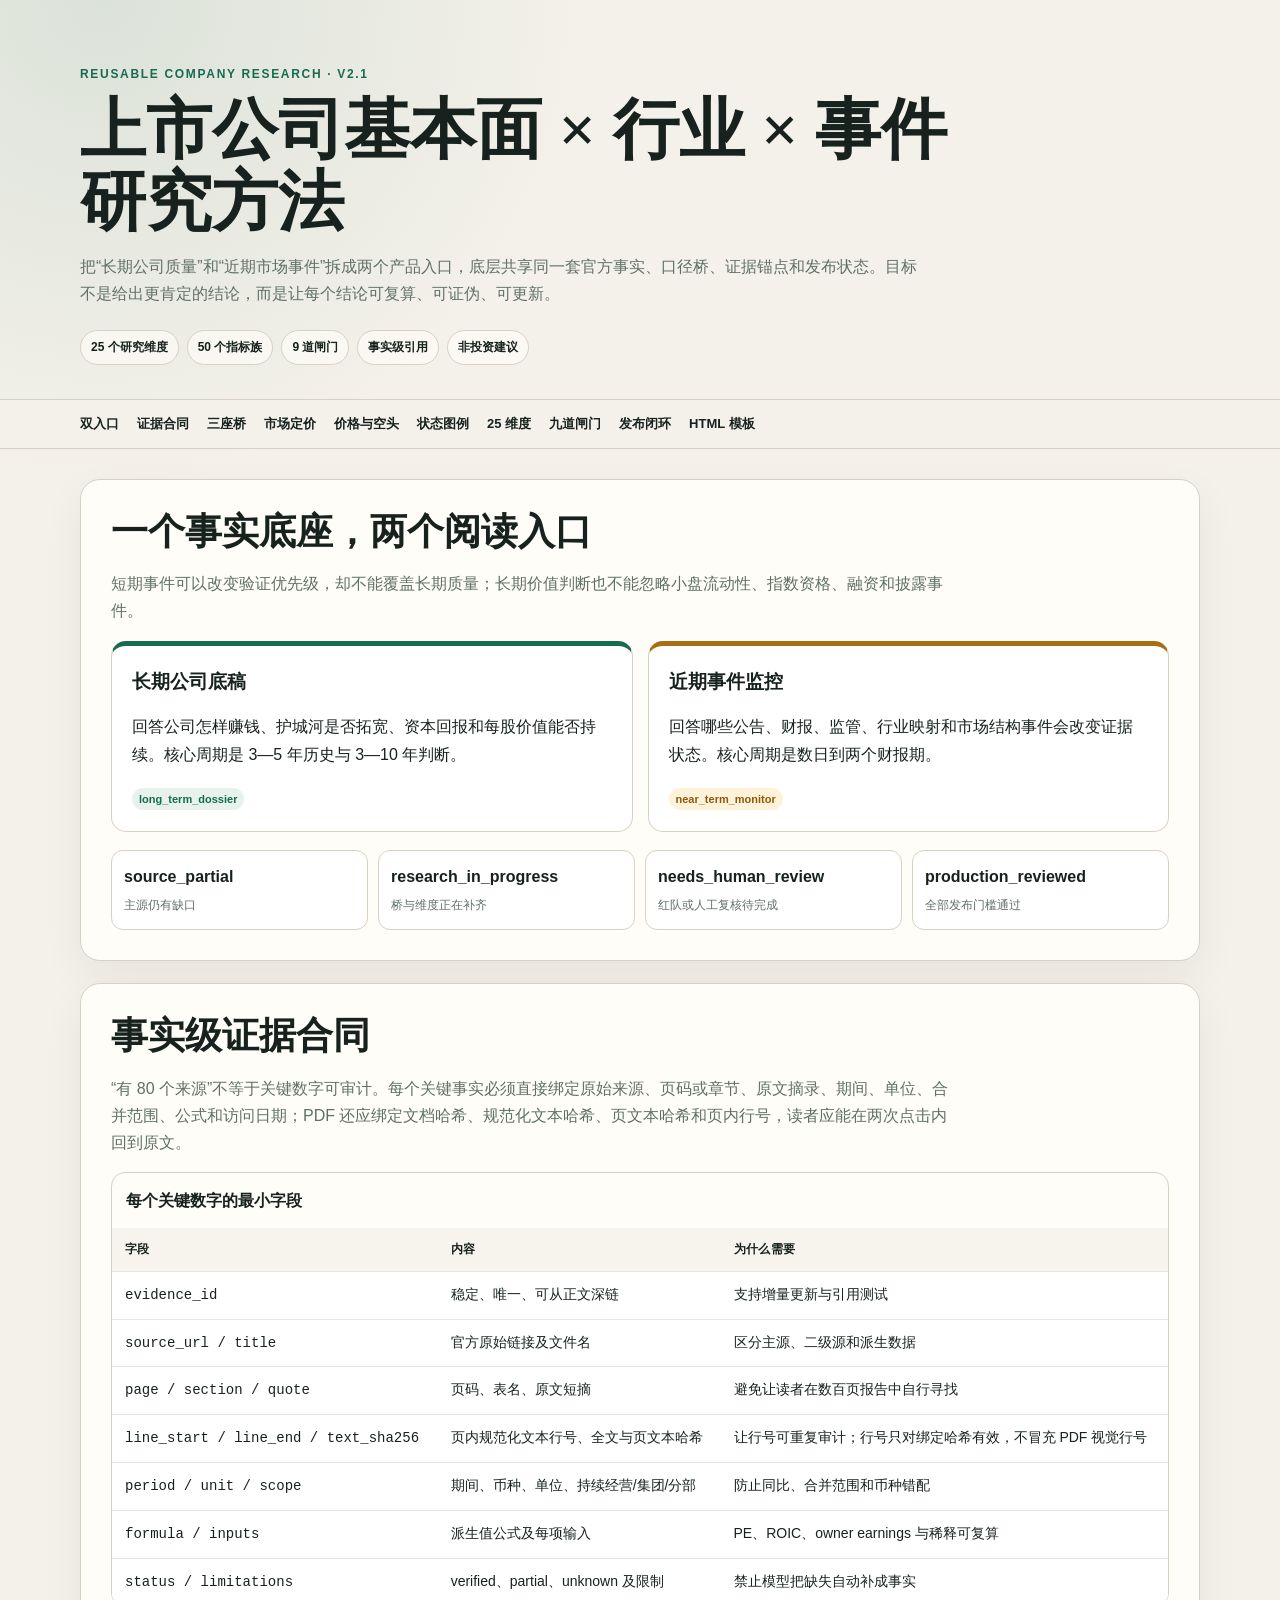
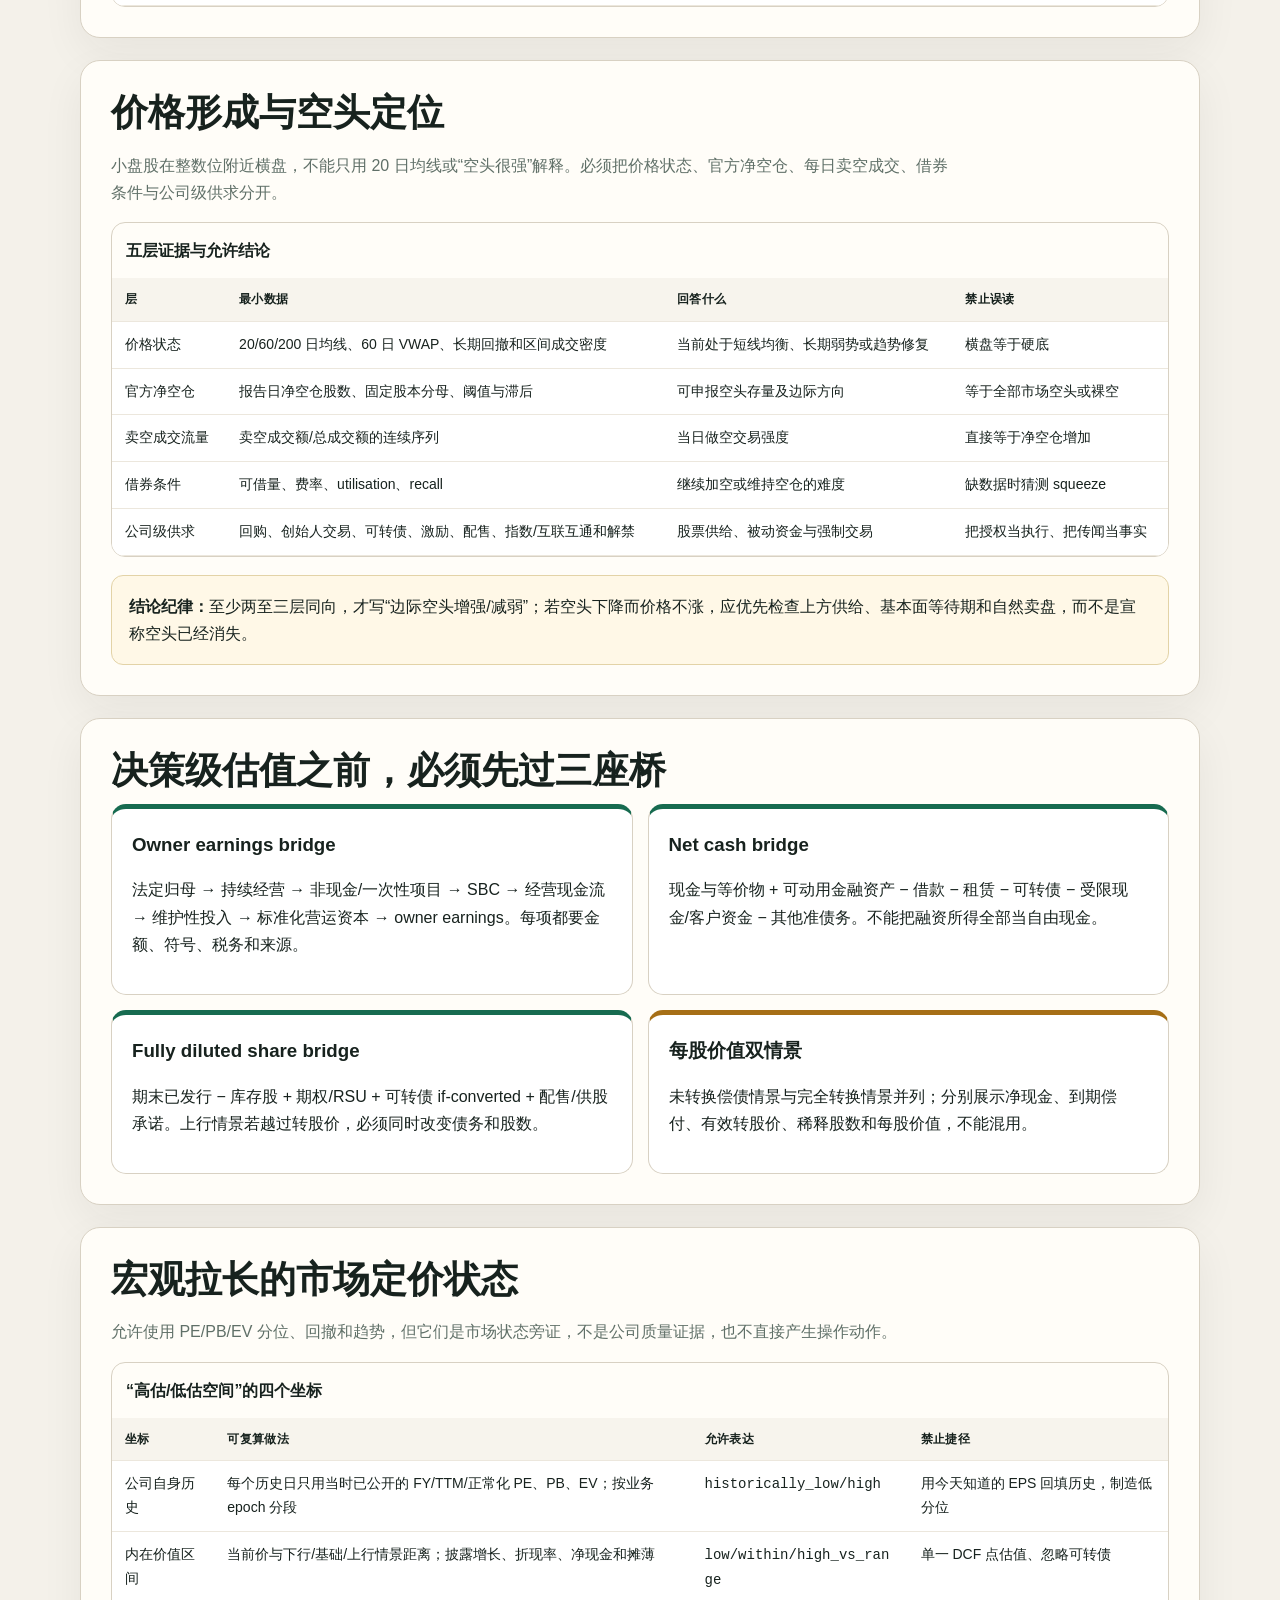
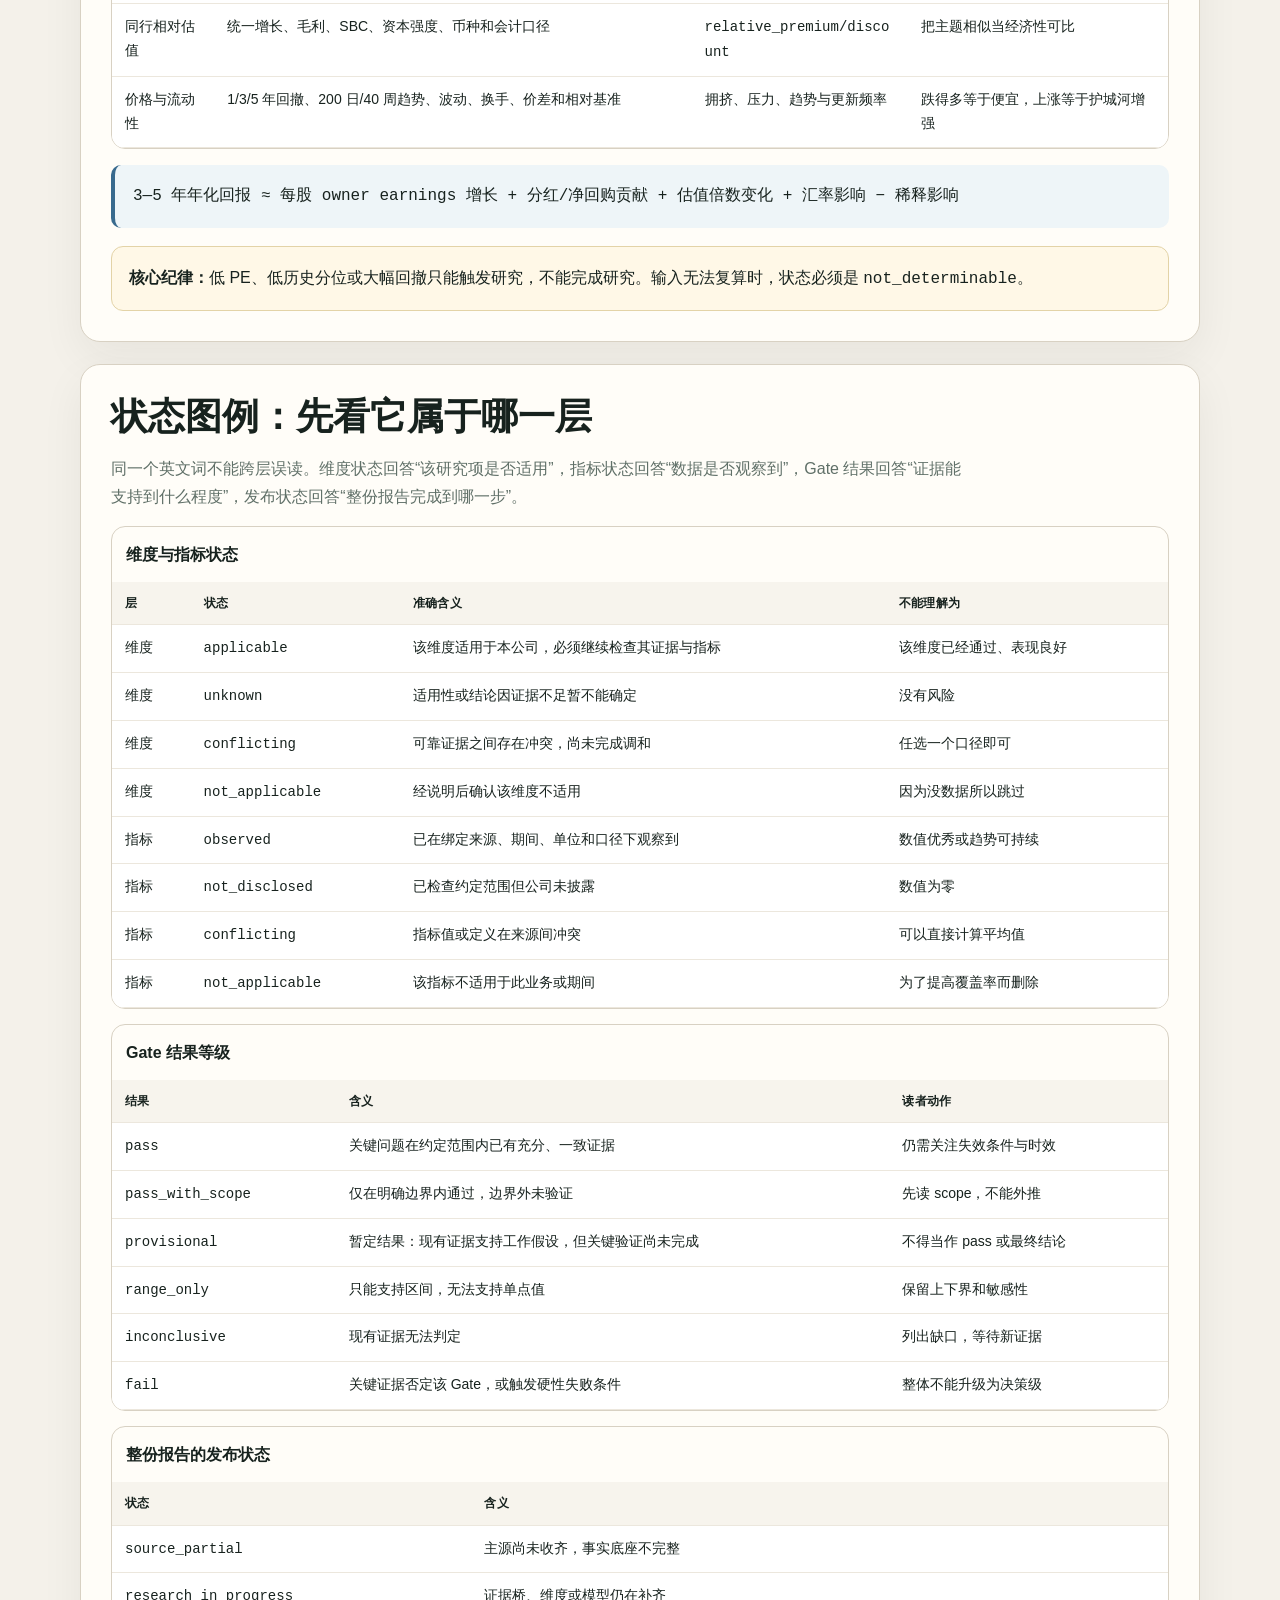
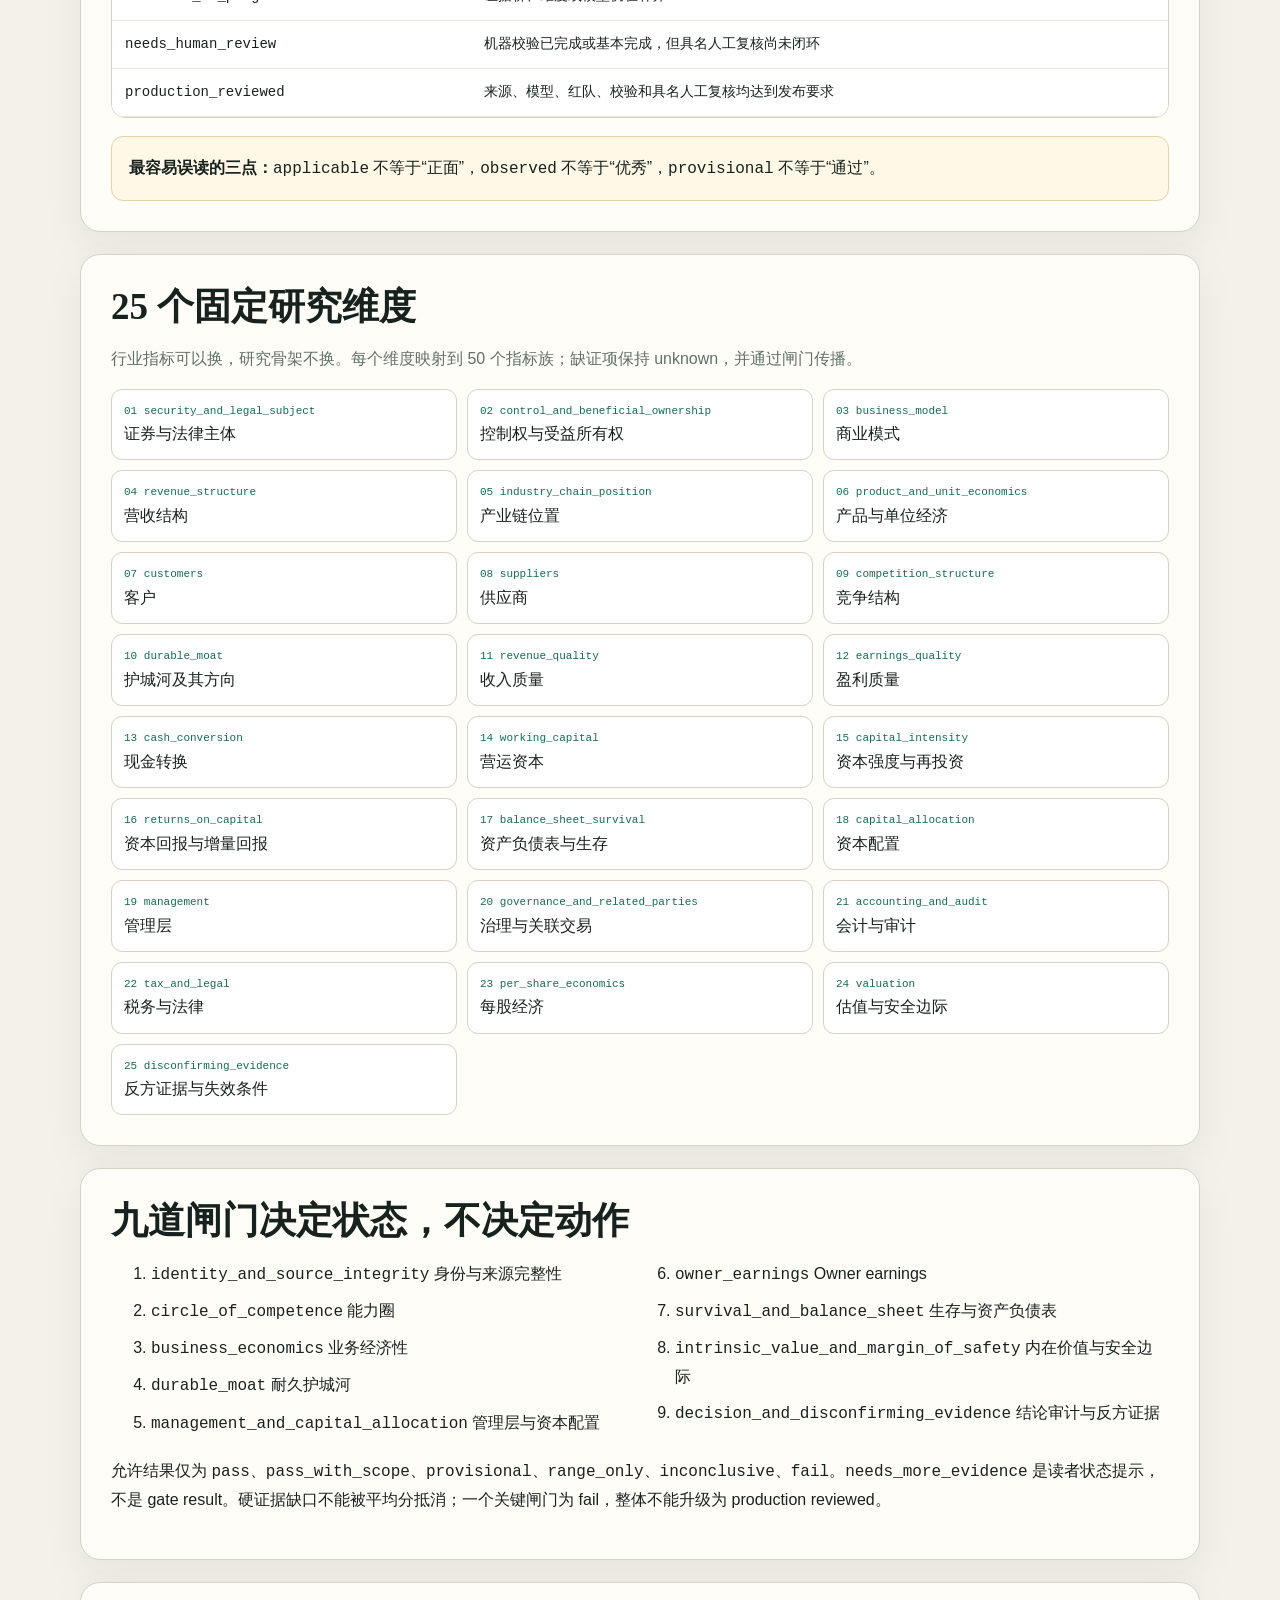
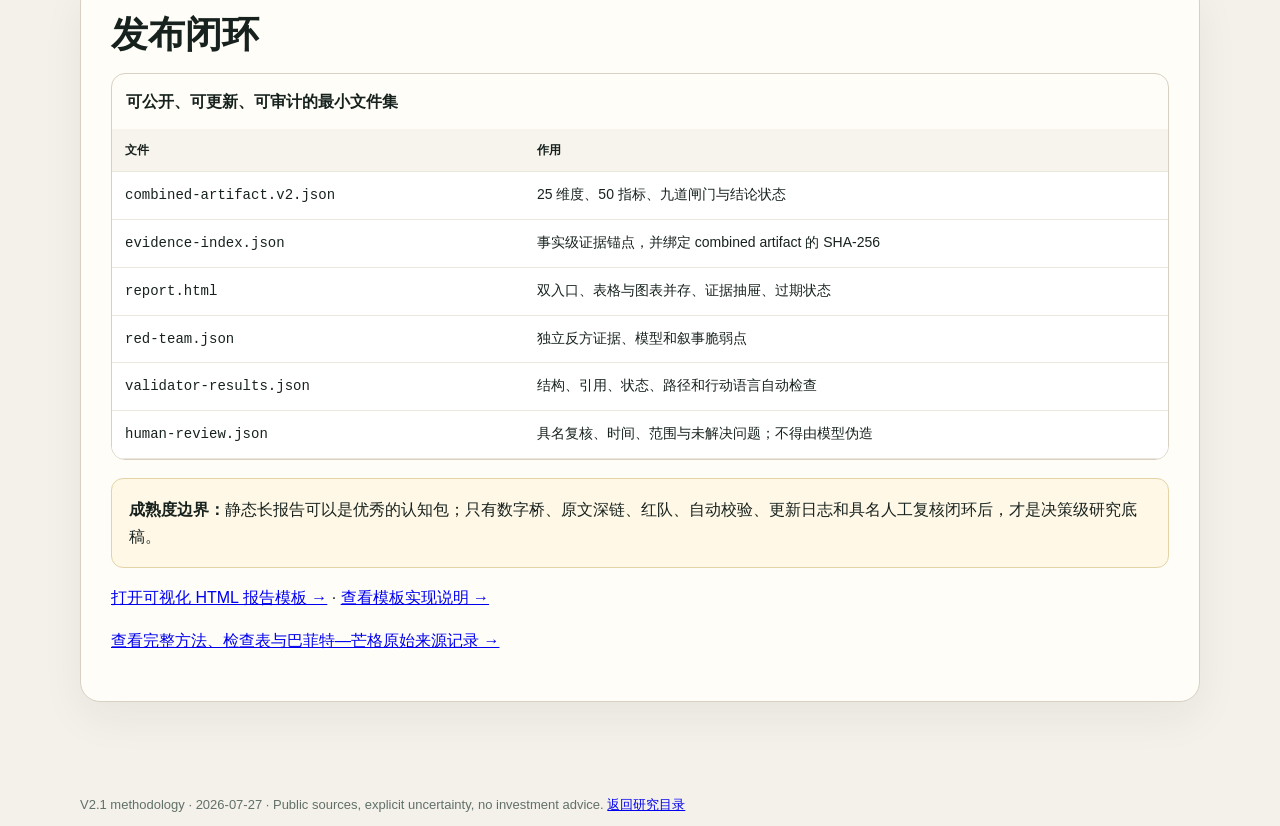
==== docs/listed-company-fundamentals-event-research-methodology.html @ 2fdc3886 "Fix methodology mobile overflow" ====
<!doctype html>
<html lang="zh-CN">
<head>
  <meta charset="utf-8">
  <meta name="viewport" content="width=device-width, initial-scale=1">
  <meta name="color-scheme" content="light">
  <title>上市公司研究方法 V2.1</title>
  <style>
    :root{--ink:#17221e;--muted:#607068;--paper:#f4f1ea;--card:#fffdf8;--line:#d8d1c3;--green:#176b50;--amber:#a66f16;--red:#9a403a;--blue:#386a8e}
    *{box-sizing:border-box}html{scroll-behavior:smooth}body{margin:0;color:var(--ink);background:radial-gradient(circle at 8% 0,rgba(23,107,80,.11),transparent 31rem),var(--paper);font:16px/1.7 -apple-system,BlinkMacSystemFont,"Segoe UI","PingFang SC","Noto Sans CJK SC",sans-serif}
    header,main,footer{width:min(1120px,calc(100% - 36px));margin:auto}header{padding:64px 0 34px}.eyebrow{color:var(--green);font-size:12px;font-weight:800;letter-spacing:.14em;text-transform:uppercase}h1{max-width:880px;margin:10px 0 16px;font:800 clamp(36px,7vw,66px)/1.08 Georgia,"Songti SC",serif}h2{margin:0 0 10px;font:760 clamp(25px,4vw,37px)/1.2 Georgia,"Songti SC",serif}h3{margin:26px 0 8px}.lead,.dek{max-width:850px;color:var(--muted)}.meta{display:flex;flex-wrap:wrap;gap:8px;margin-top:23px}.pill{padding:6px 10px;border:1px solid var(--line);border-radius:999px;background:rgba(255,253,248,.7);font-size:12px;font-weight:740}
    nav{position:sticky;top:0;z-index:10;border-block:1px solid var(--line);background:rgba(244,241,234,.94);backdrop-filter:blur(12px)}nav div{width:min(1120px,calc(100% - 36px));margin:auto;display:flex;gap:18px;overflow:auto}nav a{padding:13px 0;color:var(--ink);font-size:13px;font-weight:760;text-decoration:none;white-space:nowrap}
    main{padding:30px 0 70px}section{margin:0 0 22px;padding:30px;border:1px solid var(--line);border-radius:20px;background:var(--card);box-shadow:0 16px 44px rgba(34,42,37,.06)}.grid{display:grid;grid-template-columns:repeat(2,minmax(0,1fr));gap:15px}.card{padding:20px;border:1px solid var(--line);border-top:5px solid var(--green);border-radius:15px;background:#fff}.card.event{border-top-color:var(--amber)}.card h3{margin:0 0 7px}.status{display:grid;grid-template-columns:repeat(4,1fr);gap:10px;margin-top:18px}.status div{padding:12px;border:1px solid var(--line);border-radius:12px;background:#fff}.status strong{display:block}.status span{color:var(--muted);font-size:12px}
    .table-wrap{overflow:auto;margin-top:15px;border:1px solid var(--line);border-radius:14px}table{width:100%;border-collapse:collapse;min-width:760px;background:#fff}caption{padding:14px;text-align:left;font-weight:800}th,td{padding:11px 13px;border-bottom:1px solid #ece7dd;text-align:left;vertical-align:top}th{background:#f7f4ed;font-size:12px;letter-spacing:.03em}td{font-size:14px}.tag{display:inline-flex;padding:2px 7px;border-radius:999px;background:#e7f2ed;color:var(--green);font-size:11px;font-weight:800}.tag.warn{background:#fff2da;color:#8d5a09}.tag.risk{background:#f9e4e1;color:var(--red)}
    code{overflow-wrap:anywhere;word-break:break-word}.formula{margin:16px 0;padding:18px;border-left:4px solid var(--blue);border-radius:10px;background:#eef5f8;font-family:ui-monospace,SFMono-Regular,Menlo,monospace}.callout{margin-top:18px;padding:17px;border:1px solid #e3d3a7;border-radius:12px;background:#fff8e7}.dim-grid{display:grid;grid-template-columns:repeat(3,minmax(0,1fr));gap:10px;margin-top:15px}.dim{padding:12px;border:1px solid var(--line);border-radius:11px;background:#fff}.dim code{display:block;color:var(--green);font-size:11px}.gate-list{columns:2;column-gap:30px}.gate-list li{break-inside:avoid;margin-bottom:8px}footer{padding:0 0 60px;color:var(--muted);font-size:13px}
    @media(max-width:780px){header{padding-top:40px}.grid,.status,.dim-grid{grid-template-columns:1fr}.gate-list{columns:1}section{padding:22px 17px}}
  </style>
</head>
<body>
  <header>
    <div class="eyebrow">Reusable company research · V2.1</div>
    <h1>上市公司基本面 × 行业 × 事件研究方法</h1>
    <p class="lead">把“长期公司质量”和“近期市场事件”拆成两个产品入口，底层共享同一套官方事实、口径桥、证据锚点和发布状态。目标不是给出更肯定的结论，而是让每个结论可复算、可证伪、可更新。</p>
    <div class="meta"><span class="pill">25 个研究维度</span><span class="pill">50 个指标族</span><span class="pill">9 道闸门</span><span class="pill">事实级引用</span><span class="pill">非投资建议</span></div>
  </header>
  <nav><div><a href="#views">双入口</a><a href="#evidence">证据合同</a><a href="#bridges">三座桥</a><a href="#pricing">市场定价</a><a href="#shorts">价格与空头</a><a href="#status-legend">状态图例</a><a href="#dimensions">25 维度</a><a href="#gates">九道闸门</a><a href="#publication">发布闭环</a><a href="./templates/report-v2-template.html">HTML 模板</a></div></nav>
  <main>
    <section id="views">
      <h2>一个事实底座，两个阅读入口</h2>
      <p class="dek">短期事件可以改变验证优先级，却不能覆盖长期质量；长期价值判断也不能忽略小盘流动性、指数资格、融资和披露事件。</p>
      <div class="grid">
        <article class="card"><h3>长期公司底稿</h3><p>回答公司怎样赚钱、护城河是否拓宽、资本回报和每股价值能否持续。核心周期是 3—5 年历史与 3—10 年判断。</p><span class="tag">long_term_dossier</span></article>
        <article class="card event"><h3>近期事件监控</h3><p>回答哪些公告、财报、监管、行业映射和市场结构事件会改变证据状态。核心周期是数日到两个财报期。</p><span class="tag warn">near_term_monitor</span></article>
      </div>
      <div class="status"><div><strong>source_partial</strong><span>主源仍有缺口</span></div><div><strong>research_in_progress</strong><span>桥与维度正在补齐</span></div><div><strong>needs_human_review</strong><span>红队或人工复核待完成</span></div><div><strong>production_reviewed</strong><span>全部发布门槛通过</span></div></div>
    </section>

    <section id="evidence">
      <h2>事实级证据合同</h2>
      <p class="dek">“有 80 个来源”不等于关键数字可审计。每个关键事实必须直接绑定原始来源、页码或章节、原文摘录、期间、单位、合并范围、公式和访问日期；PDF 还应绑定文档哈希、规范化文本哈希、页文本哈希和页内行号，读者应能在两次点击内回到原文。</p>
      <div class="table-wrap"><table><caption>每个关键数字的最小字段</caption><thead><tr><th>字段</th><th>内容</th><th>为什么需要</th></tr></thead><tbody>
        <tr><td><code>evidence_id</code></td><td>稳定、唯一、可从正文深链</td><td>支持增量更新与引用测试</td></tr>
        <tr><td><code>source_url / title</code></td><td>官方原始链接及文件名</td><td>区分主源、二级源和派生数据</td></tr>
        <tr><td><code>page / section / quote</code></td><td>页码、表名、原文短摘</td><td>避免让读者在数百页报告中自行寻找</td></tr>
        <tr><td><code>line_start / line_end / text_sha256</code></td><td>页内规范化文本行号、全文与页文本哈希</td><td>让行号可重复审计；行号只对绑定哈希有效，不冒充 PDF 视觉行号</td></tr>
        <tr><td><code>period / unit / scope</code></td><td>期间、币种、单位、持续经营/集团/分部</td><td>防止同比、合并范围和币种错配</td></tr>
        <tr><td><code>formula / inputs</code></td><td>派生值公式及每项输入</td><td>PE、ROIC、owner earnings 与稀释可复算</td></tr>
        <tr><td><code>status / limitations</code></td><td>verified、partial、unknown 及限制</td><td>禁止模型把缺失自动补成事实</td></tr>
      </tbody></table></div>
    </section>

    <section id="shorts">
      <h2>价格形成与空头定位</h2>
      <p class="dek">小盘股在整数位附近横盘，不能只用 20 日均线或“空头很强”解释。必须把价格状态、官方净空仓、每日卖空成交、借券条件与公司级供求分开。</p>
      <div class="table-wrap"><table><caption>五层证据与允许结论</caption><thead><tr><th>层</th><th>最小数据</th><th>回答什么</th><th>禁止误读</th></tr></thead><tbody>
        <tr><td>价格状态</td><td>20/60/200 日均线、60 日 VWAP、长期回撤和区间成交密度</td><td>当前处于短线均衡、长期弱势或趋势修复</td><td>横盘等于硬底</td></tr>
        <tr><td>官方净空仓</td><td>报告日净空仓股数、固定股本分母、阈值与滞后</td><td>可申报空头存量及边际方向</td><td>等于全部市场空头或裸空</td></tr>
        <tr><td>卖空成交流量</td><td>卖空成交额/总成交额的连续序列</td><td>当日做空交易强度</td><td>直接等于净空仓增加</td></tr>
        <tr><td>借券条件</td><td>可借量、费率、utilisation、recall</td><td>继续加空或维持空仓的难度</td><td>缺数据时猜测 squeeze</td></tr>
        <tr><td>公司级供求</td><td>回购、创始人交易、可转债、激励、配售、指数/互联互通和解禁</td><td>股票供给、被动资金与强制交易</td><td>把授权当执行、把传闻当事实</td></tr>
      </tbody></table></div>
      <div class="callout"><strong>结论纪律：</strong>至少两至三层同向，才写“边际空头增强/减弱”；若空头下降而价格不涨，应优先检查上方供给、基本面等待期和自然卖盘，而不是宣称空头已经消失。</div>
    </section>

    <section id="bridges">
      <h2>决策级估值之前，必须先过三座桥</h2>
      <div class="grid">
        <article class="card"><h3>Owner earnings bridge</h3><p>法定归母 → 持续经营 → 非现金/一次性项目 → SBC → 经营现金流 → 维护性投入 → 标准化营运资本 → owner earnings。每项都要金额、符号、税务和来源。</p></article>
        <article class="card"><h3>Net cash bridge</h3><p>现金与等价物 + 可动用金融资产 − 借款 − 租赁 − 可转债 − 受限现金/客户资金 − 其他准债务。不能把融资所得全部当自由现金。</p></article>
        <article class="card"><h3>Fully diluted share bridge</h3><p>期末已发行 − 库存股 + 期权/RSU + 可转债 if-converted + 配售/供股承诺。上行情景若越过转股价，必须同时改变债务和股数。</p></article>
        <article class="card event"><h3>每股价值双情景</h3><p>未转换偿债情景与完全转换情景并列；分别展示净现金、到期偿付、有效转股价、稀释股数和每股价值，不能混用。</p></article>
      </div>
    </section>

    <section id="pricing">
      <h2>宏观拉长的市场定价状态</h2>
      <p class="dek">允许使用 PE/PB/EV 分位、回撤和趋势，但它们是市场状态旁证，不是公司质量证据，也不直接产生操作动作。</p>
      <div class="table-wrap"><table><caption>“高估/低估空间”的四个坐标</caption><thead><tr><th>坐标</th><th>可复算做法</th><th>允许表达</th><th>禁止捷径</th></tr></thead><tbody>
        <tr><td>公司自身历史</td><td>每个历史日只用当时已公开的 FY/TTM/正常化 PE、PB、EV；按业务 epoch 分段</td><td><code>historically_low/high</code></td><td>用今天知道的 EPS 回填历史，制造低分位</td></tr>
        <tr><td>内在价值区间</td><td>当前价与下行/基础/上行情景距离；披露增长、折现率、净现金和摊薄</td><td><code>low/within/high_vs_range</code></td><td>单一 DCF 点估值、忽略可转债</td></tr>
        <tr><td>同行相对估值</td><td>统一增长、毛利、SBC、资本强度、币种和会计口径</td><td><code>relative_premium/discount</code></td><td>把主题相似当经济性可比</td></tr>
        <tr><td>价格与流动性</td><td>1/3/5 年回撤、200 日/40 周趋势、波动、换手、价差和相对基准</td><td>拥挤、压力、趋势与更新频率</td><td>跌得多等于便宜，上涨等于护城河增强</td></tr>
      </tbody></table></div>
      <div class="formula">3—5 年年化回报 ≈ 每股 owner earnings 增长 + 分红/净回购贡献 + 估值倍数变化 + 汇率影响 − 稀释影响</div>
      <div class="callout"><strong>核心纪律：</strong>低 PE、低历史分位或大幅回撤只能触发研究，不能完成研究。输入无法复算时，状态必须是 <code>not_determinable</code>。</div>
    </section>

    <section id="status-legend">
      <h2>状态图例：先看它属于哪一层</h2>
      <p class="dek">同一个英文词不能跨层误读。维度状态回答“该研究项是否适用”，指标状态回答“数据是否观察到”，Gate 结果回答“证据能支持到什么程度”，发布状态回答“整份报告完成到哪一步”。</p>
      <div class="table-wrap"><table><caption>维度与指标状态</caption><thead><tr><th>层</th><th>状态</th><th>准确含义</th><th>不能理解为</th></tr></thead><tbody>
        <tr><td>维度</td><td><code>applicable</code></td><td>该维度适用于本公司，必须继续检查其证据与指标</td><td>该维度已经通过、表现良好</td></tr>
        <tr><td>维度</td><td><code>unknown</code></td><td>适用性或结论因证据不足暂不能确定</td><td>没有风险</td></tr>
        <tr><td>维度</td><td><code>conflicting</code></td><td>可靠证据之间存在冲突，尚未完成调和</td><td>任选一个口径即可</td></tr>
        <tr><td>维度</td><td><code>not_applicable</code></td><td>经说明后确认该维度不适用</td><td>因为没数据所以跳过</td></tr>
        <tr><td>指标</td><td><code>observed</code></td><td>已在绑定来源、期间、单位和口径下观察到</td><td>数值优秀或趋势可持续</td></tr>
        <tr><td>指标</td><td><code>not_disclosed</code></td><td>已检查约定范围但公司未披露</td><td>数值为零</td></tr>
        <tr><td>指标</td><td><code>conflicting</code></td><td>指标值或定义在来源间冲突</td><td>可以直接计算平均值</td></tr>
        <tr><td>指标</td><td><code>not_applicable</code></td><td>该指标不适用于此业务或期间</td><td>为了提高覆盖率而删除</td></tr>
      </tbody></table></div>
      <div class="table-wrap"><table><caption>Gate 结果等级</caption><thead><tr><th>结果</th><th>含义</th><th>读者动作</th></tr></thead><tbody>
        <tr><td><code>pass</code></td><td>关键问题在约定范围内已有充分、一致证据</td><td>仍需关注失效条件与时效</td></tr>
        <tr><td><code>pass_with_scope</code></td><td>仅在明确边界内通过，边界外未验证</td><td>先读 scope，不能外推</td></tr>
        <tr><td><code>provisional</code></td><td>暂定结果：现有证据支持工作假设，但关键验证尚未完成</td><td>不得当作 pass 或最终结论</td></tr>
        <tr><td><code>range_only</code></td><td>只能支持区间，无法支持单点值</td><td>保留上下界和敏感性</td></tr>
        <tr><td><code>inconclusive</code></td><td>现有证据无法判定</td><td>列出缺口，等待新证据</td></tr>
        <tr><td><code>fail</code></td><td>关键证据否定该 Gate，或触发硬性失败条件</td><td>整体不能升级为决策级</td></tr>
      </tbody></table></div>
      <div class="table-wrap"><table><caption>整份报告的发布状态</caption><thead><tr><th>状态</th><th>含义</th></tr></thead><tbody>
        <tr><td><code>source_partial</code></td><td>主源尚未收齐，事实底座不完整</td></tr>
        <tr><td><code>research_in_progress</code></td><td>证据桥、维度或模型仍在补齐</td></tr>
        <tr><td><code>needs_human_review</code></td><td>机器校验已完成或基本完成，但具名人工复核尚未闭环</td></tr>
        <tr><td><code>production_reviewed</code></td><td>来源、模型、红队、校验和具名人工复核均达到发布要求</td></tr>
      </tbody></table></div>
      <div class="callout"><strong>最容易误读的三点：</strong><code>applicable</code> 不等于“正面”，<code>observed</code> 不等于“优秀”，<code>provisional</code> 不等于“通过”。</div>
    </section>

    <section id="dimensions">
      <h2>25 个固定研究维度</h2>
      <p class="dek">行业指标可以换，研究骨架不换。每个维度映射到 50 个指标族；缺证项保持 unknown，并通过闸门传播。</p>
      <div class="dim-grid">
        <div class="dim"><code>01 security_and_legal_subject</code>证券与法律主体</div><div class="dim"><code>02 control_and_beneficial_ownership</code>控制权与受益所有权</div><div class="dim"><code>03 business_model</code>商业模式</div>
        <div class="dim"><code>04 revenue_structure</code>营收结构</div><div class="dim"><code>05 industry_chain_position</code>产业链位置</div><div class="dim"><code>06 product_and_unit_economics</code>产品与单位经济</div>
        <div class="dim"><code>07 customers</code>客户</div><div class="dim"><code>08 suppliers</code>供应商</div><div class="dim"><code>09 competition_structure</code>竞争结构</div>
        <div class="dim"><code>10 durable_moat</code>护城河及其方向</div><div class="dim"><code>11 revenue_quality</code>收入质量</div><div class="dim"><code>12 earnings_quality</code>盈利质量</div>
        <div class="dim"><code>13 cash_conversion</code>现金转换</div><div class="dim"><code>14 working_capital</code>营运资本</div><div class="dim"><code>15 capital_intensity</code>资本强度与再投资</div>
        <div class="dim"><code>16 returns_on_capital</code>资本回报与增量回报</div><div class="dim"><code>17 balance_sheet_survival</code>资产负债表与生存</div><div class="dim"><code>18 capital_allocation</code>资本配置</div>
        <div class="dim"><code>19 management</code>管理层</div><div class="dim"><code>20 governance_and_related_parties</code>治理与关联交易</div><div class="dim"><code>21 accounting_and_audit</code>会计与审计</div>
        <div class="dim"><code>22 tax_and_legal</code>税务与法律</div><div class="dim"><code>23 per_share_economics</code>每股经济</div><div class="dim"><code>24 valuation</code>估值与安全边际</div>
        <div class="dim"><code>25 disconfirming_evidence</code>反方证据与失效条件</div>
      </div>
    </section>

    <section id="gates">
      <h2>九道闸门决定状态，不决定动作</h2>
      <ol class="gate-list">
        <li><code>identity_and_source_integrity</code> 身份与来源完整性</li><li><code>circle_of_competence</code> 能力圈</li><li><code>business_economics</code> 业务经济性</li><li><code>durable_moat</code> 耐久护城河</li><li><code>management_and_capital_allocation</code> 管理层与资本配置</li><li><code>owner_earnings</code> Owner earnings</li><li><code>survival_and_balance_sheet</code> 生存与资产负债表</li><li><code>intrinsic_value_and_margin_of_safety</code> 内在价值与安全边际</li><li><code>decision_and_disconfirming_evidence</code> 结论审计与反方证据</li>
      </ol>
      <p>允许结果仅为 <code>pass</code>、<code>pass_with_scope</code>、<code>provisional</code>、<code>range_only</code>、<code>inconclusive</code>、<code>fail</code>。<code>needs_more_evidence</code> 是读者状态提示，不是 gate result。硬证据缺口不能被平均分抵消；一个关键闸门为 fail，整体不能升级为 production reviewed。</p>
    </section>

    <section id="publication">
      <h2>发布闭环</h2>
      <div class="table-wrap"><table><caption>可公开、可更新、可审计的最小文件集</caption><thead><tr><th>文件</th><th>作用</th></tr></thead><tbody>
        <tr><td><code>combined-artifact.v2.json</code></td><td>25 维度、50 指标、九道闸门与结论状态</td></tr>
        <tr><td><code>evidence-index.json</code></td><td>事实级证据锚点，并绑定 combined artifact 的 SHA-256</td></tr>
        <tr><td><code>report.html</code></td><td>双入口、表格与图表并存、证据抽屉、过期状态</td></tr>
        <tr><td><code>red-team.json</code></td><td>独立反方证据、模型和叙事脆弱点</td></tr>
        <tr><td><code>validator-results.json</code></td><td>结构、引用、状态、路径和行动语言自动检查</td></tr>
        <tr><td><code>human-review.json</code></td><td>具名复核、时间、范围与未解决问题；不得由模型伪造</td></tr>
      </tbody></table></div>
      <div class="callout"><strong>成熟度边界：</strong>静态长报告可以是优秀的认知包；只有数字桥、原文深链、红队、自动校验、更新日志和具名人工复核闭环后，才是决策级研究底稿。</div>
      <p><a href="./templates/report-v2-template.html">打开可视化 HTML 报告模板 →</a> · <a href="./templates/README.md">查看模板实现说明 →</a></p>
      <p><a href="./listed-company-fundamentals-event-research-methodology.md">查看完整方法、检查表与巴菲特—芒格原始来源记录 →</a></p>
    </section>
  </main>
  <footer>V2.1 methodology · 2026-07-27 · Public sources, explicit uncertainty, no investment advice. <a href="./index.html">返回研究目录</a></footer>
</body>
</html>
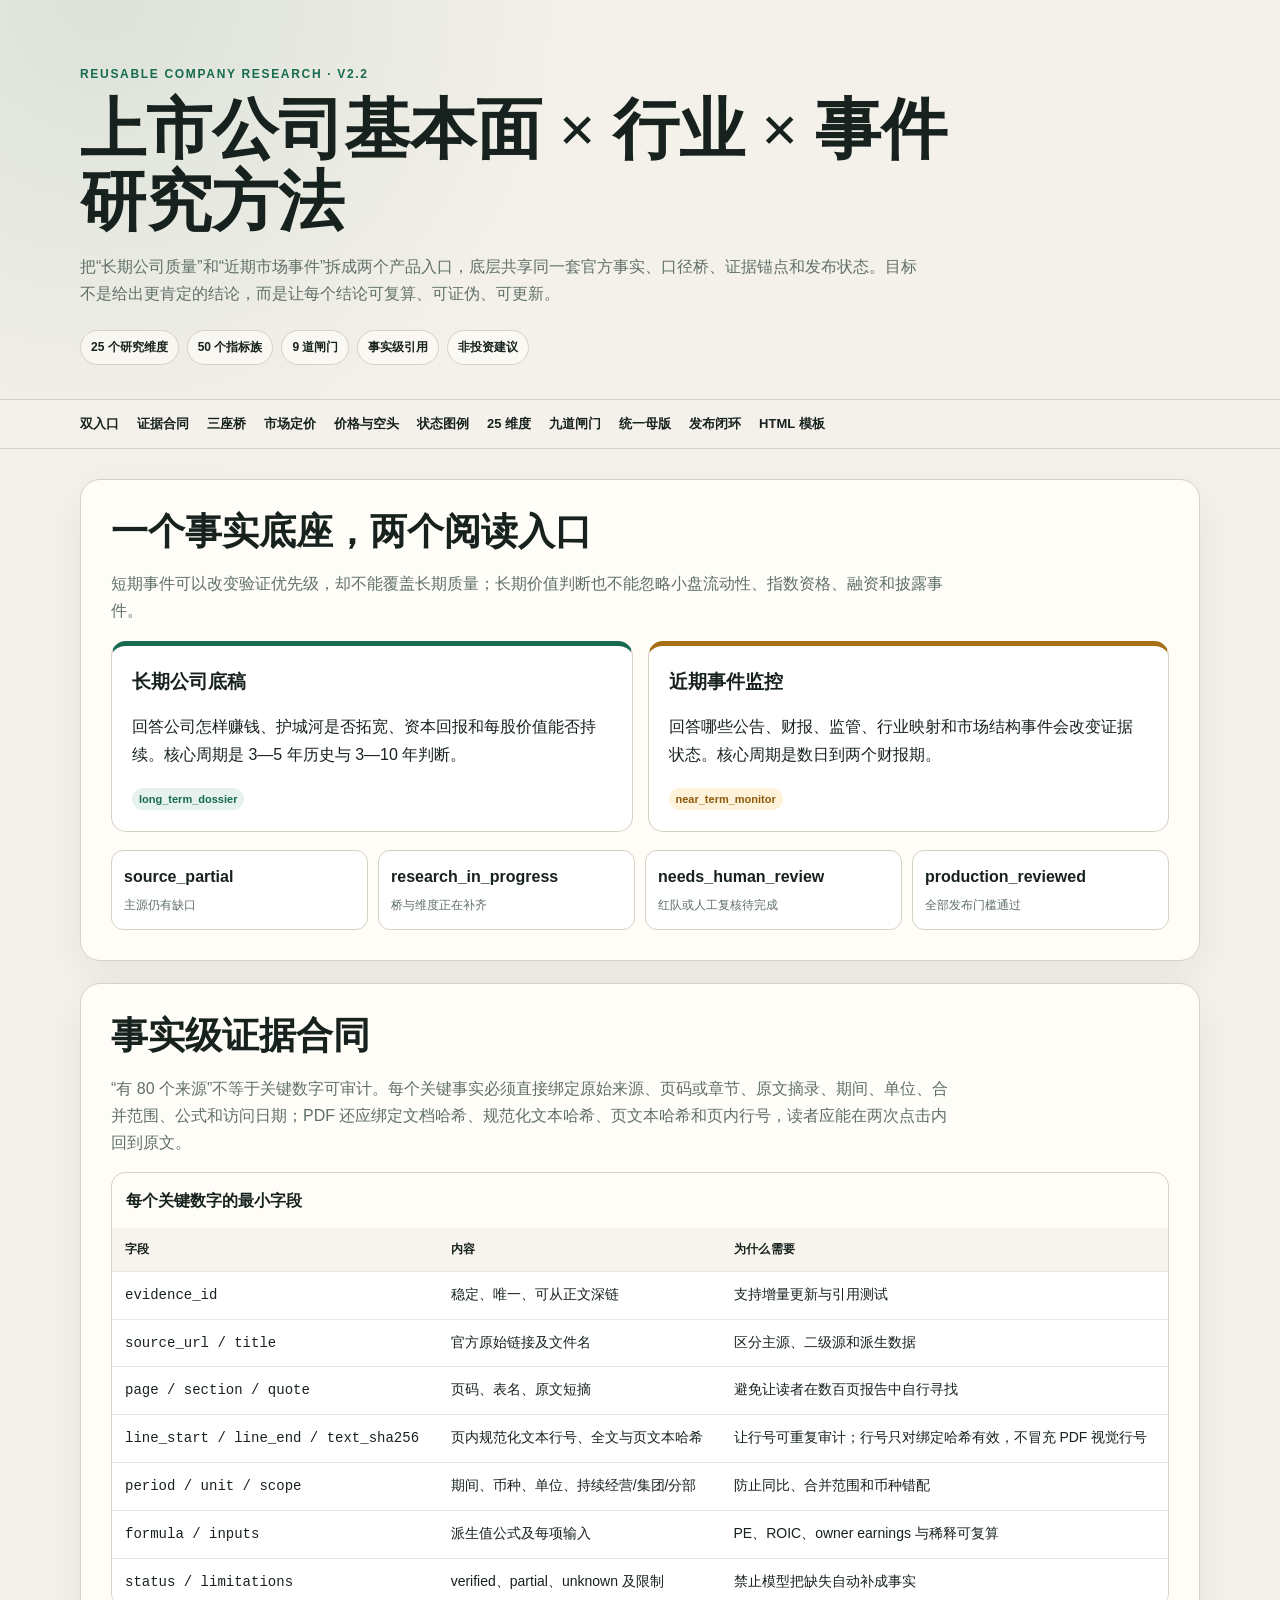
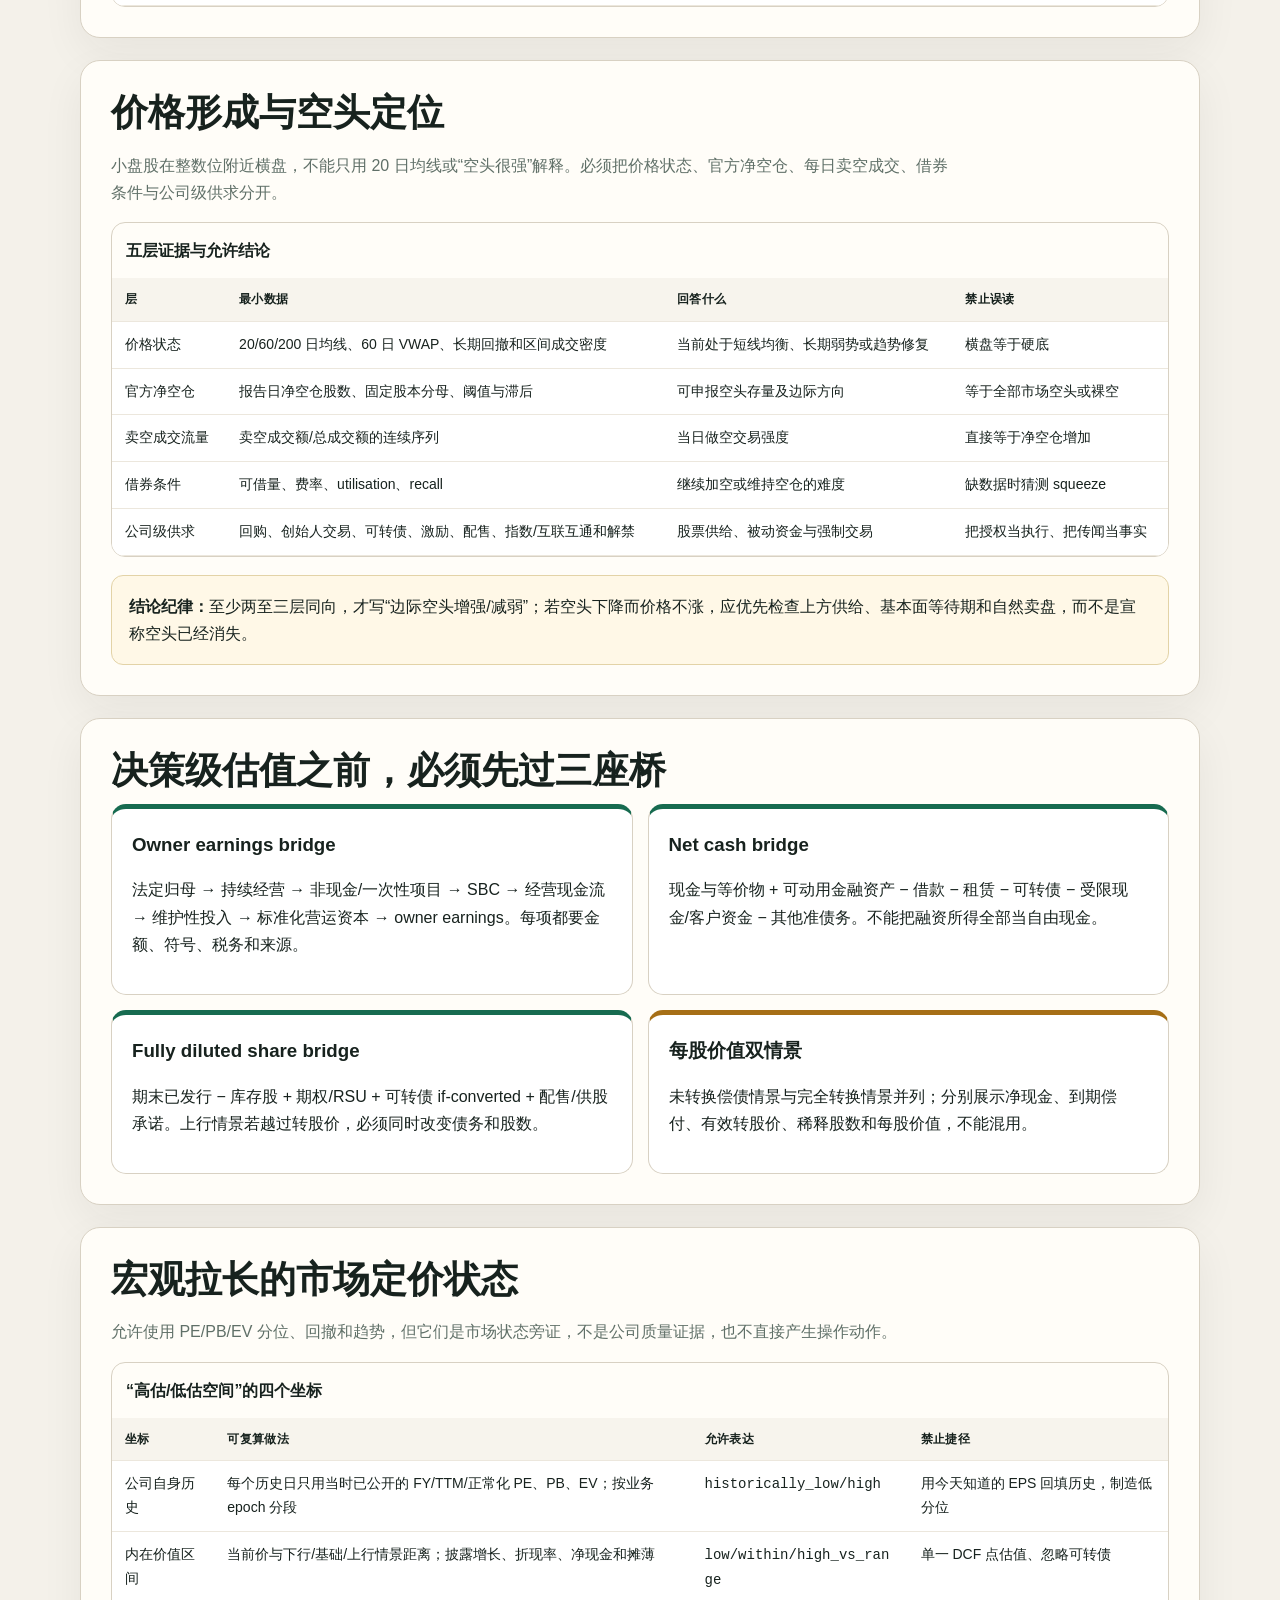
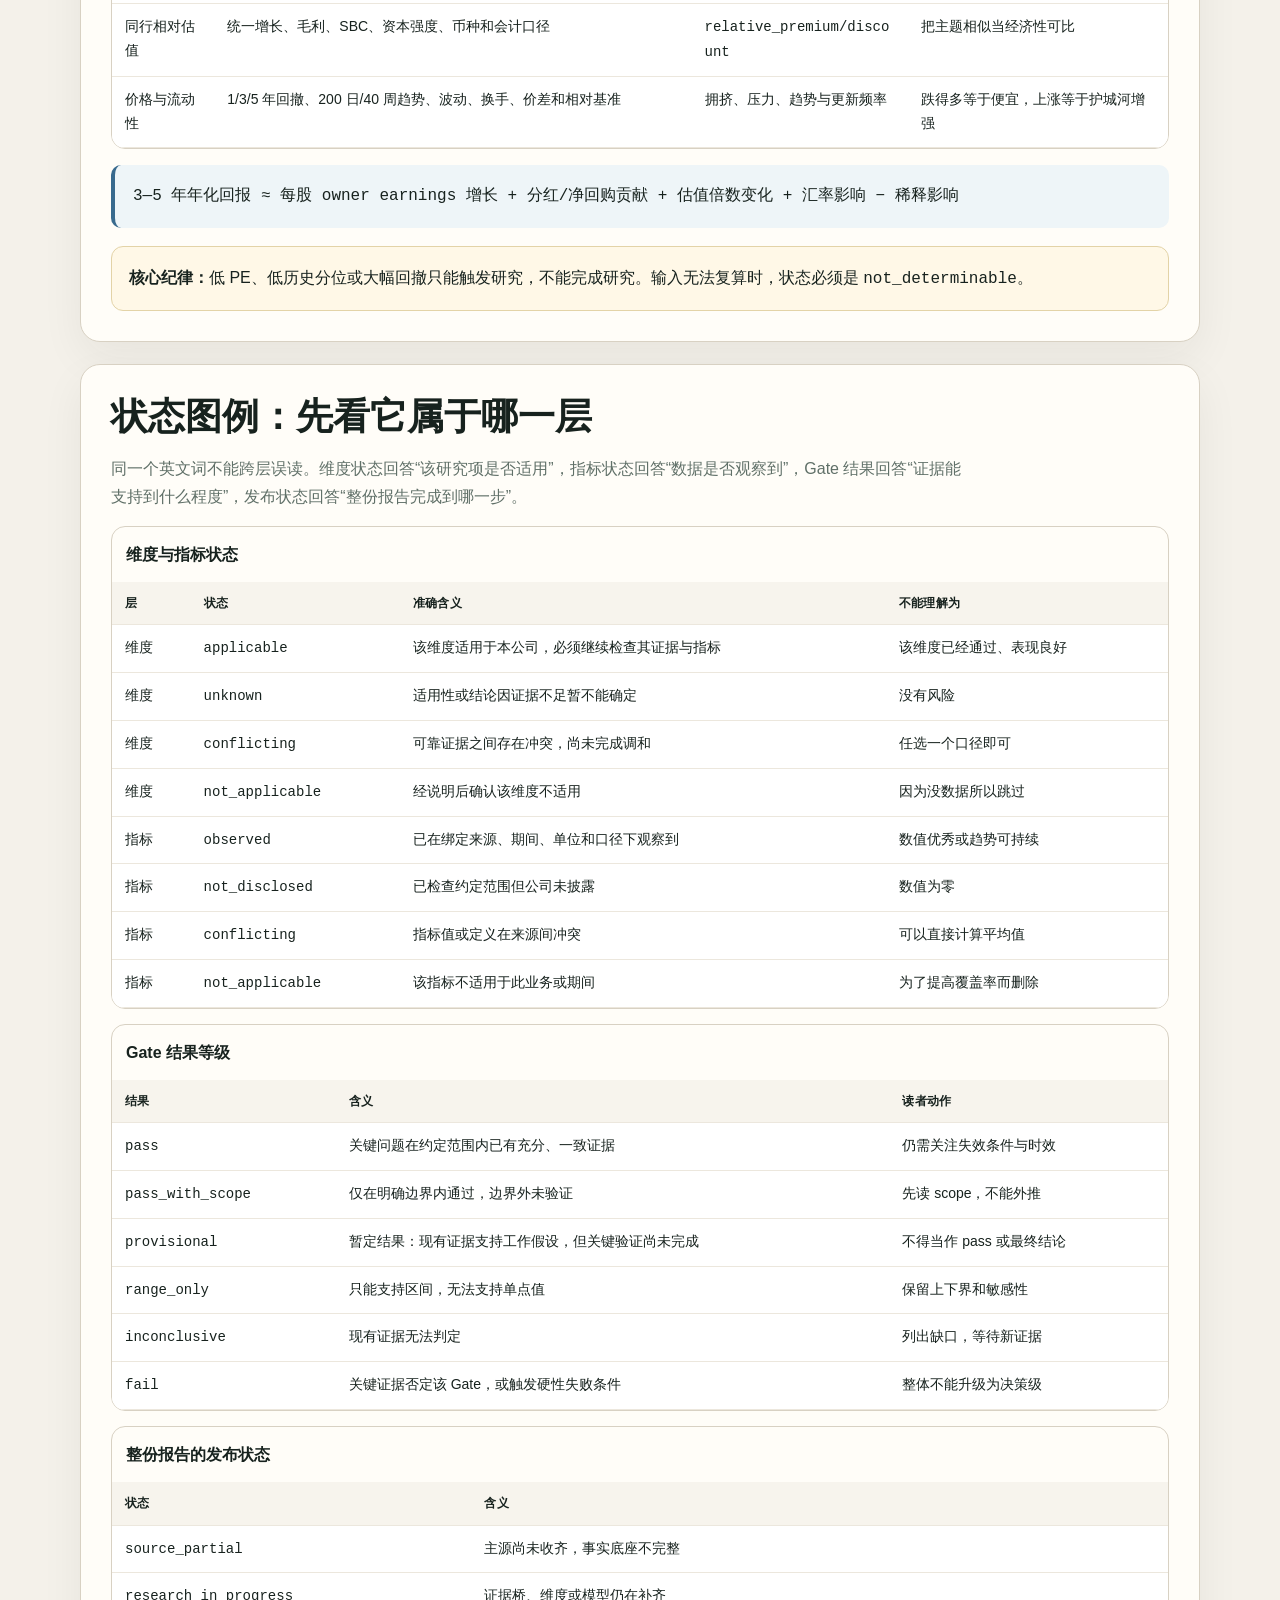
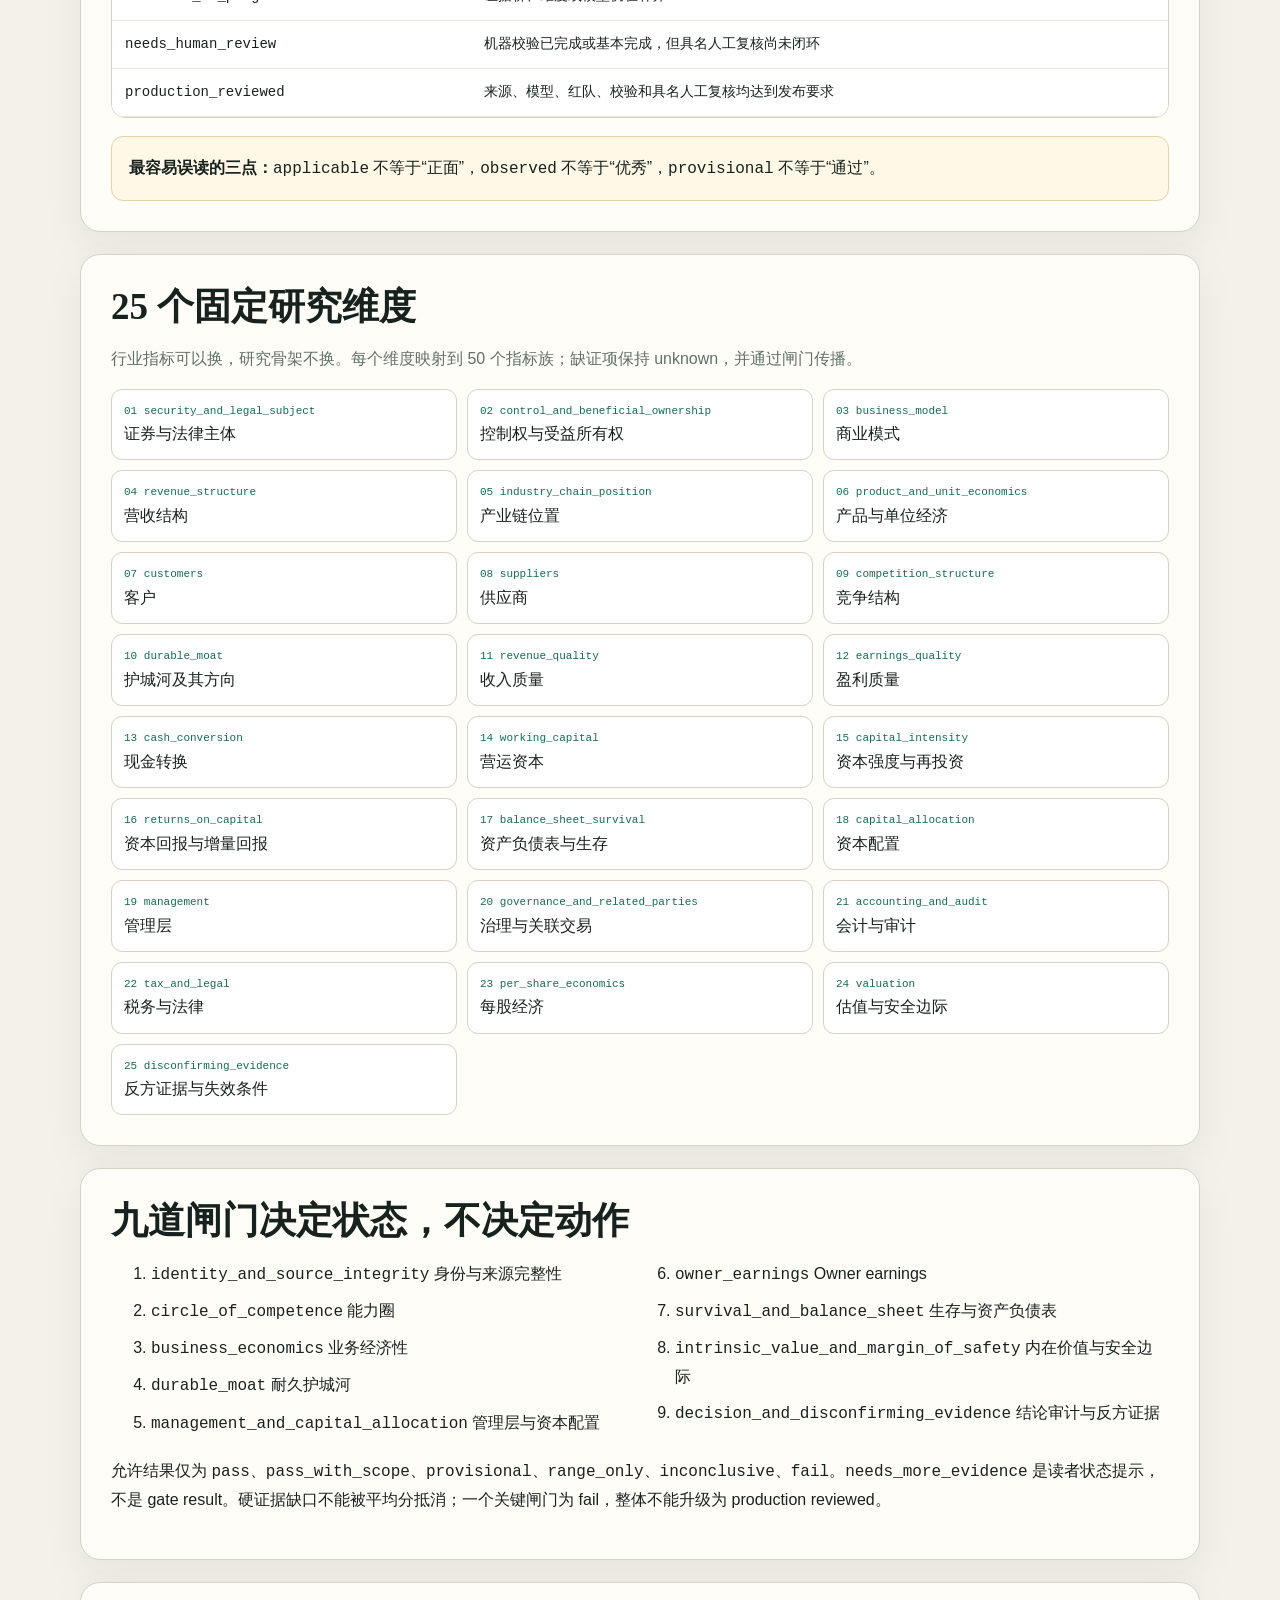
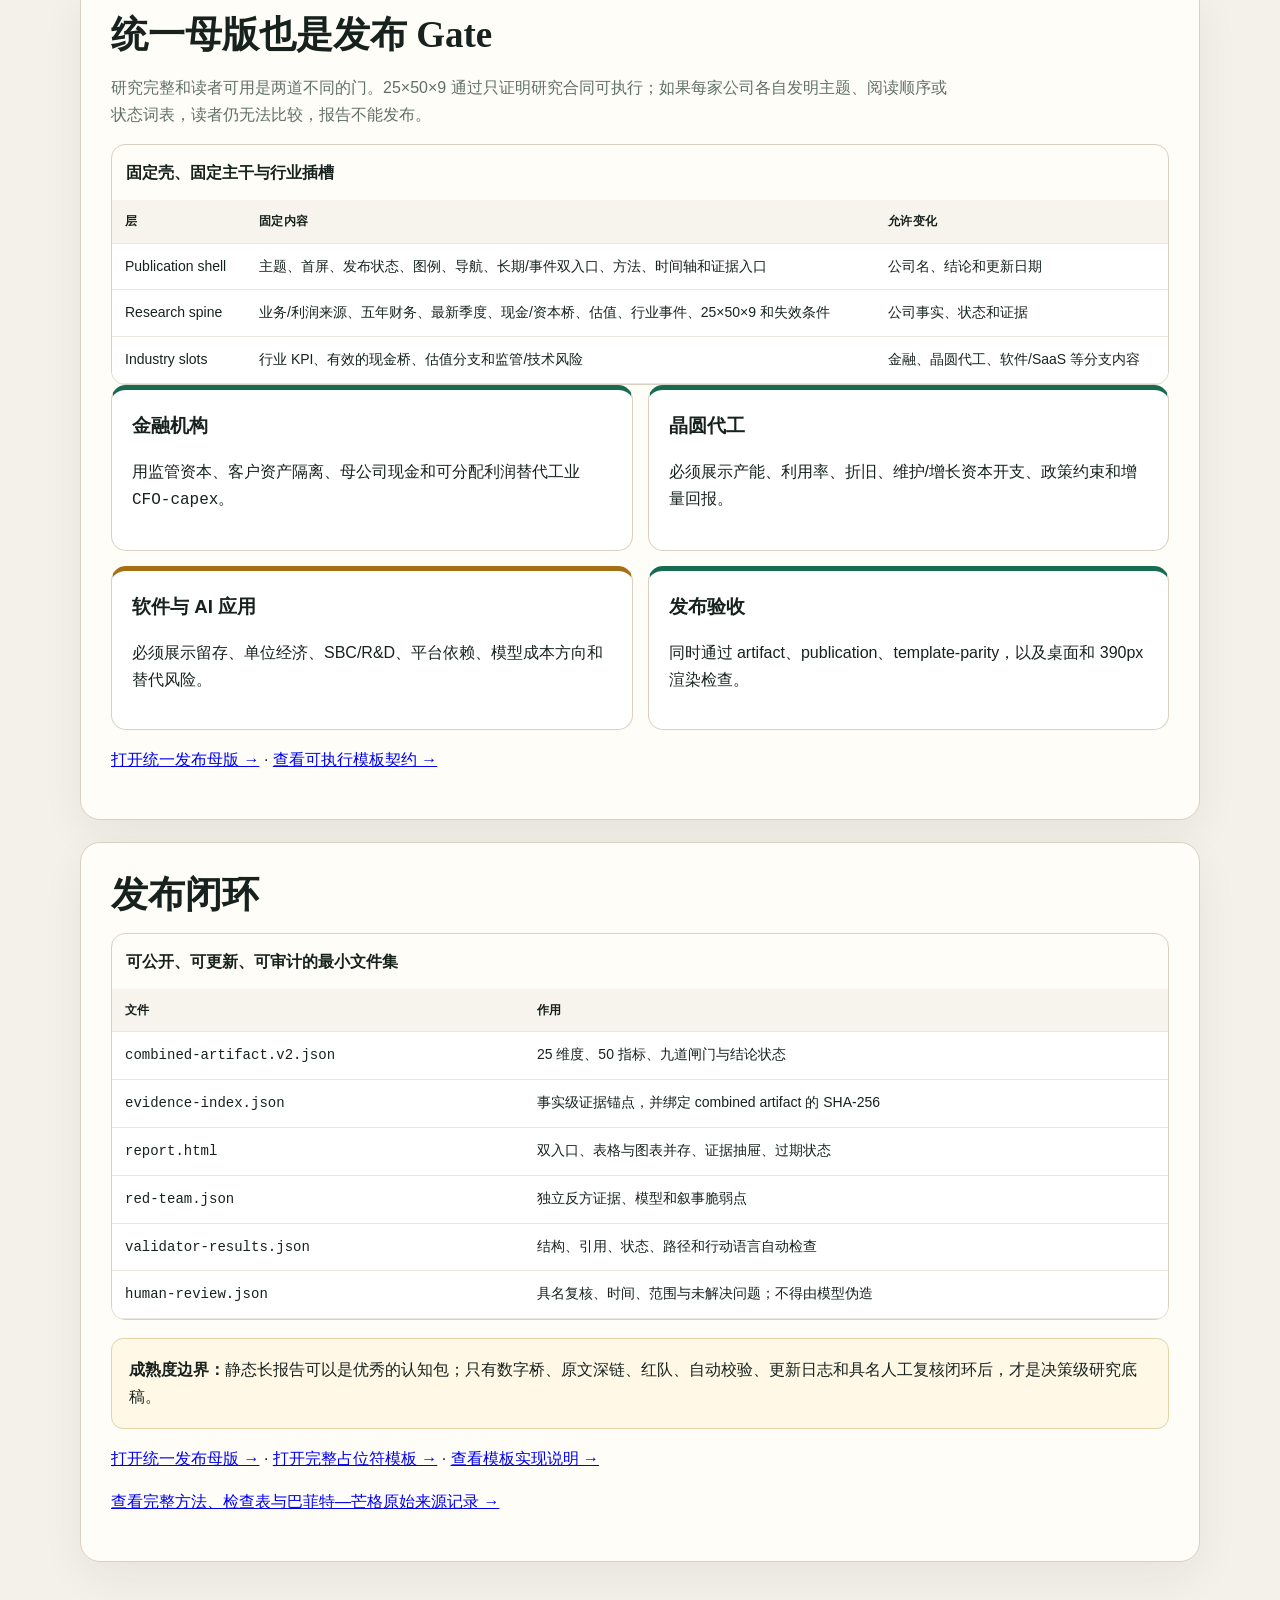
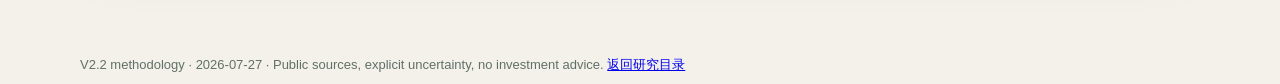
==== commit 2e5b8f00: "docs: unify public company report template" ====
--- a/docs/listed-company-fundamentals-event-research-methodology.html
+++ b/docs/listed-company-fundamentals-event-research-methodology.html
@@ -4,7 +4,7 @@
   <meta charset="utf-8">
   <meta name="viewport" content="width=device-width, initial-scale=1">
   <meta name="color-scheme" content="light">
-  <title>上市公司研究方法 V2.1</title>
+  <title>上市公司研究方法 V2.2</title>
   <style>
     :root{--ink:#17221e;--muted:#607068;--paper:#f4f1ea;--card:#fffdf8;--line:#d8d1c3;--green:#176b50;--amber:#a66f16;--red:#9a403a;--blue:#386a8e}
     *{box-sizing:border-box}html{scroll-behavior:smooth}body{margin:0;color:var(--ink);background:radial-gradient(circle at 8% 0,rgba(23,107,80,.11),transparent 31rem),var(--paper);font:16px/1.7 -apple-system,BlinkMacSystemFont,"Segoe UI","PingFang SC","Noto Sans CJK SC",sans-serif}
@@ -18,12 +18,12 @@
 </head>
 <body>
   <header>
-    <div class="eyebrow">Reusable company research · V2.1</div>
+    <div class="eyebrow">Reusable company research · V2.2</div>
     <h1>上市公司基本面 × 行业 × 事件研究方法</h1>
     <p class="lead">把“长期公司质量”和“近期市场事件”拆成两个产品入口，底层共享同一套官方事实、口径桥、证据锚点和发布状态。目标不是给出更肯定的结论，而是让每个结论可复算、可证伪、可更新。</p>
     <div class="meta"><span class="pill">25 个研究维度</span><span class="pill">50 个指标族</span><span class="pill">9 道闸门</span><span class="pill">事实级引用</span><span class="pill">非投资建议</span></div>
   </header>
-  <nav><div><a href="#views">双入口</a><a href="#evidence">证据合同</a><a href="#bridges">三座桥</a><a href="#pricing">市场定价</a><a href="#shorts">价格与空头</a><a href="#status-legend">状态图例</a><a href="#dimensions">25 维度</a><a href="#gates">九道闸门</a><a href="#publication">发布闭环</a><a href="./templates/report-v2-template.html">HTML 模板</a></div></nav>
+  <nav><div><a href="#views">双入口</a><a href="#evidence">证据合同</a><a href="#bridges">三座桥</a><a href="#pricing">市场定价</a><a href="#shorts">价格与空头</a><a href="#status-legend">状态图例</a><a href="#dimensions">25 维度</a><a href="#gates">九道闸门</a><a href="#template-contract">统一母版</a><a href="#publication">发布闭环</a><a href="./templates/report-publication-shell-v1.html">HTML 模板</a></div></nav>
   <main>
     <section id="views">
       <h2>一个事实底座，两个阅读入口</h2>
@@ -139,6 +139,23 @@
       <p>允许结果仅为 <code>pass</code>、<code>pass_with_scope</code>、<code>provisional</code>、<code>range_only</code>、<code>inconclusive</code>、<code>fail</code>。<code>needs_more_evidence</code> 是读者状态提示，不是 gate result。硬证据缺口不能被平均分抵消；一个关键闸门为 fail，整体不能升级为 production reviewed。</p>
     </section>
 
+    <section id="template-contract">
+      <h2>统一母版也是发布 Gate</h2>
+      <p class="dek">研究完整和读者可用是两道不同的门。25×50×9 通过只证明研究合同可执行；如果每家公司各自发明主题、阅读顺序或状态词表，读者仍无法比较，报告不能发布。</p>
+      <div class="table-wrap"><table><caption>固定壳、固定主干与行业插槽</caption><thead><tr><th>层</th><th>固定内容</th><th>允许变化</th></tr></thead><tbody>
+        <tr><td>Publication shell</td><td>主题、首屏、发布状态、图例、导航、长期/事件双入口、方法、时间轴和证据入口</td><td>公司名、结论和更新日期</td></tr>
+        <tr><td>Research spine</td><td>业务/利润来源、五年财务、最新季度、现金/资本桥、估值、行业事件、25×50×9 和失效条件</td><td>公司事实、状态和证据</td></tr>
+        <tr><td>Industry slots</td><td>行业 KPI、有效的现金桥、估值分支和监管/技术风险</td><td>金融、晶圆代工、软件/SaaS 等分支内容</td></tr>
+      </tbody></table></div>
+      <div class="grid">
+        <article class="card"><h3>金融机构</h3><p>用监管资本、客户资产隔离、母公司现金和可分配利润替代工业 <code>CFO-capex</code>。</p></article>
+        <article class="card"><h3>晶圆代工</h3><p>必须展示产能、利用率、折旧、维护/增长资本开支、政策约束和增量回报。</p></article>
+        <article class="card event"><h3>软件与 AI 应用</h3><p>必须展示留存、单位经济、SBC/R&amp;D、平台依赖、模型成本方向和替代风险。</p></article>
+        <article class="card"><h3>发布验收</h3><p>同时通过 artifact、publication、template-parity，以及桌面和 390px 渲染检查。</p></article>
+      </div>
+      <p><a href="./templates/report-publication-shell-v1.html">打开统一发布母版 →</a> · <a href="../skills/research-buffett-munger-company/references/public-report-template-contract.md">查看可执行模板契约 →</a></p>
+    </section>
+
     <section id="publication">
       <h2>发布闭环</h2>
       <div class="table-wrap"><table><caption>可公开、可更新、可审计的最小文件集</caption><thead><tr><th>文件</th><th>作用</th></tr></thead><tbody>
@@ -150,10 +167,10 @@
         <tr><td><code>human-review.json</code></td><td>具名复核、时间、范围与未解决问题；不得由模型伪造</td></tr>
       </tbody></table></div>
       <div class="callout"><strong>成熟度边界：</strong>静态长报告可以是优秀的认知包；只有数字桥、原文深链、红队、自动校验、更新日志和具名人工复核闭环后，才是决策级研究底稿。</div>
-      <p><a href="./templates/report-v2-template.html">打开可视化 HTML 报告模板 →</a> · <a href="./templates/README.md">查看模板实现说明 →</a></p>
+      <p><a href="./templates/report-publication-shell-v1.html">打开统一发布母版 →</a> · <a href="./templates/report-v2-template.html">打开完整占位符模板 →</a> · <a href="./templates/README.md">查看模板实现说明 →</a></p>
       <p><a href="./listed-company-fundamentals-event-research-methodology.md">查看完整方法、检查表与巴菲特—芒格原始来源记录 →</a></p>
     </section>
   </main>
-  <footer>V2.1 methodology · 2026-07-27 · Public sources, explicit uncertainty, no investment advice. <a href="./index.html">返回研究目录</a></footer>
+  <footer>V2.2 methodology · 2026-07-27 · Public sources, explicit uncertainty, no investment advice. <a href="./index.html">返回研究目录</a></footer>
 </body>
 </html>
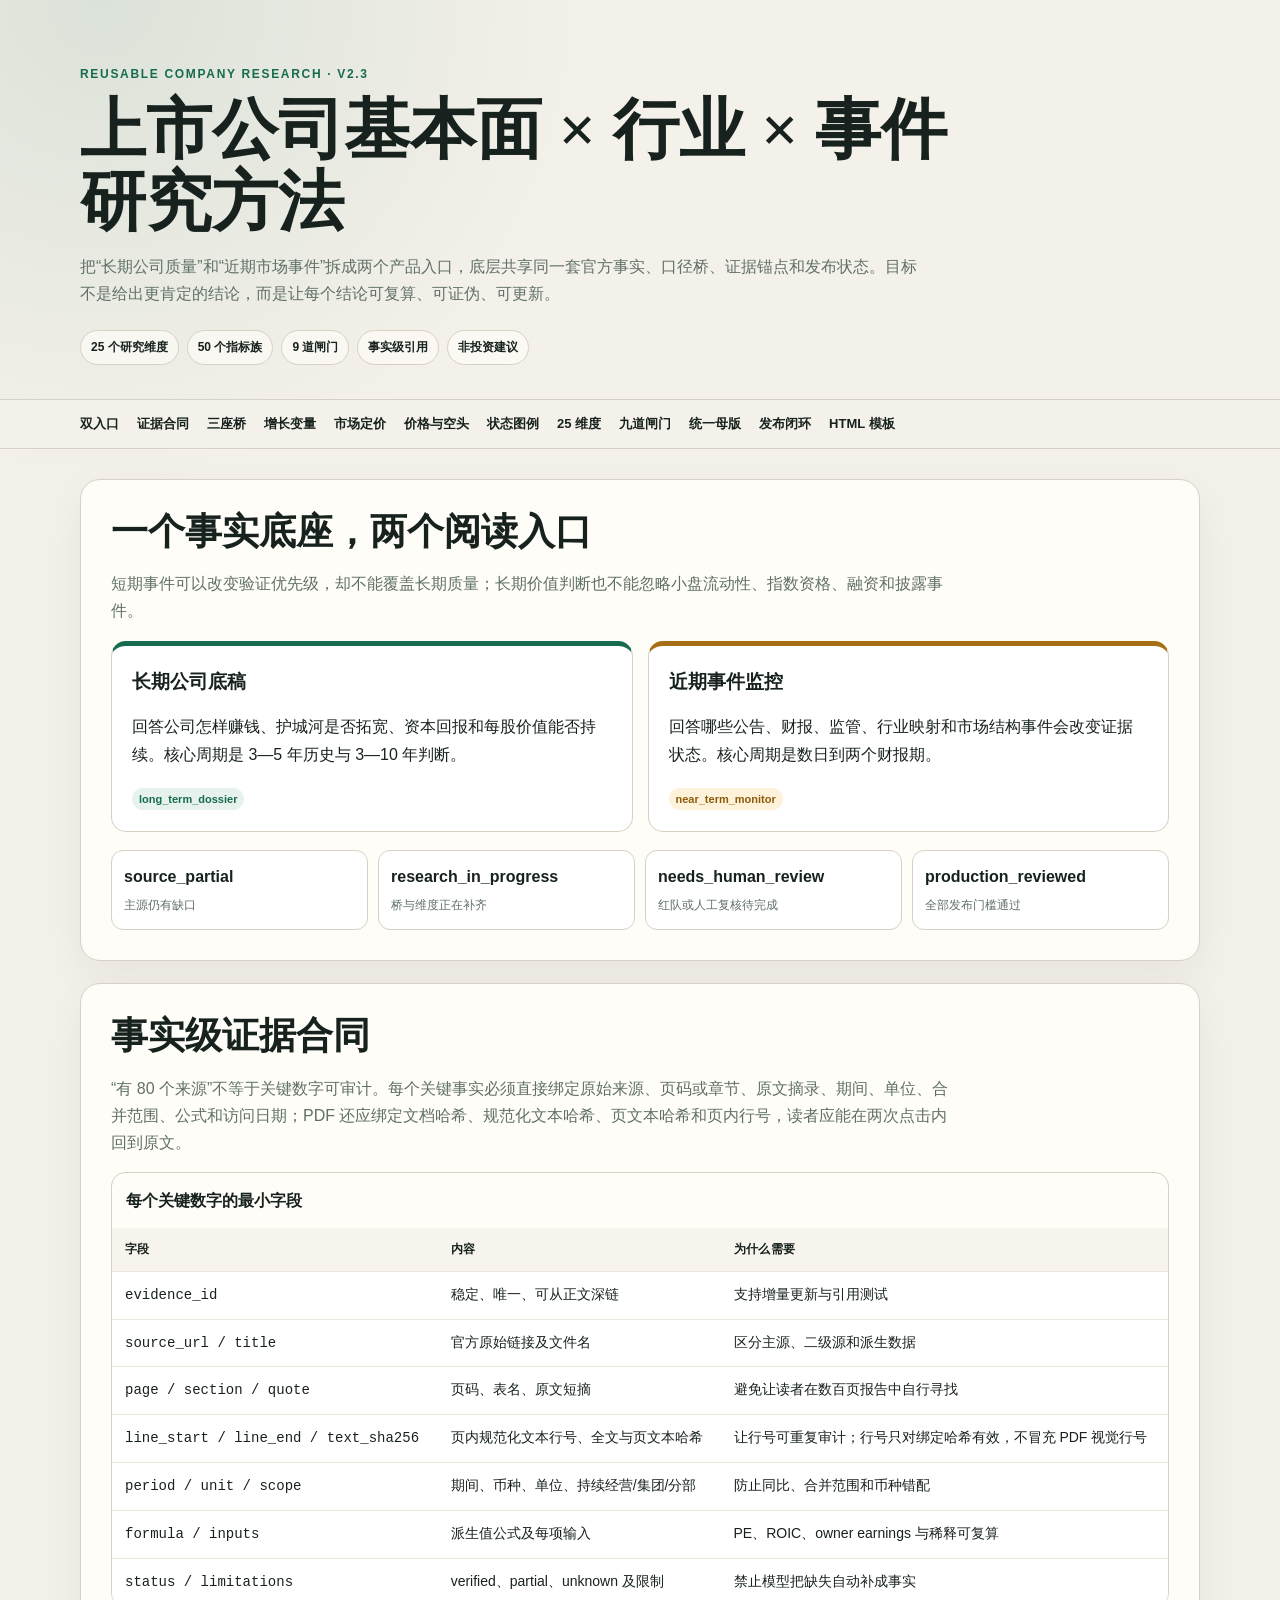
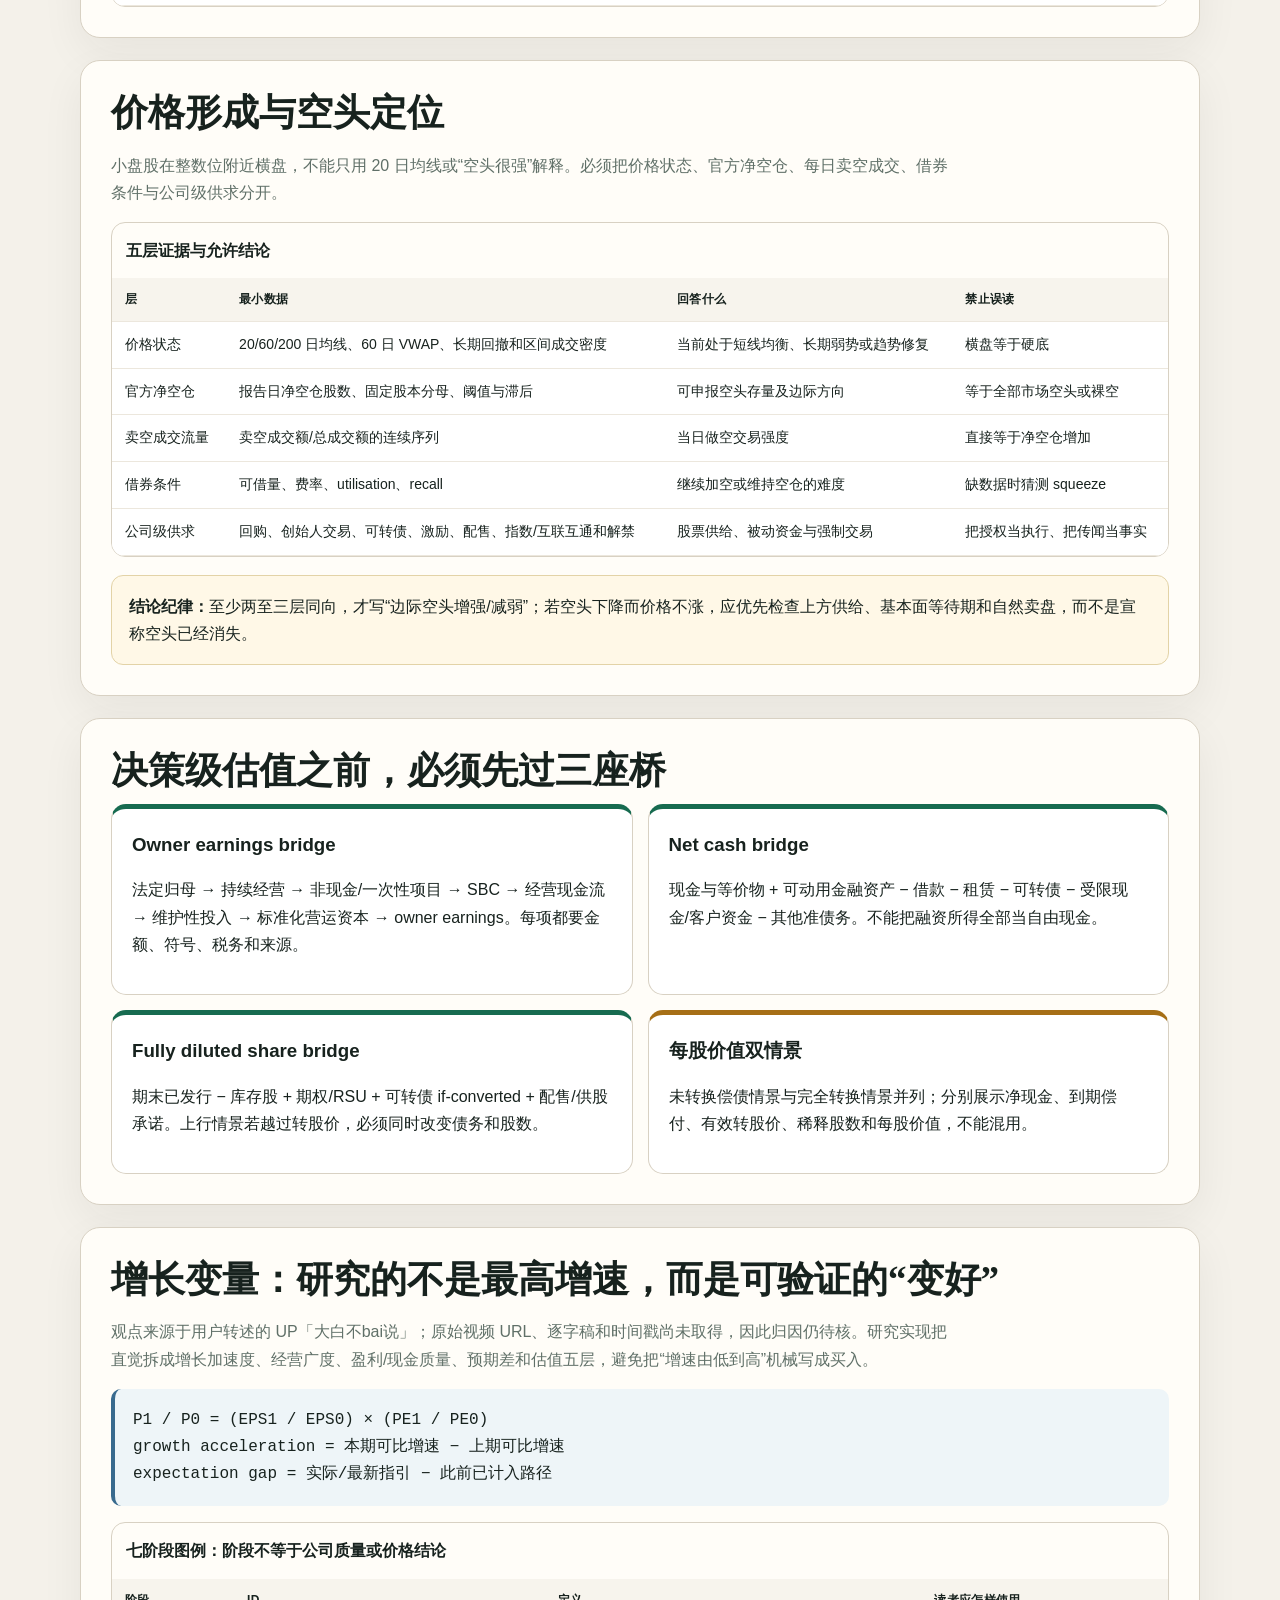
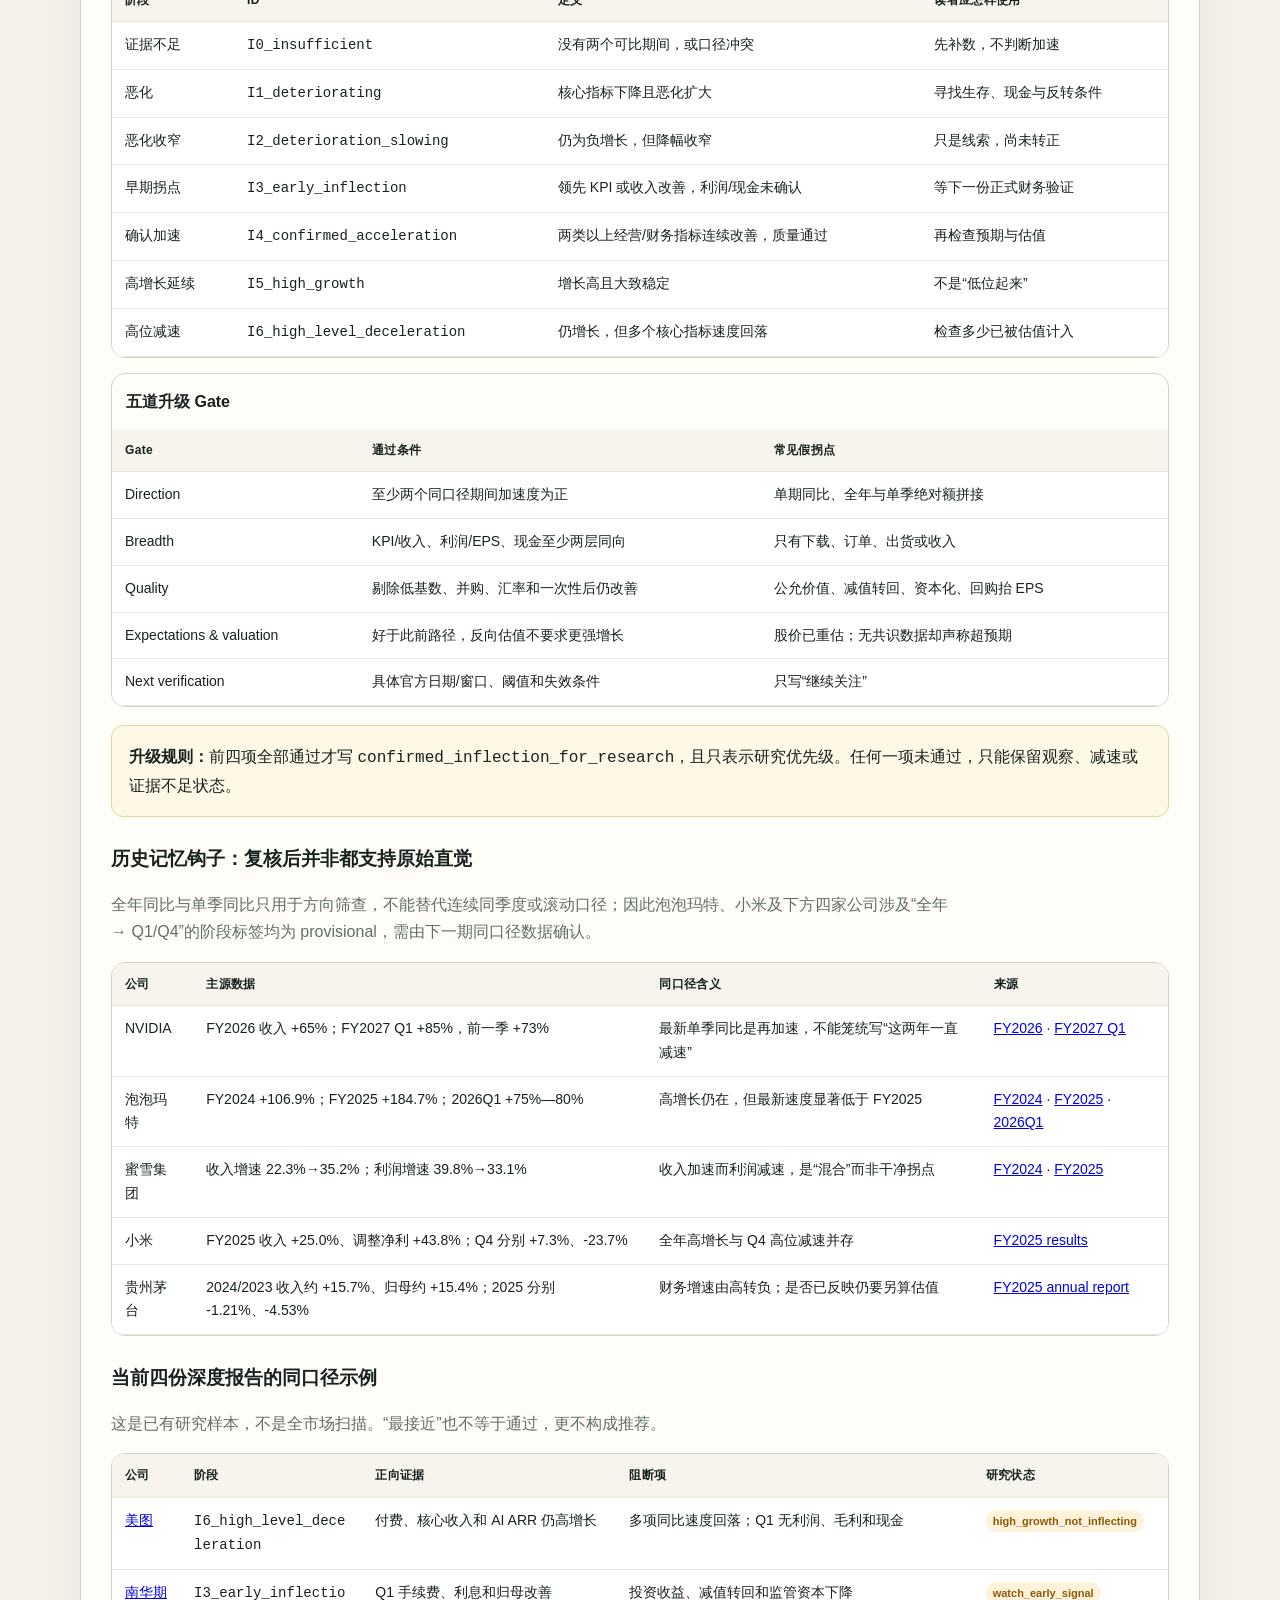
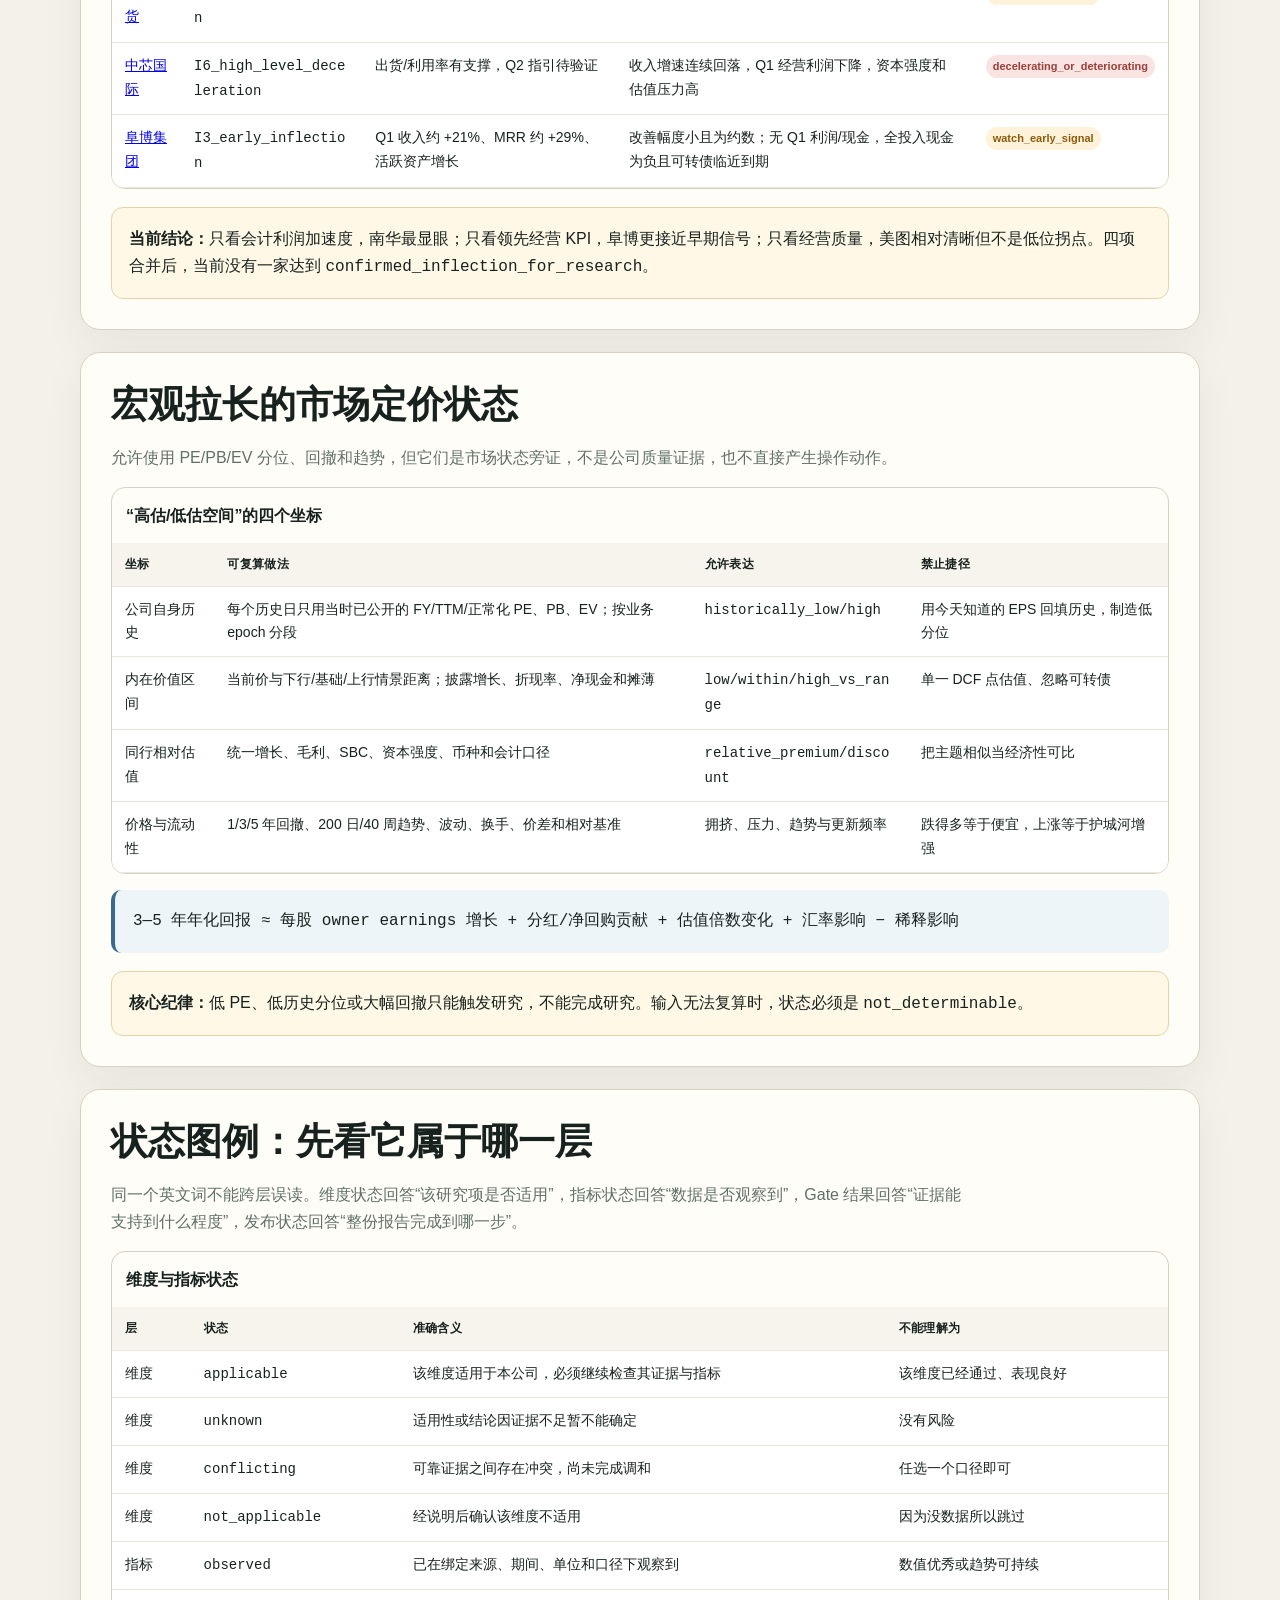
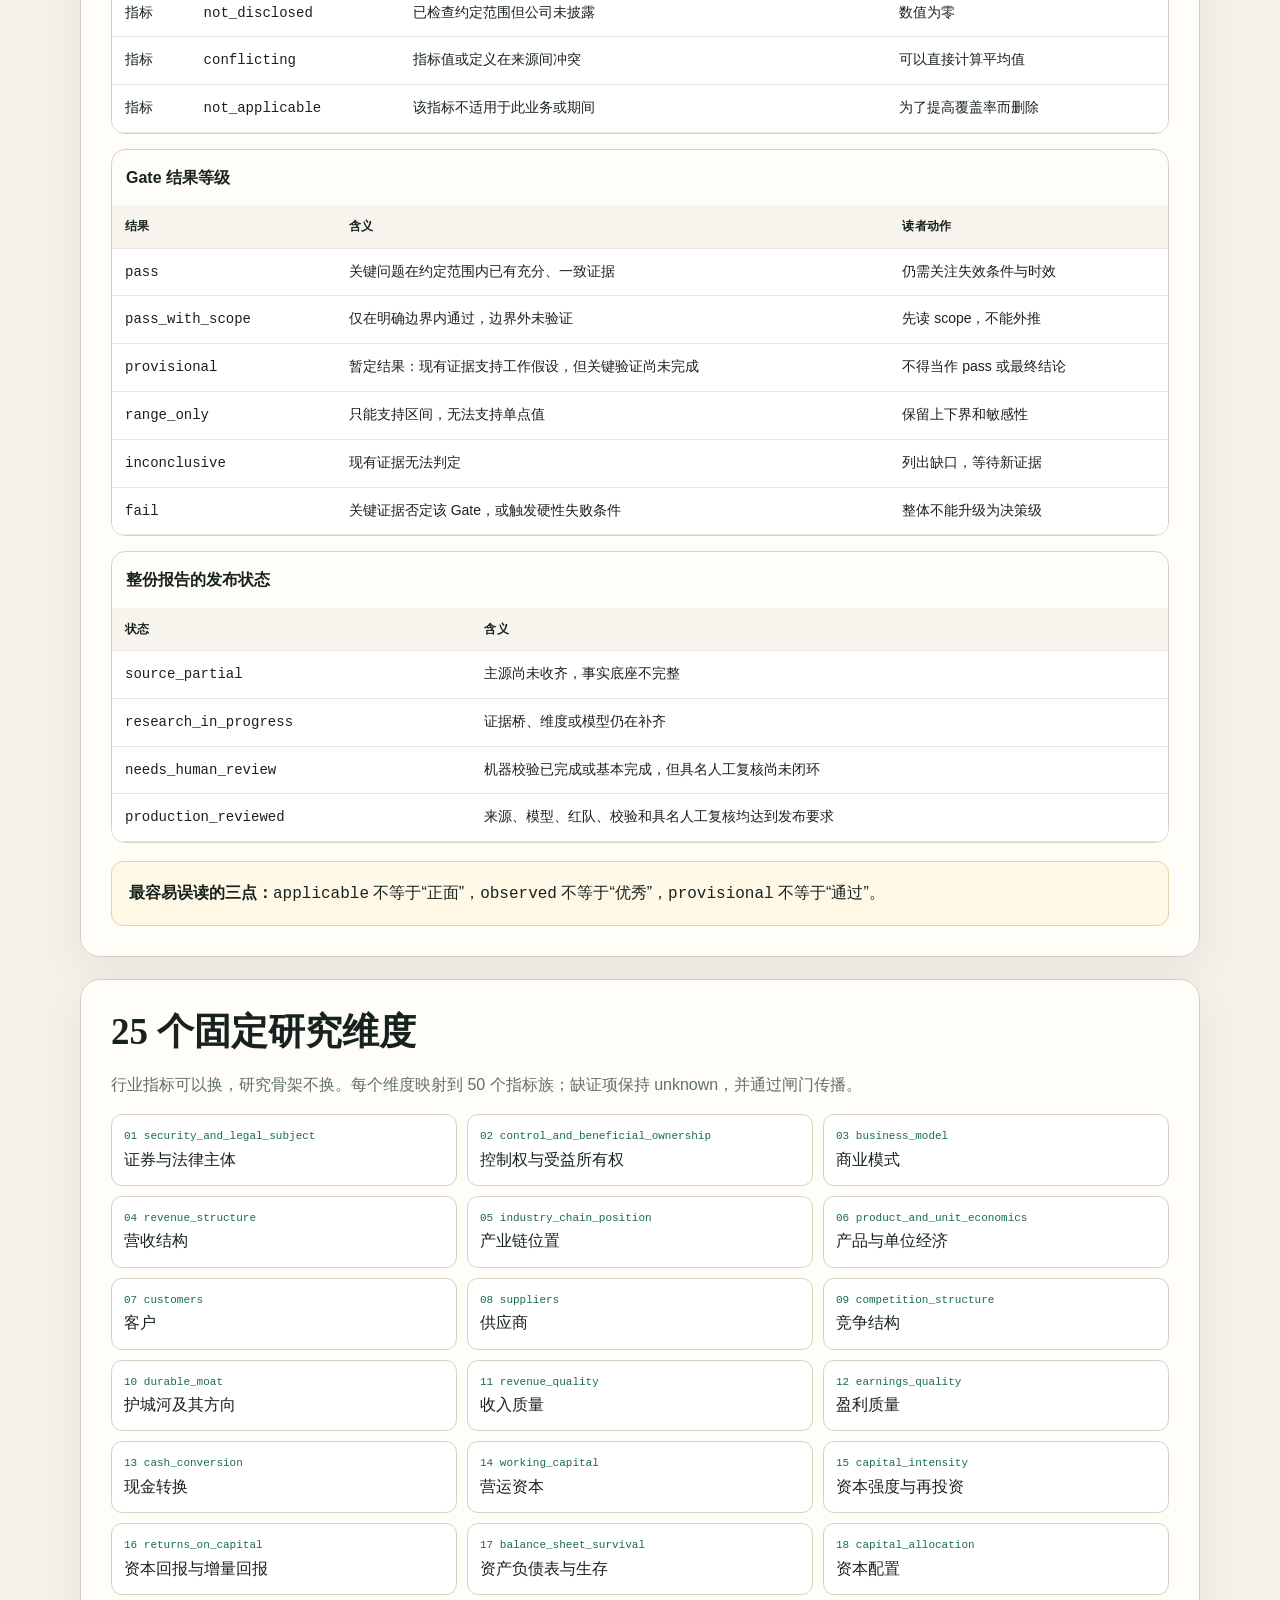
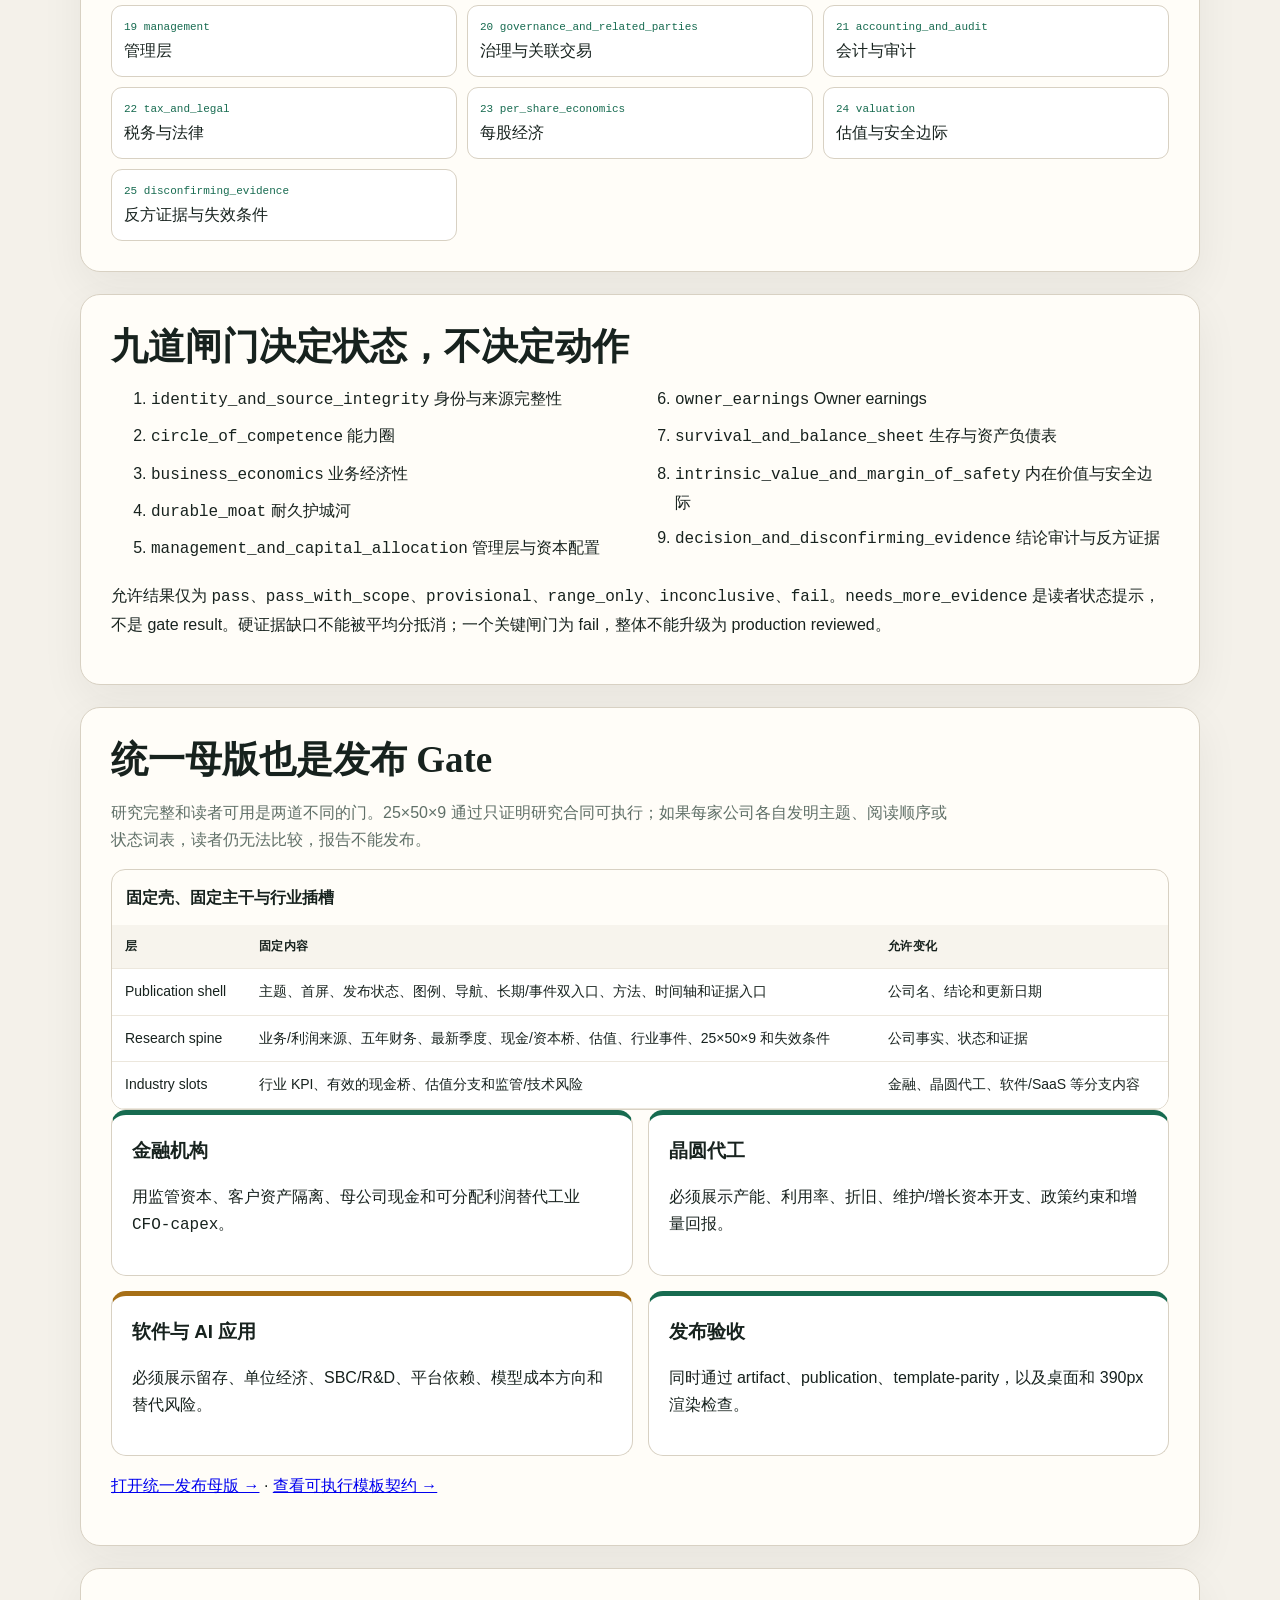
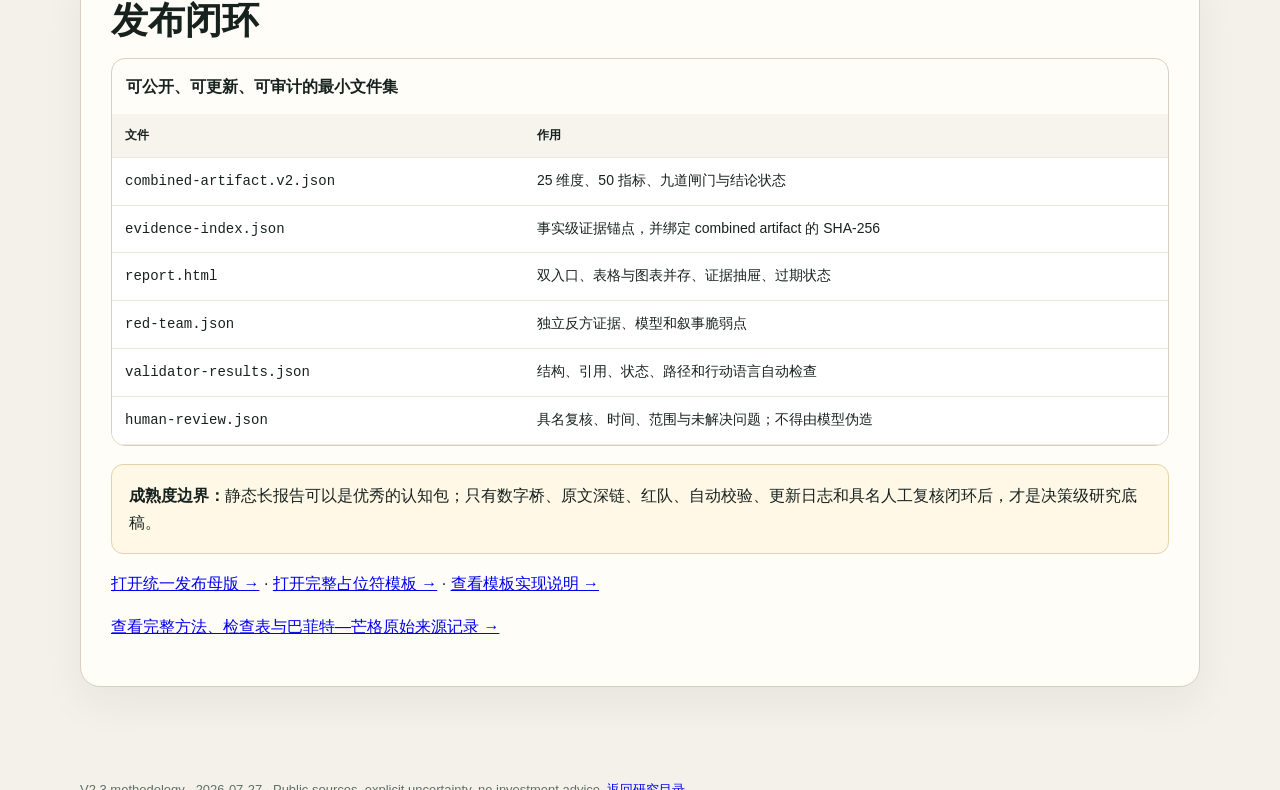
==== commit 21ad32f6: "Add growth inflection framework to public methodology" ====
--- a/docs/listed-company-fundamentals-event-research-methodology.html
+++ b/docs/listed-company-fundamentals-event-research-methodology.html
@@ -4,13 +4,13 @@
   <meta charset="utf-8">
   <meta name="viewport" content="width=device-width, initial-scale=1">
   <meta name="color-scheme" content="light">
-  <title>上市公司研究方法 V2.2</title>
+  <title>上市公司研究方法 V2.3</title>
   <style>
     :root{--ink:#17221e;--muted:#607068;--paper:#f4f1ea;--card:#fffdf8;--line:#d8d1c3;--green:#176b50;--amber:#a66f16;--red:#9a403a;--blue:#386a8e}
     *{box-sizing:border-box}html{scroll-behavior:smooth}body{margin:0;color:var(--ink);background:radial-gradient(circle at 8% 0,rgba(23,107,80,.11),transparent 31rem),var(--paper);font:16px/1.7 -apple-system,BlinkMacSystemFont,"Segoe UI","PingFang SC","Noto Sans CJK SC",sans-serif}
     header,main,footer{width:min(1120px,calc(100% - 36px));margin:auto}header{padding:64px 0 34px}.eyebrow{color:var(--green);font-size:12px;font-weight:800;letter-spacing:.14em;text-transform:uppercase}h1{max-width:880px;margin:10px 0 16px;font:800 clamp(36px,7vw,66px)/1.08 Georgia,"Songti SC",serif}h2{margin:0 0 10px;font:760 clamp(25px,4vw,37px)/1.2 Georgia,"Songti SC",serif}h3{margin:26px 0 8px}.lead,.dek{max-width:850px;color:var(--muted)}.meta{display:flex;flex-wrap:wrap;gap:8px;margin-top:23px}.pill{padding:6px 10px;border:1px solid var(--line);border-radius:999px;background:rgba(255,253,248,.7);font-size:12px;font-weight:740}
     nav{position:sticky;top:0;z-index:10;border-block:1px solid var(--line);background:rgba(244,241,234,.94);backdrop-filter:blur(12px)}nav div{width:min(1120px,calc(100% - 36px));margin:auto;display:flex;gap:18px;overflow:auto}nav a{padding:13px 0;color:var(--ink);font-size:13px;font-weight:760;text-decoration:none;white-space:nowrap}
-    main{padding:30px 0 70px}section{margin:0 0 22px;padding:30px;border:1px solid var(--line);border-radius:20px;background:var(--card);box-shadow:0 16px 44px rgba(34,42,37,.06)}.grid{display:grid;grid-template-columns:repeat(2,minmax(0,1fr));gap:15px}.card{padding:20px;border:1px solid var(--line);border-top:5px solid var(--green);border-radius:15px;background:#fff}.card.event{border-top-color:var(--amber)}.card h3{margin:0 0 7px}.status{display:grid;grid-template-columns:repeat(4,1fr);gap:10px;margin-top:18px}.status div{padding:12px;border:1px solid var(--line);border-radius:12px;background:#fff}.status strong{display:block}.status span{color:var(--muted);font-size:12px}
+    main{padding:30px 0 70px}section{scroll-margin-top:72px;margin:0 0 22px;padding:30px;border:1px solid var(--line);border-radius:20px;background:var(--card);box-shadow:0 16px 44px rgba(34,42,37,.06)}.grid{display:grid;grid-template-columns:repeat(2,minmax(0,1fr));gap:15px}.card{padding:20px;border:1px solid var(--line);border-top:5px solid var(--green);border-radius:15px;background:#fff}.card.event{border-top-color:var(--amber)}.card h3{margin:0 0 7px}.status{display:grid;grid-template-columns:repeat(4,1fr);gap:10px;margin-top:18px}.status div{padding:12px;border:1px solid var(--line);border-radius:12px;background:#fff}.status strong{display:block}.status span{color:var(--muted);font-size:12px}
     .table-wrap{overflow:auto;margin-top:15px;border:1px solid var(--line);border-radius:14px}table{width:100%;border-collapse:collapse;min-width:760px;background:#fff}caption{padding:14px;text-align:left;font-weight:800}th,td{padding:11px 13px;border-bottom:1px solid #ece7dd;text-align:left;vertical-align:top}th{background:#f7f4ed;font-size:12px;letter-spacing:.03em}td{font-size:14px}.tag{display:inline-flex;padding:2px 7px;border-radius:999px;background:#e7f2ed;color:var(--green);font-size:11px;font-weight:800}.tag.warn{background:#fff2da;color:#8d5a09}.tag.risk{background:#f9e4e1;color:var(--red)}
     code{overflow-wrap:anywhere;word-break:break-word}.formula{margin:16px 0;padding:18px;border-left:4px solid var(--blue);border-radius:10px;background:#eef5f8;font-family:ui-monospace,SFMono-Regular,Menlo,monospace}.callout{margin-top:18px;padding:17px;border:1px solid #e3d3a7;border-radius:12px;background:#fff8e7}.dim-grid{display:grid;grid-template-columns:repeat(3,minmax(0,1fr));gap:10px;margin-top:15px}.dim{padding:12px;border:1px solid var(--line);border-radius:11px;background:#fff}.dim code{display:block;color:var(--green);font-size:11px}.gate-list{columns:2;column-gap:30px}.gate-list li{break-inside:avoid;margin-bottom:8px}footer{padding:0 0 60px;color:var(--muted);font-size:13px}
     @media(max-width:780px){header{padding-top:40px}.grid,.status,.dim-grid{grid-template-columns:1fr}.gate-list{columns:1}section{padding:22px 17px}}
@@ -18,12 +18,12 @@
 </head>
 <body>
   <header>
-    <div class="eyebrow">Reusable company research · V2.2</div>
+    <div class="eyebrow">Reusable company research · V2.3</div>
     <h1>上市公司基本面 × 行业 × 事件研究方法</h1>
     <p class="lead">把“长期公司质量”和“近期市场事件”拆成两个产品入口，底层共享同一套官方事实、口径桥、证据锚点和发布状态。目标不是给出更肯定的结论，而是让每个结论可复算、可证伪、可更新。</p>
     <div class="meta"><span class="pill">25 个研究维度</span><span class="pill">50 个指标族</span><span class="pill">9 道闸门</span><span class="pill">事实级引用</span><span class="pill">非投资建议</span></div>
   </header>
-  <nav><div><a href="#views">双入口</a><a href="#evidence">证据合同</a><a href="#bridges">三座桥</a><a href="#pricing">市场定价</a><a href="#shorts">价格与空头</a><a href="#status-legend">状态图例</a><a href="#dimensions">25 维度</a><a href="#gates">九道闸门</a><a href="#template-contract">统一母版</a><a href="#publication">发布闭环</a><a href="./templates/report-publication-shell-v1.html">HTML 模板</a></div></nav>
+  <nav><div><a href="#views">双入口</a><a href="#evidence">证据合同</a><a href="#bridges">三座桥</a><a href="#inflection">增长变量</a><a href="#pricing">市场定价</a><a href="#shorts">价格与空头</a><a href="#status-legend">状态图例</a><a href="#dimensions">25 维度</a><a href="#gates">九道闸门</a><a href="#template-contract">统一母版</a><a href="#publication">发布闭环</a><a href="./templates/report-publication-shell-v1.html">HTML 模板</a></div></nav>
   <main>
     <section id="views">
       <h2>一个事实底座，两个阅读入口</h2>
@@ -70,6 +70,49 @@
         <article class="card"><h3>Fully diluted share bridge</h3><p>期末已发行 − 库存股 + 期权/RSU + 可转债 if-converted + 配售/供股承诺。上行情景若越过转股价，必须同时改变债务和股数。</p></article>
         <article class="card event"><h3>每股价值双情景</h3><p>未转换偿债情景与完全转换情景并列；分别展示净现金、到期偿付、有效转股价、稀释股数和每股价值，不能混用。</p></article>
       </div>
+    </section>
+
+    <section id="inflection">
+      <h2>增长变量：研究的不是最高增速，而是可验证的“变好”</h2>
+      <p class="dek">观点来源于用户转述的 UP「大白不bai说」；原始视频 URL、逐字稿和时间戳尚未取得，因此归因仍待核。研究实现把直觉拆成增长加速度、经营广度、盈利/现金质量、预期差和估值五层，避免把“增速由低到高”机械写成买入。</p>
+      <div class="formula">P1 / P0 = (EPS1 / EPS0) × (PE1 / PE0)<br>growth acceleration = 本期可比增速 − 上期可比增速<br>expectation gap = 实际/最新指引 − 此前已计入路径</div>
+      <div class="table-wrap"><table><caption>七阶段图例：阶段不等于公司质量或价格结论</caption><thead><tr><th>阶段</th><th>ID</th><th>定义</th><th>读者应怎样使用</th></tr></thead><tbody>
+        <tr><td>证据不足</td><td><code>I0_insufficient</code></td><td>没有两个可比期间，或口径冲突</td><td>先补数，不判断加速</td></tr>
+        <tr><td>恶化</td><td><code>I1_deteriorating</code></td><td>核心指标下降且恶化扩大</td><td>寻找生存、现金与反转条件</td></tr>
+        <tr><td>恶化收窄</td><td><code>I2_deterioration_slowing</code></td><td>仍为负增长，但降幅收窄</td><td>只是线索，尚未转正</td></tr>
+        <tr><td>早期拐点</td><td><code>I3_early_inflection</code></td><td>领先 KPI 或收入改善，利润/现金未确认</td><td>等下一份正式财务验证</td></tr>
+        <tr><td>确认加速</td><td><code>I4_confirmed_acceleration</code></td><td>两类以上经营/财务指标连续改善，质量通过</td><td>再检查预期与估值</td></tr>
+        <tr><td>高增长延续</td><td><code>I5_high_growth</code></td><td>增长高且大致稳定</td><td>不是“低位起来”</td></tr>
+        <tr><td>高位减速</td><td><code>I6_high_level_deceleration</code></td><td>仍增长，但多个核心指标速度回落</td><td>检查多少已被估值计入</td></tr>
+      </tbody></table></div>
+      <div class="table-wrap"><table><caption>五道升级 Gate</caption><thead><tr><th>Gate</th><th>通过条件</th><th>常见假拐点</th></tr></thead><tbody>
+        <tr><td>Direction</td><td>至少两个同口径期间加速度为正</td><td>单期同比、全年与单季绝对额拼接</td></tr>
+        <tr><td>Breadth</td><td>KPI/收入、利润/EPS、现金至少两层同向</td><td>只有下载、订单、出货或收入</td></tr>
+        <tr><td>Quality</td><td>剔除低基数、并购、汇率和一次性后仍改善</td><td>公允价值、减值转回、资本化、回购抬 EPS</td></tr>
+        <tr><td>Expectations &amp; valuation</td><td>好于此前路径，反向估值不要求更强增长</td><td>股价已重估；无共识数据却声称超预期</td></tr>
+        <tr><td>Next verification</td><td>具体官方日期/窗口、阈值和失效条件</td><td>只写“继续关注”</td></tr>
+      </tbody></table></div>
+      <div class="callout"><strong>升级规则：</strong>前四项全部通过才写 <code>confirmed_inflection_for_research</code>，且只表示研究优先级。任何一项未通过，只能保留观察、减速或证据不足状态。</div>
+
+      <h3>历史记忆钩子：复核后并非都支持原始直觉</h3>
+      <p class="dek">全年同比与单季同比只用于方向筛查，不能替代连续同季度或滚动口径；因此泡泡玛特、小米及下方四家公司涉及“全年 → Q1/Q4”的阶段标签均为 provisional，需由下一期同口径数据确认。</p>
+      <div class="table-wrap"><table><thead><tr><th>公司</th><th>主源数据</th><th>同口径含义</th><th>来源</th></tr></thead><tbody>
+        <tr><td>NVIDIA</td><td>FY2026 收入 +65%；FY2027 Q1 +85%，前一季 +73%</td><td>最新单季同比是再加速，不能笼统写“这两年一直减速”</td><td><a href="https://investor.nvidia.com/news/press-release-details/2026/NVIDIA-Announces-Financial-Results-for-Fourth-Quarter-and-Fiscal-2026/">FY2026</a> · <a href="https://investor.nvidia.com/news/press-release-details/2026/NVIDIA-Announces-Financial-Results-for-First-Quarter-Fiscal-2027/default.aspx">FY2027 Q1</a></td></tr>
+        <tr><td>泡泡玛特</td><td>FY2024 +106.9%；FY2025 +184.7%；2026Q1 +75%—80%</td><td>高增长仍在，但最新速度显著低于 FY2025</td><td><a href="https://www.hkexnews.hk/listedco/listconews/sehk/2025/0326/2025032600227.pdf">FY2024</a> · <a href="https://www.hkexnews.hk/listedco/listconews/sehk/2026/0325/2026032500285.pdf">FY2025</a> · <a href="https://www1.hkexnews.hk/listedco/listconews/sehk/2026/0512/2026051200579.pdf">2026Q1</a></td></tr>
+        <tr><td>蜜雪集团</td><td>收入增速 22.3%→35.2%；利润增速 39.8%→33.1%</td><td>收入加速而利润减速，是“混合”而非干净拐点</td><td><a href="https://www1.hkexnews.hk/listedco/listconews/sehk/2025/0326/2025032601256.pdf">FY2024</a> · <a href="https://www1.hkexnews.hk/listedco/listconews/sehk/2026/0324/2026032400179.pdf">FY2025</a></td></tr>
+        <tr><td>小米</td><td>FY2025 收入 +25.0%、调整净利 +43.8%；Q4 分别 +7.3%、-23.7%</td><td>全年高增长与 Q4 高位减速并存</td><td><a href="https://www1.hkexnews.hk/listedco/listconews/sehk/2026/0324/2026032400608.pdf">FY2025 results</a></td></tr>
+        <tr><td>贵州茅台</td><td>2024/2023 收入约 +15.7%、归母约 +15.4%；2025 分别 -1.21%、-4.53%</td><td>财务增速由高转负；是否已反映仍要另算估值</td><td><a href="https://big5.sse.com.cn/site/cht/www.sse.com.cn/disclosure/listedinfo/announcement/c/new/2026-04-17/600519_20260417_9QS4.pdf">FY2025 annual report</a></td></tr>
+      </tbody></table></div>
+
+      <h3>当前四份深度报告的同口径示例</h3>
+      <p class="dek">这是已有研究样本，不是全市场扫描。“最接近”也不等于通过，更不构成推荐。</p>
+      <div class="table-wrap"><table><thead><tr><th>公司</th><th>阶段</th><th>正向证据</th><th>阻断项</th><th>研究状态</th></tr></thead><tbody>
+        <tr><td><a href="./meitu-01357-hk/report.html">美图</a></td><td><code>I6_high_level_deceleration</code></td><td>付费、核心收入和 AI ARR 仍高增长</td><td>多项同比速度回落；Q1 无利润、毛利和现金</td><td><span class="tag warn">high_growth_not_inflecting</span></td></tr>
+        <tr><td><a href="./nanhua-futures-02691-hk/report.html">南华期货</a></td><td><code>I3_early_inflection</code></td><td>Q1 手续费、利息和归母改善</td><td>投资收益、减值转回和监管资本下降</td><td><span class="tag warn">watch_early_signal</span></td></tr>
+        <tr><td><a href="./smic-00981-hk/report.html">中芯国际</a></td><td><code>I6_high_level_deceleration</code></td><td>出货/利用率有支撑，Q2 指引待验证</td><td>收入增速连续回落，Q1 经营利润下降，资本强度和估值压力高</td><td><span class="tag risk">decelerating_or_deteriorating</span></td></tr>
+        <tr><td><a href="./fubo-group-03738-hk/report.html">阜博集团</a></td><td><code>I3_early_inflection</code></td><td>Q1 收入约 +21%、MRR 约 +29%、活跃资产增长</td><td>改善幅度小且为约数；无 Q1 利润/现金，全投入现金为负且可转债临近到期</td><td><span class="tag warn">watch_early_signal</span></td></tr>
+      </tbody></table></div>
+      <div class="callout"><strong>当前结论：</strong>只看会计利润加速度，南华最显眼；只看领先经营 KPI，阜博更接近早期信号；只看经营质量，美图相对清晰但不是低位拐点。四项合并后，当前没有一家达到 <code>confirmed_inflection_for_research</code>。</div>
     </section>
 
     <section id="pricing">
@@ -171,6 +214,6 @@
       <p><a href="./listed-company-fundamentals-event-research-methodology.md">查看完整方法、检查表与巴菲特—芒格原始来源记录 →</a></p>
     </section>
   </main>
-  <footer>V2.2 methodology · 2026-07-27 · Public sources, explicit uncertainty, no investment advice. <a href="./index.html">返回研究目录</a></footer>
+  <footer>V2.3 methodology · 2026-07-27 · Public sources, explicit uncertainty, no investment advice. <a href="./index.html">返回研究目录</a></footer>
 </body>
 </html>
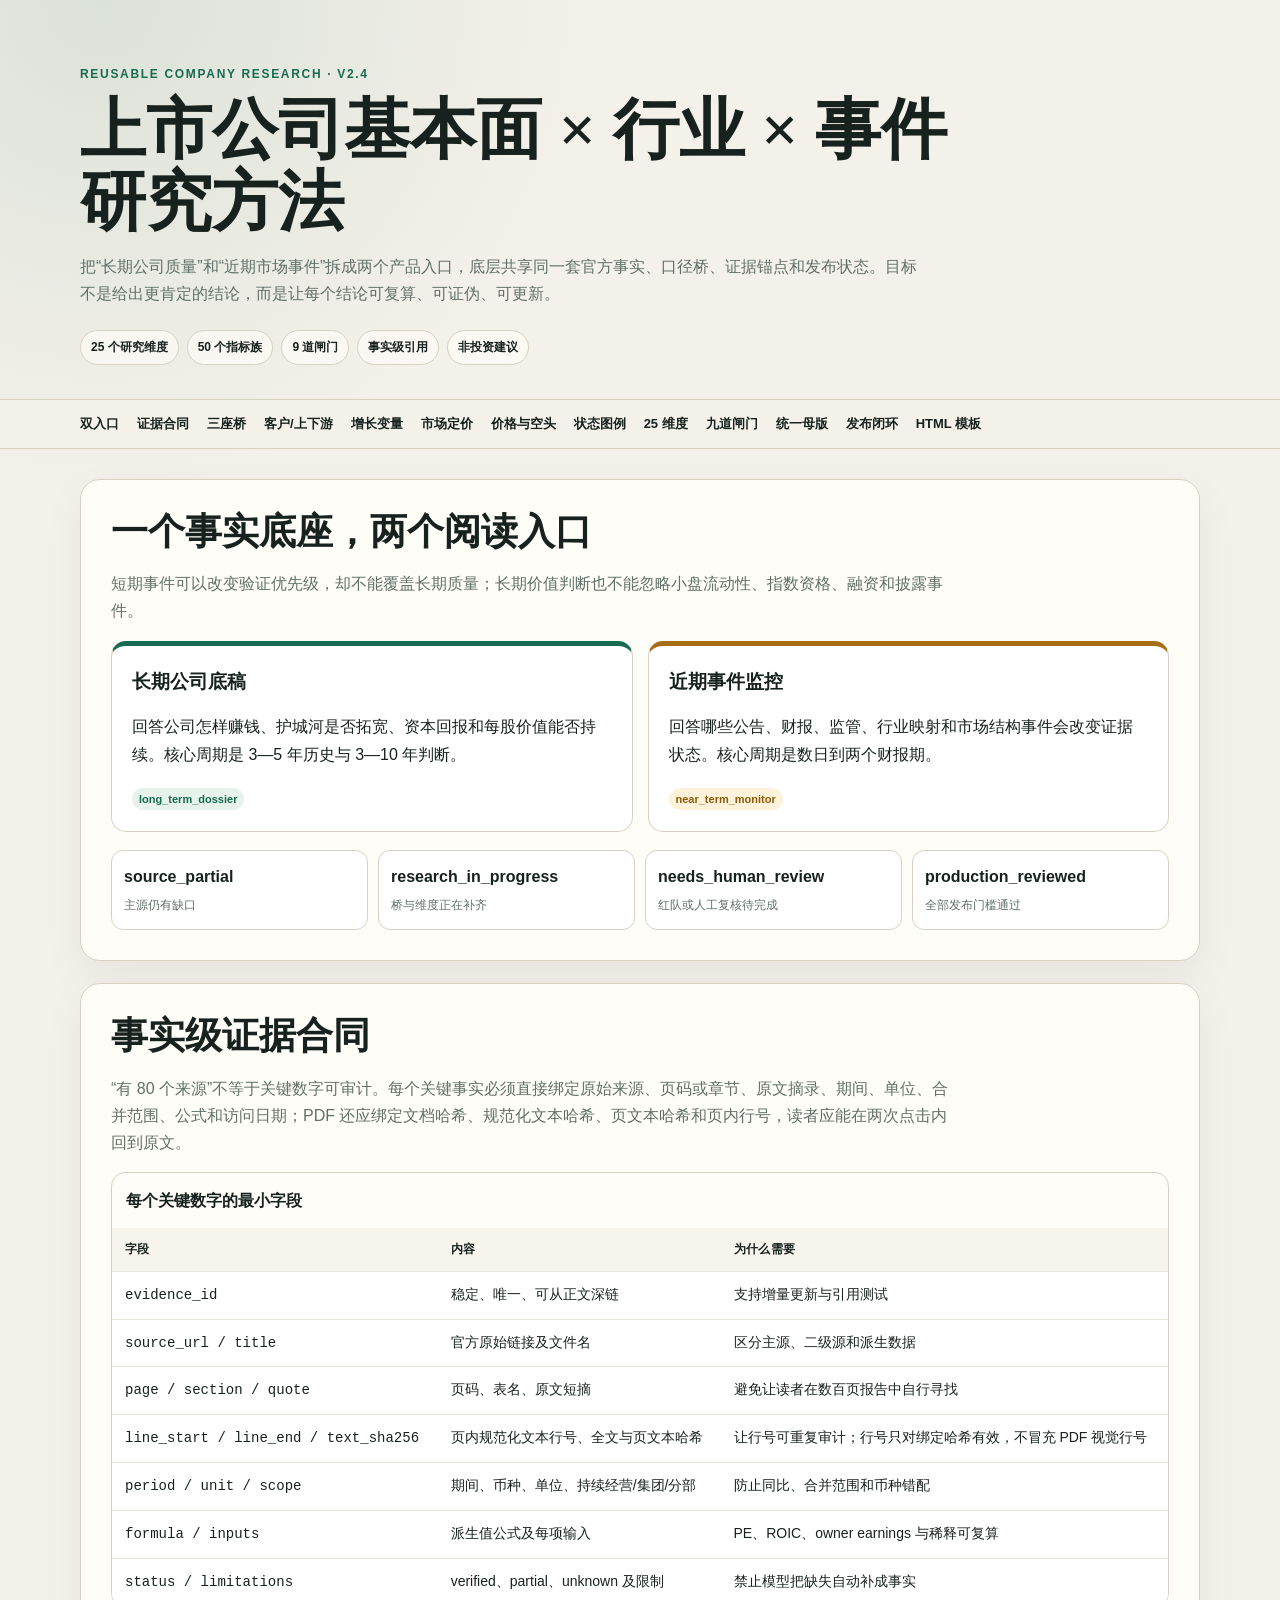
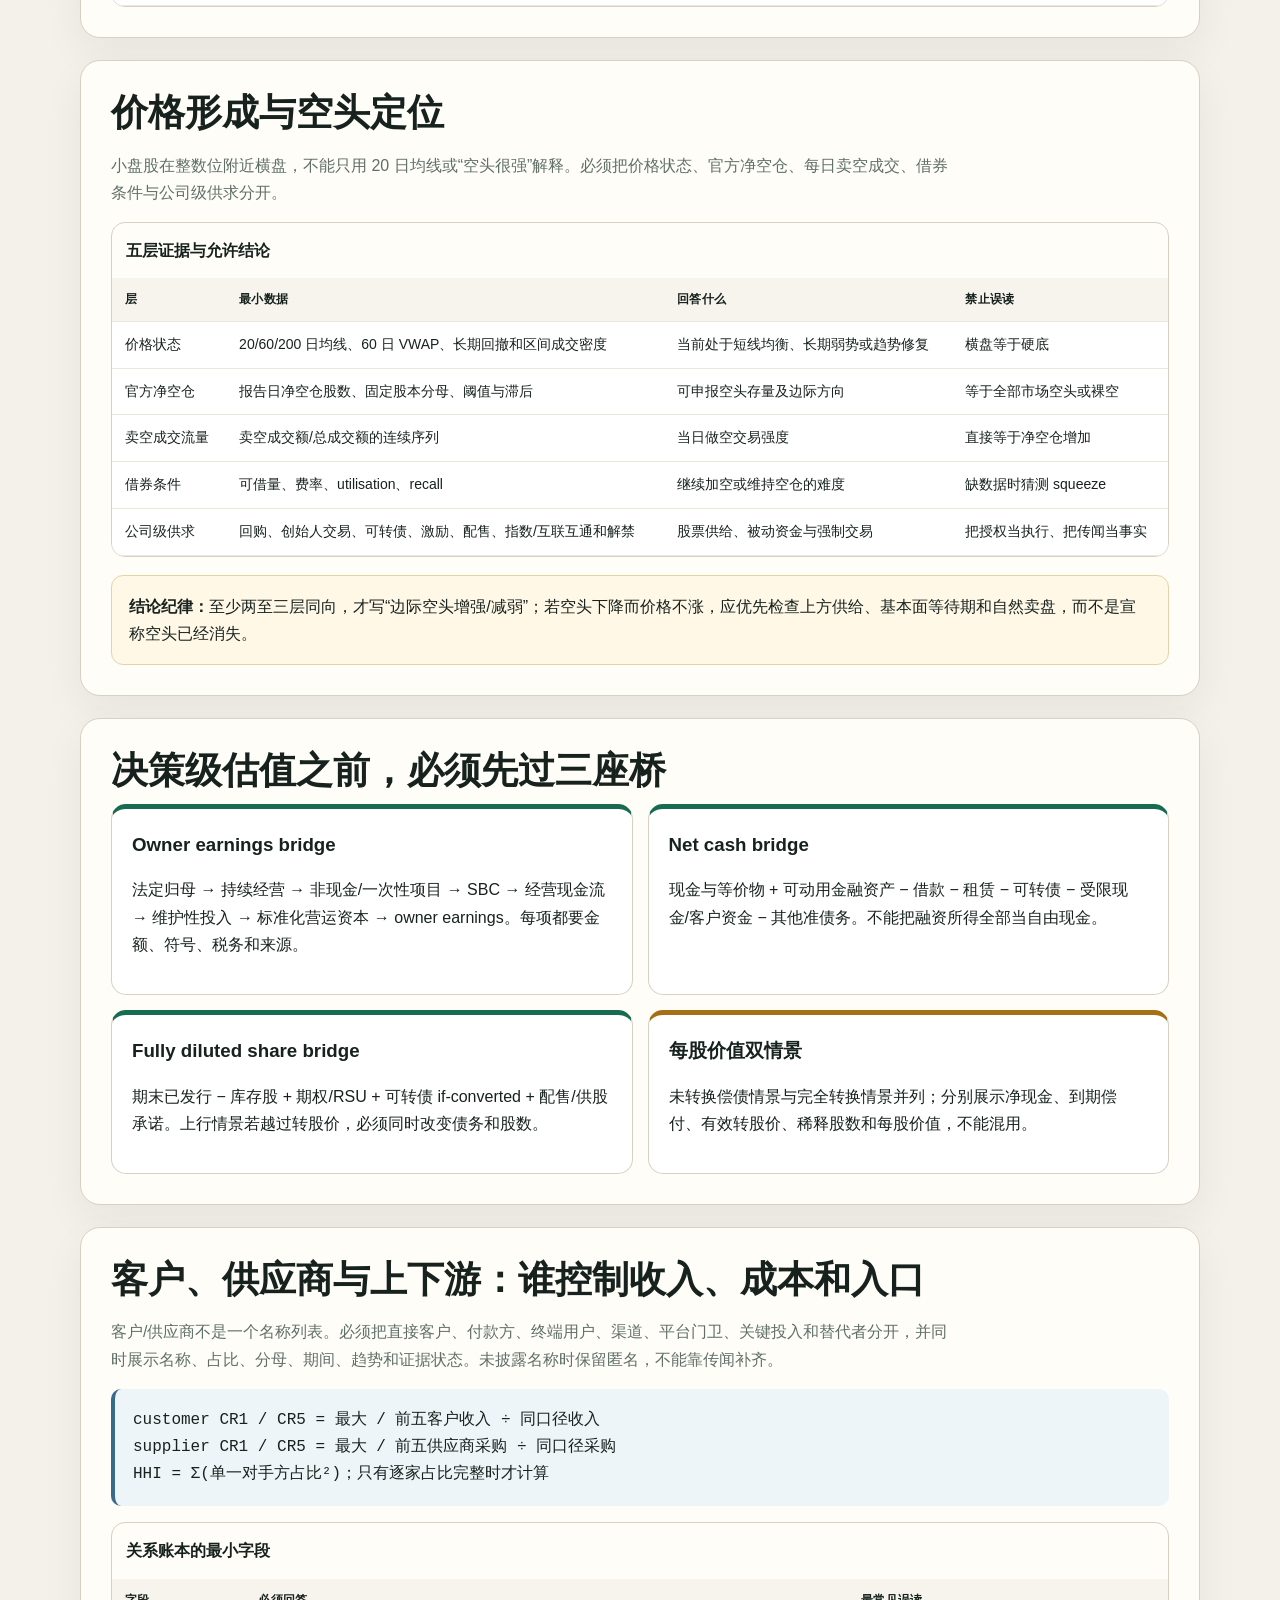
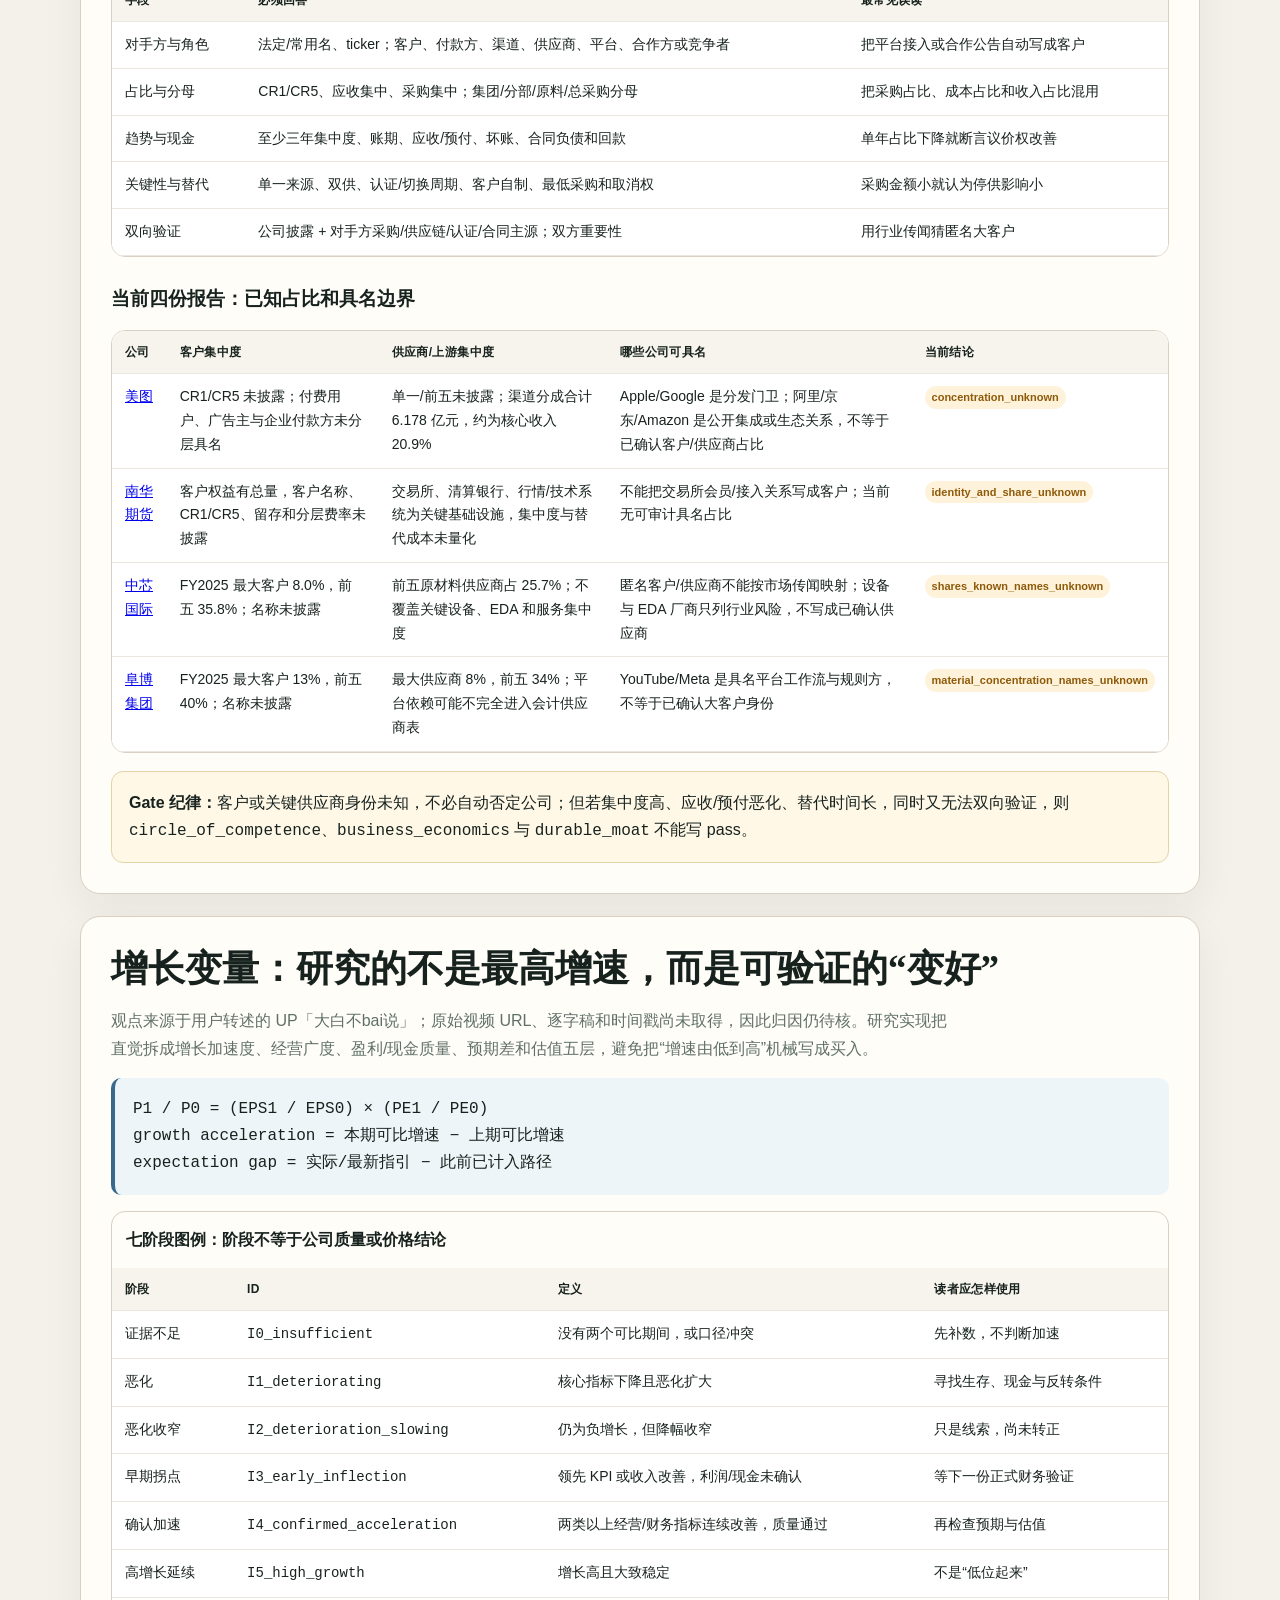
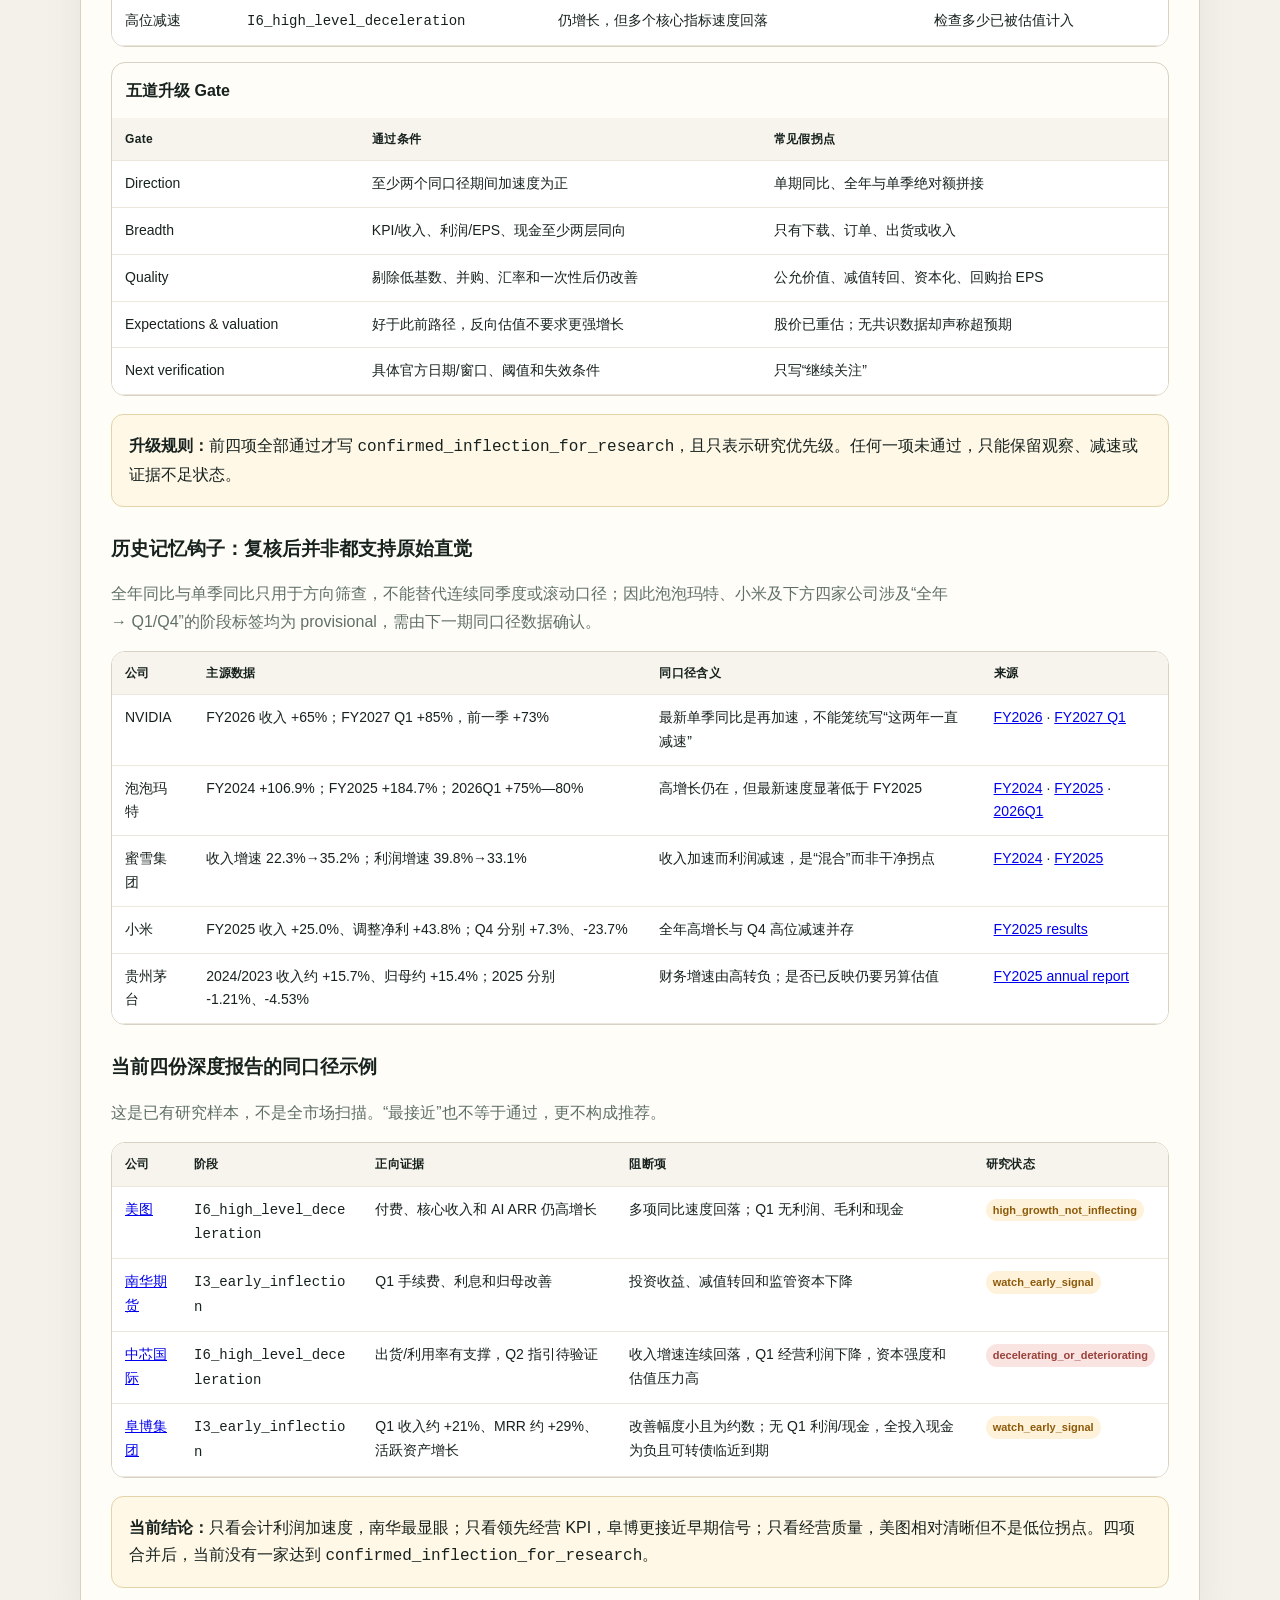
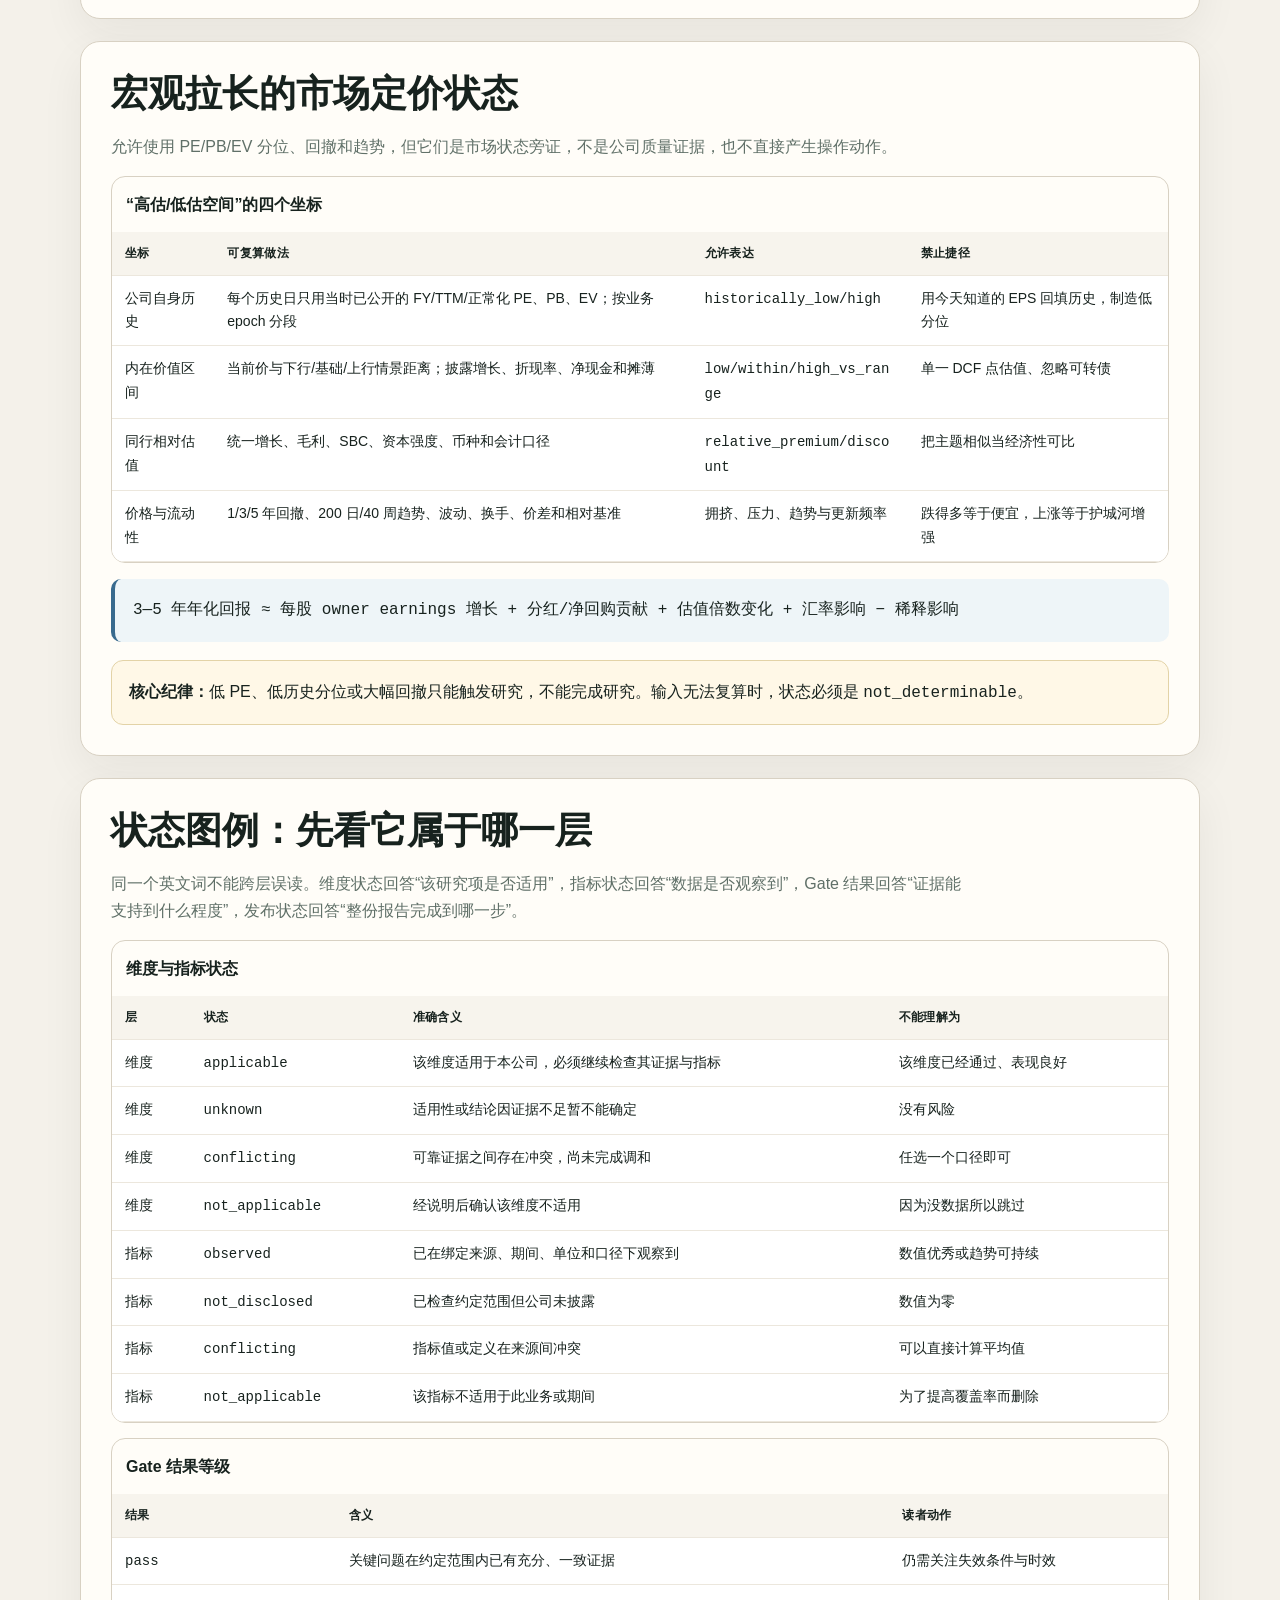
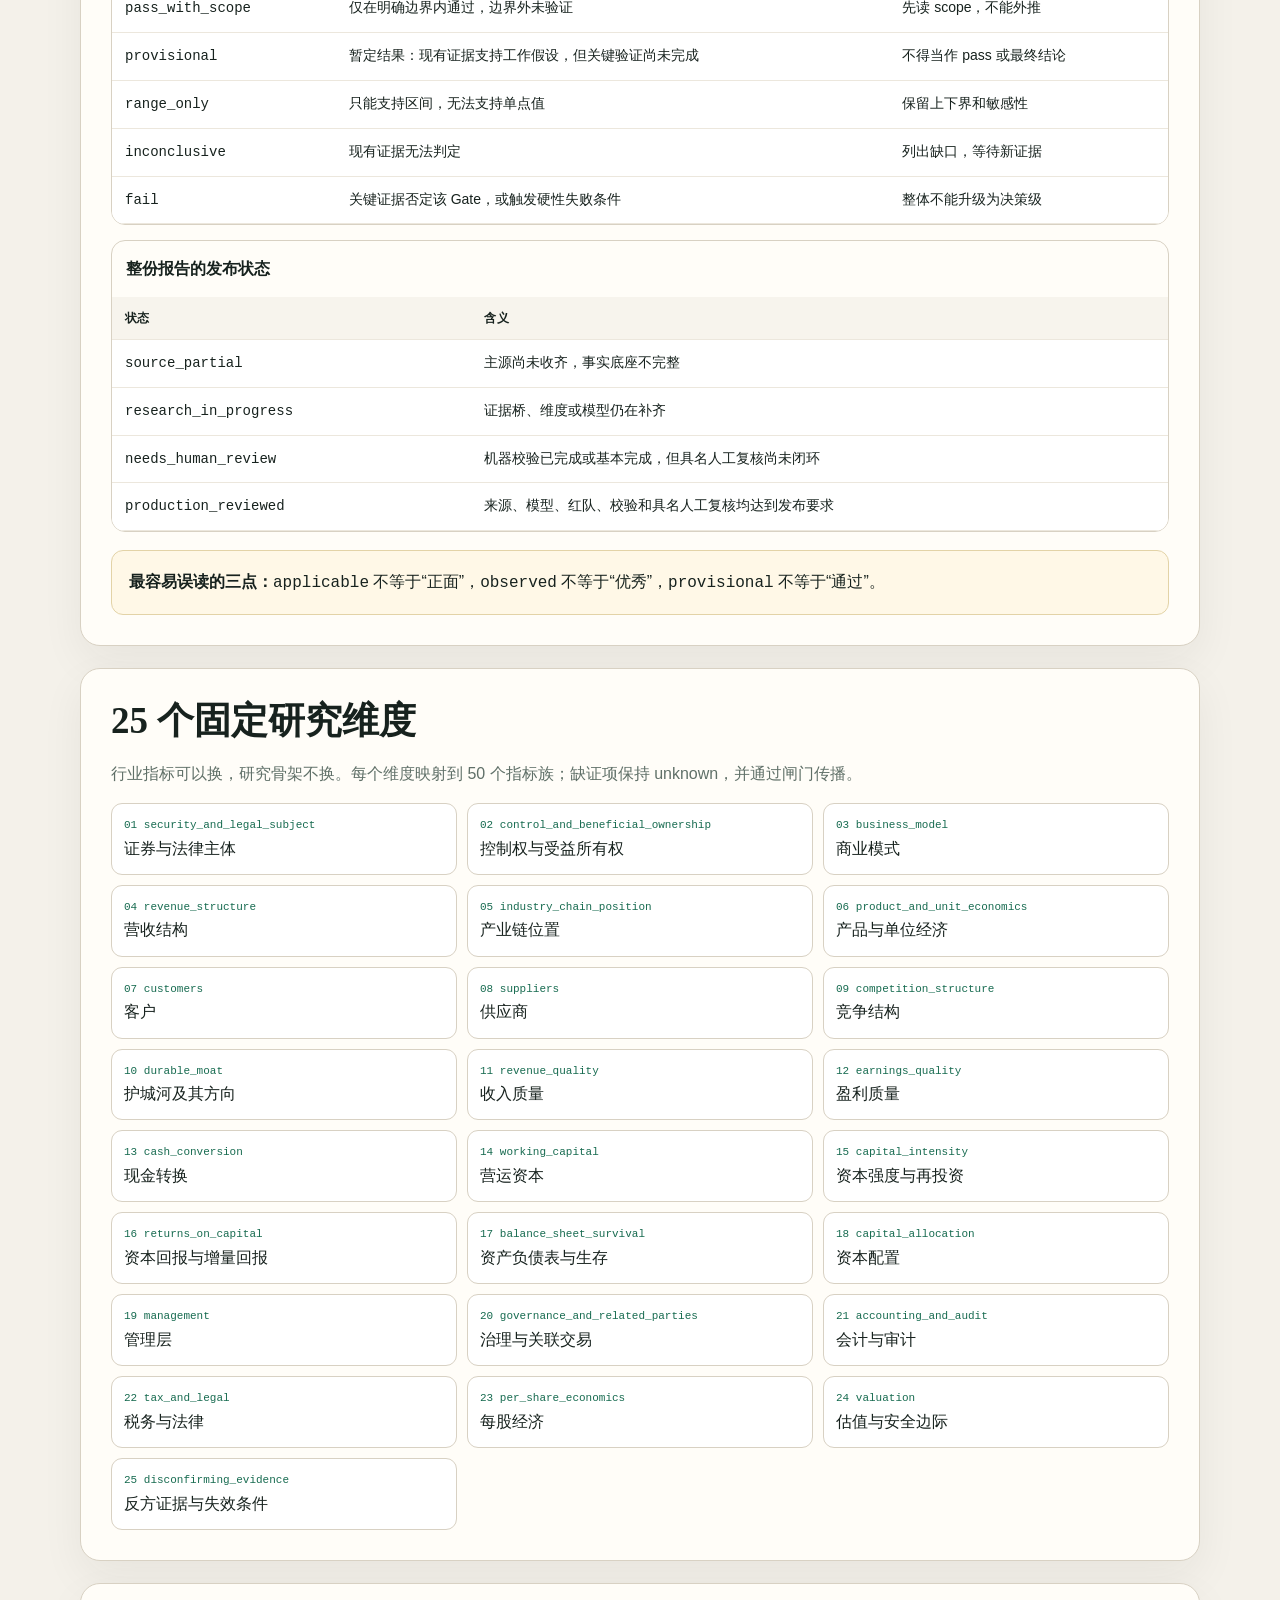
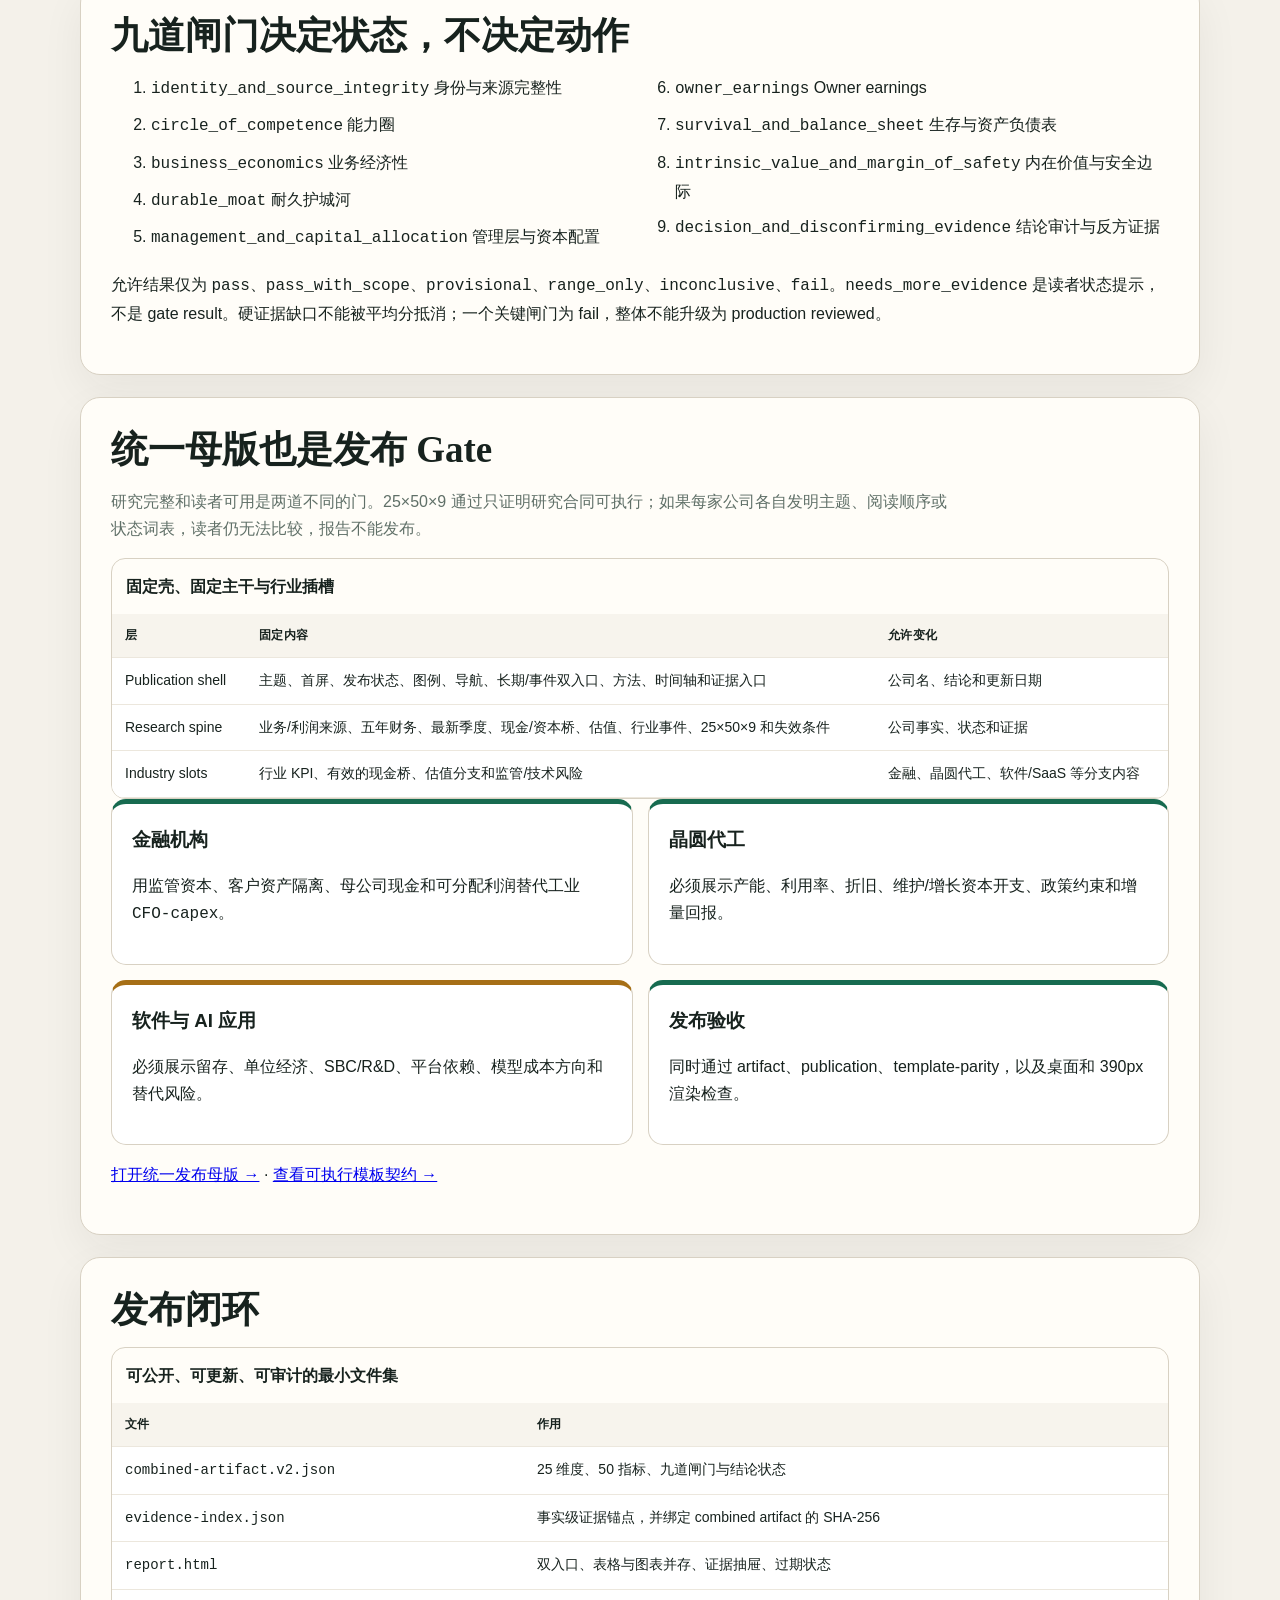
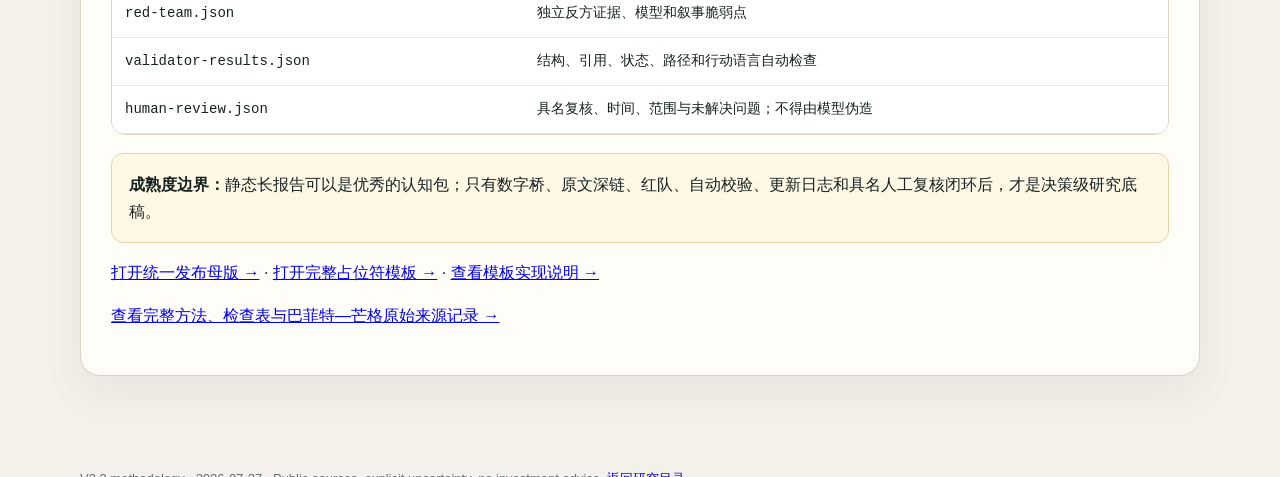
==== commit e082cd01: "Expose customer and supply-chain concentration" ====
--- a/docs/listed-company-fundamentals-event-research-methodology.html
+++ b/docs/listed-company-fundamentals-event-research-methodology.html
@@ -4,7 +4,7 @@
   <meta charset="utf-8">
   <meta name="viewport" content="width=device-width, initial-scale=1">
   <meta name="color-scheme" content="light">
-  <title>上市公司研究方法 V2.3</title>
+  <title>上市公司研究方法 V2.4</title>
   <style>
     :root{--ink:#17221e;--muted:#607068;--paper:#f4f1ea;--card:#fffdf8;--line:#d8d1c3;--green:#176b50;--amber:#a66f16;--red:#9a403a;--blue:#386a8e}
     *{box-sizing:border-box}html{scroll-behavior:smooth}body{margin:0;color:var(--ink);background:radial-gradient(circle at 8% 0,rgba(23,107,80,.11),transparent 31rem),var(--paper);font:16px/1.7 -apple-system,BlinkMacSystemFont,"Segoe UI","PingFang SC","Noto Sans CJK SC",sans-serif}
@@ -18,12 +18,12 @@
 </head>
 <body>
   <header>
-    <div class="eyebrow">Reusable company research · V2.3</div>
+    <div class="eyebrow">Reusable company research · V2.4</div>
     <h1>上市公司基本面 × 行业 × 事件研究方法</h1>
     <p class="lead">把“长期公司质量”和“近期市场事件”拆成两个产品入口，底层共享同一套官方事实、口径桥、证据锚点和发布状态。目标不是给出更肯定的结论，而是让每个结论可复算、可证伪、可更新。</p>
     <div class="meta"><span class="pill">25 个研究维度</span><span class="pill">50 个指标族</span><span class="pill">9 道闸门</span><span class="pill">事实级引用</span><span class="pill">非投资建议</span></div>
   </header>
-  <nav><div><a href="#views">双入口</a><a href="#evidence">证据合同</a><a href="#bridges">三座桥</a><a href="#inflection">增长变量</a><a href="#pricing">市场定价</a><a href="#shorts">价格与空头</a><a href="#status-legend">状态图例</a><a href="#dimensions">25 维度</a><a href="#gates">九道闸门</a><a href="#template-contract">统一母版</a><a href="#publication">发布闭环</a><a href="./templates/report-publication-shell-v1.html">HTML 模板</a></div></nav>
+  <nav><div><a href="#views">双入口</a><a href="#evidence">证据合同</a><a href="#bridges">三座桥</a><a href="#counterparties">客户/上下游</a><a href="#inflection">增长变量</a><a href="#pricing">市场定价</a><a href="#shorts">价格与空头</a><a href="#status-legend">状态图例</a><a href="#dimensions">25 维度</a><a href="#gates">九道闸门</a><a href="#template-contract">统一母版</a><a href="#publication">发布闭环</a><a href="./templates/report-publication-shell-v1.html">HTML 模板</a></div></nav>
   <main>
     <section id="views">
       <h2>一个事实底座，两个阅读入口</h2>
@@ -70,6 +70,27 @@
         <article class="card"><h3>Fully diluted share bridge</h3><p>期末已发行 − 库存股 + 期权/RSU + 可转债 if-converted + 配售/供股承诺。上行情景若越过转股价，必须同时改变债务和股数。</p></article>
         <article class="card event"><h3>每股价值双情景</h3><p>未转换偿债情景与完全转换情景并列；分别展示净现金、到期偿付、有效转股价、稀释股数和每股价值，不能混用。</p></article>
       </div>
+    </section>
+
+    <section id="counterparties">
+      <h2>客户、供应商与上下游：谁控制收入、成本和入口</h2>
+      <p class="dek">客户/供应商不是一个名称列表。必须把直接客户、付款方、终端用户、渠道、平台门卫、关键投入和替代者分开，并同时展示名称、占比、分母、期间、趋势和证据状态。未披露名称时保留匿名，不能靠传闻补齐。</p>
+      <div class="formula">customer CR1 / CR5 = 最大 / 前五客户收入 ÷ 同口径收入<br>supplier CR1 / CR5 = 最大 / 前五供应商采购 ÷ 同口径采购<br>HHI = Σ(单一对手方占比²)；只有逐家占比完整时才计算</div>
+      <div class="table-wrap"><table><caption>关系账本的最小字段</caption><thead><tr><th>字段</th><th>必须回答</th><th>最常见误读</th></tr></thead><tbody>
+        <tr><td>对手方与角色</td><td>法定/常用名、ticker；客户、付款方、渠道、供应商、平台、合作方或竞争者</td><td>把平台接入或合作公告自动写成客户</td></tr>
+        <tr><td>占比与分母</td><td>CR1/CR5、应收集中、采购集中；集团/分部/原料/总采购分母</td><td>把采购占比、成本占比和收入占比混用</td></tr>
+        <tr><td>趋势与现金</td><td>至少三年集中度、账期、应收/预付、坏账、合同负债和回款</td><td>单年占比下降就断言议价权改善</td></tr>
+        <tr><td>关键性与替代</td><td>单一来源、双供、认证/切换周期、客户自制、最低采购和取消权</td><td>采购金额小就认为停供影响小</td></tr>
+        <tr><td>双向验证</td><td>公司披露 + 对手方采购/供应链/认证/合同主源；双方重要性</td><td>用行业传闻猜匿名大客户</td></tr>
+      </tbody></table></div>
+      <h3>当前四份报告：已知占比和具名边界</h3>
+      <div class="table-wrap"><table><thead><tr><th>公司</th><th>客户集中度</th><th>供应商/上游集中度</th><th>哪些公司可具名</th><th>当前结论</th></tr></thead><tbody>
+        <tr><td><a href="./meitu-01357-hk/report.html#counterparties">美图</a></td><td>CR1/CR5 未披露；付费用户、广告主与企业付款方未分层具名</td><td>单一/前五未披露；渠道分成合计 6.178 亿元，约为核心收入 20.9%</td><td>Apple/Google 是分发门卫；阿里/京东/Amazon 是公开集成或生态关系，不等于已确认客户/供应商占比</td><td><span class="tag warn">concentration_unknown</span></td></tr>
+        <tr><td><a href="./nanhua-futures-02691-hk/report.html#counterparties">南华期货</a></td><td>客户权益有总量，客户名称、CR1/CR5、留存和分层费率未披露</td><td>交易所、清算银行、行情/技术系统为关键基础设施，集中度与替代成本未量化</td><td>不能把交易所会员/接入关系写成客户；当前无可审计具名占比</td><td><span class="tag warn">identity_and_share_unknown</span></td></tr>
+        <tr><td><a href="./smic-00981-hk/report.html#counterparties">中芯国际</a></td><td>FY2025 最大客户 8.0%，前五 35.8%；名称未披露</td><td>前五原材料供应商占 25.7%；不覆盖关键设备、EDA 和服务集中度</td><td>匿名客户/供应商不能按市场传闻映射；设备与 EDA 厂商只列行业风险，不写成已确认供应商</td><td><span class="tag warn">shares_known_names_unknown</span></td></tr>
+        <tr><td><a href="./fubo-group-03738-hk/report.html#counterparties">阜博集团</a></td><td>FY2025 最大客户 13%，前五 40%；名称未披露</td><td>最大供应商 8%，前五 34%；平台依赖可能不完全进入会计供应商表</td><td>YouTube/Meta 是具名平台工作流与规则方，不等于已确认大客户身份</td><td><span class="tag warn">material_concentration_names_unknown</span></td></tr>
+      </tbody></table></div>
+      <div class="callout"><strong>Gate 纪律：</strong>客户或关键供应商身份未知，不必自动否定公司；但若集中度高、应收/预付恶化、替代时间长，同时又无法双向验证，则 <code>circle_of_competence</code>、<code>business_economics</code> 与 <code>durable_moat</code> 不能写 pass。</div>
     </section>
 
     <section id="inflection">
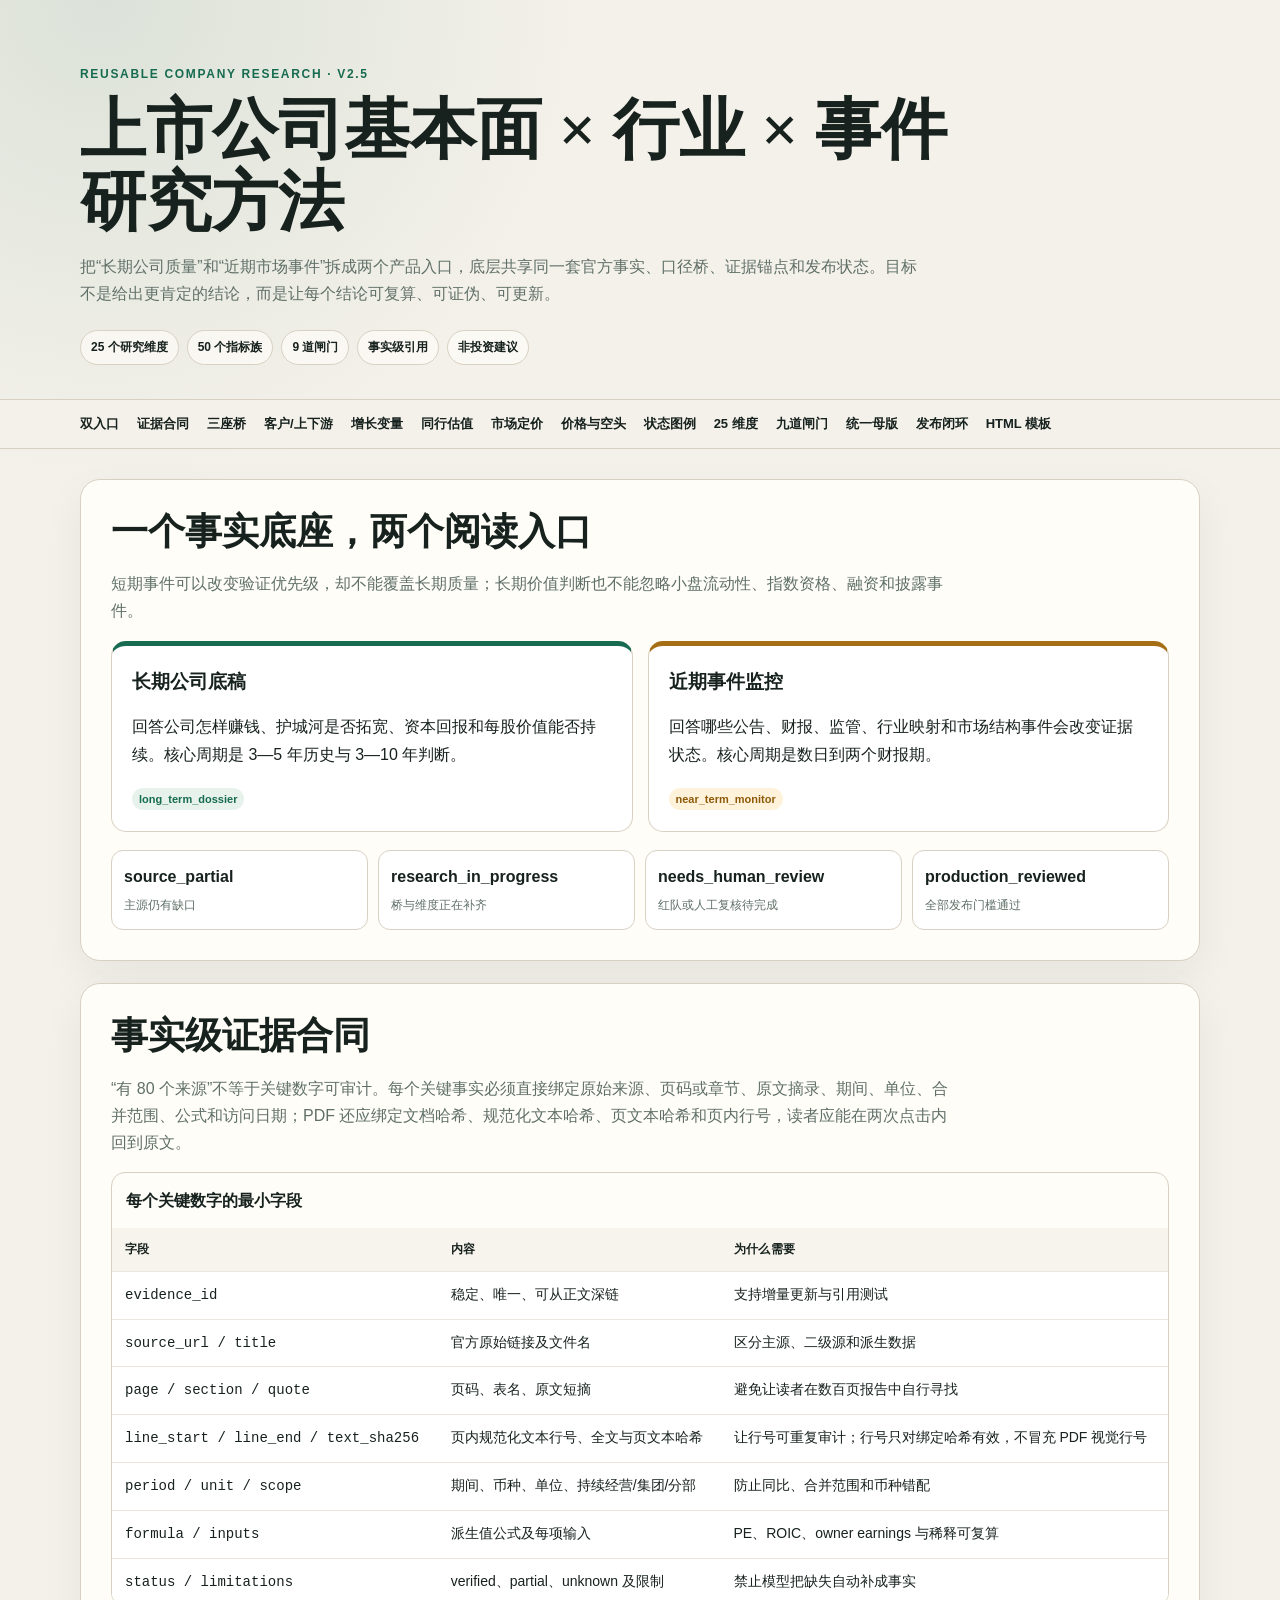
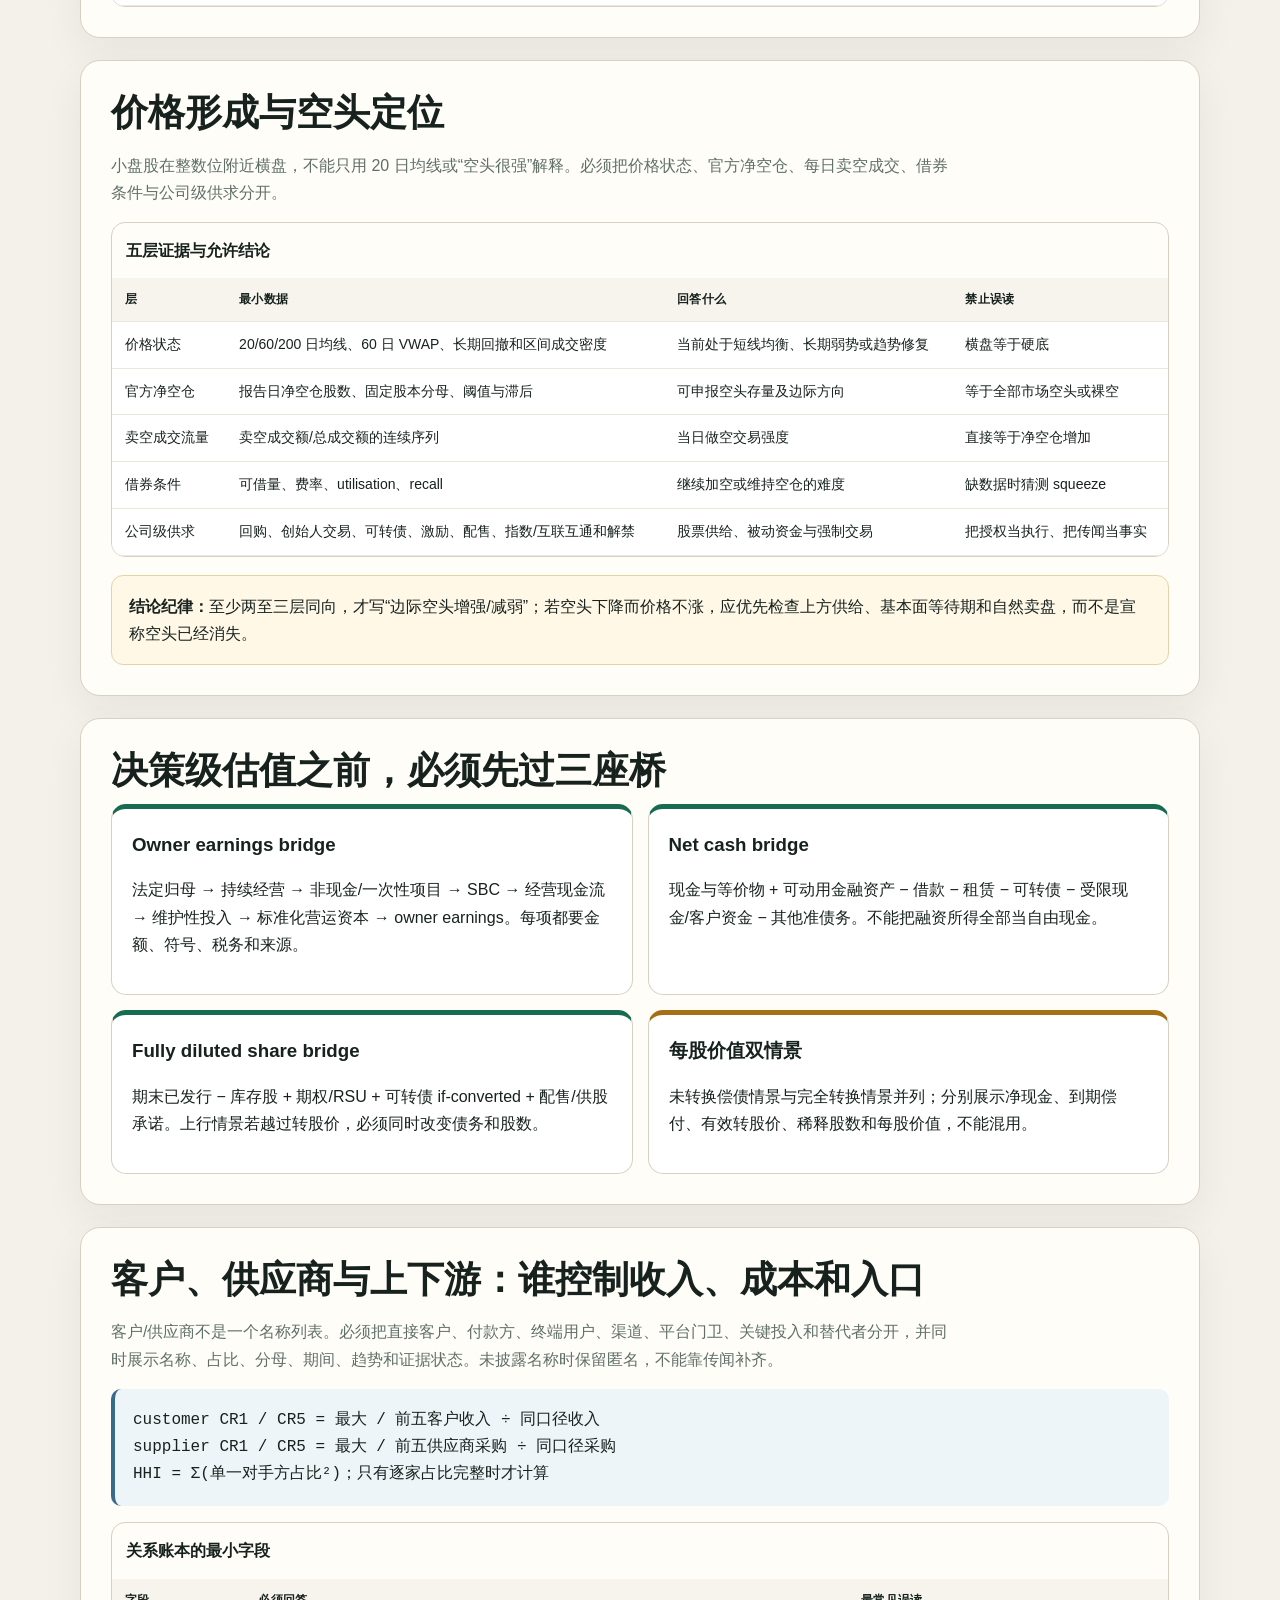
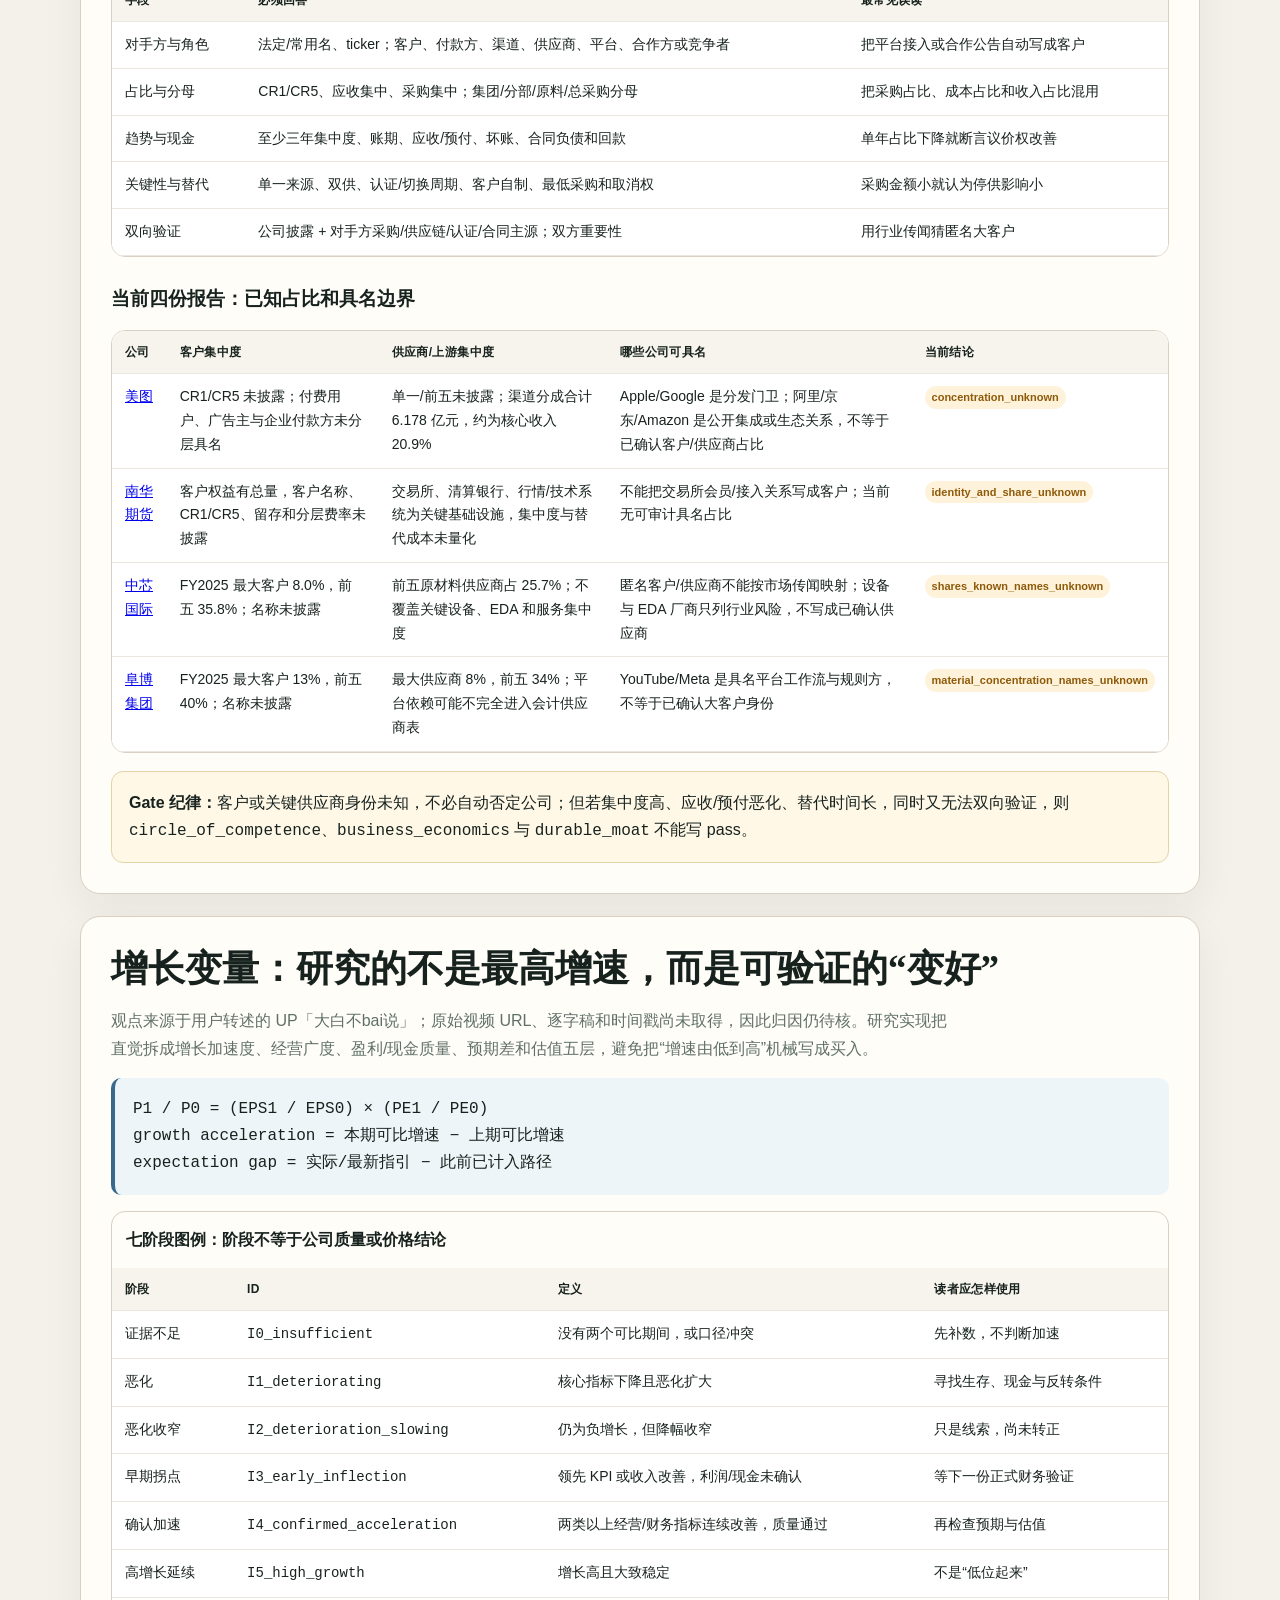
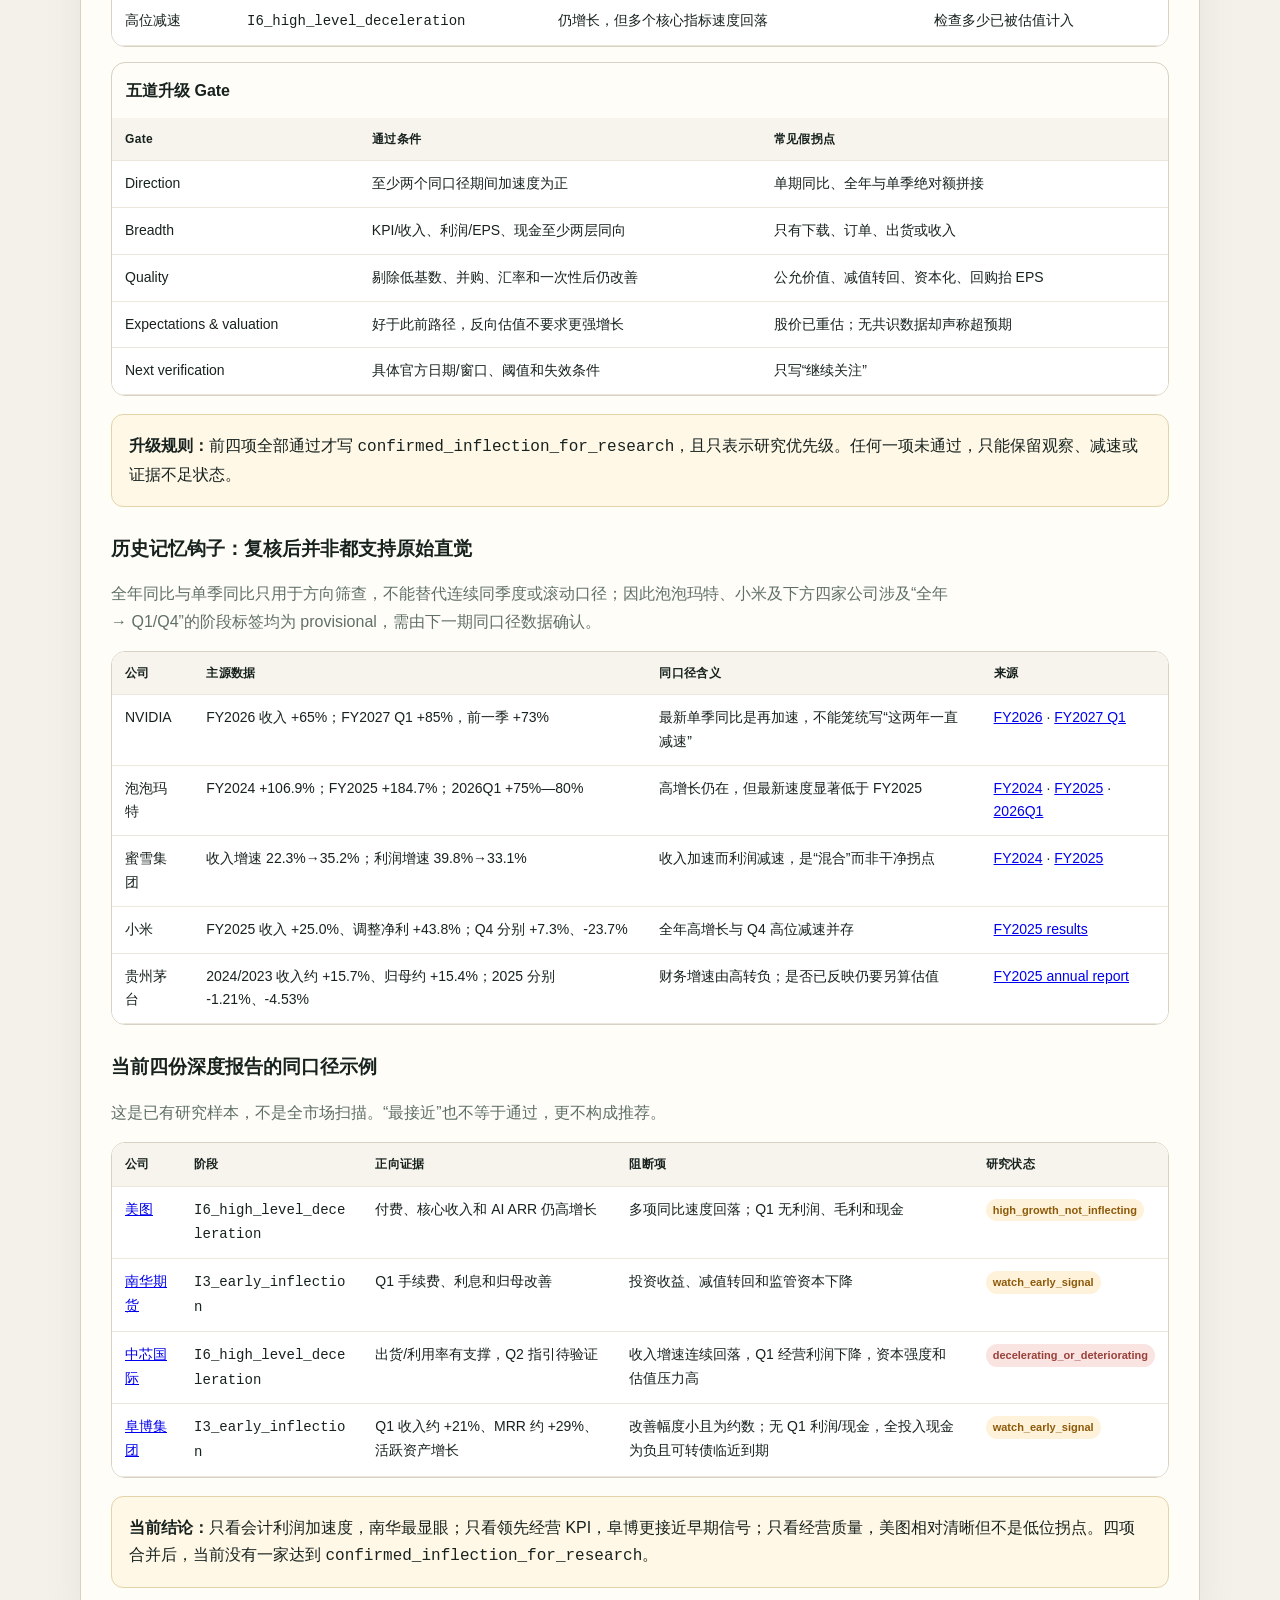
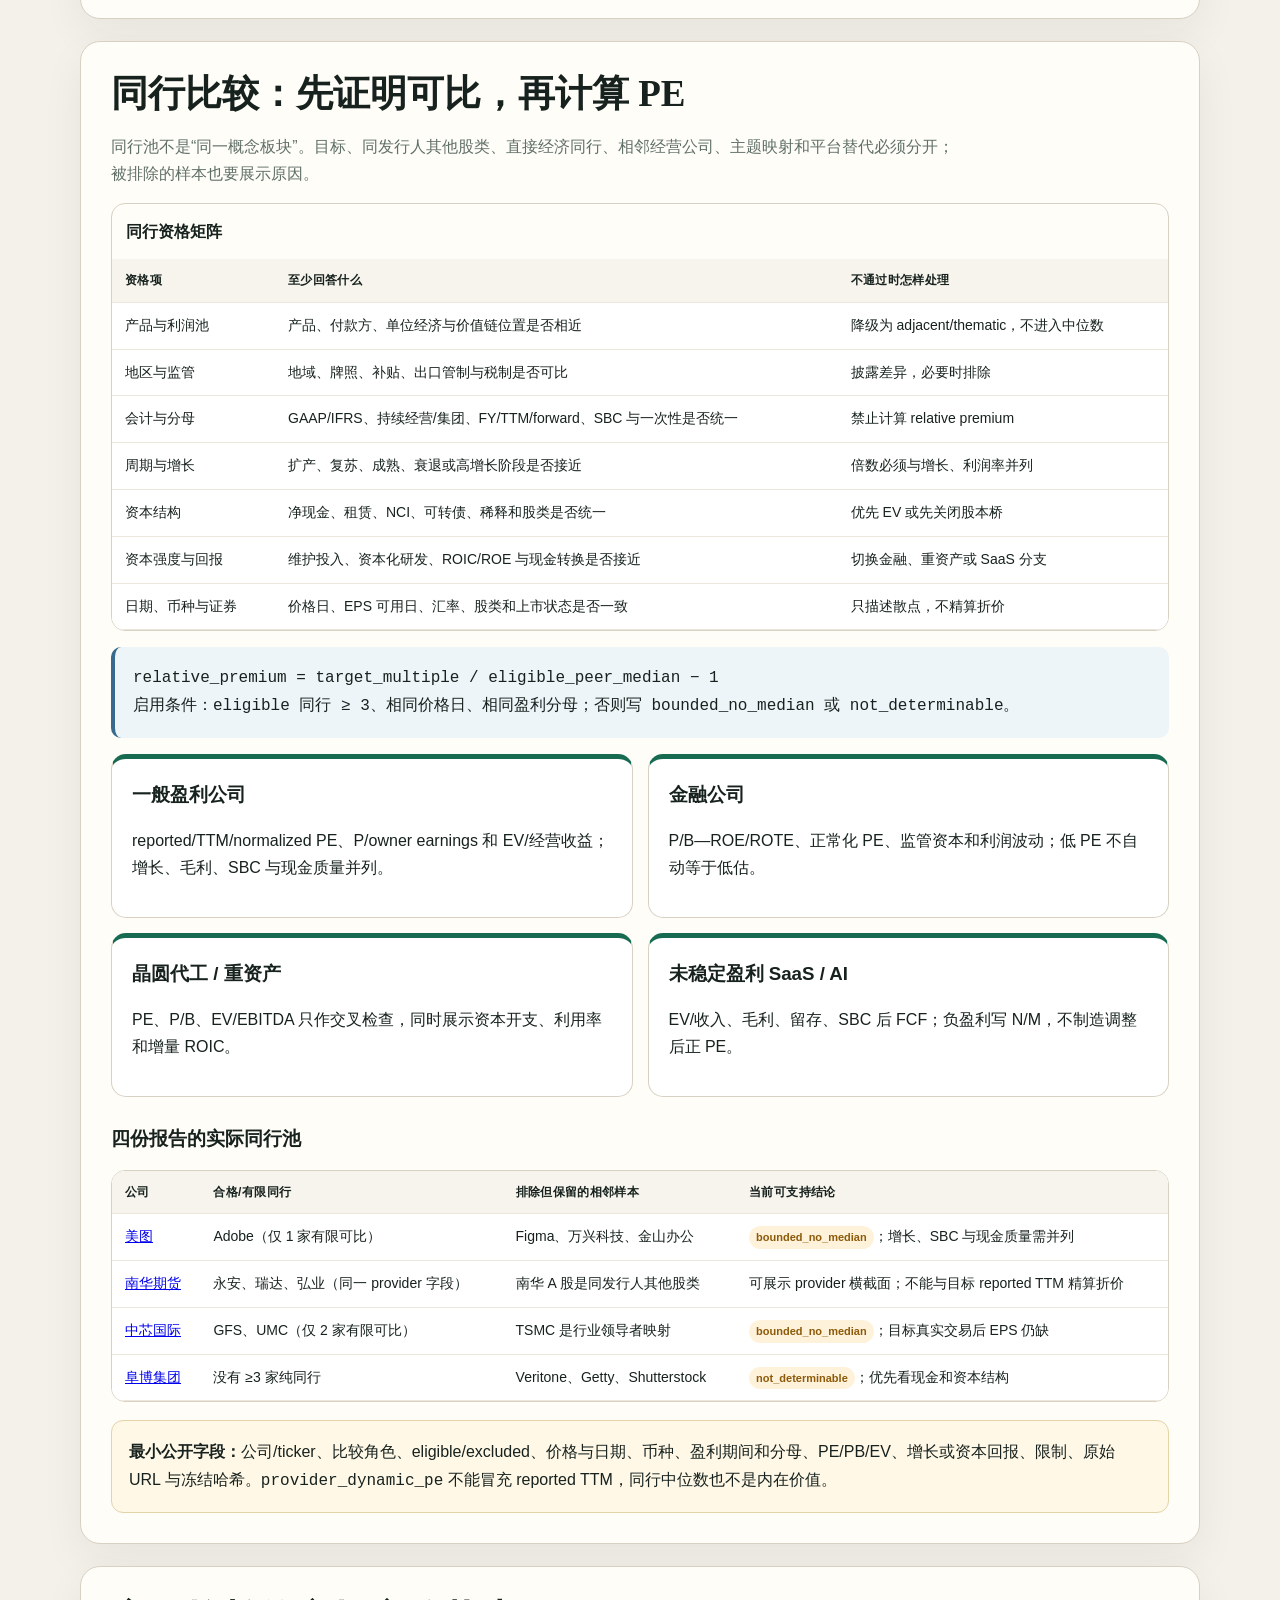
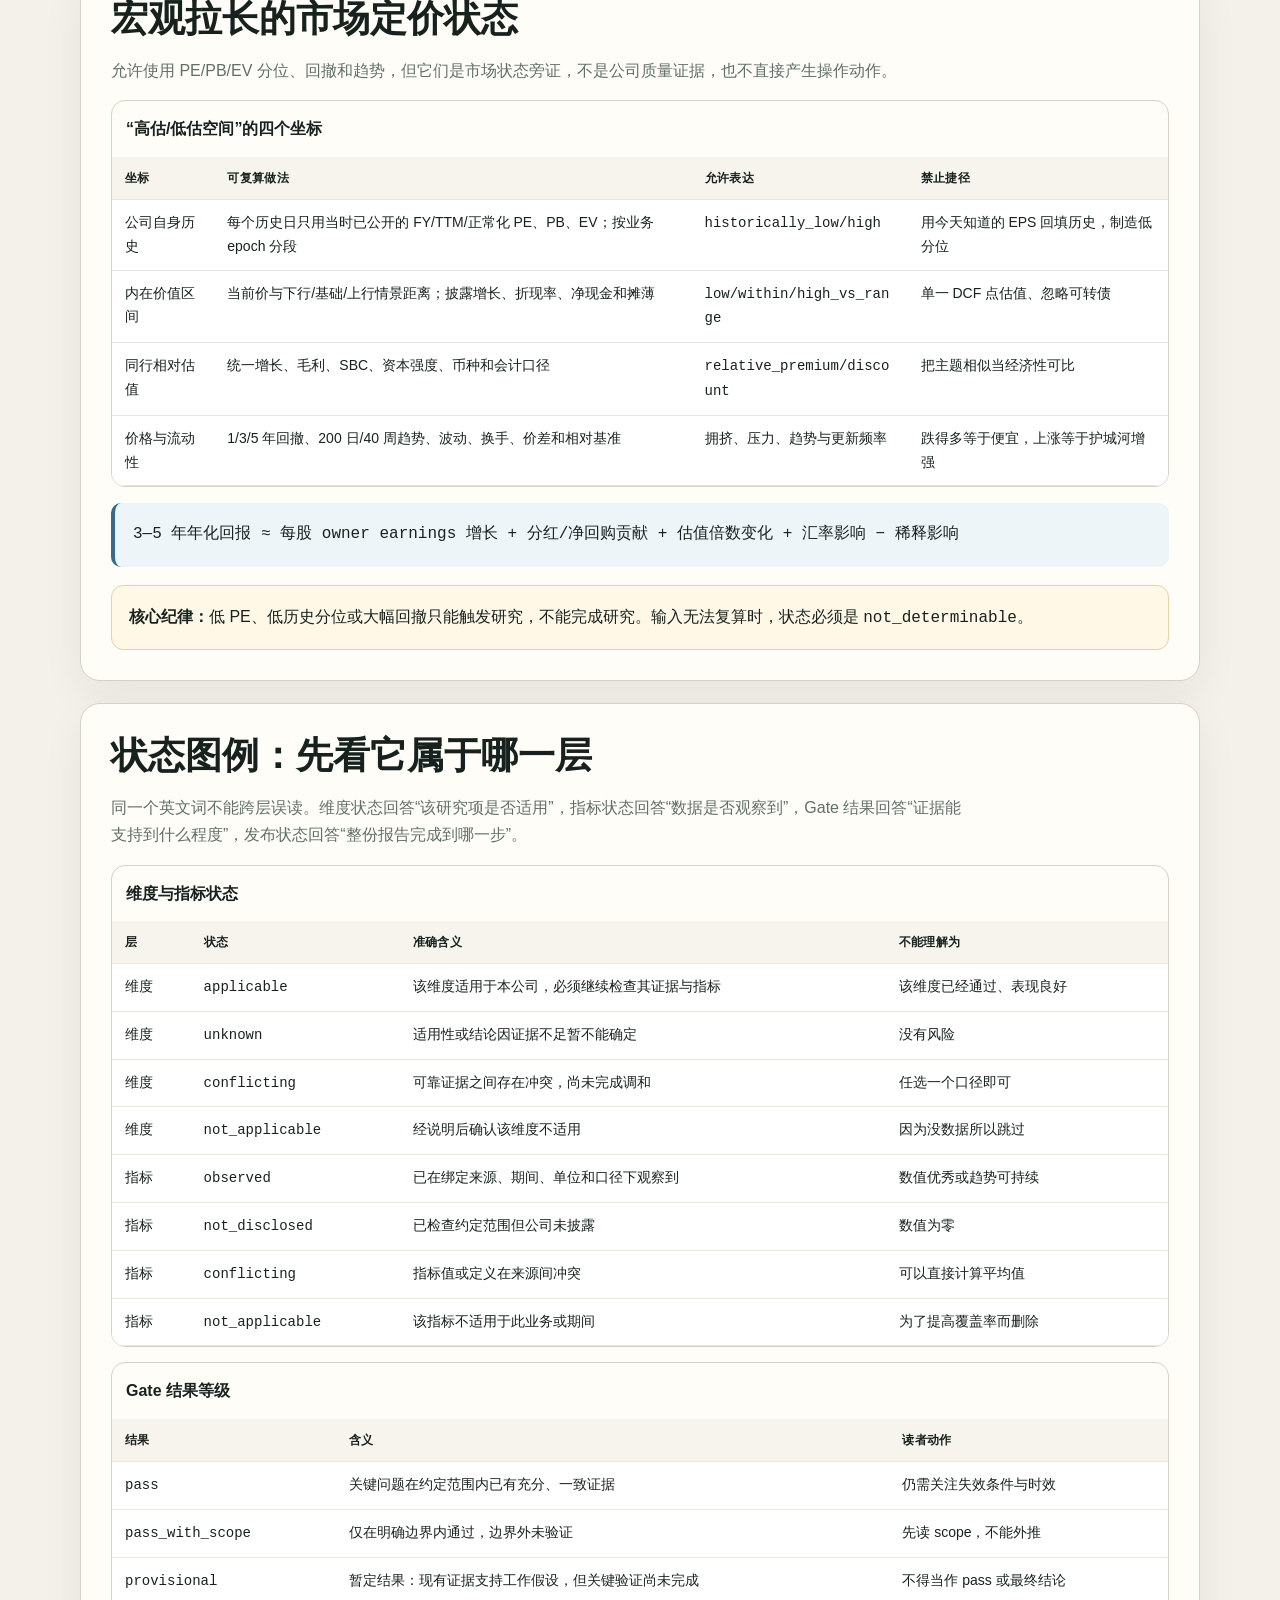
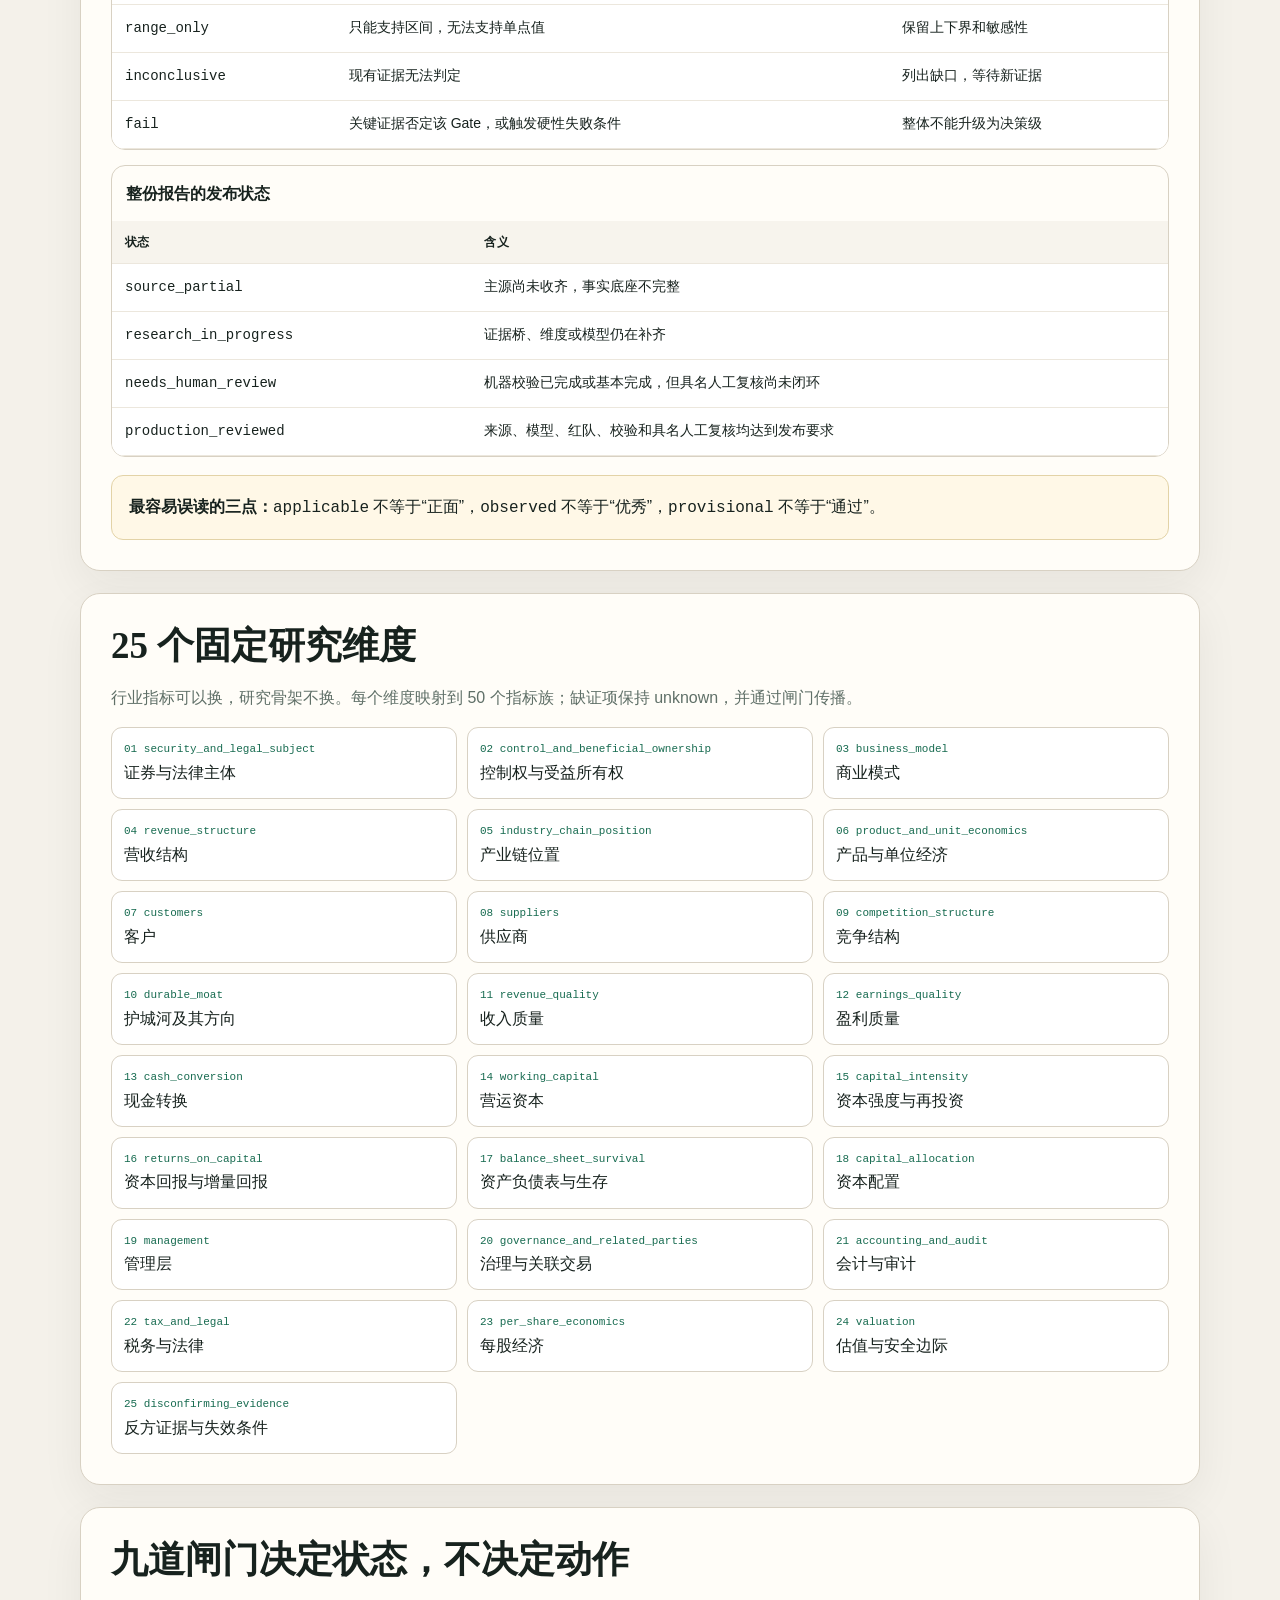
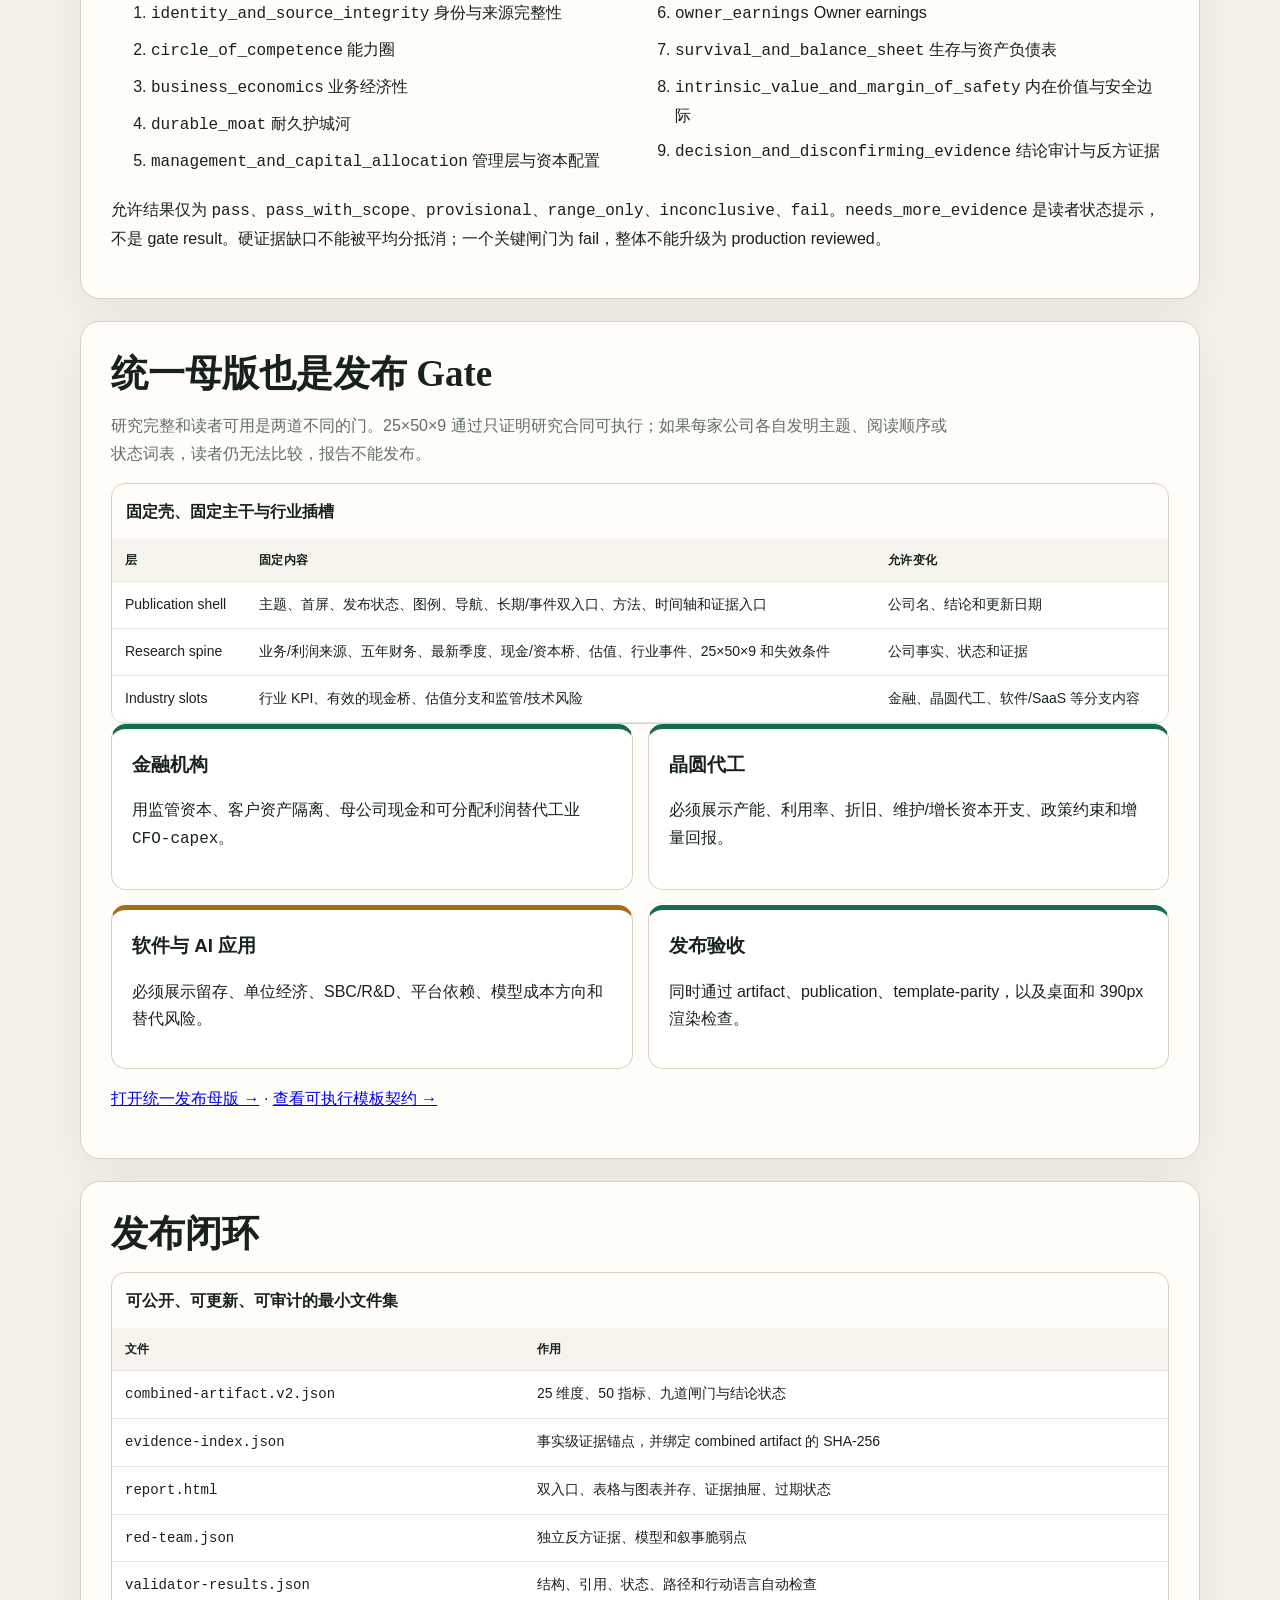
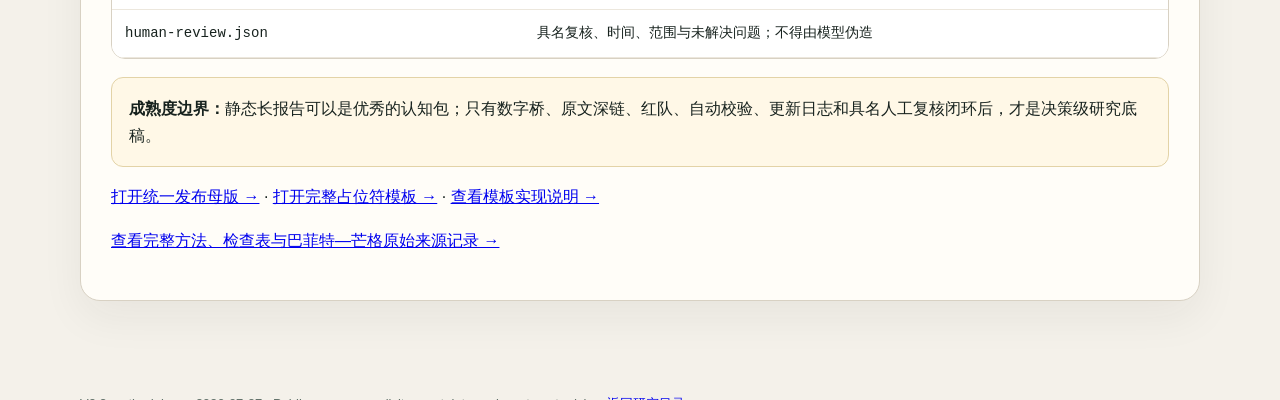
==== commit 8930b8f8: "Add qualified peer valuation comparisons" ====
--- a/docs/listed-company-fundamentals-event-research-methodology.html
+++ b/docs/listed-company-fundamentals-event-research-methodology.html
@@ -4,7 +4,7 @@
   <meta charset="utf-8">
   <meta name="viewport" content="width=device-width, initial-scale=1">
   <meta name="color-scheme" content="light">
-  <title>上市公司研究方法 V2.4</title>
+  <title>上市公司研究方法 V2.5</title>
   <style>
     :root{--ink:#17221e;--muted:#607068;--paper:#f4f1ea;--card:#fffdf8;--line:#d8d1c3;--green:#176b50;--amber:#a66f16;--red:#9a403a;--blue:#386a8e}
     *{box-sizing:border-box}html{scroll-behavior:smooth}body{margin:0;color:var(--ink);background:radial-gradient(circle at 8% 0,rgba(23,107,80,.11),transparent 31rem),var(--paper);font:16px/1.7 -apple-system,BlinkMacSystemFont,"Segoe UI","PingFang SC","Noto Sans CJK SC",sans-serif}
@@ -18,12 +18,12 @@
 </head>
 <body>
   <header>
-    <div class="eyebrow">Reusable company research · V2.4</div>
+    <div class="eyebrow">Reusable company research · V2.5</div>
     <h1>上市公司基本面 × 行业 × 事件研究方法</h1>
     <p class="lead">把“长期公司质量”和“近期市场事件”拆成两个产品入口，底层共享同一套官方事实、口径桥、证据锚点和发布状态。目标不是给出更肯定的结论，而是让每个结论可复算、可证伪、可更新。</p>
     <div class="meta"><span class="pill">25 个研究维度</span><span class="pill">50 个指标族</span><span class="pill">9 道闸门</span><span class="pill">事实级引用</span><span class="pill">非投资建议</span></div>
   </header>
-  <nav><div><a href="#views">双入口</a><a href="#evidence">证据合同</a><a href="#bridges">三座桥</a><a href="#counterparties">客户/上下游</a><a href="#inflection">增长变量</a><a href="#pricing">市场定价</a><a href="#shorts">价格与空头</a><a href="#status-legend">状态图例</a><a href="#dimensions">25 维度</a><a href="#gates">九道闸门</a><a href="#template-contract">统一母版</a><a href="#publication">发布闭环</a><a href="./templates/report-publication-shell-v1.html">HTML 模板</a></div></nav>
+  <nav><div><a href="#views">双入口</a><a href="#evidence">证据合同</a><a href="#bridges">三座桥</a><a href="#counterparties">客户/上下游</a><a href="#inflection">增长变量</a><a href="#peers">同行估值</a><a href="#pricing">市场定价</a><a href="#shorts">价格与空头</a><a href="#status-legend">状态图例</a><a href="#dimensions">25 维度</a><a href="#gates">九道闸门</a><a href="#template-contract">统一母版</a><a href="#publication">发布闭环</a><a href="./templates/report-publication-shell-v1.html">HTML 模板</a></div></nav>
   <main>
     <section id="views">
       <h2>一个事实底座，两个阅读入口</h2>
@@ -134,6 +134,35 @@
         <tr><td><a href="./fubo-group-03738-hk/report.html">阜博集团</a></td><td><code>I3_early_inflection</code></td><td>Q1 收入约 +21%、MRR 约 +29%、活跃资产增长</td><td>改善幅度小且为约数；无 Q1 利润/现金，全投入现金为负且可转债临近到期</td><td><span class="tag warn">watch_early_signal</span></td></tr>
       </tbody></table></div>
       <div class="callout"><strong>当前结论：</strong>只看会计利润加速度，南华最显眼；只看领先经营 KPI，阜博更接近早期信号；只看经营质量，美图相对清晰但不是低位拐点。四项合并后，当前没有一家达到 <code>confirmed_inflection_for_research</code>。</div>
+    </section>
+
+    <section id="peers">
+      <h2>同行比较：先证明可比，再计算 PE</h2>
+      <p class="dek">同行池不是“同一概念板块”。目标、同发行人其他股类、直接经济同行、相邻经营公司、主题映射和平台替代必须分开；被排除的样本也要展示原因。</p>
+      <div class="table-wrap"><table><caption>同行资格矩阵</caption><thead><tr><th>资格项</th><th>至少回答什么</th><th>不通过时怎样处理</th></tr></thead><tbody>
+        <tr><td>产品与利润池</td><td>产品、付款方、单位经济与价值链位置是否相近</td><td>降级为 adjacent/thematic，不进入中位数</td></tr>
+        <tr><td>地区与监管</td><td>地域、牌照、补贴、出口管制与税制是否可比</td><td>披露差异，必要时排除</td></tr>
+        <tr><td>会计与分母</td><td>GAAP/IFRS、持续经营/集团、FY/TTM/forward、SBC 与一次性是否统一</td><td>禁止计算 relative premium</td></tr>
+        <tr><td>周期与增长</td><td>扩产、复苏、成熟、衰退或高增长阶段是否接近</td><td>倍数必须与增长、利润率并列</td></tr>
+        <tr><td>资本结构</td><td>净现金、租赁、NCI、可转债、稀释和股类是否统一</td><td>优先 EV 或先关闭股本桥</td></tr>
+        <tr><td>资本强度与回报</td><td>维护投入、资本化研发、ROIC/ROE 与现金转换是否接近</td><td>切换金融、重资产或 SaaS 分支</td></tr>
+        <tr><td>日期、币种与证券</td><td>价格日、EPS 可用日、汇率、股类和上市状态是否一致</td><td>只描述散点，不精算折价</td></tr>
+      </tbody></table></div>
+      <div class="formula">relative_premium = target_multiple / eligible_peer_median − 1<br>启用条件：eligible 同行 ≥ 3、相同价格日、相同盈利分母；否则写 bounded_no_median 或 not_determinable。</div>
+      <div class="grid">
+        <article class="card"><h3>一般盈利公司</h3><p>reported/TTM/normalized PE、P/owner earnings 和 EV/经营收益；增长、毛利、SBC 与现金质量并列。</p></article>
+        <article class="card"><h3>金融公司</h3><p>P/B—ROE/ROTE、正常化 PE、监管资本和利润波动；低 PE 不自动等于低估。</p></article>
+        <article class="card"><h3>晶圆代工 / 重资产</h3><p>PE、P/B、EV/EBITDA 只作交叉检查，同时展示资本开支、利用率和增量 ROIC。</p></article>
+        <article class="card"><h3>未稳定盈利 SaaS / AI</h3><p>EV/收入、毛利、留存、SBC 后 FCF；负盈利写 N/M，不制造调整后正 PE。</p></article>
+      </div>
+      <h3>四份报告的实际同行池</h3>
+      <div class="table-wrap"><table><thead><tr><th>公司</th><th>合格/有限同行</th><th>排除但保留的相邻样本</th><th>当前可支持结论</th></tr></thead><tbody>
+        <tr><td><a href="./meitu-01357-hk/report.html#peer-valuation">美图</a></td><td>Adobe（仅 1 家有限可比）</td><td>Figma、万兴科技、金山办公</td><td><span class="tag warn">bounded_no_median</span>；增长、SBC 与现金质量需并列</td></tr>
+        <tr><td><a href="./nanhua-futures-02691-hk/report.html#peer-valuation">南华期货</a></td><td>永安、瑞达、弘业（同一 provider 字段）</td><td>南华 A 股是同发行人其他股类</td><td>可展示 provider 横截面；不能与目标 reported TTM 精算折价</td></tr>
+        <tr><td><a href="./smic-00981-hk/report.html#peer-valuation">中芯国际</a></td><td>GFS、UMC（仅 2 家有限可比）</td><td>TSMC 是行业领导者映射</td><td><span class="tag warn">bounded_no_median</span>；目标真实交易后 EPS 仍缺</td></tr>
+        <tr><td><a href="./fubo-group-03738-hk/report.html#peer-valuation">阜博集团</a></td><td>没有 ≥3 家纯同行</td><td>Veritone、Getty、Shutterstock</td><td><span class="tag warn">not_determinable</span>；优先看现金和资本结构</td></tr>
+      </tbody></table></div>
+      <div class="callout"><strong>最小公开字段：</strong>公司/ticker、比较角色、eligible/excluded、价格与日期、币种、盈利期间和分母、PE/PB/EV、增长或资本回报、限制、原始 URL 与冻结哈希。<code>provider_dynamic_pe</code> 不能冒充 reported TTM，同行中位数也不是内在价值。</div>
     </section>
 
     <section id="pricing">
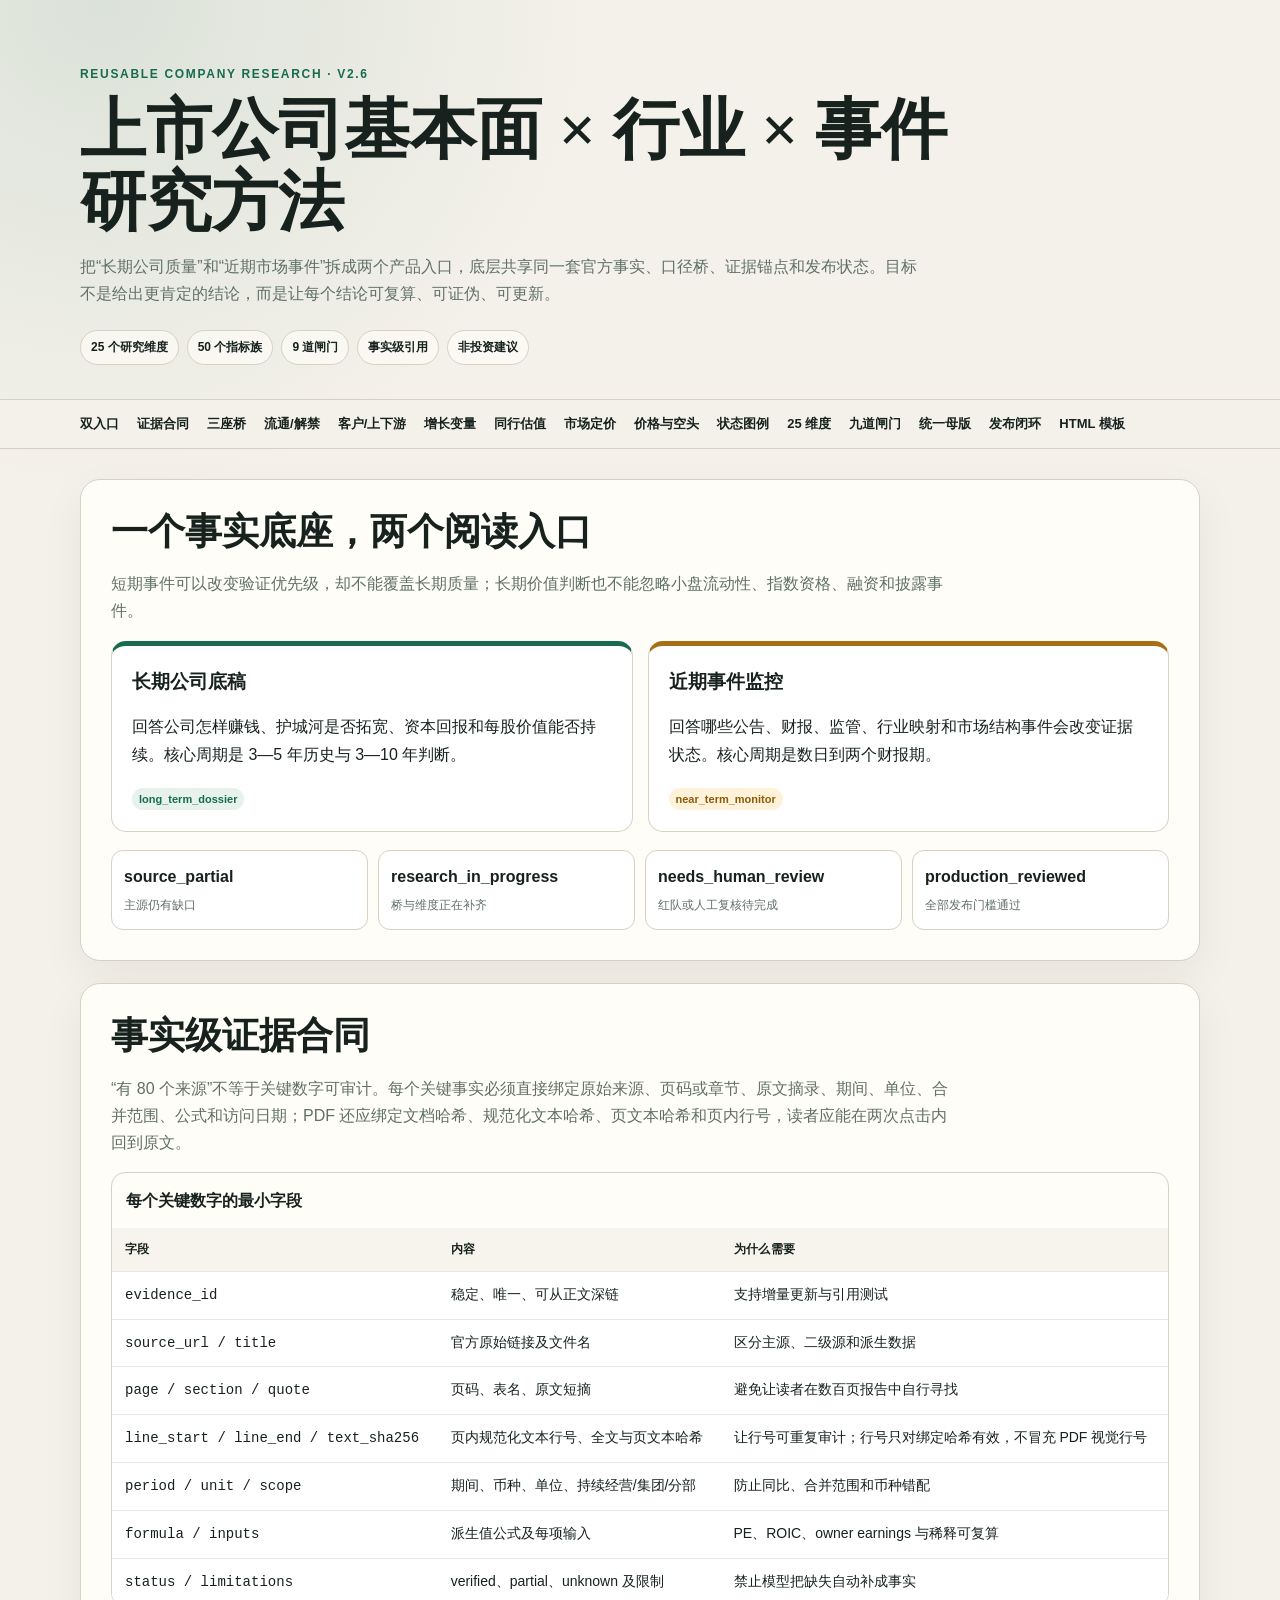
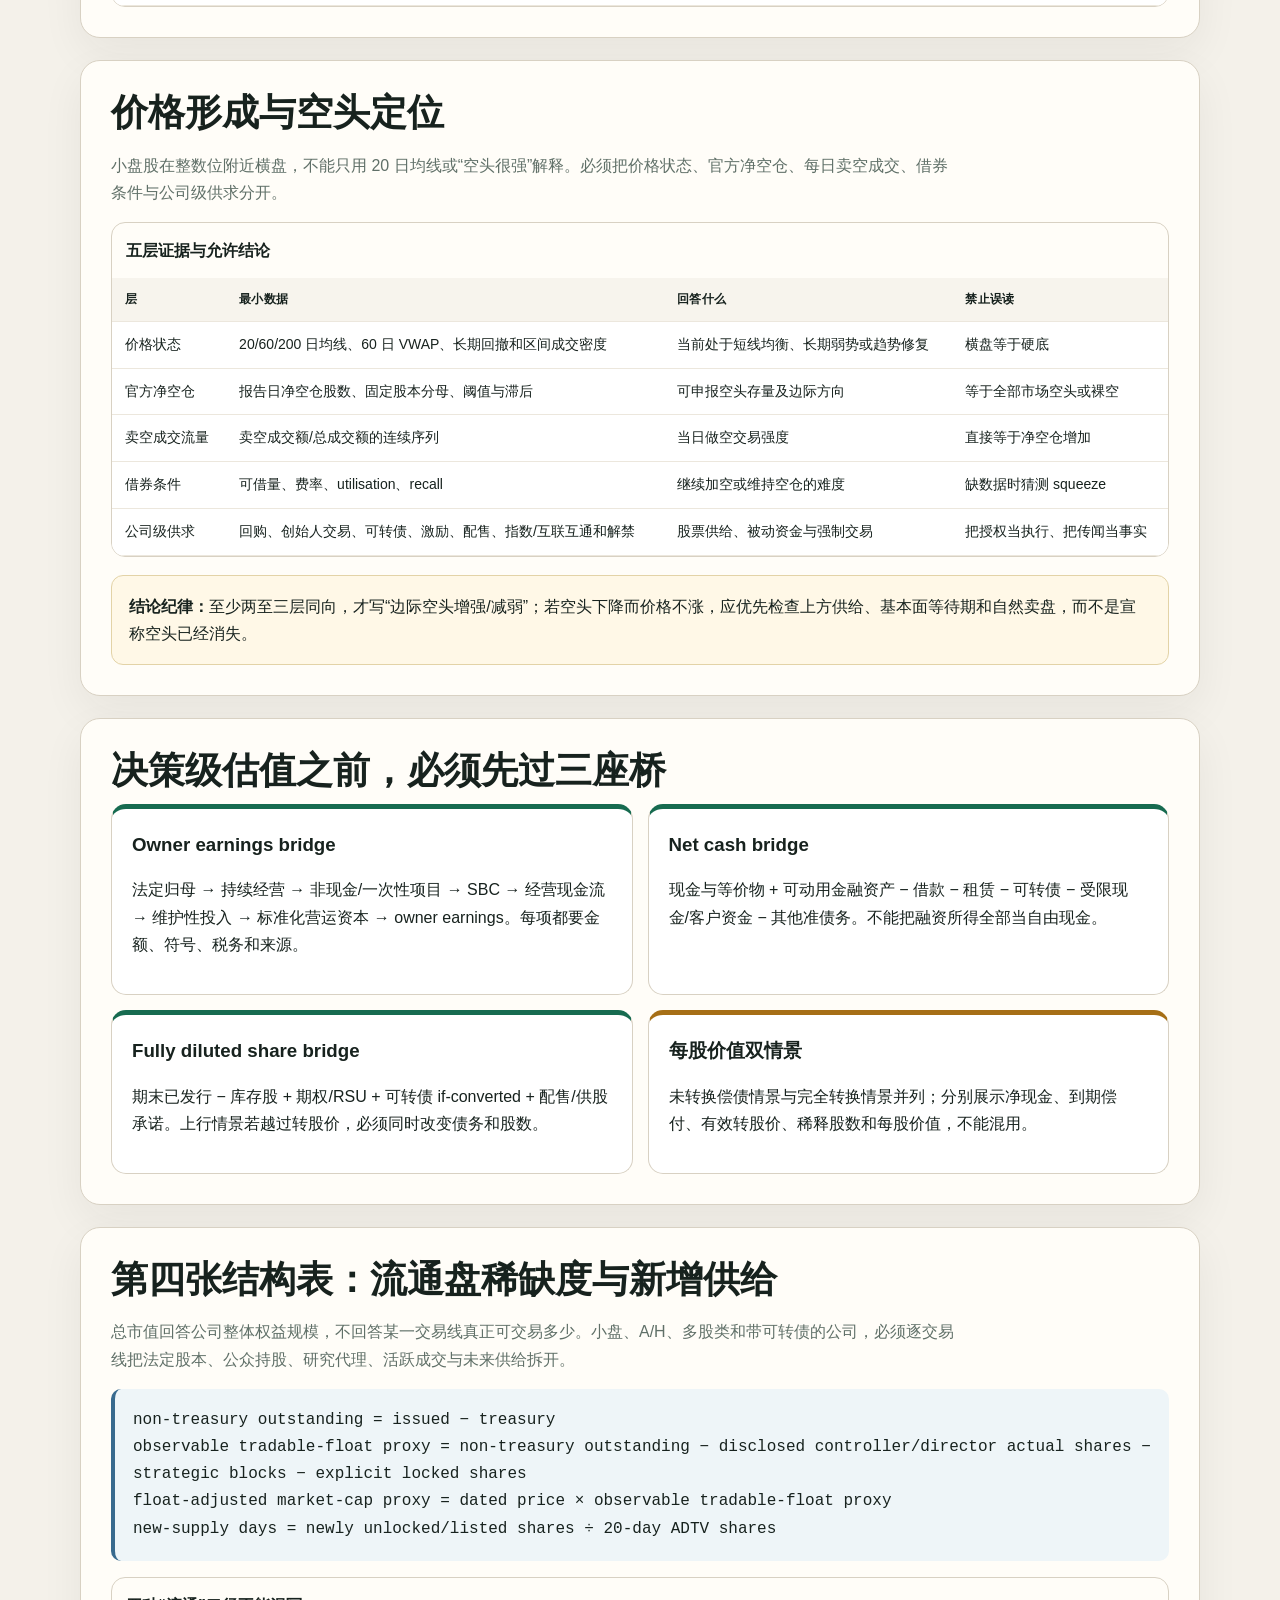
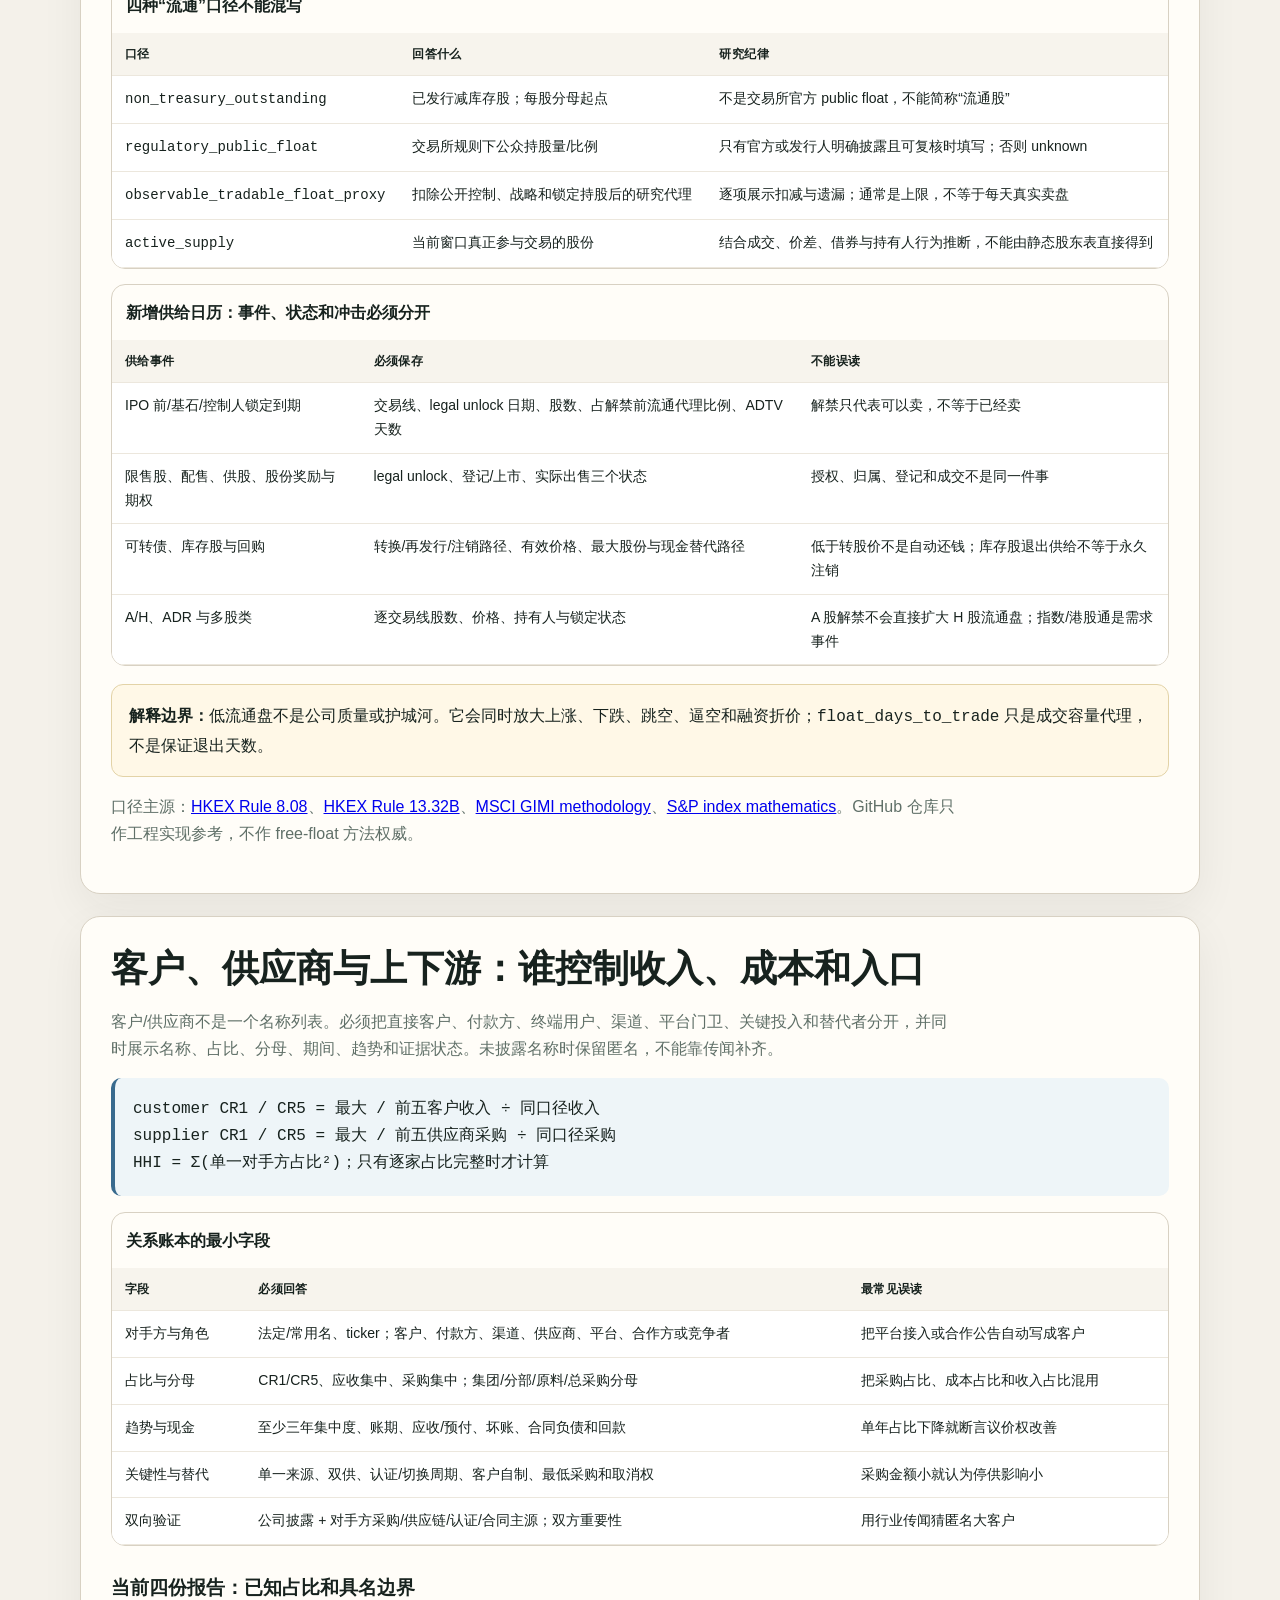
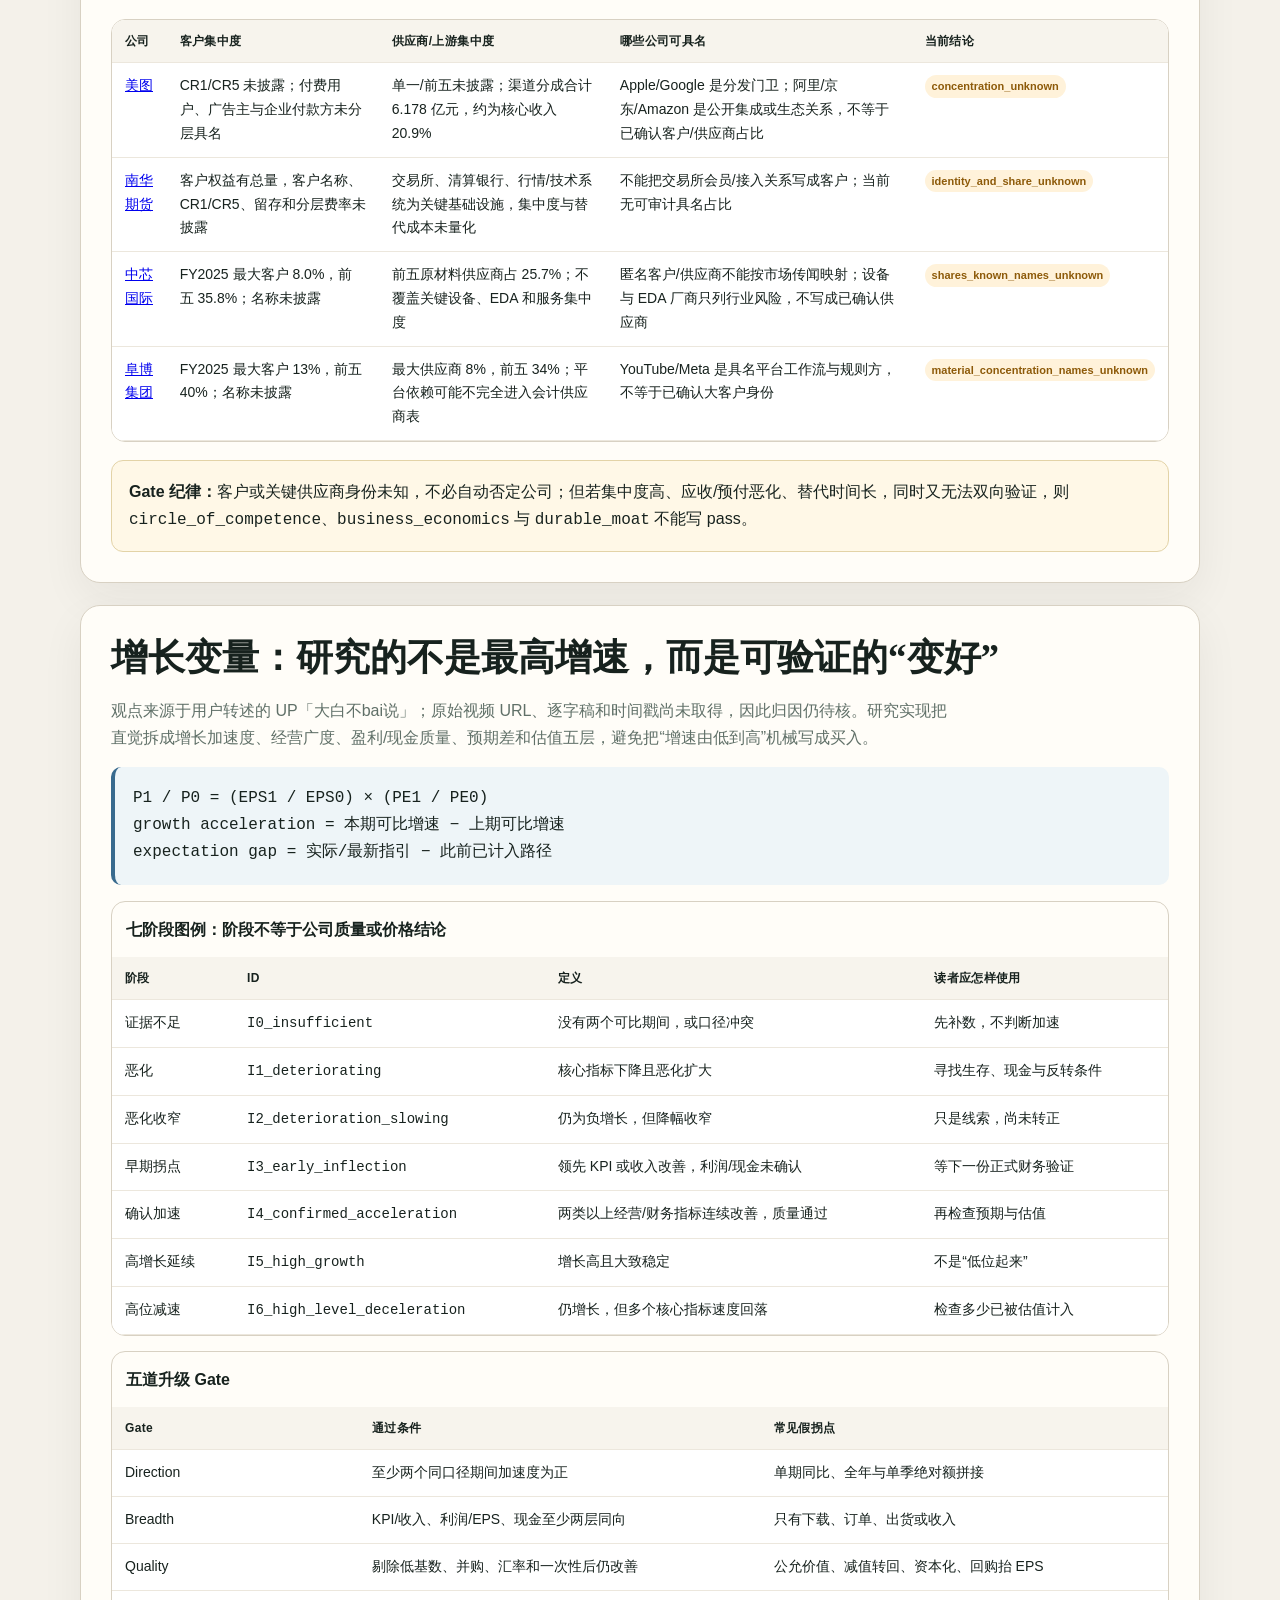
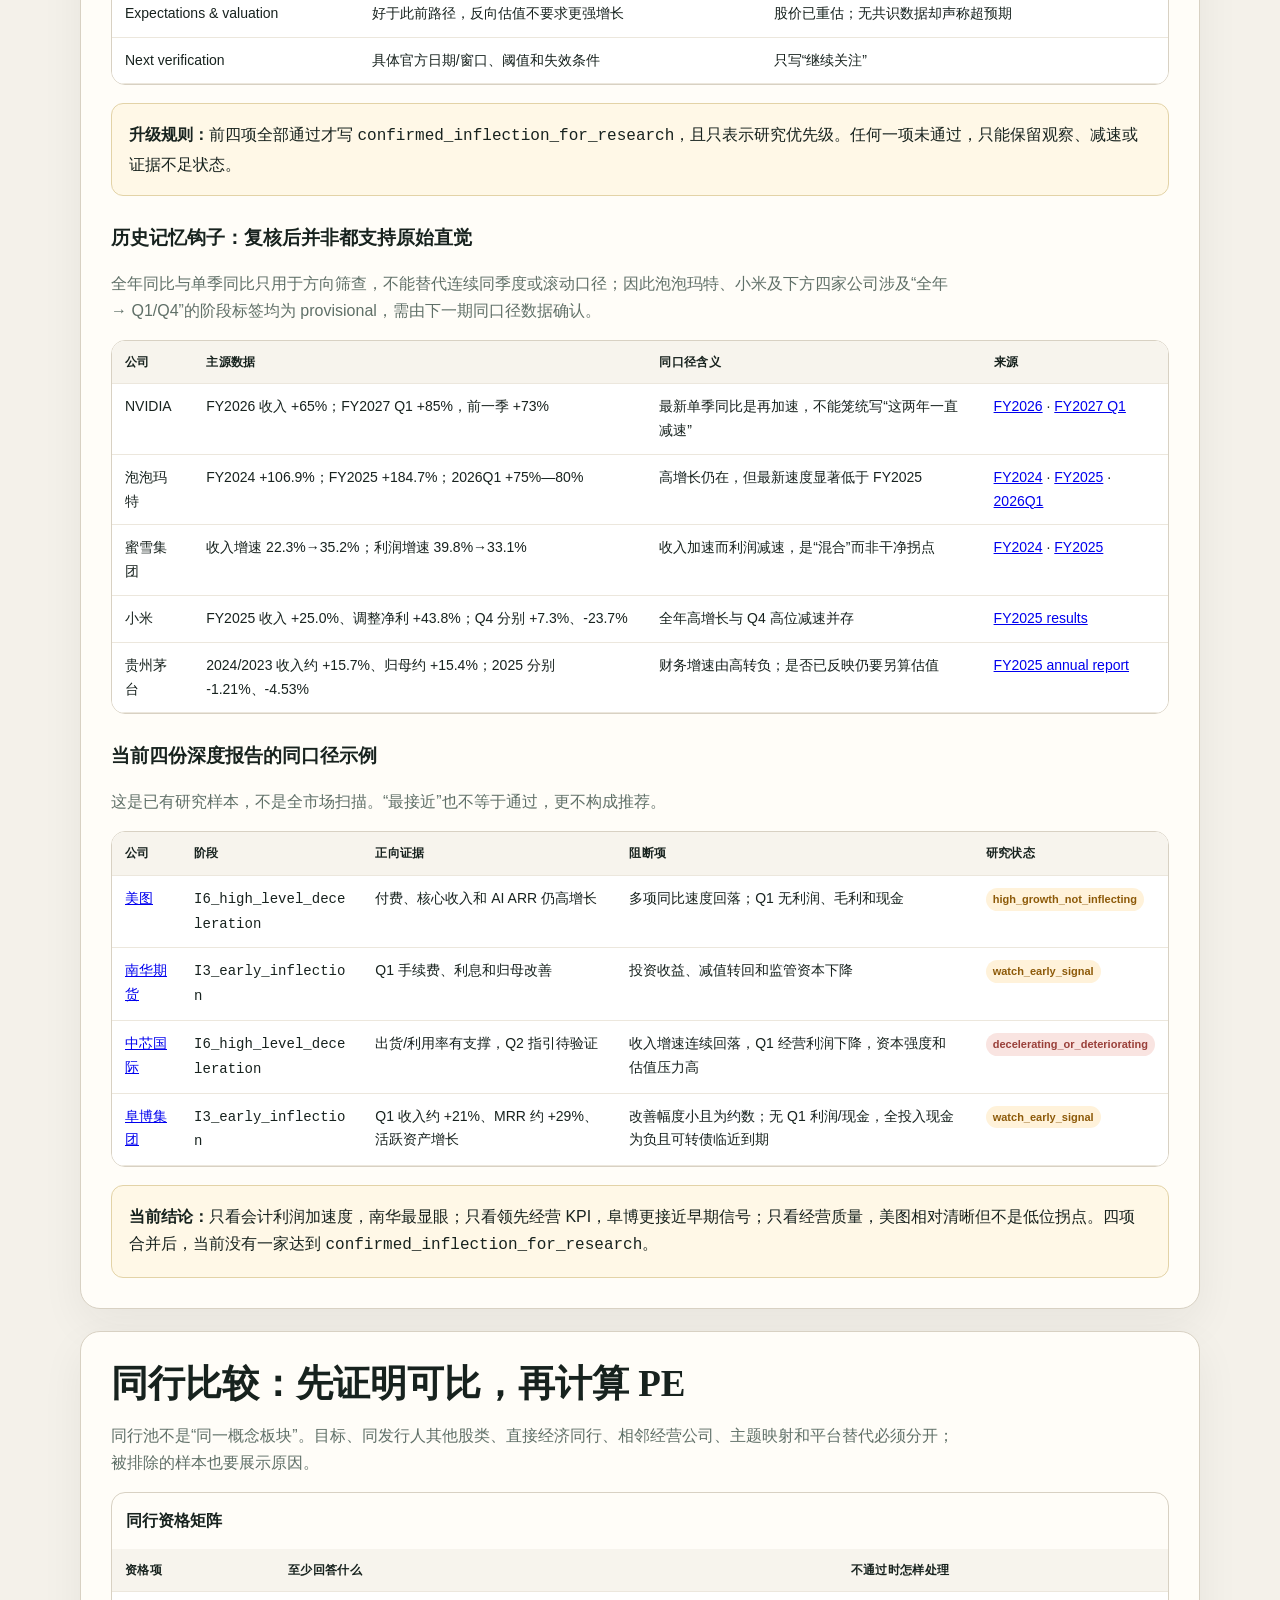
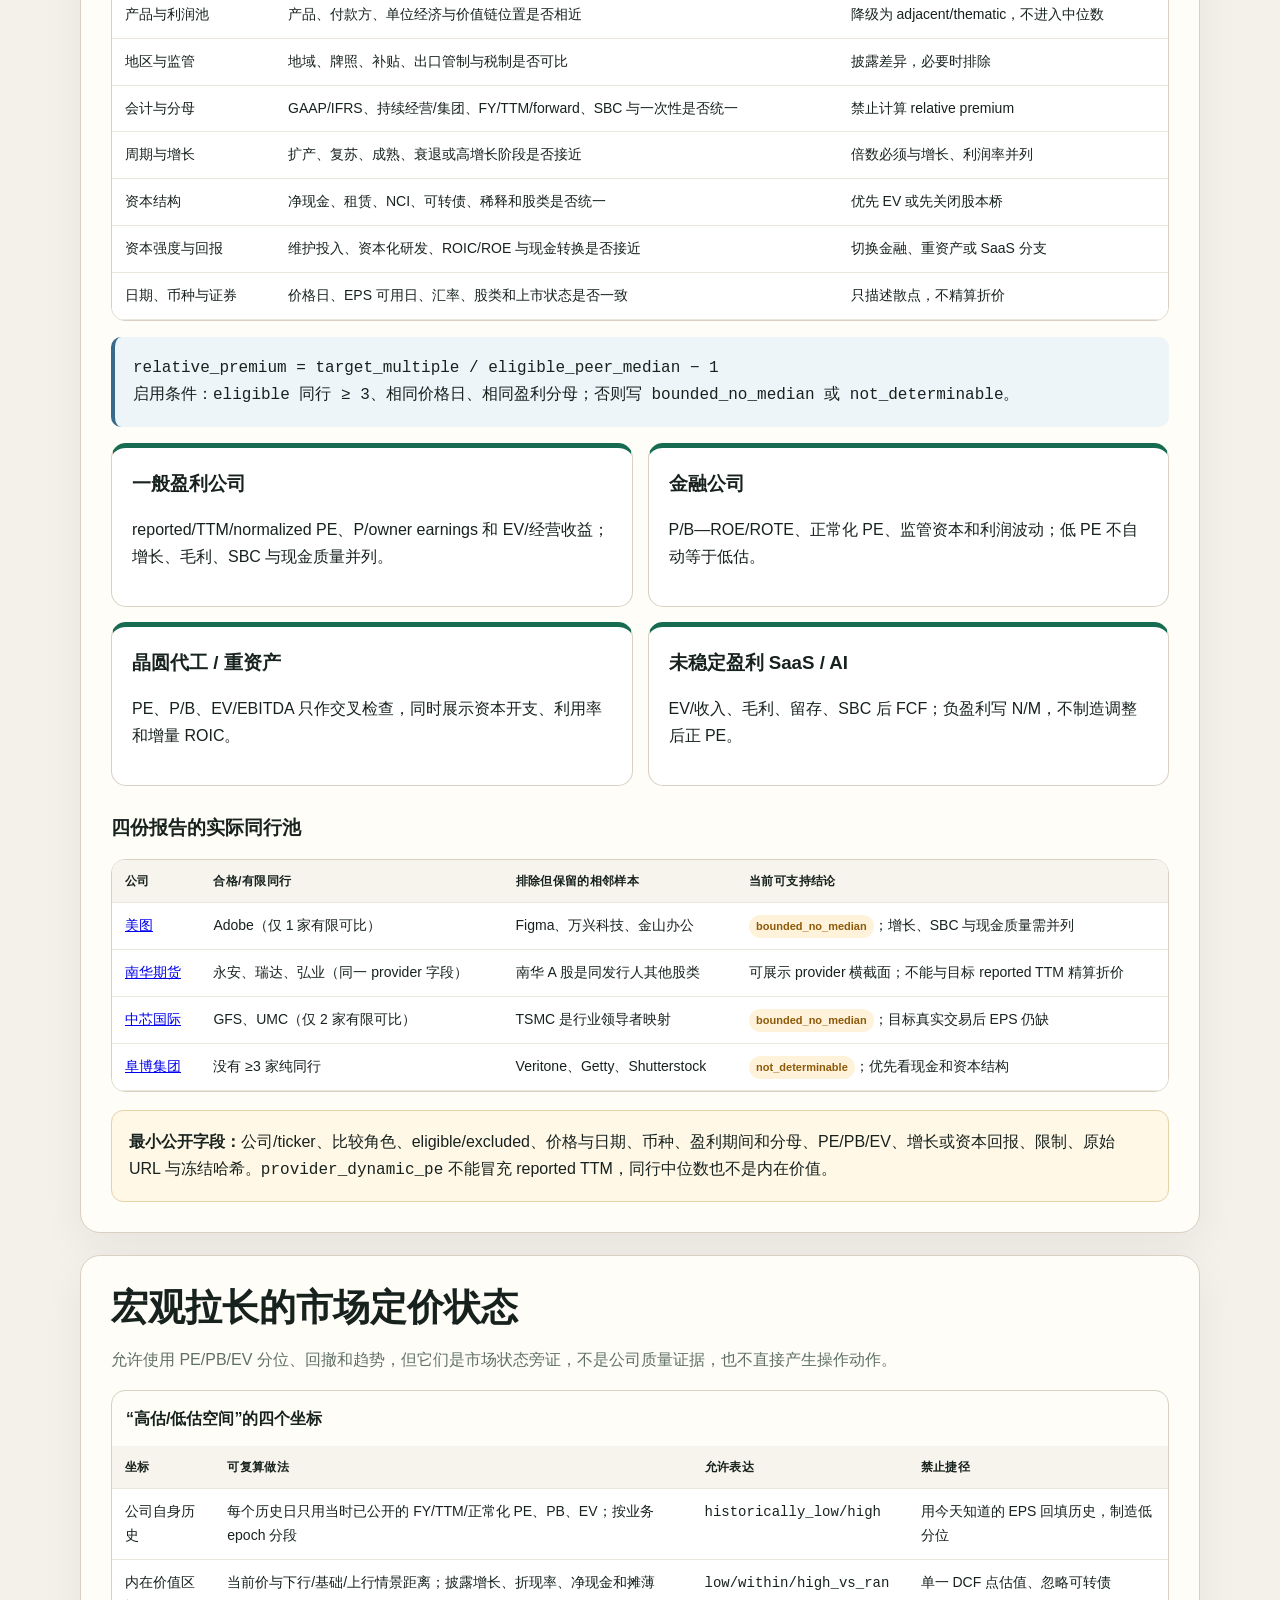
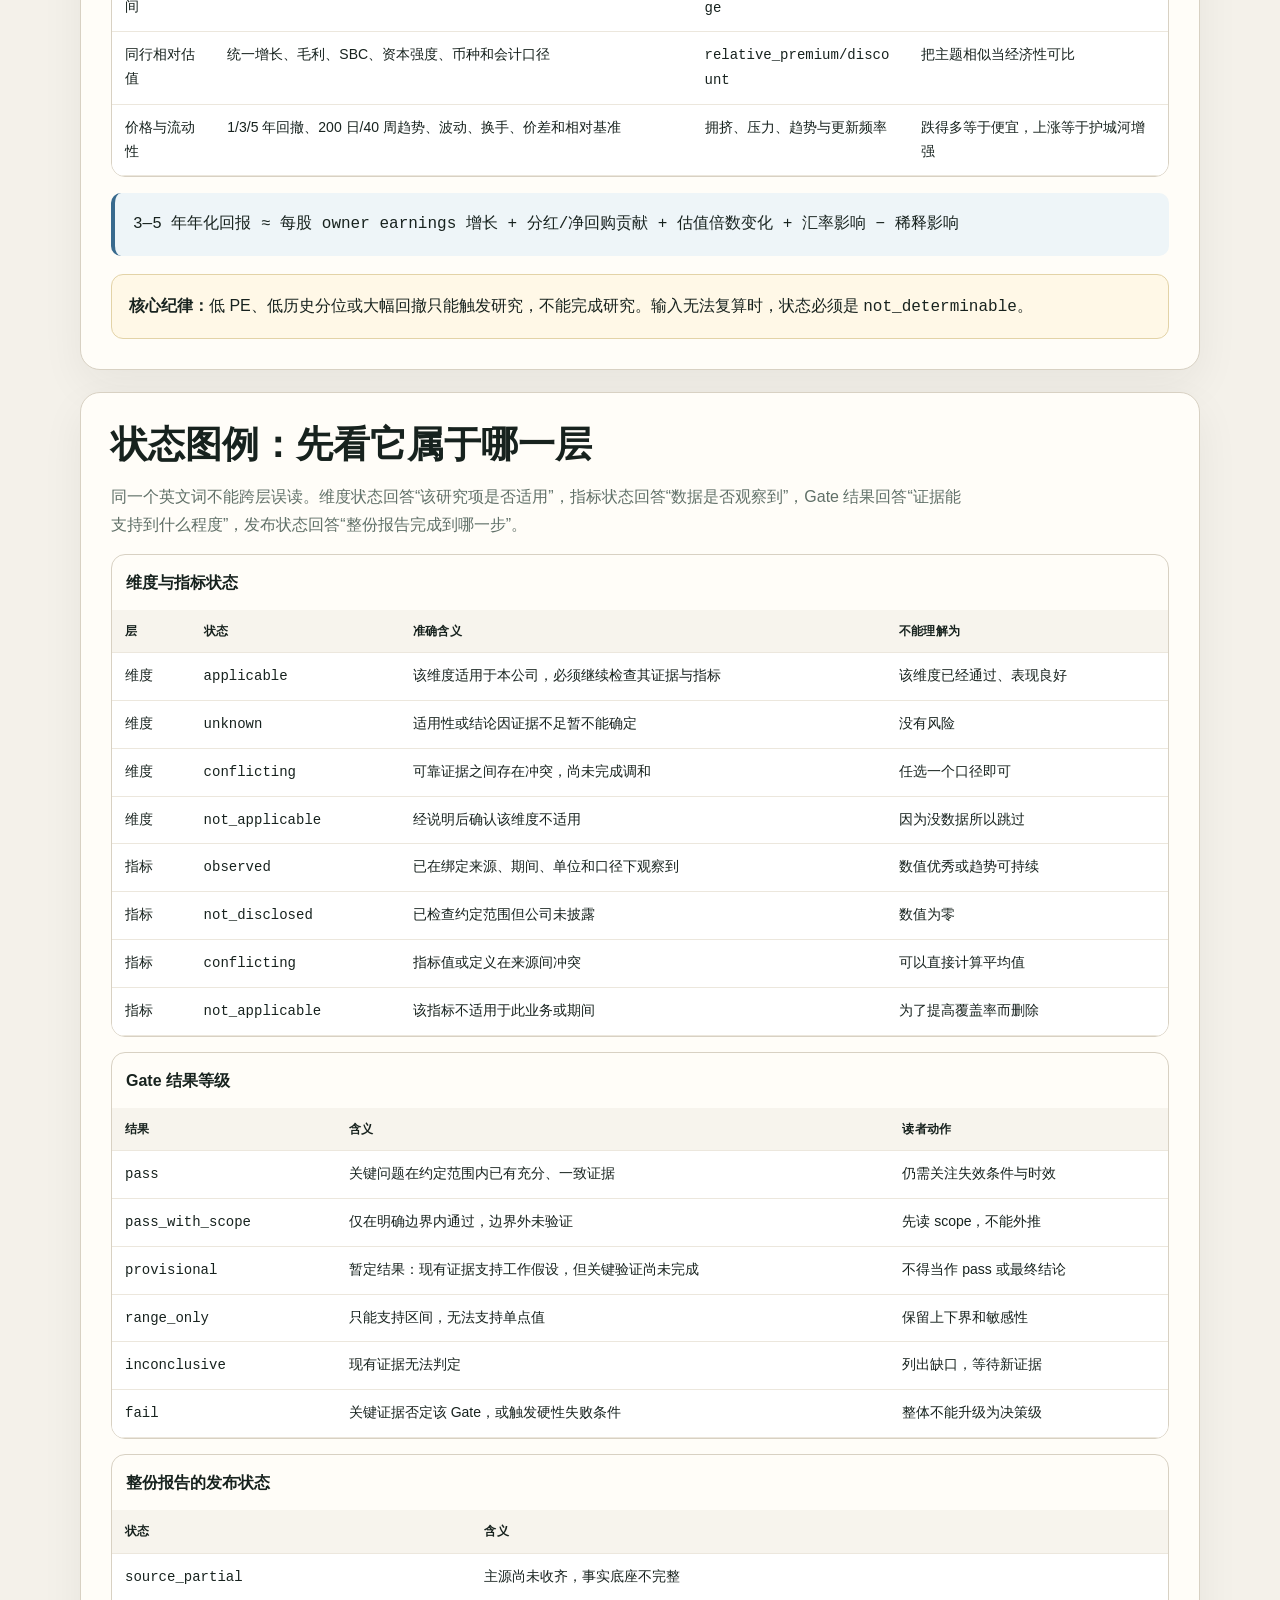
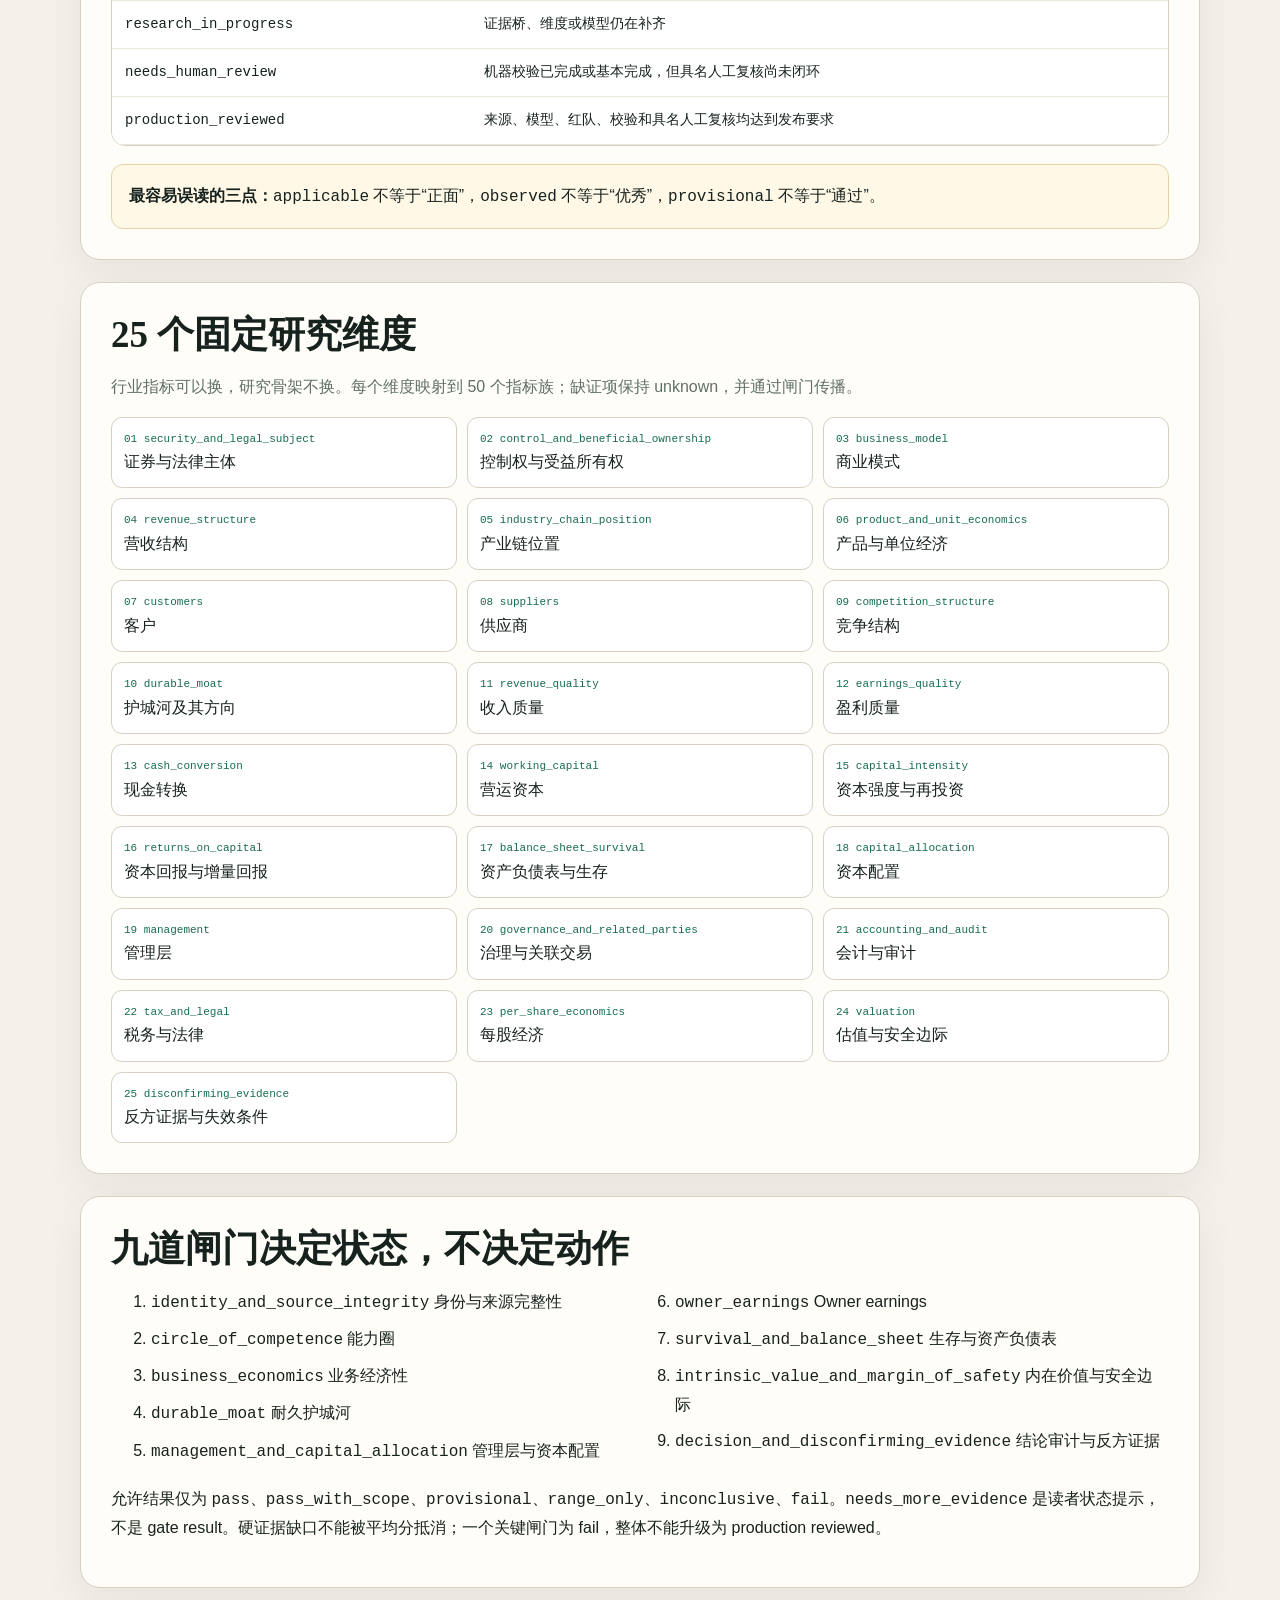
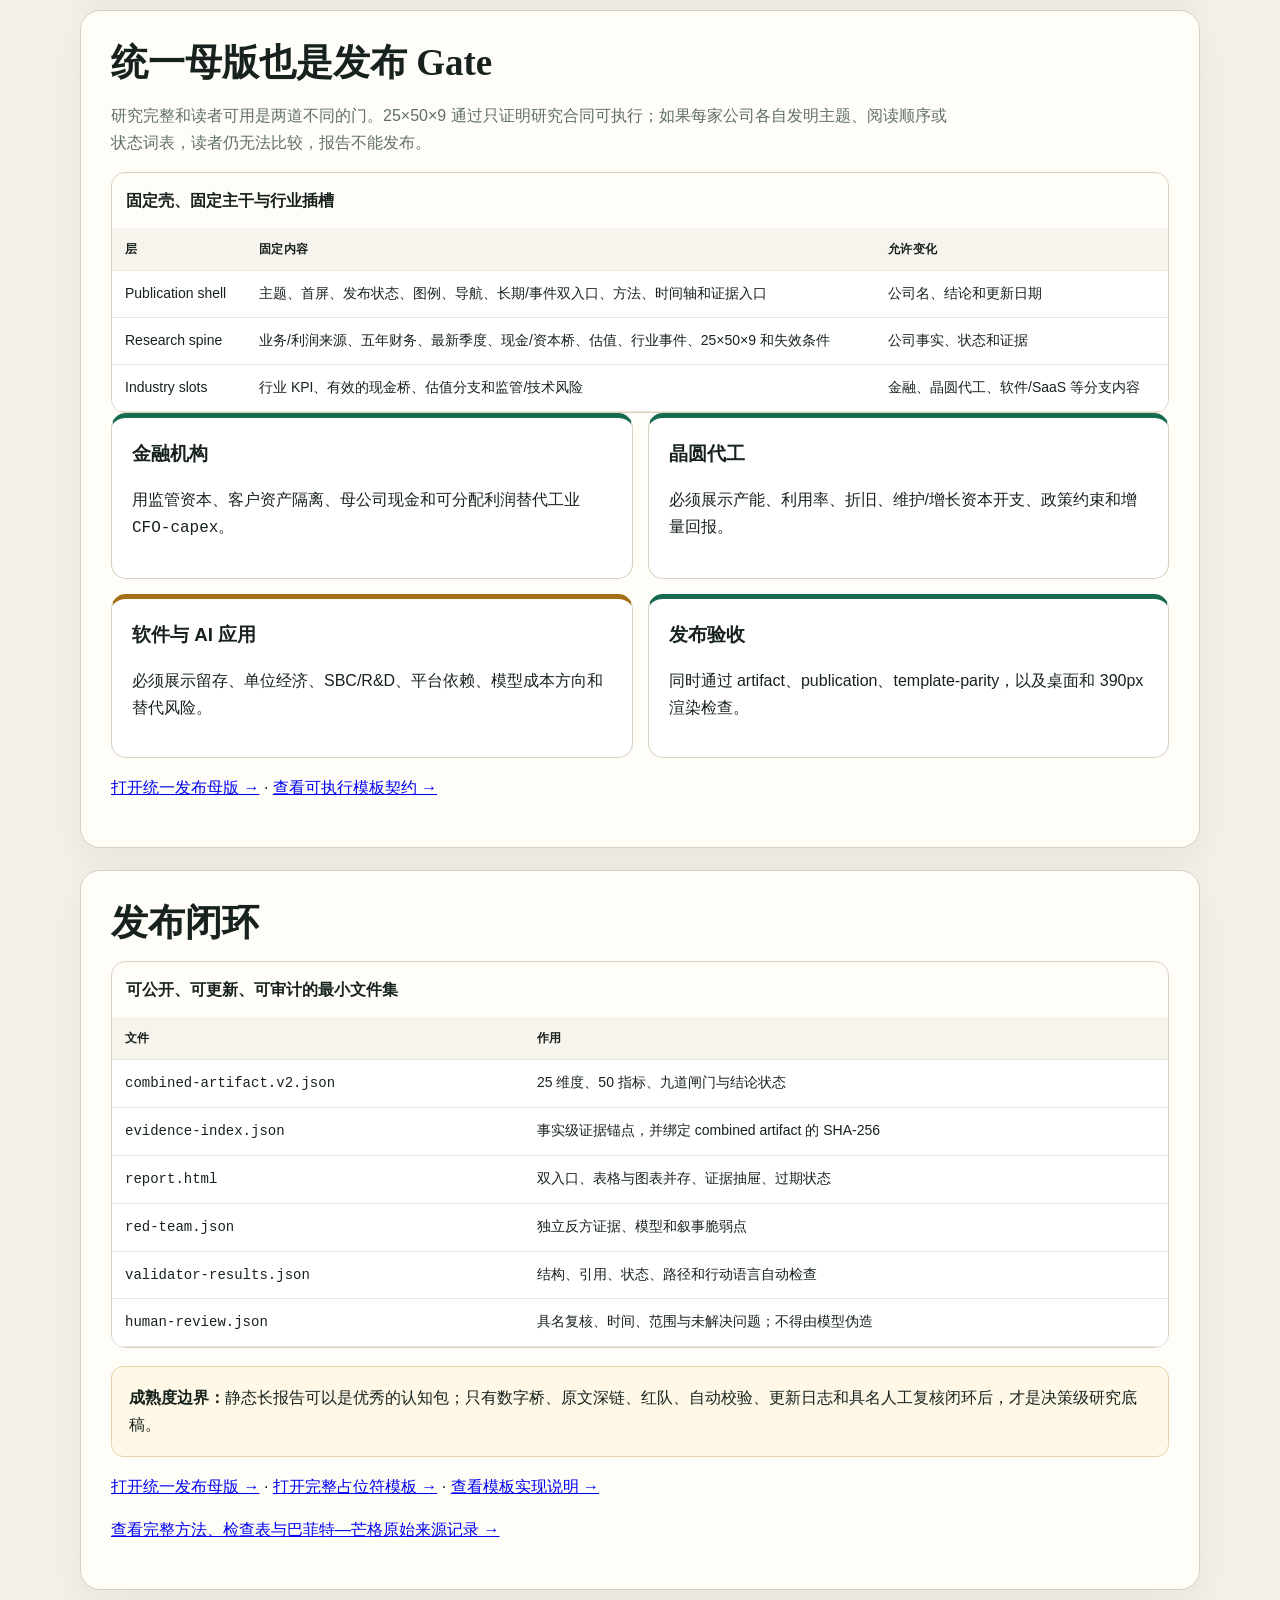
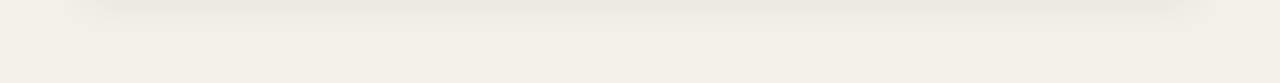
==== commit d41782fc: "Add tradable float and unlock supply analysis" ====
--- a/docs/listed-company-fundamentals-event-research-methodology.html
+++ b/docs/listed-company-fundamentals-event-research-methodology.html
@@ -4,7 +4,7 @@
   <meta charset="utf-8">
   <meta name="viewport" content="width=device-width, initial-scale=1">
   <meta name="color-scheme" content="light">
-  <title>上市公司研究方法 V2.5</title>
+  <title>上市公司研究方法 V2.6</title>
   <style>
     :root{--ink:#17221e;--muted:#607068;--paper:#f4f1ea;--card:#fffdf8;--line:#d8d1c3;--green:#176b50;--amber:#a66f16;--red:#9a403a;--blue:#386a8e}
     *{box-sizing:border-box}html{scroll-behavior:smooth}body{margin:0;color:var(--ink);background:radial-gradient(circle at 8% 0,rgba(23,107,80,.11),transparent 31rem),var(--paper);font:16px/1.7 -apple-system,BlinkMacSystemFont,"Segoe UI","PingFang SC","Noto Sans CJK SC",sans-serif}
@@ -18,12 +18,12 @@
 </head>
 <body>
   <header>
-    <div class="eyebrow">Reusable company research · V2.5</div>
+    <div class="eyebrow">Reusable company research · V2.6</div>
     <h1>上市公司基本面 × 行业 × 事件研究方法</h1>
     <p class="lead">把“长期公司质量”和“近期市场事件”拆成两个产品入口，底层共享同一套官方事实、口径桥、证据锚点和发布状态。目标不是给出更肯定的结论，而是让每个结论可复算、可证伪、可更新。</p>
     <div class="meta"><span class="pill">25 个研究维度</span><span class="pill">50 个指标族</span><span class="pill">9 道闸门</span><span class="pill">事实级引用</span><span class="pill">非投资建议</span></div>
   </header>
-  <nav><div><a href="#views">双入口</a><a href="#evidence">证据合同</a><a href="#bridges">三座桥</a><a href="#counterparties">客户/上下游</a><a href="#inflection">增长变量</a><a href="#peers">同行估值</a><a href="#pricing">市场定价</a><a href="#shorts">价格与空头</a><a href="#status-legend">状态图例</a><a href="#dimensions">25 维度</a><a href="#gates">九道闸门</a><a href="#template-contract">统一母版</a><a href="#publication">发布闭环</a><a href="./templates/report-publication-shell-v1.html">HTML 模板</a></div></nav>
+  <nav><div><a href="#views">双入口</a><a href="#evidence">证据合同</a><a href="#bridges">三座桥</a><a href="#float-supply">流通/解禁</a><a href="#counterparties">客户/上下游</a><a href="#inflection">增长变量</a><a href="#peers">同行估值</a><a href="#pricing">市场定价</a><a href="#shorts">价格与空头</a><a href="#status-legend">状态图例</a><a href="#dimensions">25 维度</a><a href="#gates">九道闸门</a><a href="#template-contract">统一母版</a><a href="#publication">发布闭环</a><a href="./templates/report-publication-shell-v1.html">HTML 模板</a></div></nav>
   <main>
     <section id="views">
       <h2>一个事实底座，两个阅读入口</h2>
@@ -70,6 +70,26 @@
         <article class="card"><h3>Fully diluted share bridge</h3><p>期末已发行 − 库存股 + 期权/RSU + 可转债 if-converted + 配售/供股承诺。上行情景若越过转股价，必须同时改变债务和股数。</p></article>
         <article class="card event"><h3>每股价值双情景</h3><p>未转换偿债情景与完全转换情景并列；分别展示净现金、到期偿付、有效转股价、稀释股数和每股价值，不能混用。</p></article>
       </div>
+    </section>
+
+    <section id="float-supply">
+      <h2>第四张结构表：流通盘稀缺度与新增供给</h2>
+      <p class="dek">总市值回答公司整体权益规模，不回答某一交易线真正可交易多少。小盘、A/H、多股类和带可转债的公司，必须逐交易线把法定股本、公众持股、研究代理、活跃成交与未来供给拆开。</p>
+      <div class="formula">non-treasury outstanding = issued − treasury<br>observable tradable-float proxy = non-treasury outstanding − disclosed controller/director actual shares − strategic blocks − explicit locked shares<br>float-adjusted market-cap proxy = dated price × observable tradable-float proxy<br>new-supply days = newly unlocked/listed shares ÷ 20-day ADTV shares</div>
+      <div class="table-wrap"><table><caption>四种“流通”口径不能混写</caption><thead><tr><th>口径</th><th>回答什么</th><th>研究纪律</th></tr></thead><tbody>
+        <tr><td><code>non_treasury_outstanding</code></td><td>已发行减库存股；每股分母起点</td><td>不是交易所官方 public float，不能简称“流通股”</td></tr>
+        <tr><td><code>regulatory_public_float</code></td><td>交易所规则下公众持股量/比例</td><td>只有官方或发行人明确披露且可复核时填写；否则 unknown</td></tr>
+        <tr><td><code>observable_tradable_float_proxy</code></td><td>扣除公开控制、战略和锁定持股后的研究代理</td><td>逐项展示扣减与遗漏；通常是上限，不等于每天真实卖盘</td></tr>
+        <tr><td><code>active_supply</code></td><td>当前窗口真正参与交易的股份</td><td>结合成交、价差、借券与持有人行为推断，不能由静态股东表直接得到</td></tr>
+      </tbody></table></div>
+      <div class="table-wrap"><table><caption>新增供给日历：事件、状态和冲击必须分开</caption><thead><tr><th>供给事件</th><th>必须保存</th><th>不能误读</th></tr></thead><tbody>
+        <tr><td>IPO 前/基石/控制人锁定到期</td><td>交易线、legal unlock 日期、股数、占解禁前流通代理比例、ADTV 天数</td><td>解禁只代表可以卖，不等于已经卖</td></tr>
+        <tr><td>限售股、配售、供股、股份奖励与期权</td><td>legal unlock、登记/上市、实际出售三个状态</td><td>授权、归属、登记和成交不是同一件事</td></tr>
+        <tr><td>可转债、库存股与回购</td><td>转换/再发行/注销路径、有效价格、最大股份与现金替代路径</td><td>低于转股价不是自动还钱；库存股退出供给不等于永久注销</td></tr>
+        <tr><td>A/H、ADR 与多股类</td><td>逐交易线股数、价格、持有人与锁定状态</td><td>A 股解禁不会直接扩大 H 股流通盘；指数/港股通是需求事件</td></tr>
+      </tbody></table></div>
+      <div class="callout"><strong>解释边界：</strong>低流通盘不是公司质量或护城河。它会同时放大上涨、下跌、跳空、逼空和融资折价；<code>float_days_to_trade</code> 只是成交容量代理，不是保证退出天数。</div>
+      <p class="dek">口径主源：<a href="https://cn-rules.hkex.com.hk/%E8%A6%8F%E5%89%87%E6%89%8B%E5%86%8A/808">HKEX Rule 8.08</a>、<a href="https://en-rules.hkex.com.hk/entiresection/7010">HKEX Rule 13.32B</a>、<a href="https://www.msci.com/downloads/web/msci-com/indexes/index-resources/market-classification/MSCI_GIMIMethodology_Mar2023.pdf">MSCI GIMI methodology</a>、<a href="https://www.spglobal.com/spdji/en/methodology/article/index-mathematics-methodology/">S&amp;P index mathematics</a>。GitHub 仓库只作工程实现参考，不作 free-float 方法权威。</p>
     </section>
 
     <section id="counterparties">
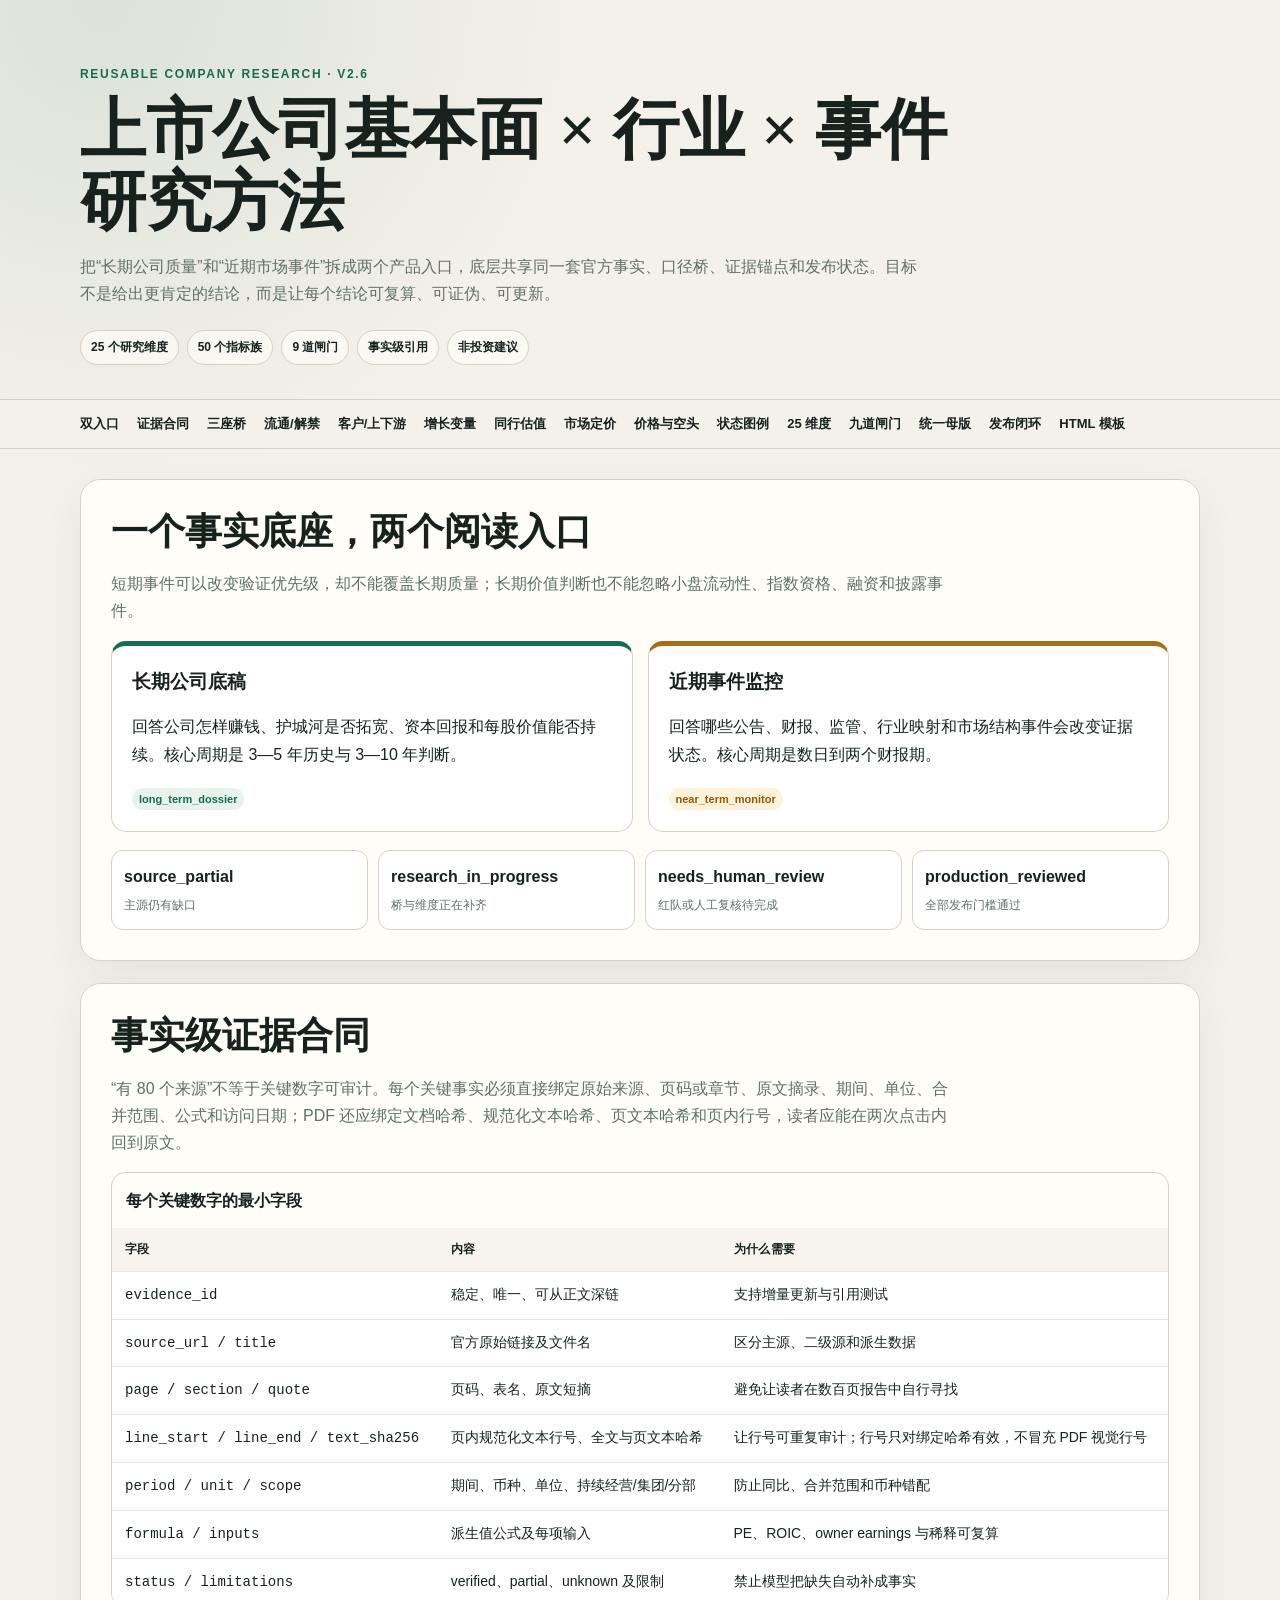
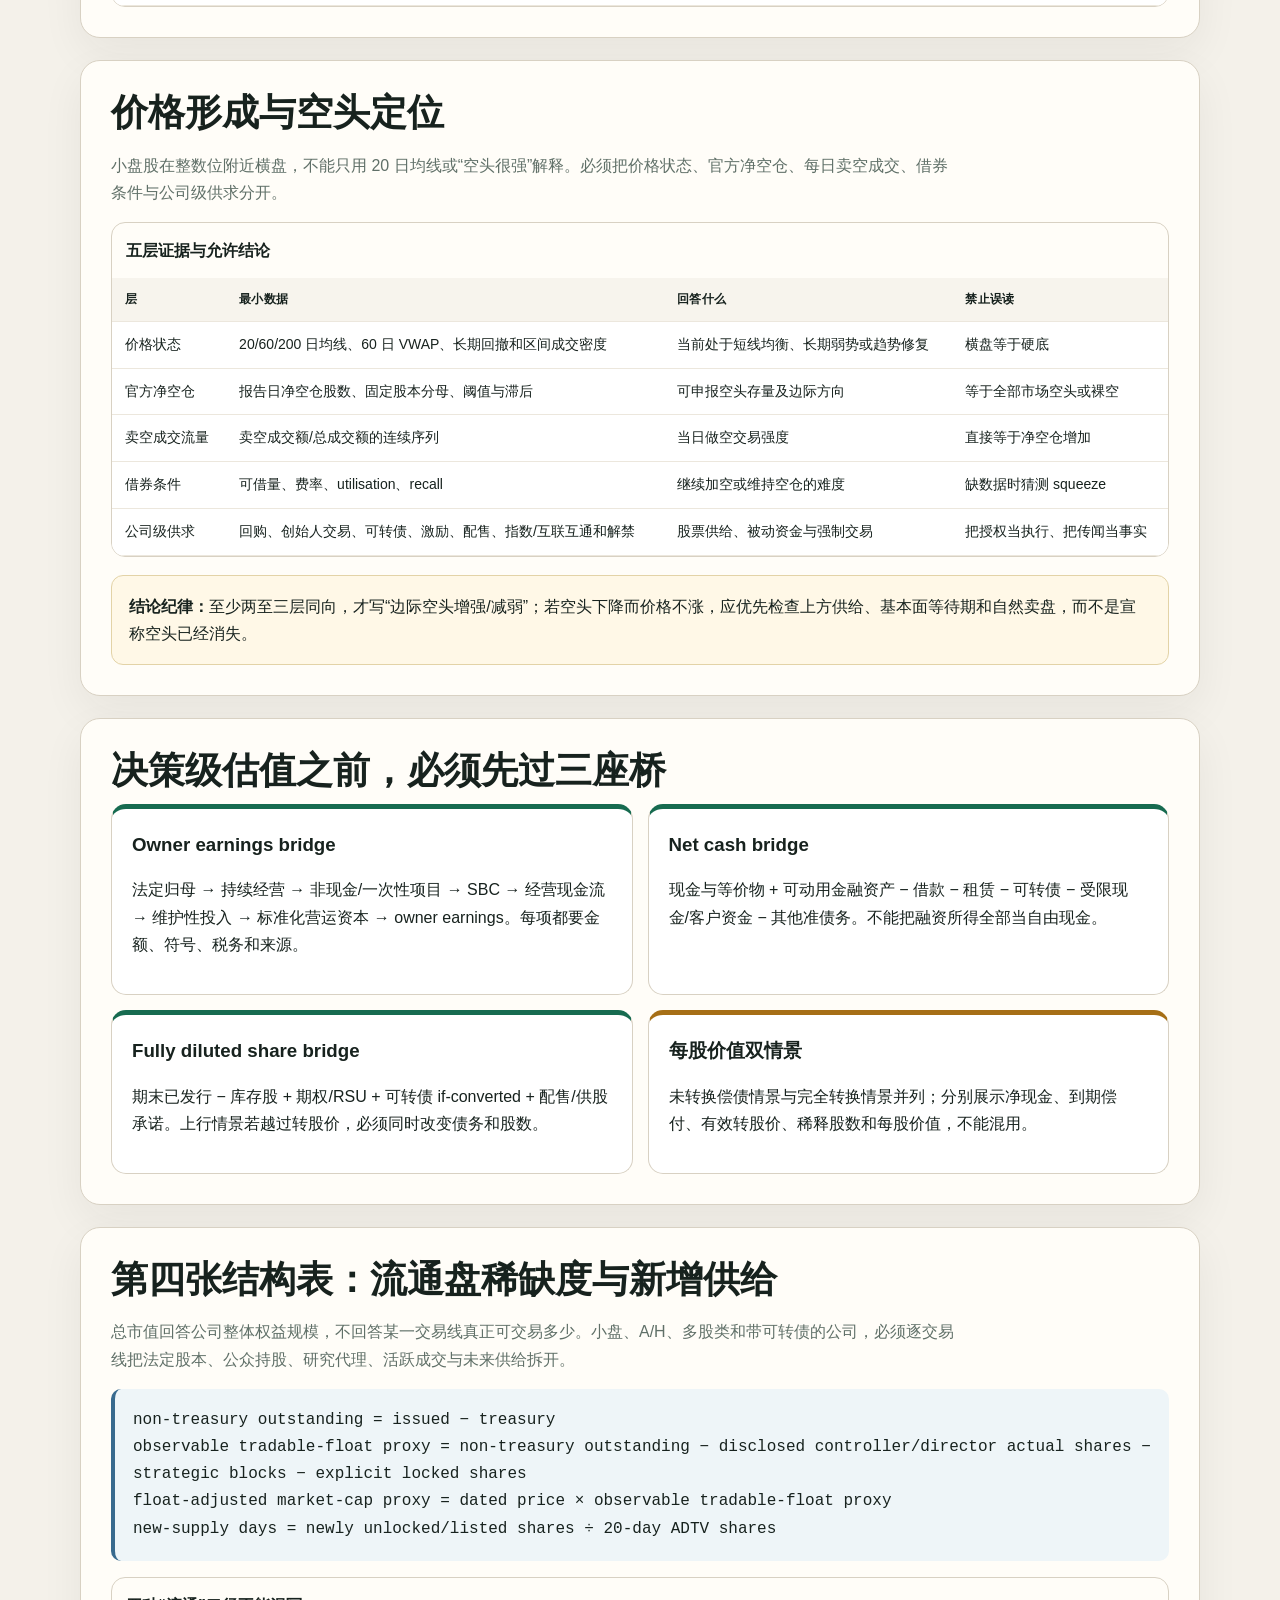
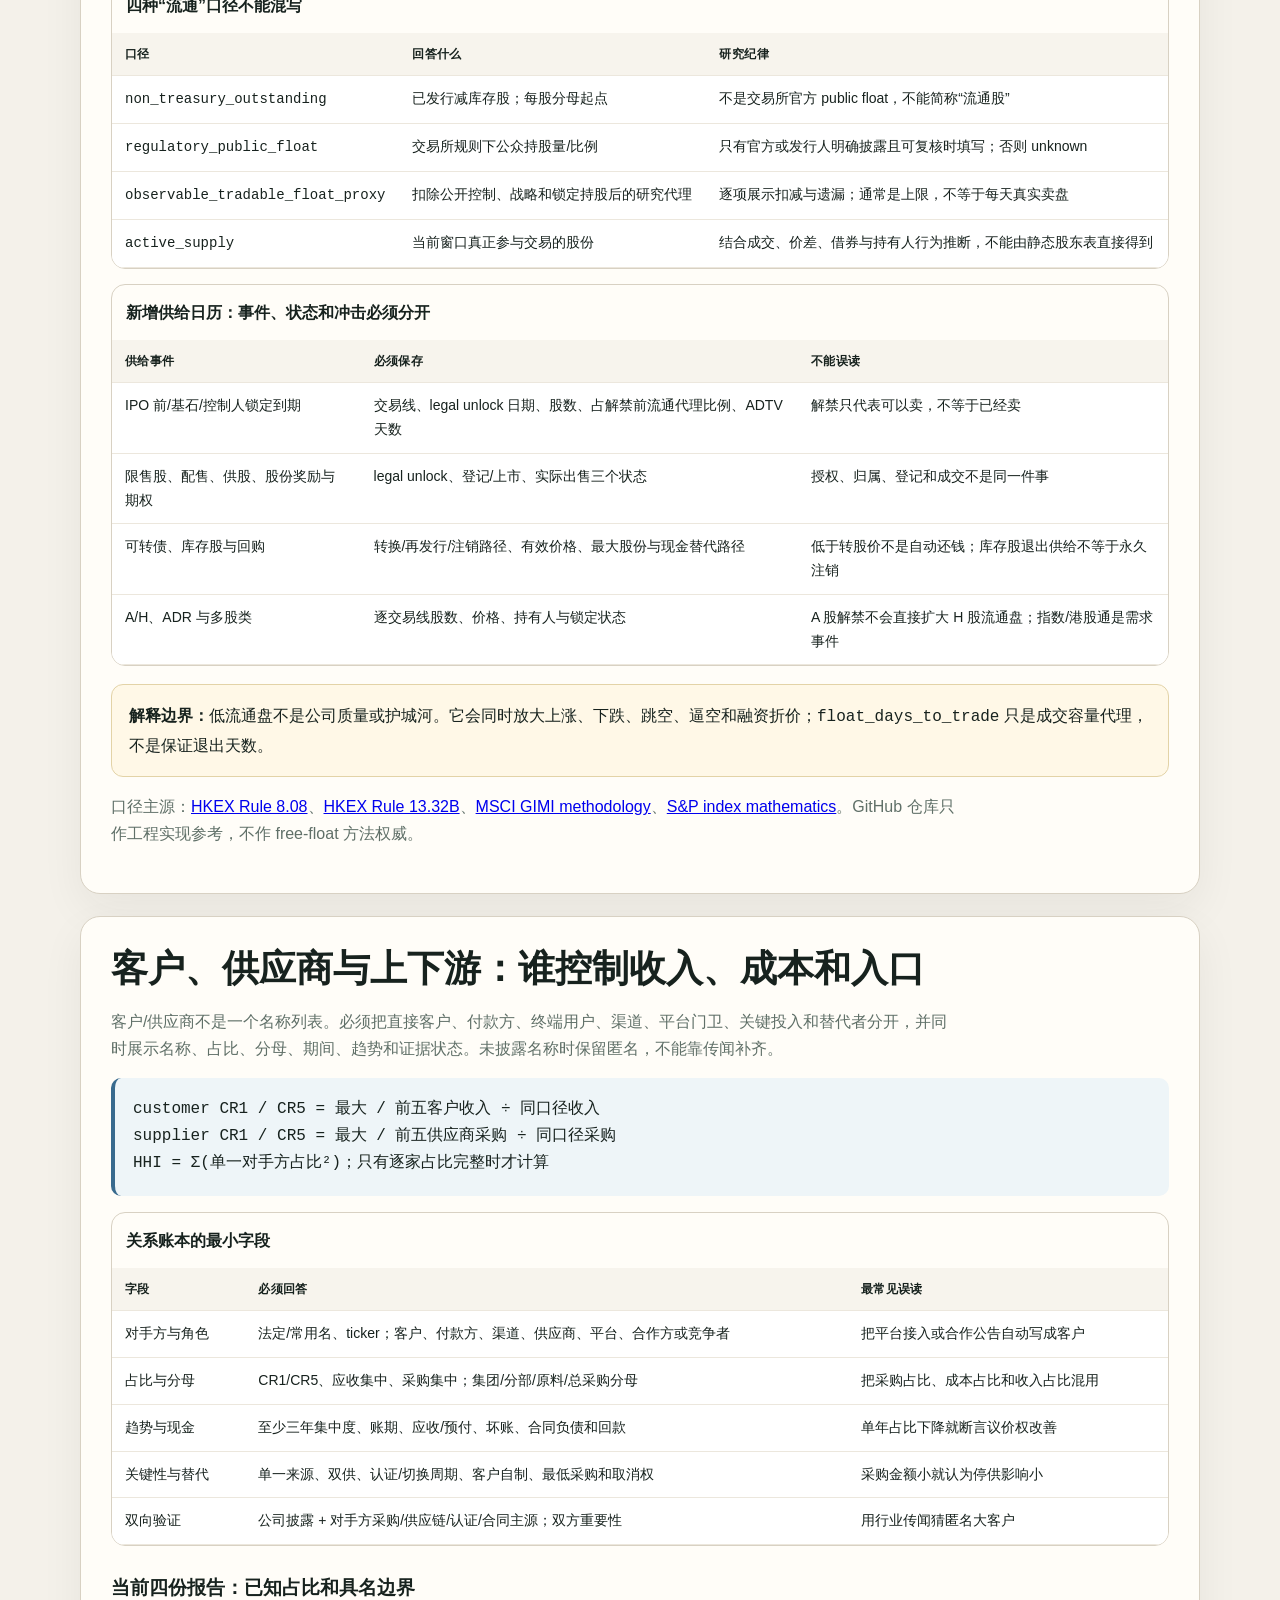
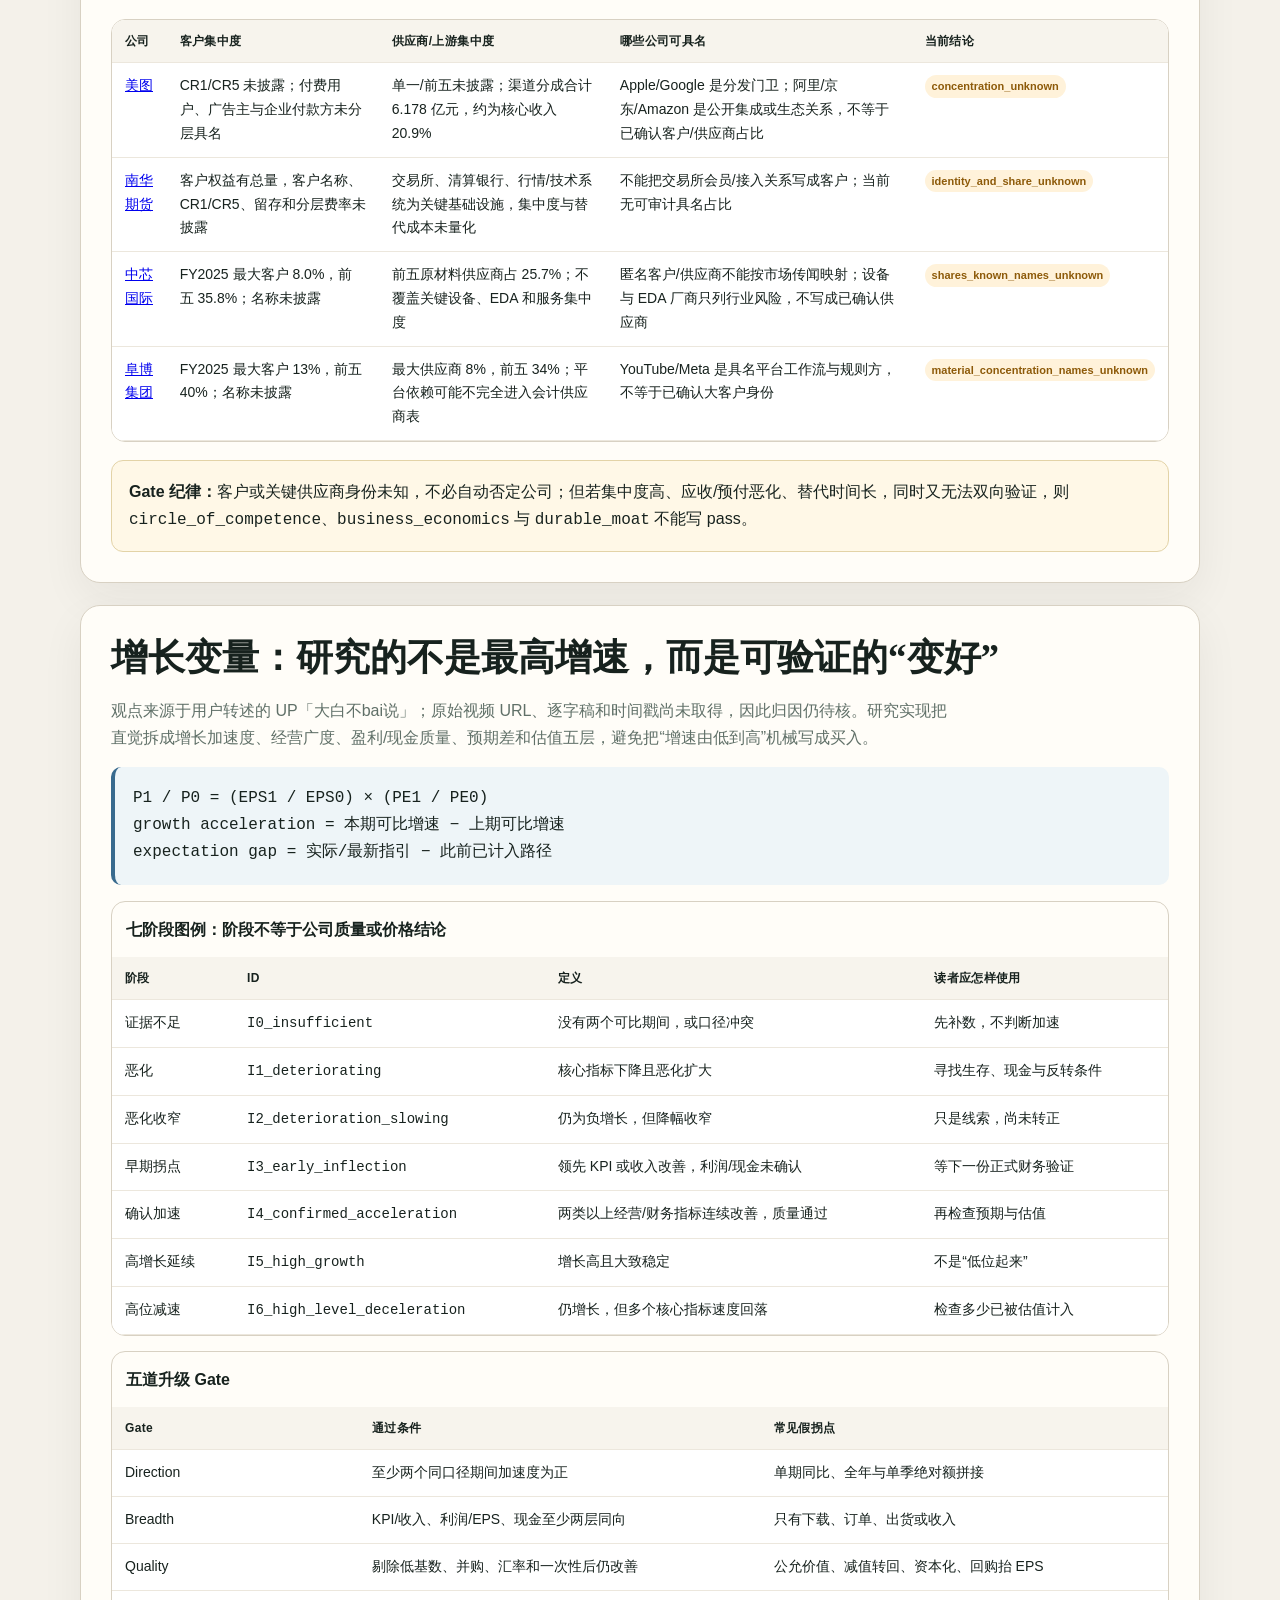
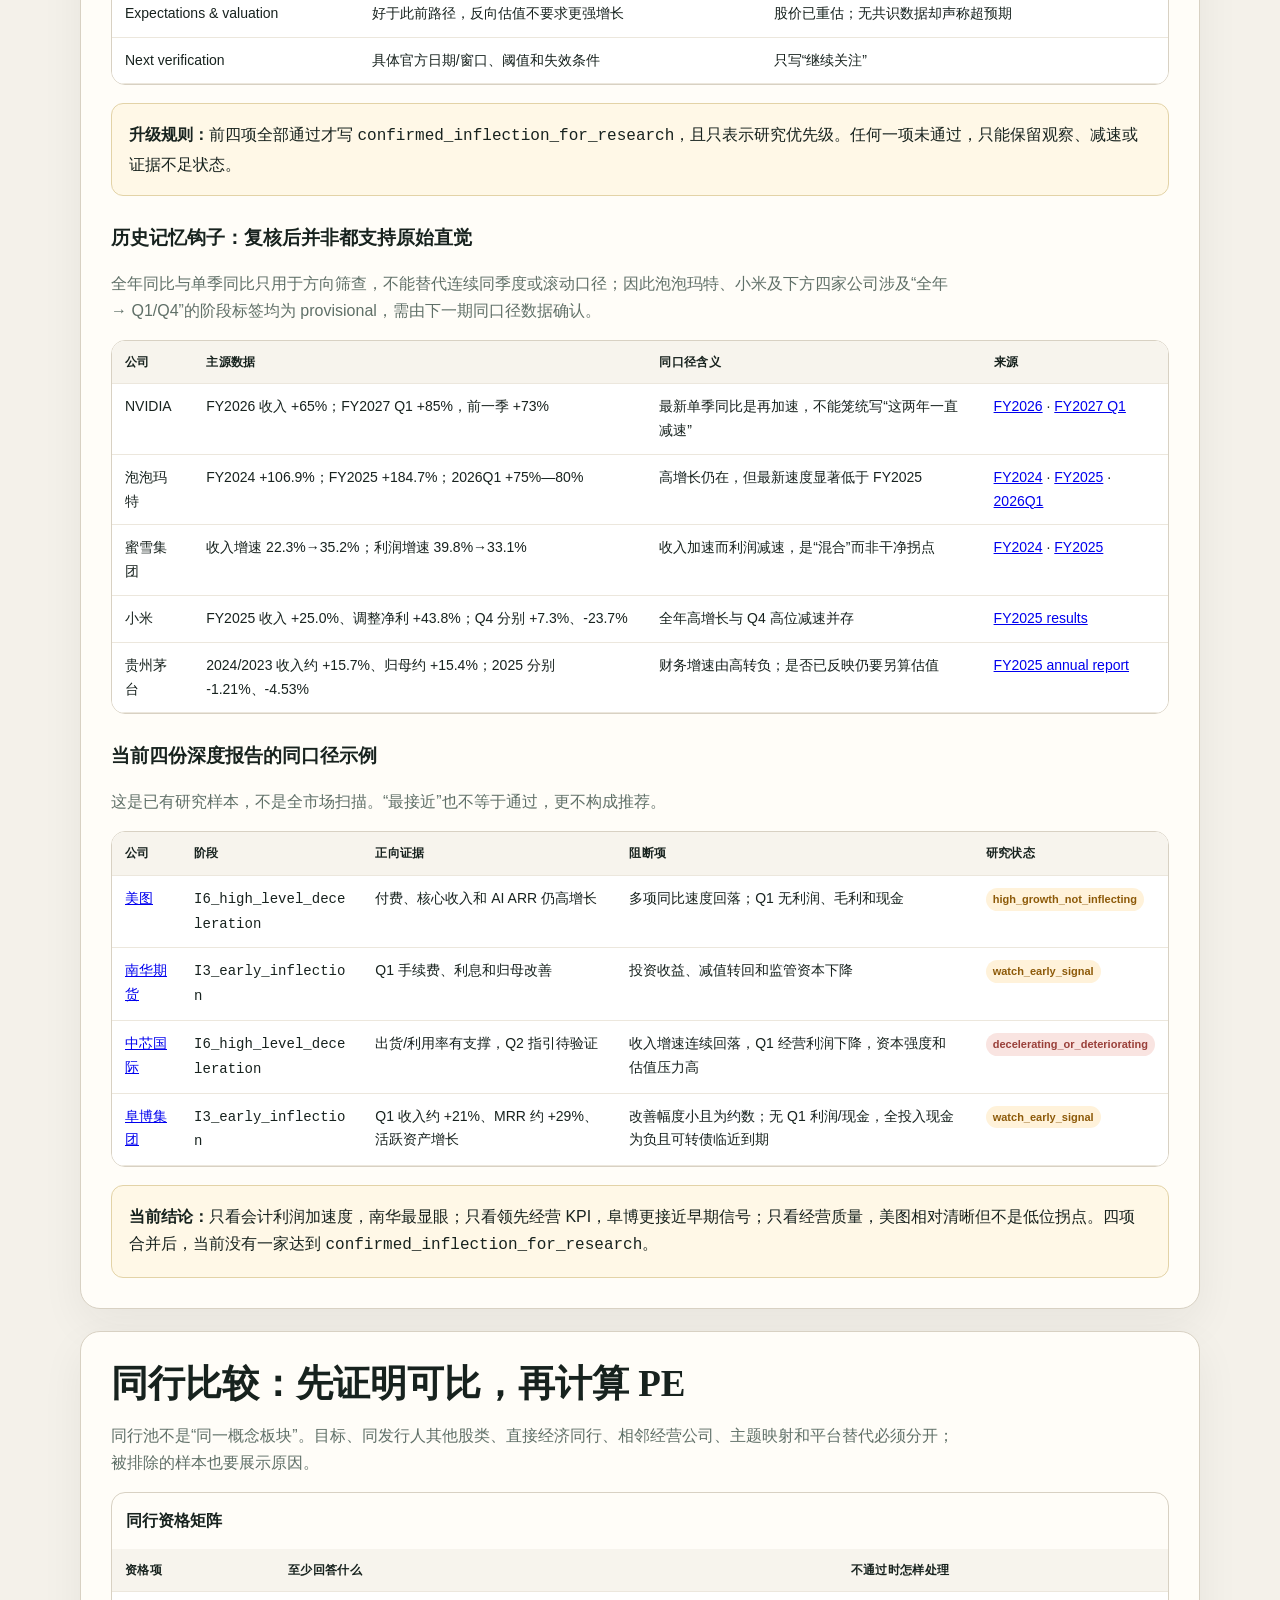
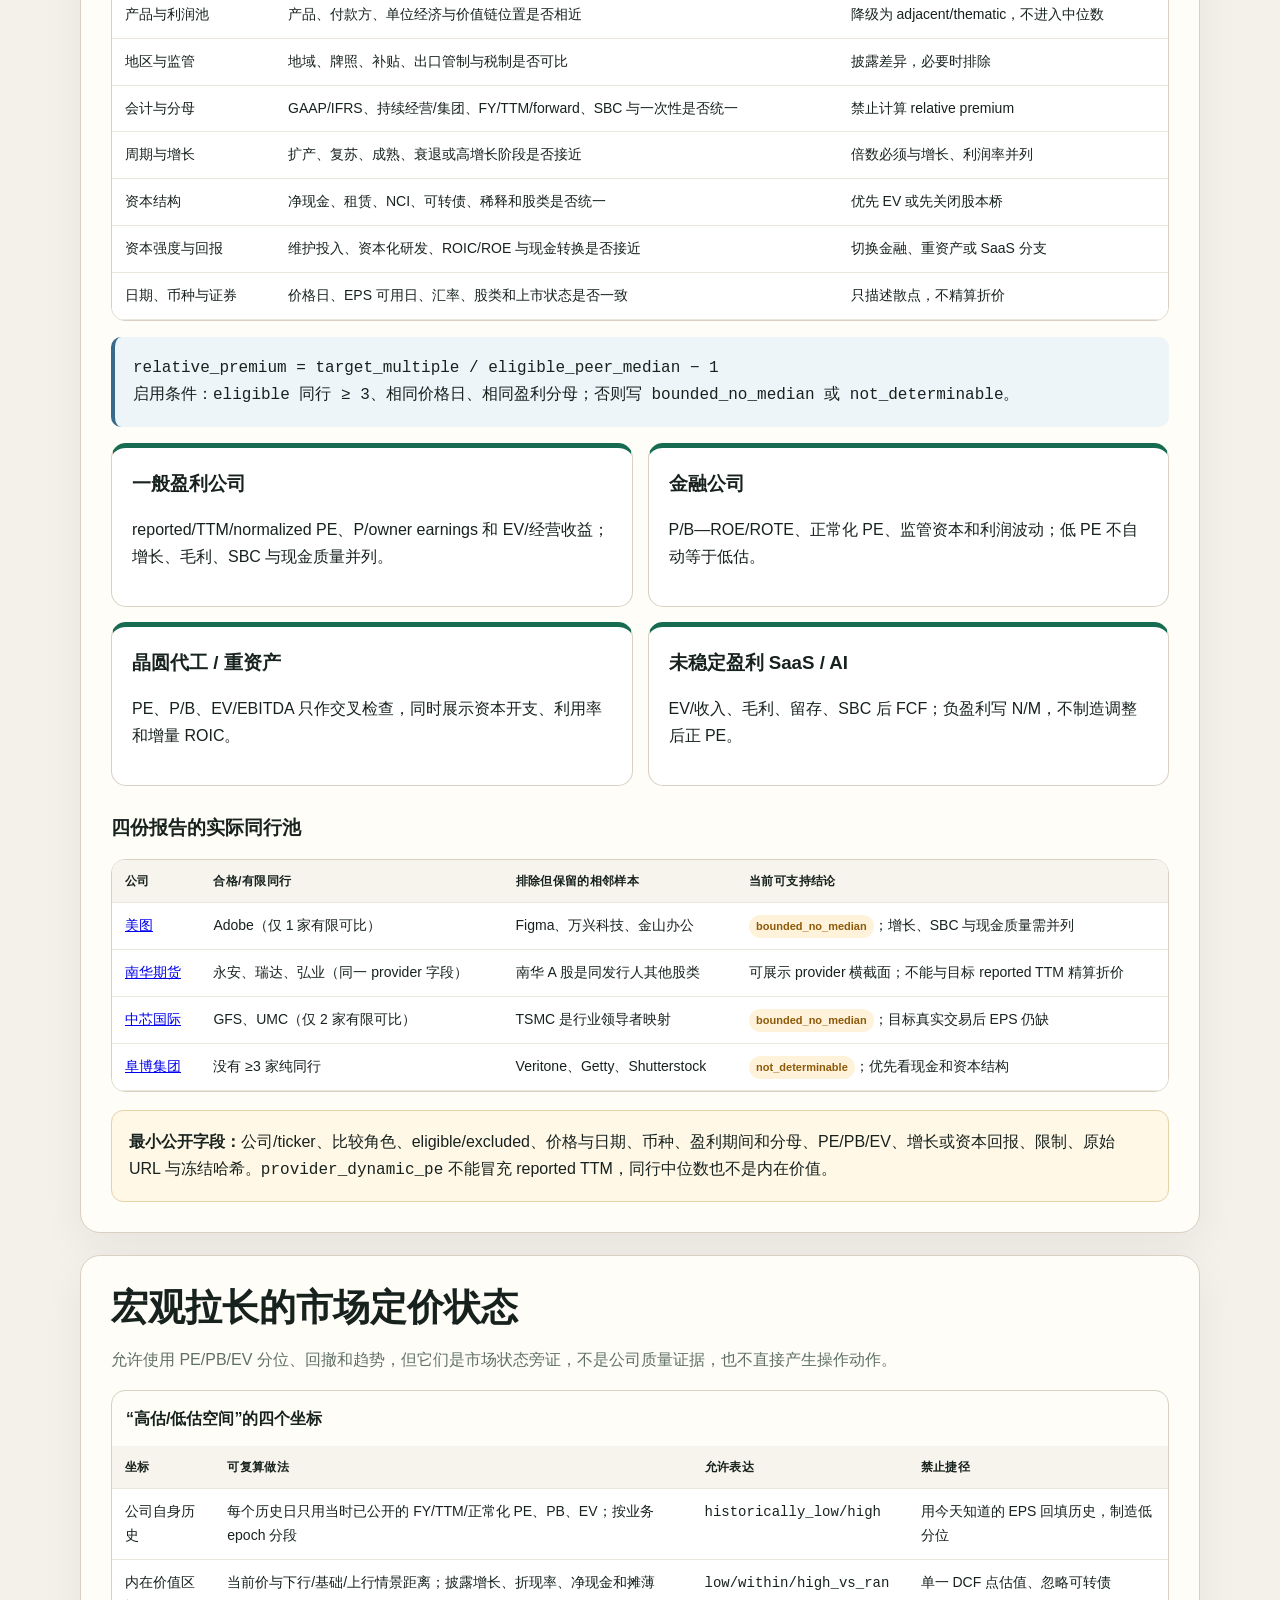
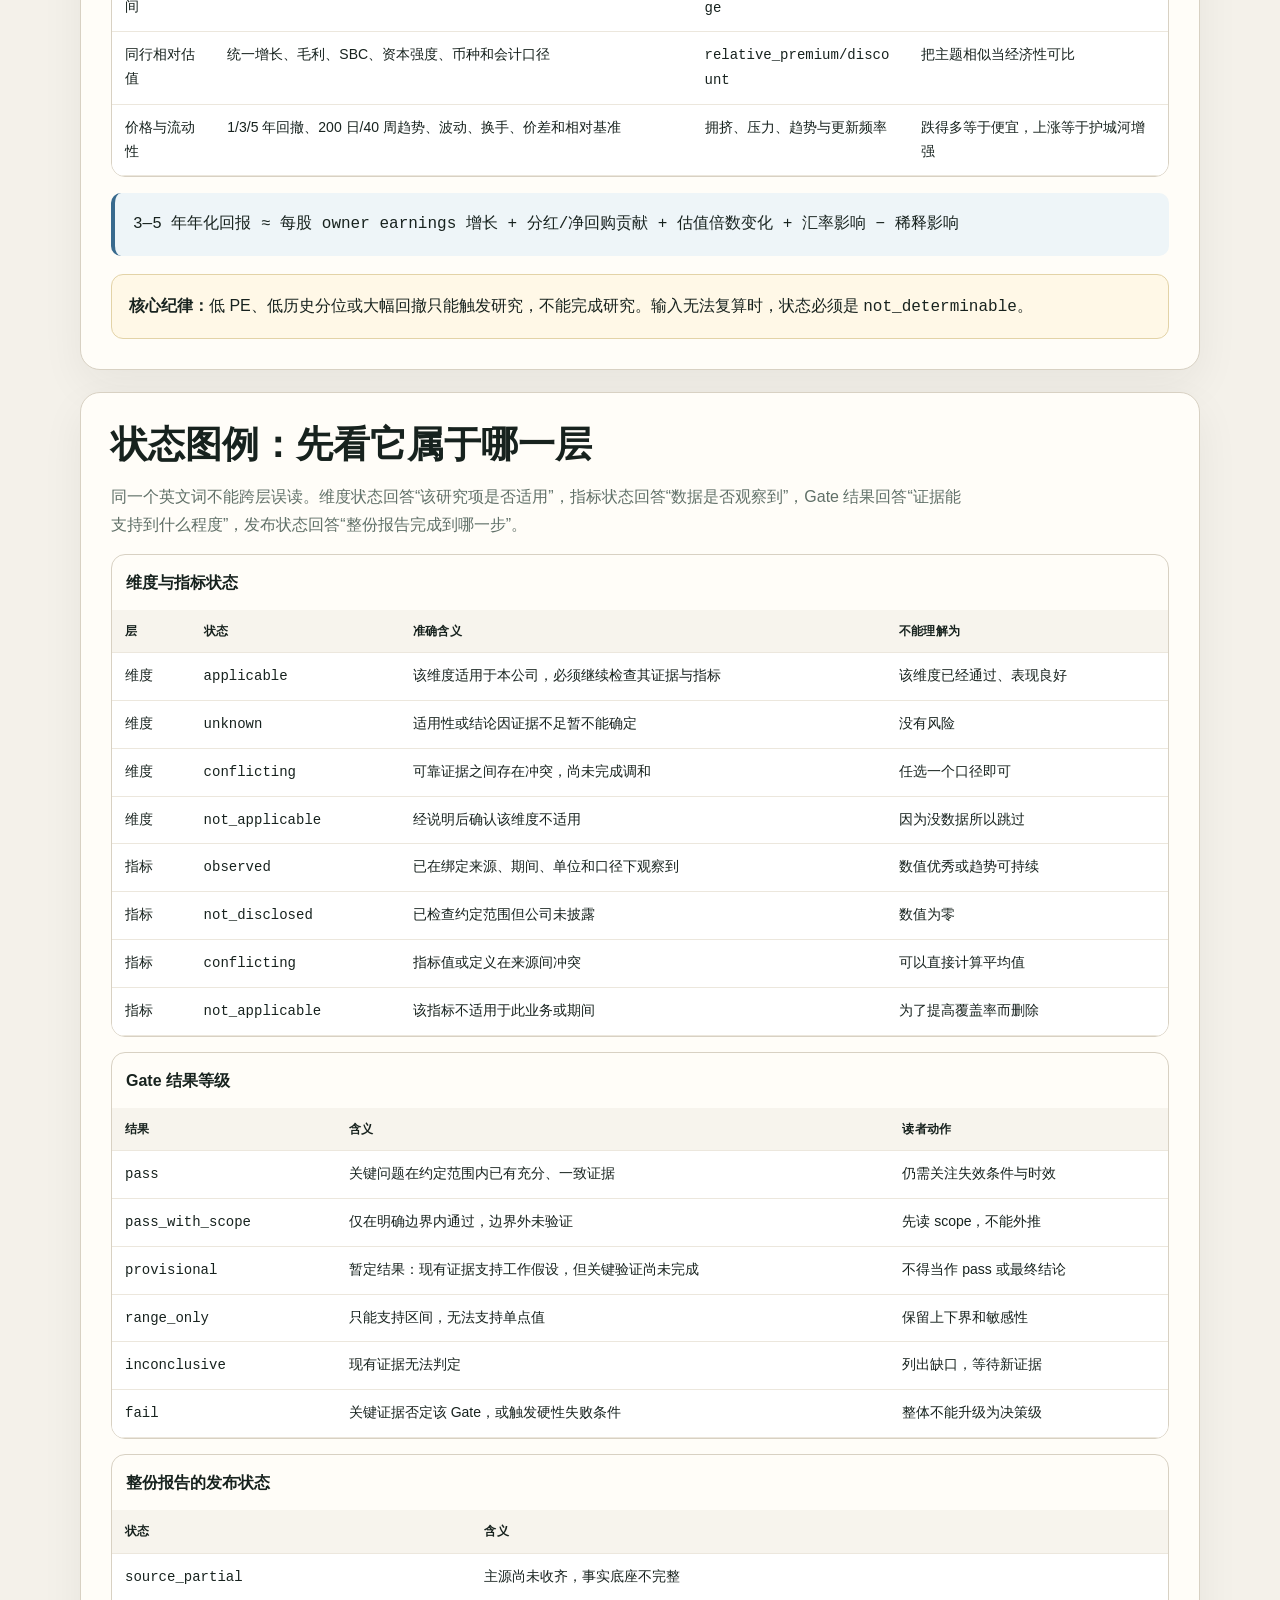
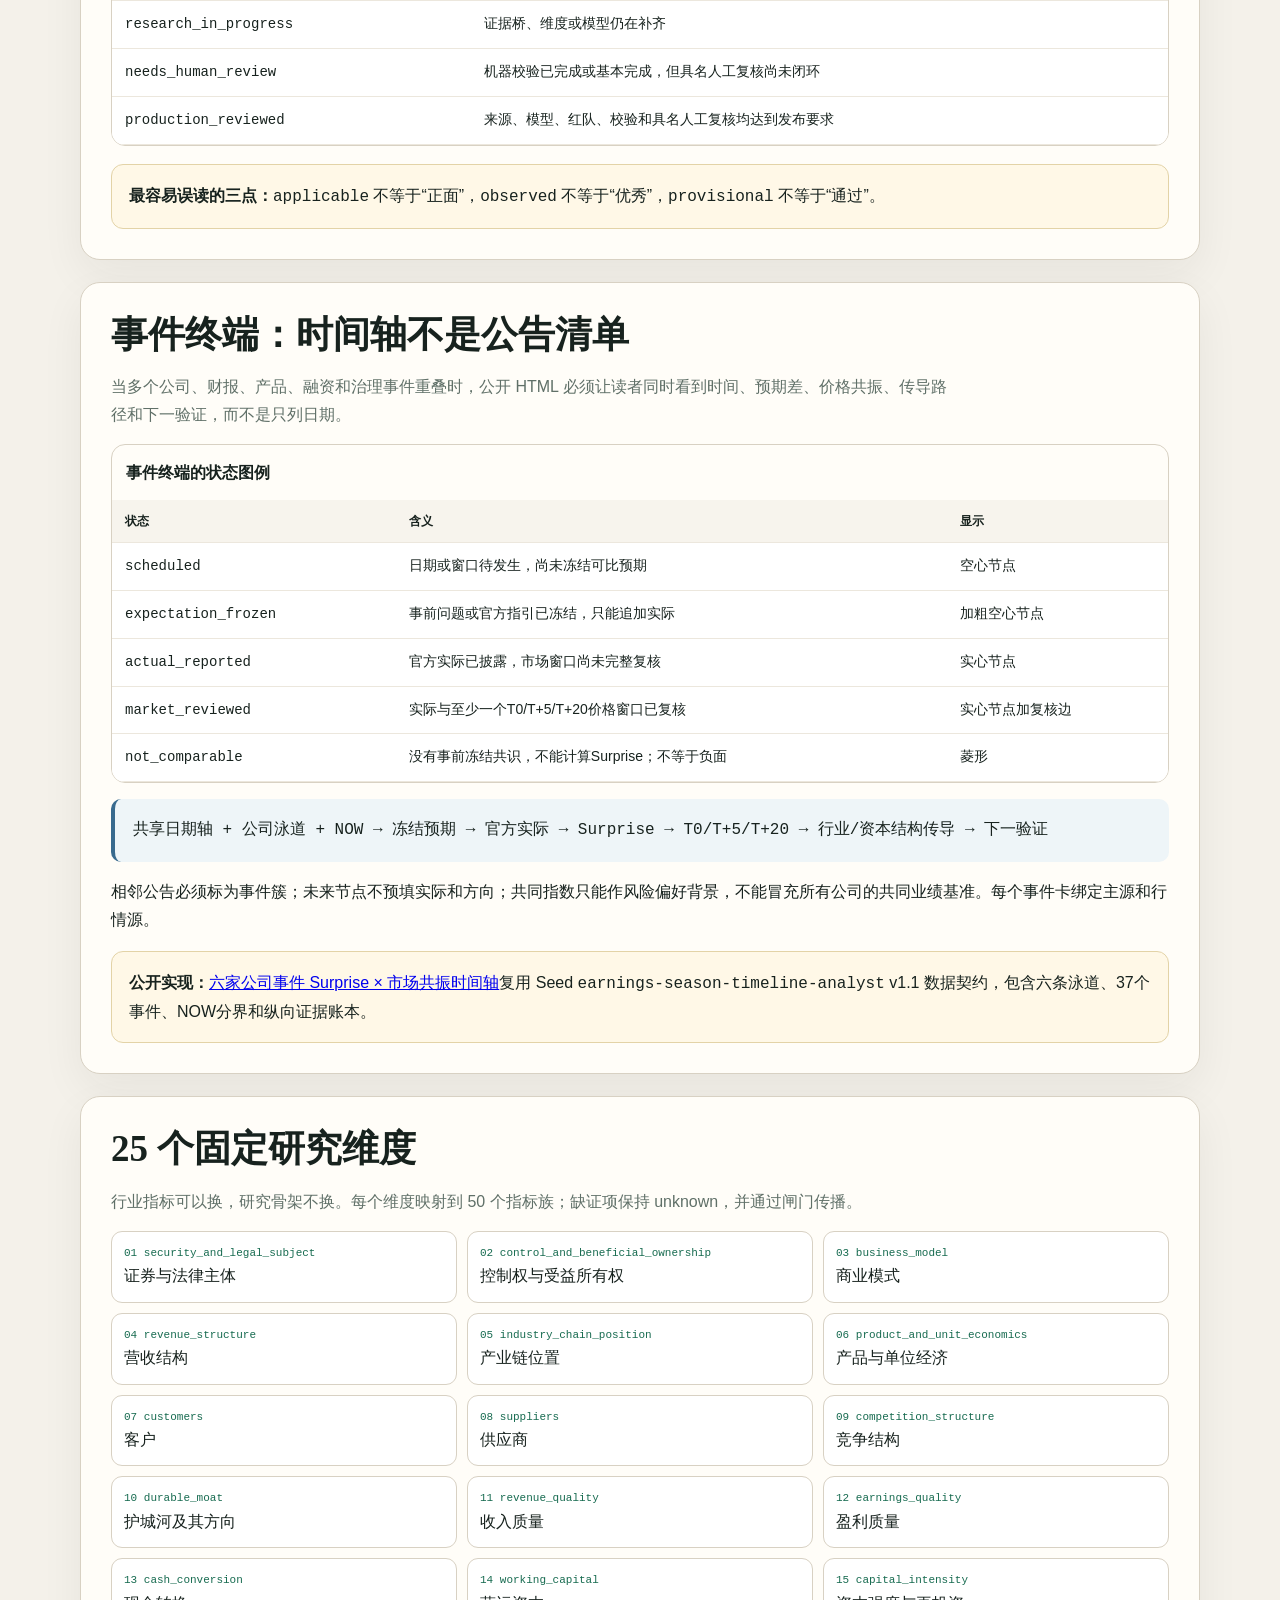
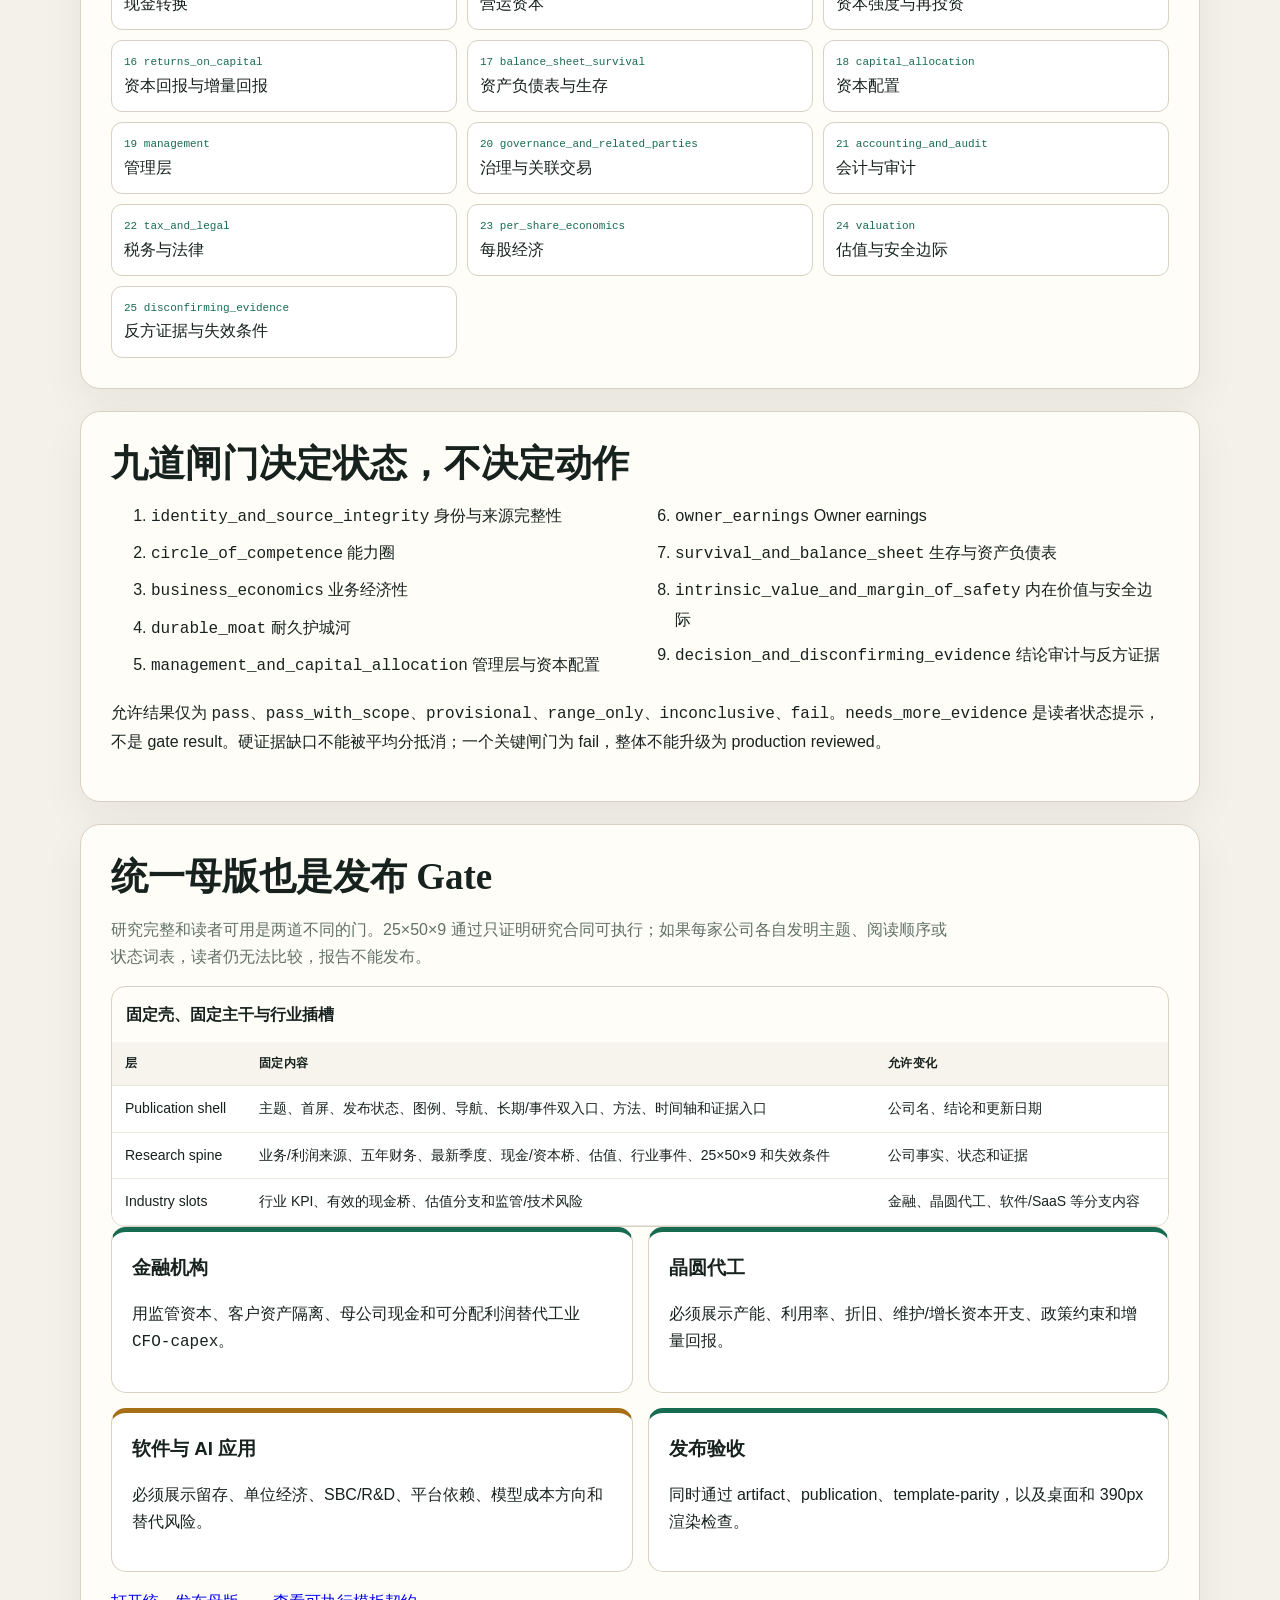
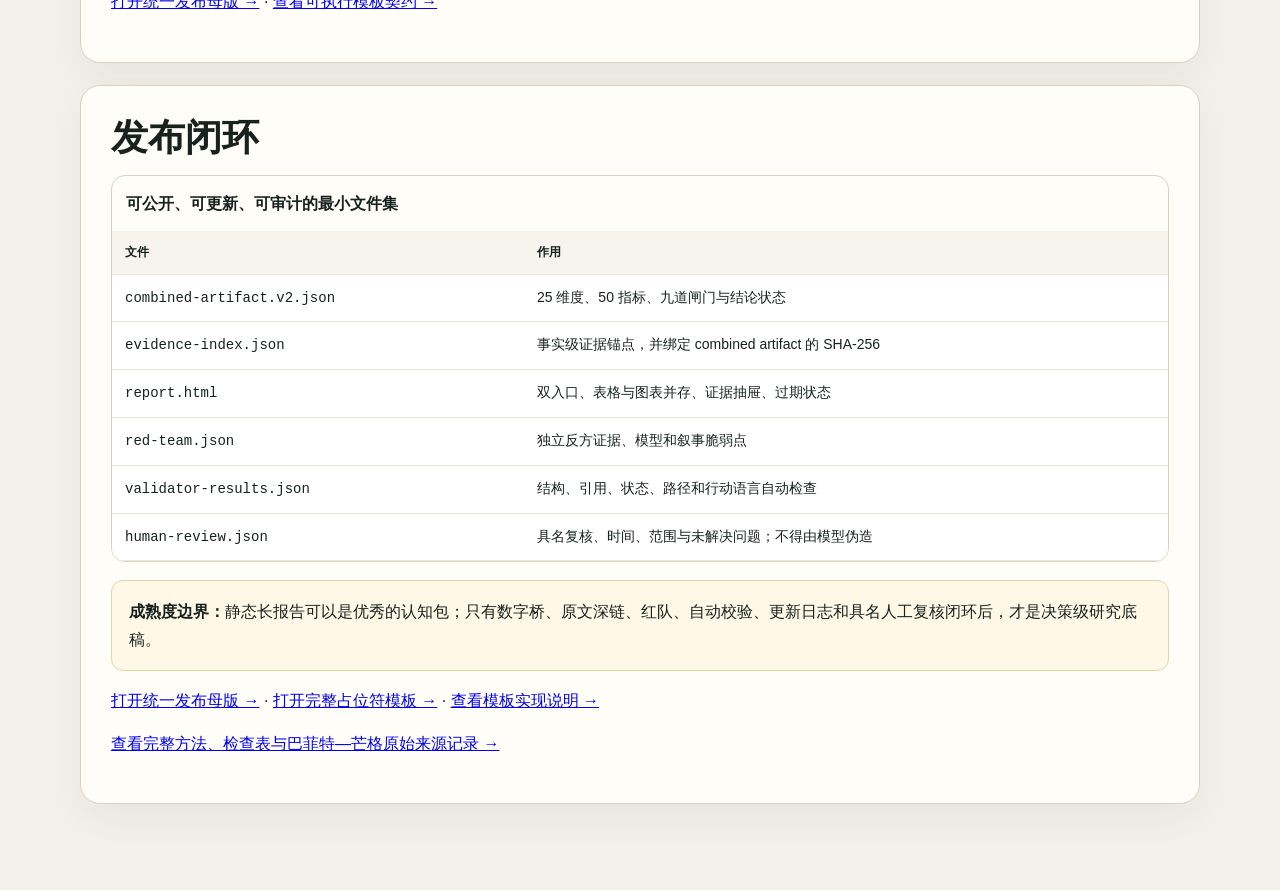
==== commit c5a2d4d3: "Add company event resonance timeline" ====
--- a/docs/listed-company-fundamentals-event-research-methodology.html
+++ b/docs/listed-company-fundamentals-event-research-methodology.html
@@ -228,6 +228,21 @@
       <div class="callout"><strong>最容易误读的三点：</strong><code>applicable</code> 不等于“正面”，<code>observed</code> 不等于“优秀”，<code>provisional</code> 不等于“通过”。</div>
     </section>
 
+    <section id="event-terminal">
+      <h2>事件终端：时间轴不是公告清单</h2>
+      <p class="dek">当多个公司、财报、产品、融资和治理事件重叠时，公开 HTML 必须让读者同时看到时间、预期差、价格共振、传导路径和下一验证，而不是只列日期。</p>
+      <div class="table-wrap"><table><caption>事件终端的状态图例</caption><thead><tr><th>状态</th><th>含义</th><th>显示</th></tr></thead><tbody>
+        <tr><td><code>scheduled</code></td><td>日期或窗口待发生，尚未冻结可比预期</td><td>空心节点</td></tr>
+        <tr><td><code>expectation_frozen</code></td><td>事前问题或官方指引已冻结，只能追加实际</td><td>加粗空心节点</td></tr>
+        <tr><td><code>actual_reported</code></td><td>官方实际已披露，市场窗口尚未完整复核</td><td>实心节点</td></tr>
+        <tr><td><code>market_reviewed</code></td><td>实际与至少一个T0/T+5/T+20价格窗口已复核</td><td>实心节点加复核边</td></tr>
+        <tr><td><code>not_comparable</code></td><td>没有事前冻结共识，不能计算Surprise；不等于负面</td><td>菱形</td></tr>
+      </tbody></table></div>
+      <div class="formula">共享日期轴 + 公司泳道 + NOW → 冻结预期 → 官方实际 → Surprise → T0/T+5/T+20 → 行业/资本结构传导 → 下一验证</div>
+      <p>相邻公告必须标为事件簇；未来节点不预填实际和方向；共同指数只能作风险偏好背景，不能冒充所有公司的共同业绩基准。每个事件卡绑定主源和行情源。</p>
+      <div class="callout"><strong>公开实现：</strong><a href="./company-event-timeline/report.html">六家公司事件 Surprise × 市场共振时间轴</a>复用 Seed <code>earnings-season-timeline-analyst</code> v1.1 数据契约，包含六条泳道、37个事件、NOW分界和纵向证据账本。</div>
+    </section>
+
     <section id="dimensions">
       <h2>25 个固定研究维度</h2>
       <p class="dek">行业指标可以换，研究骨架不换。每个维度映射到 50 个指标族；缺证项保持 unknown，并通过闸门传播。</p>
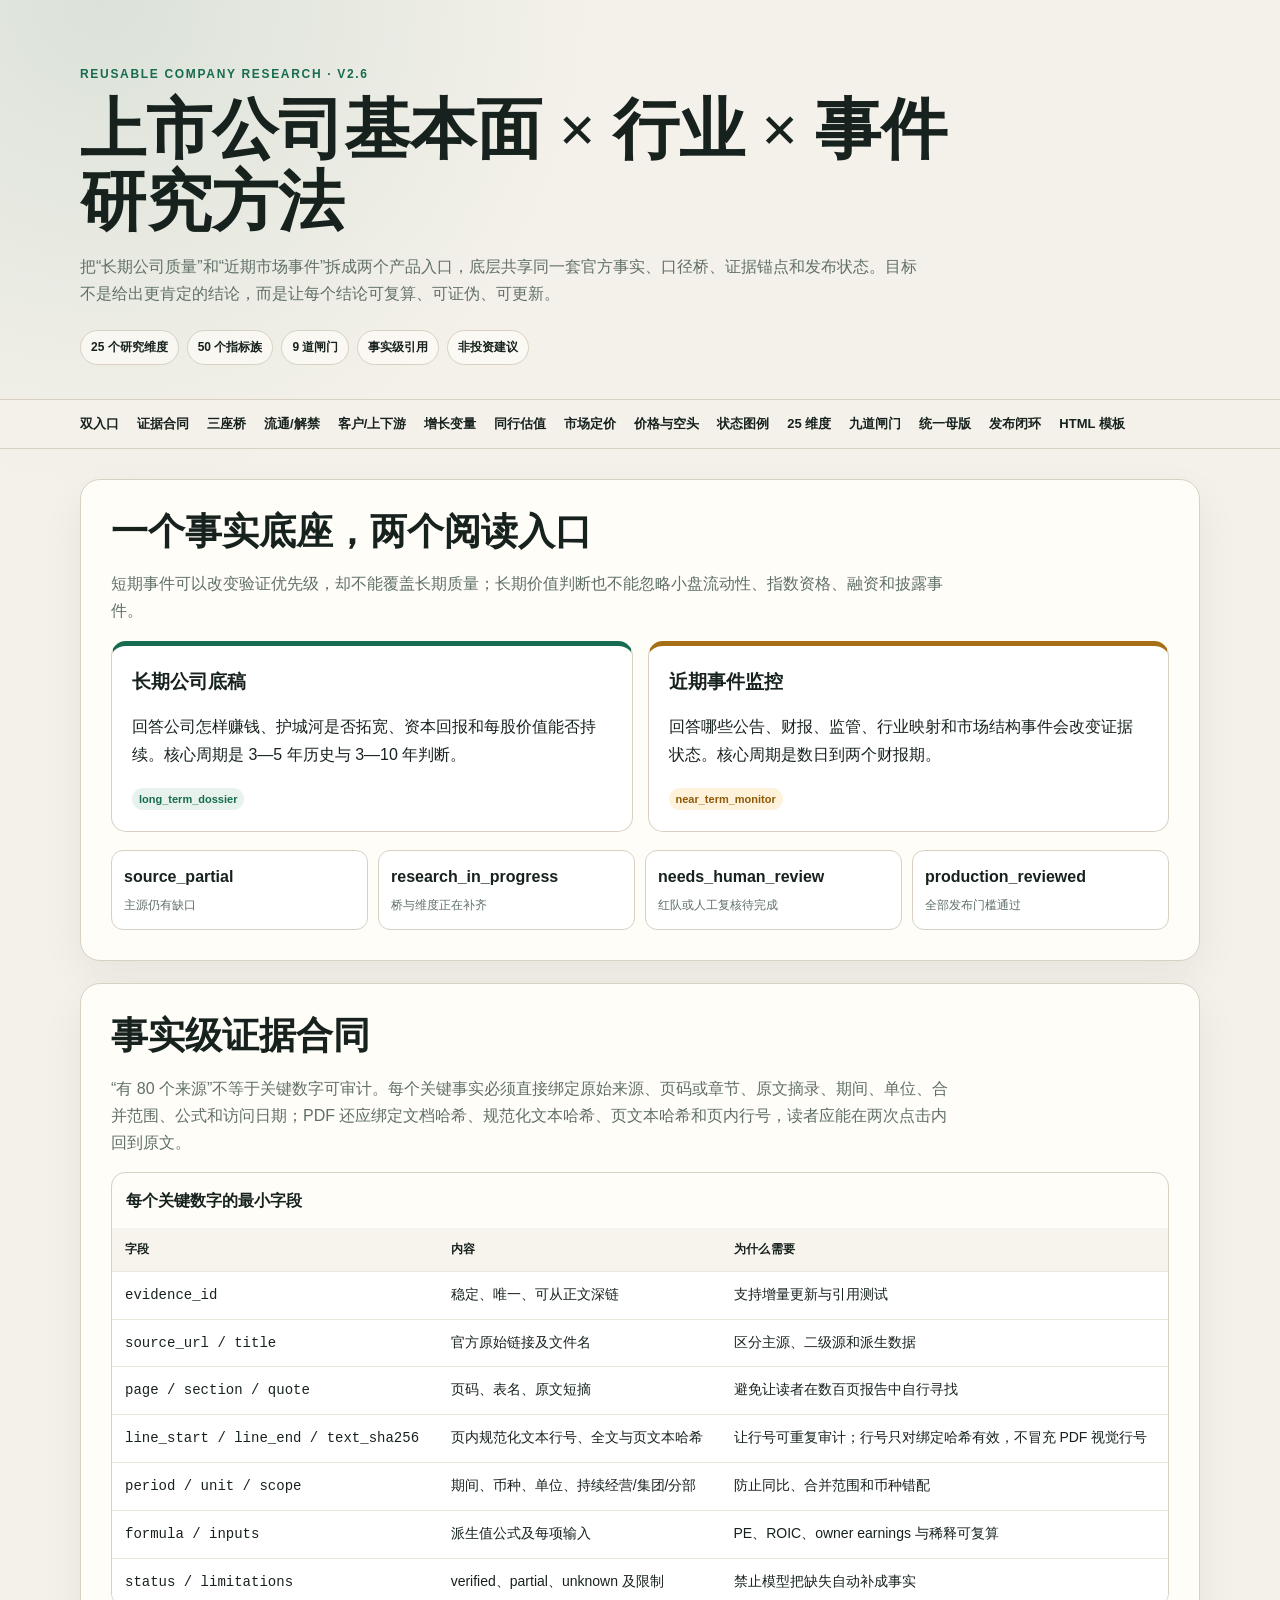
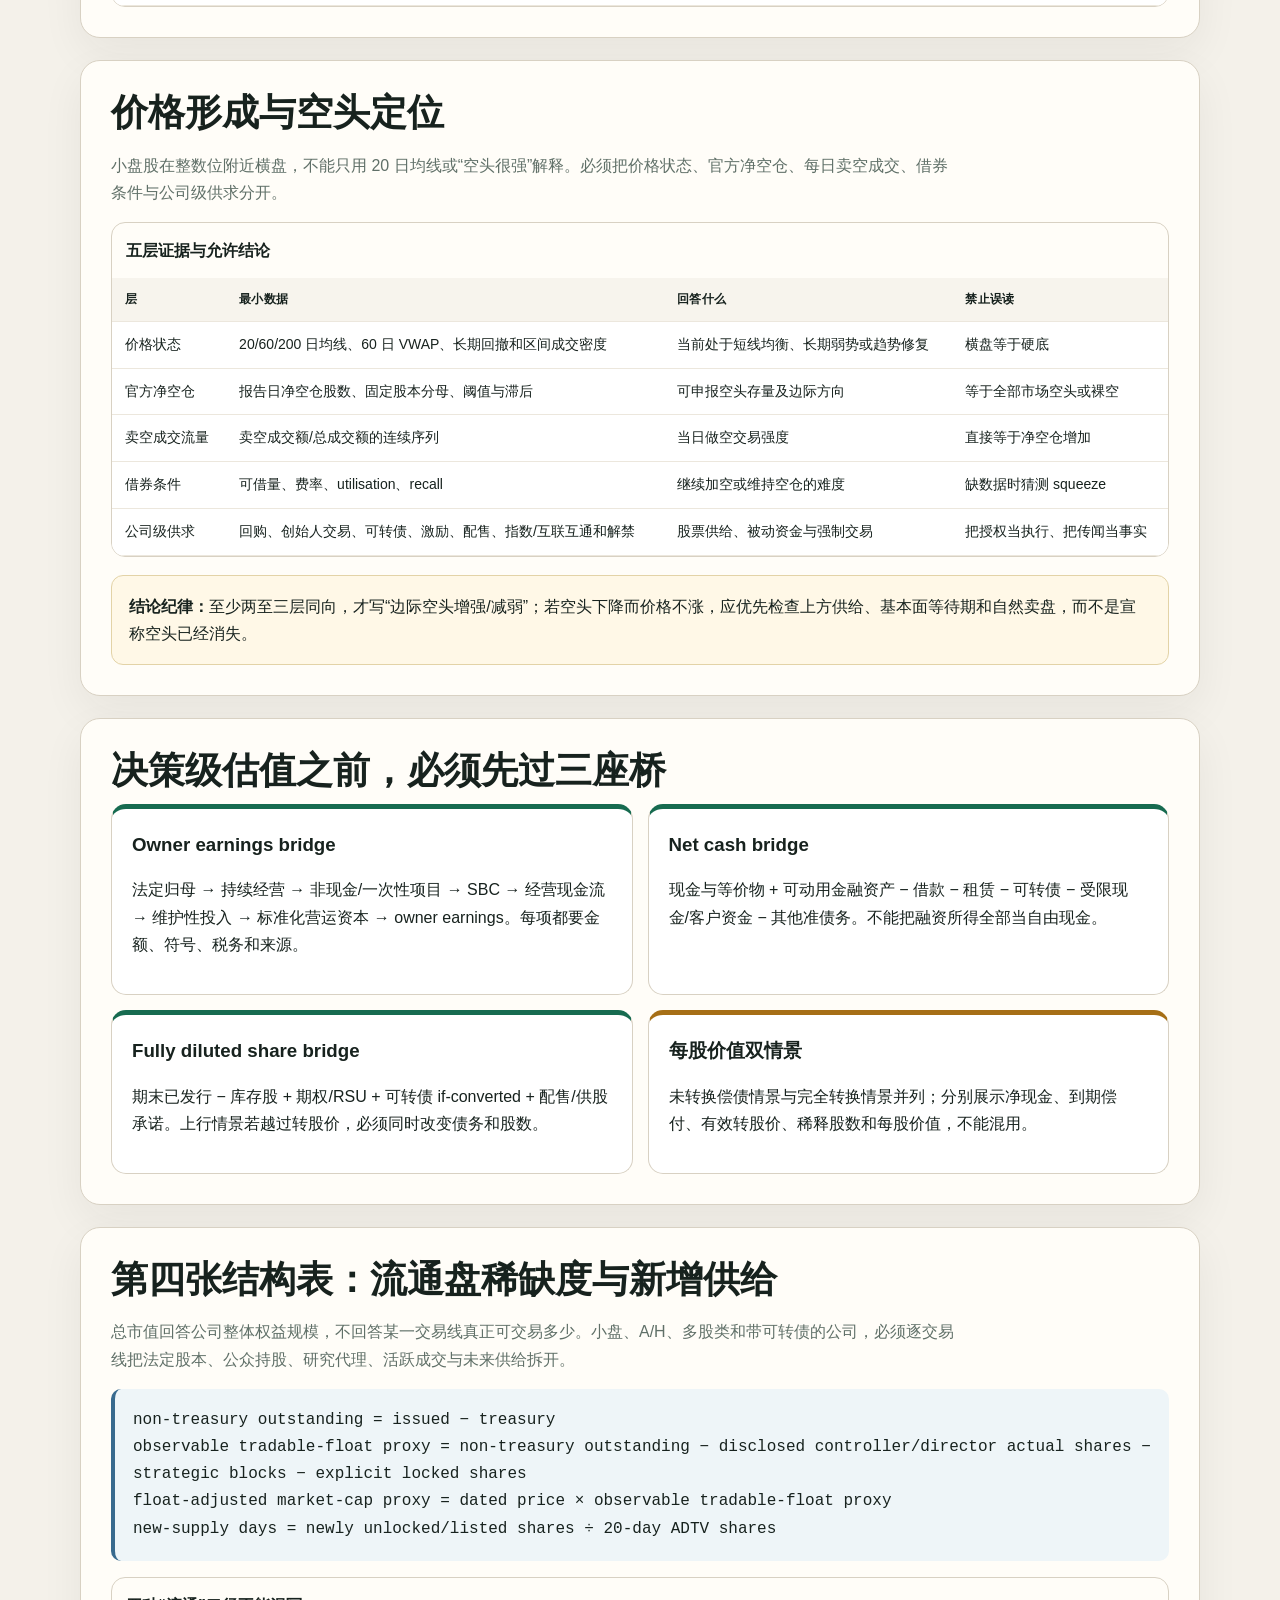
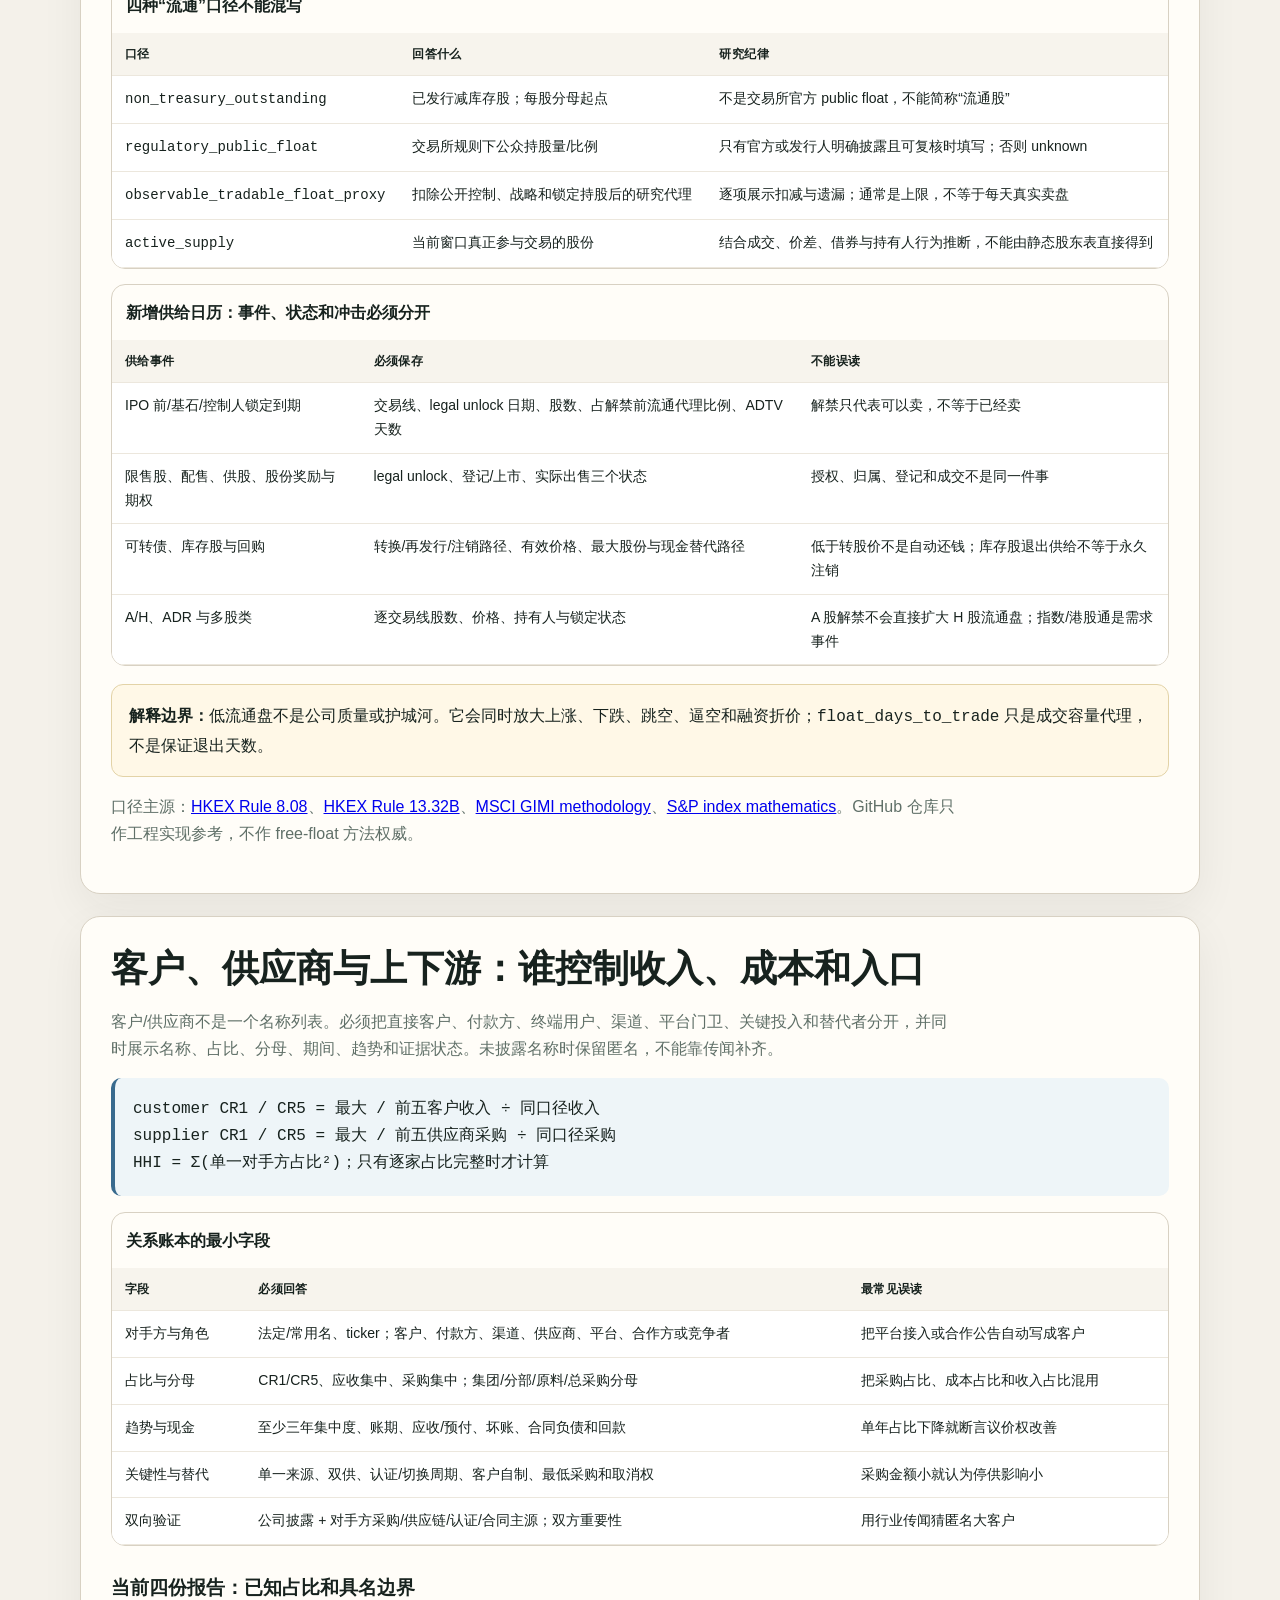
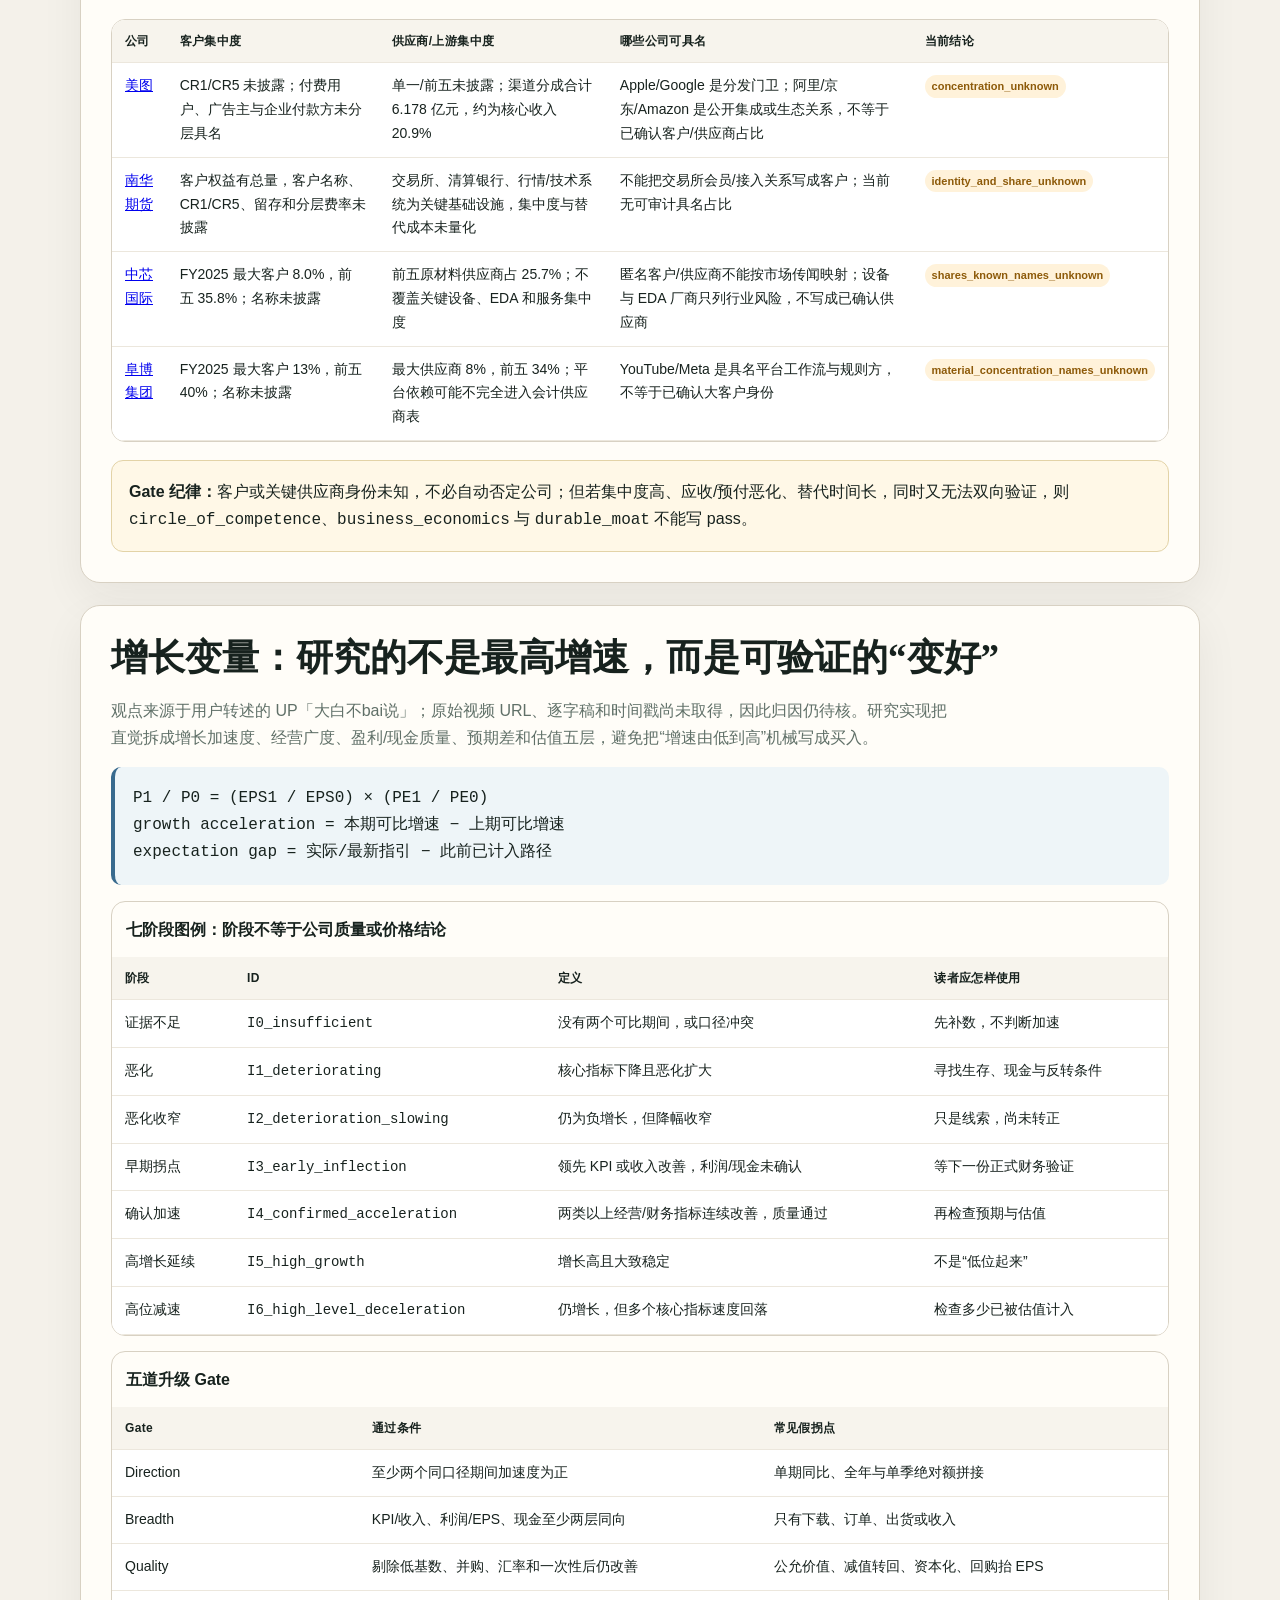
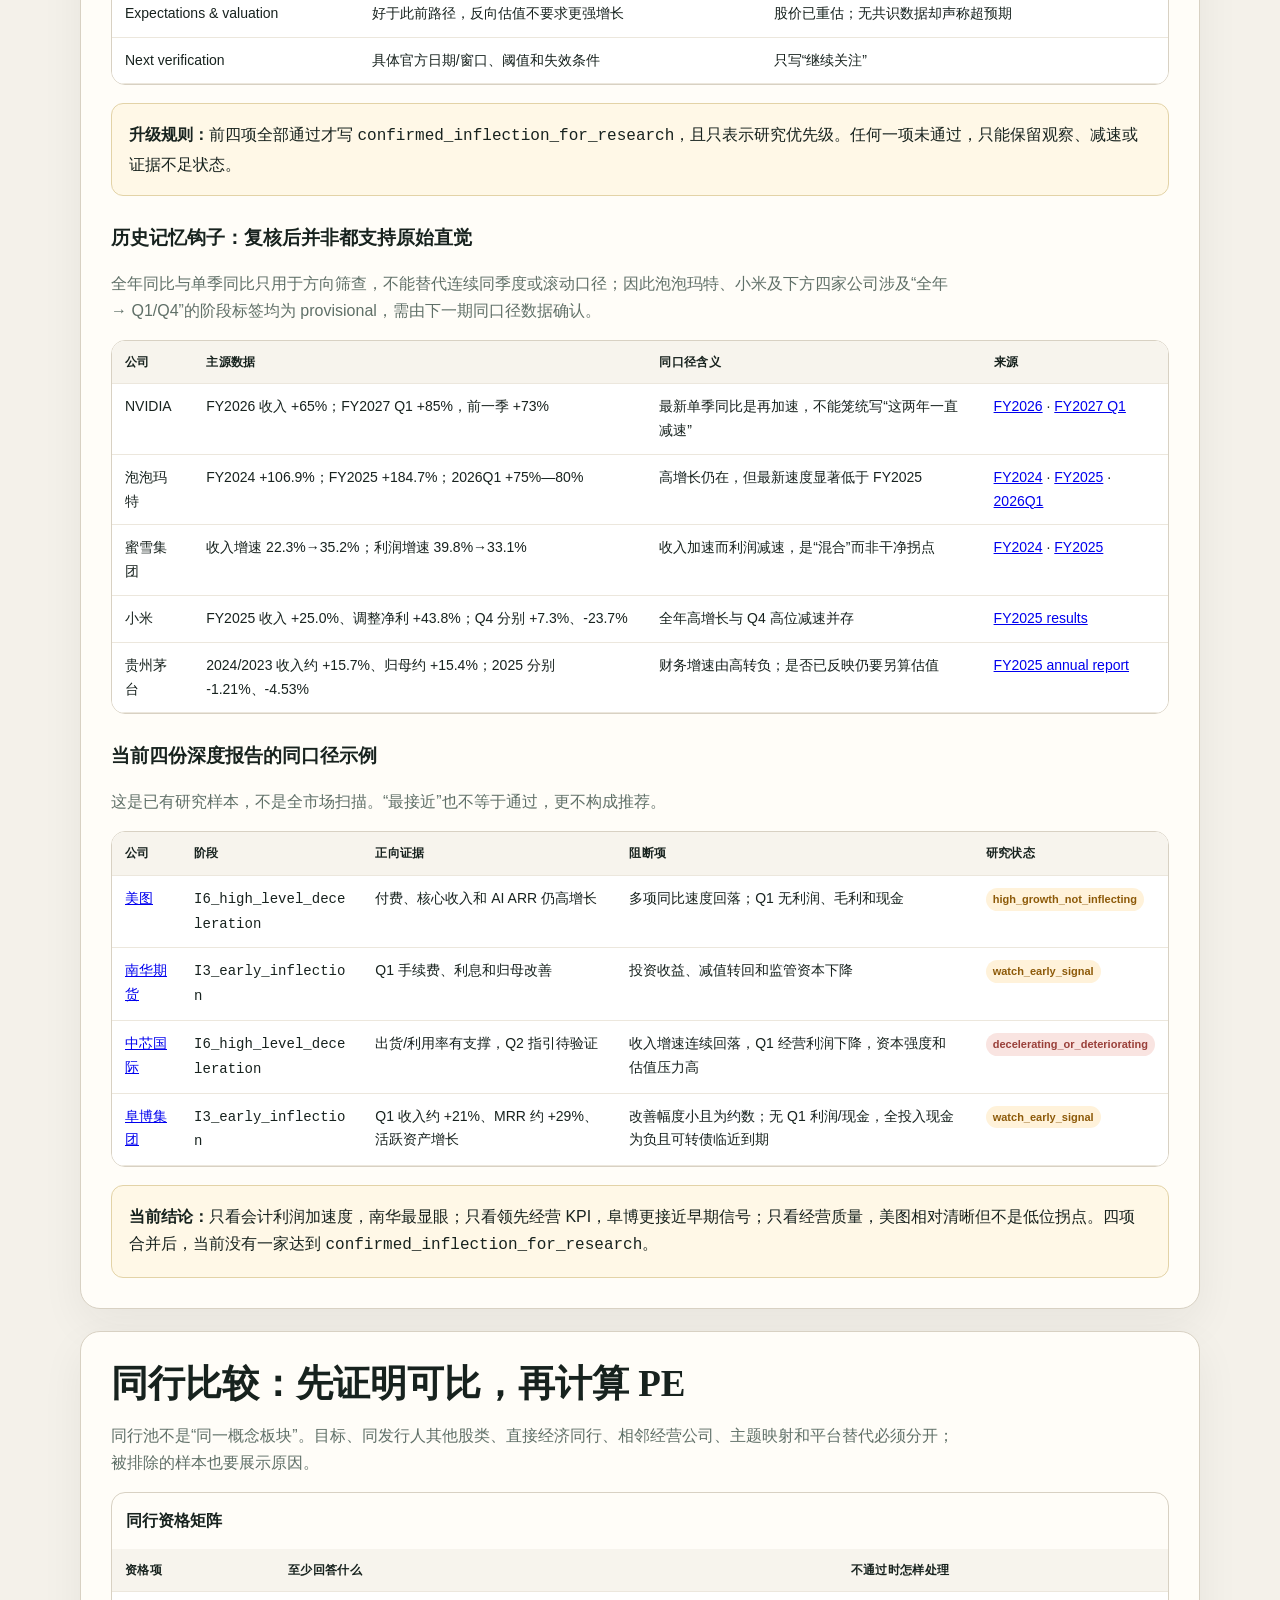
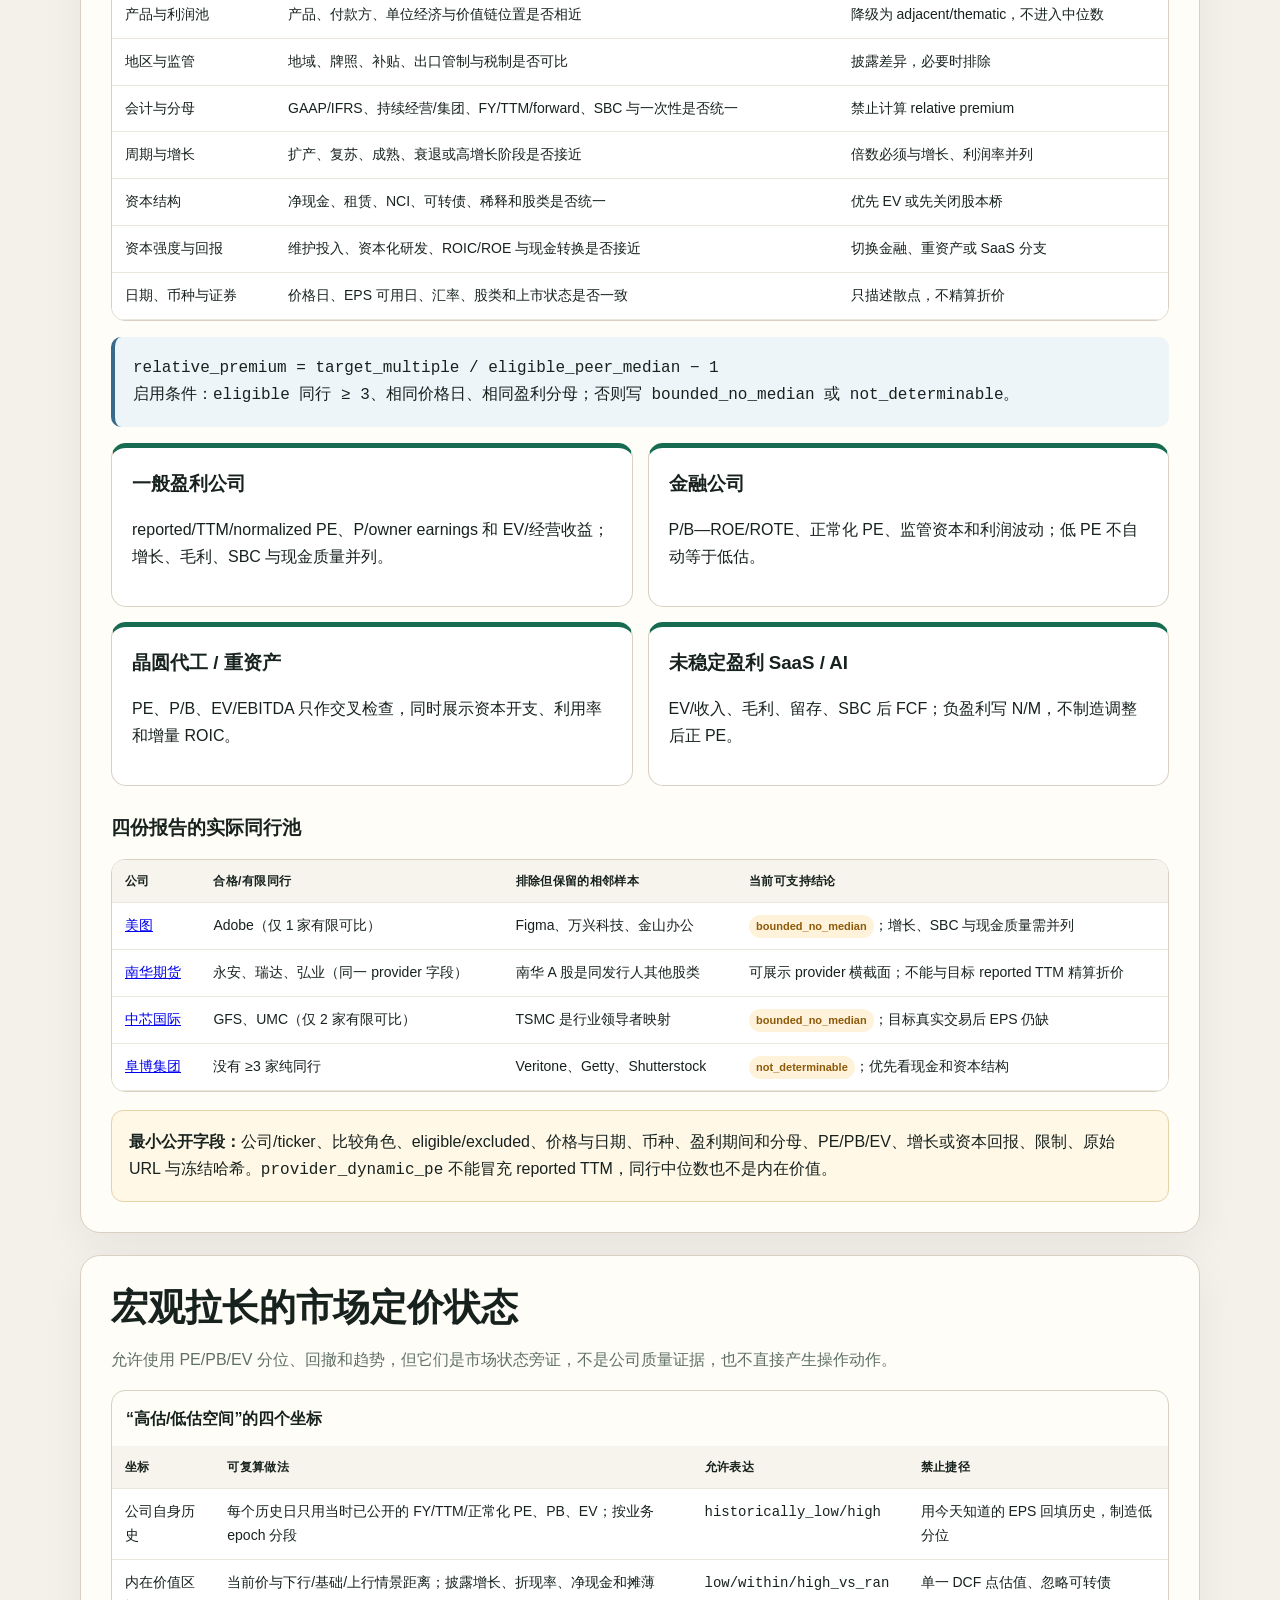
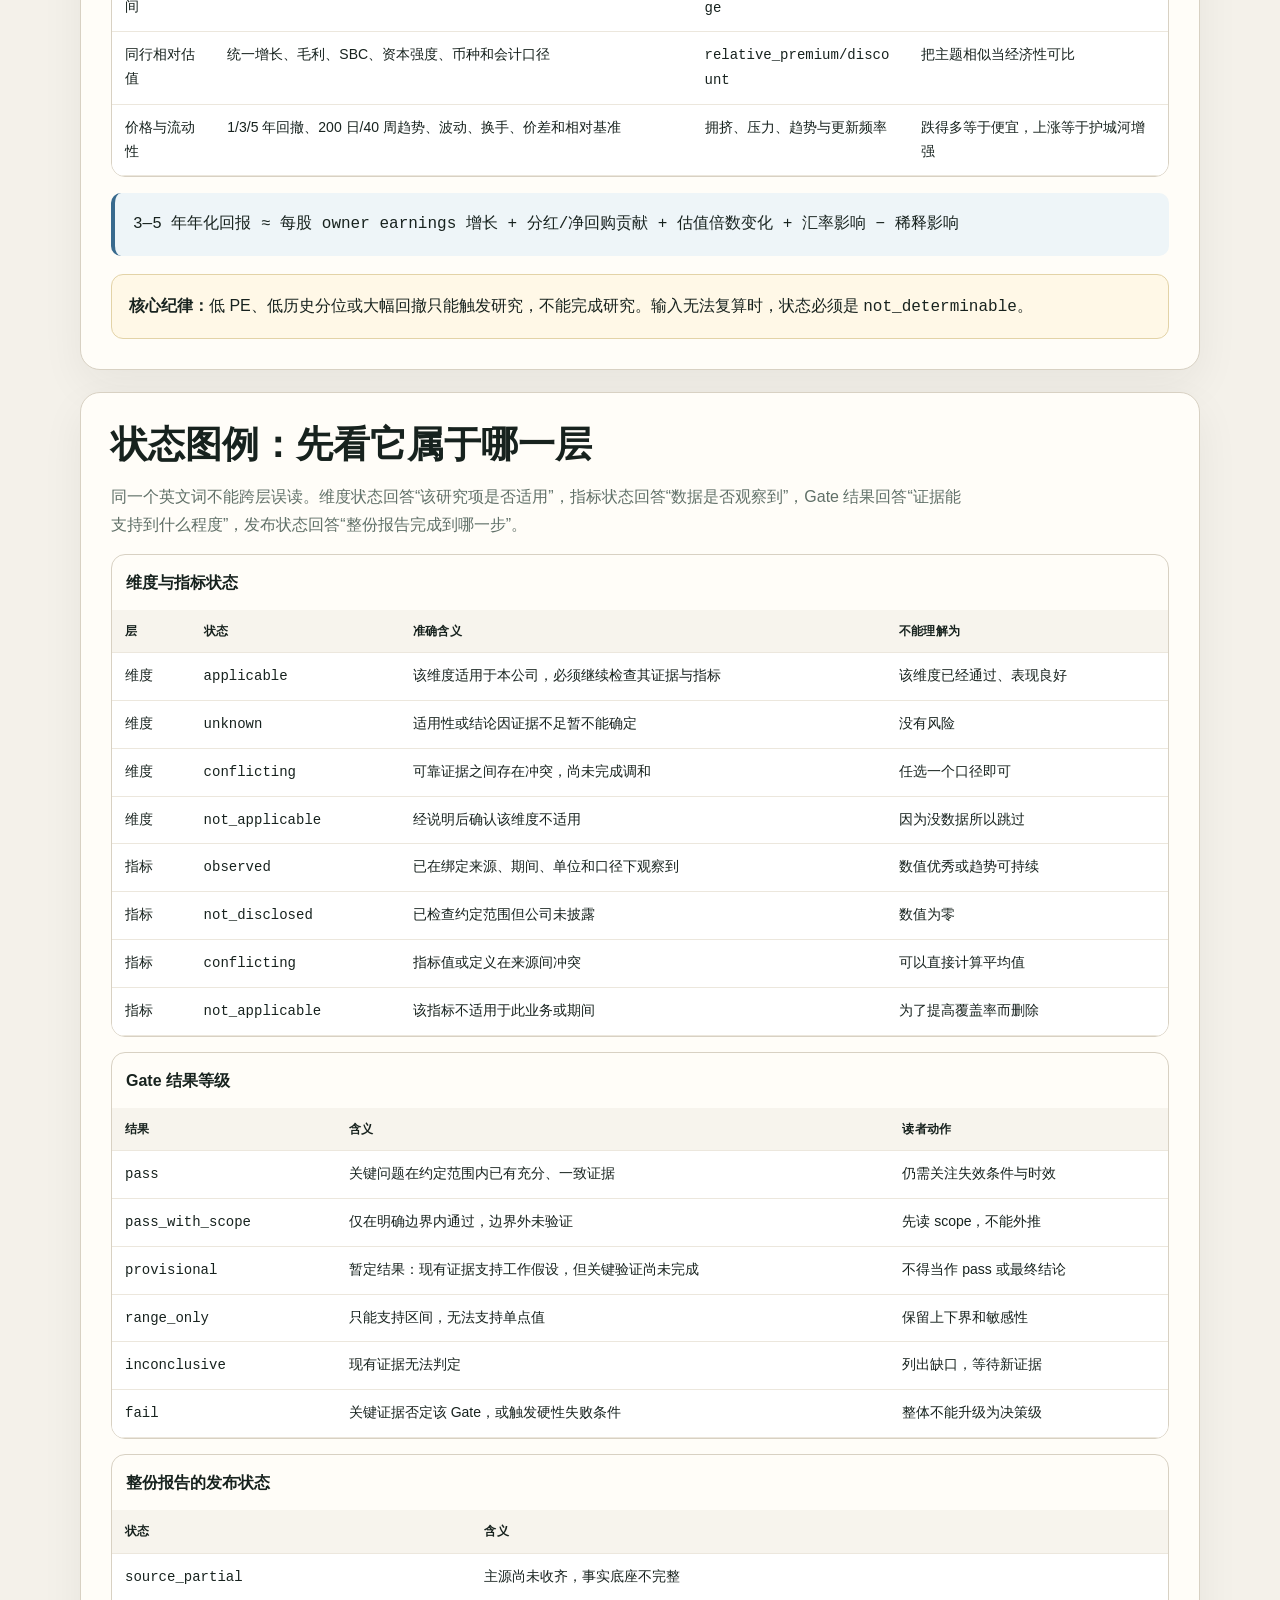
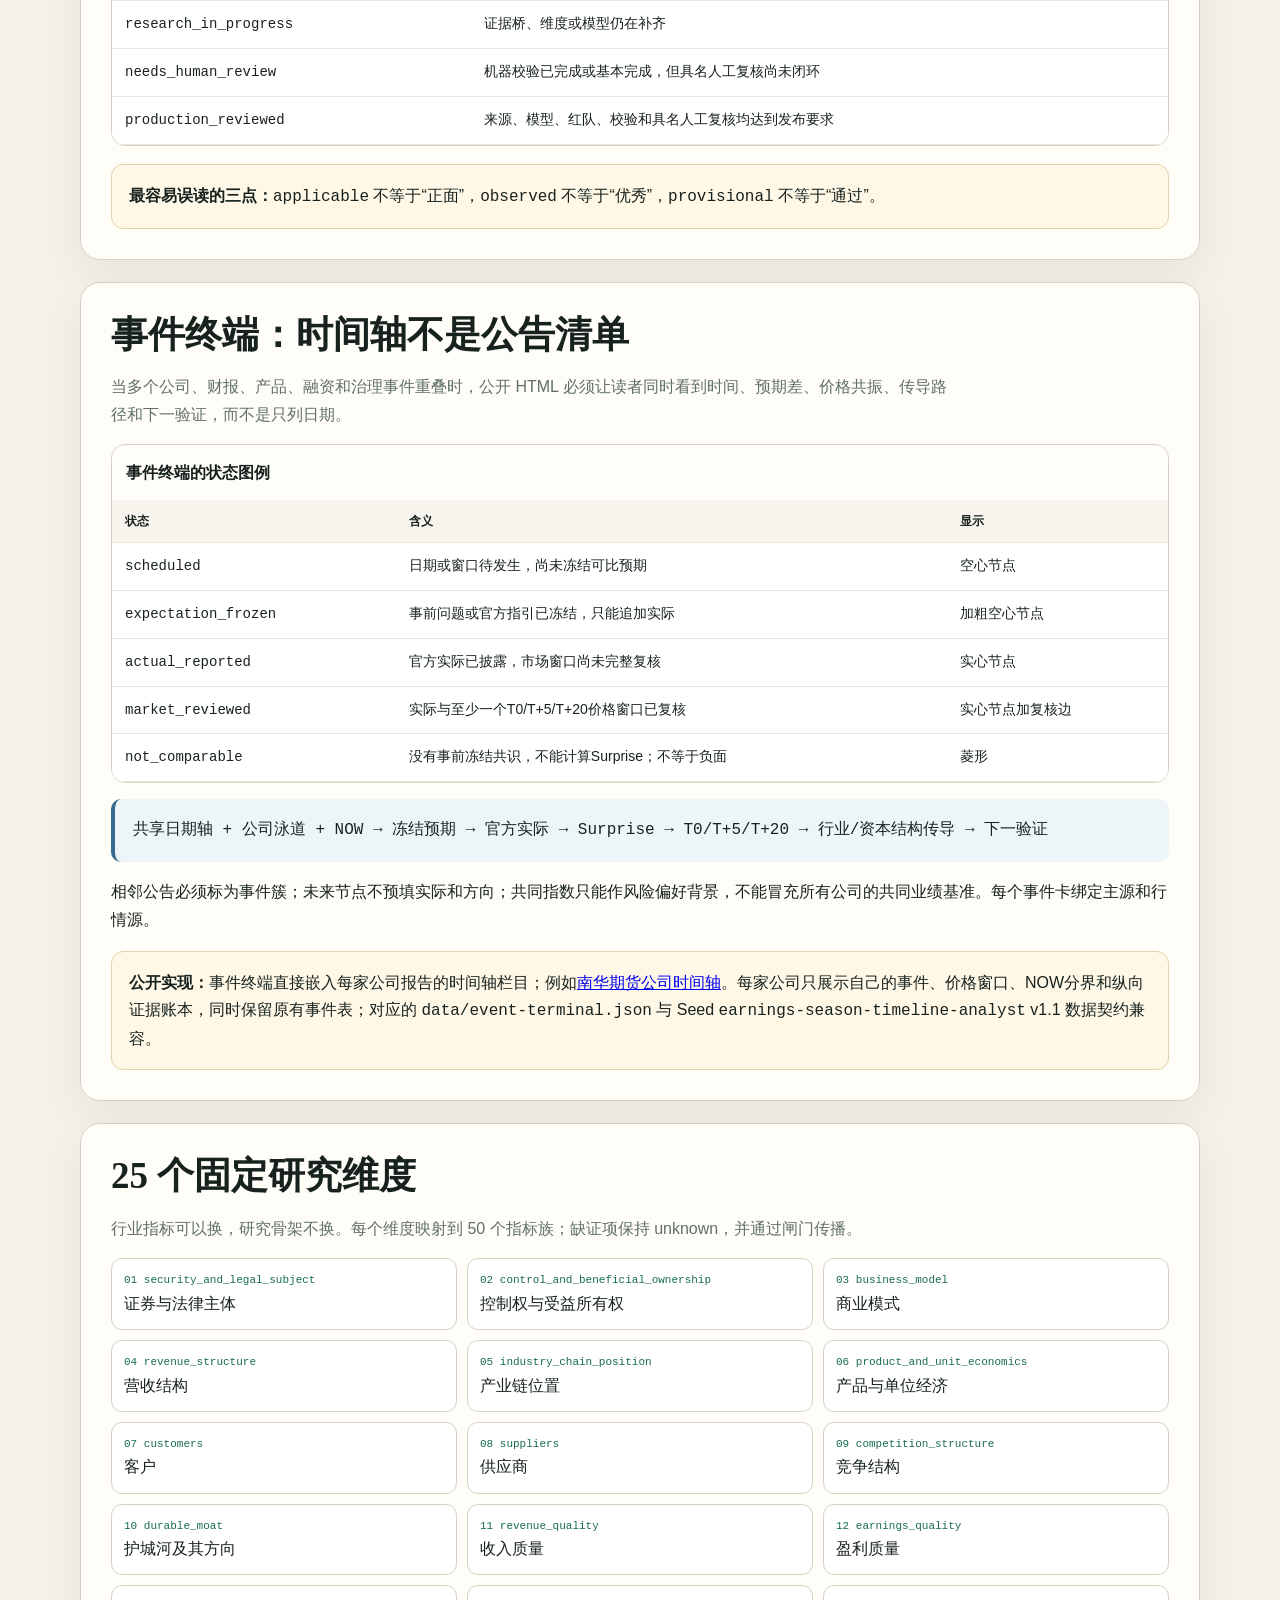
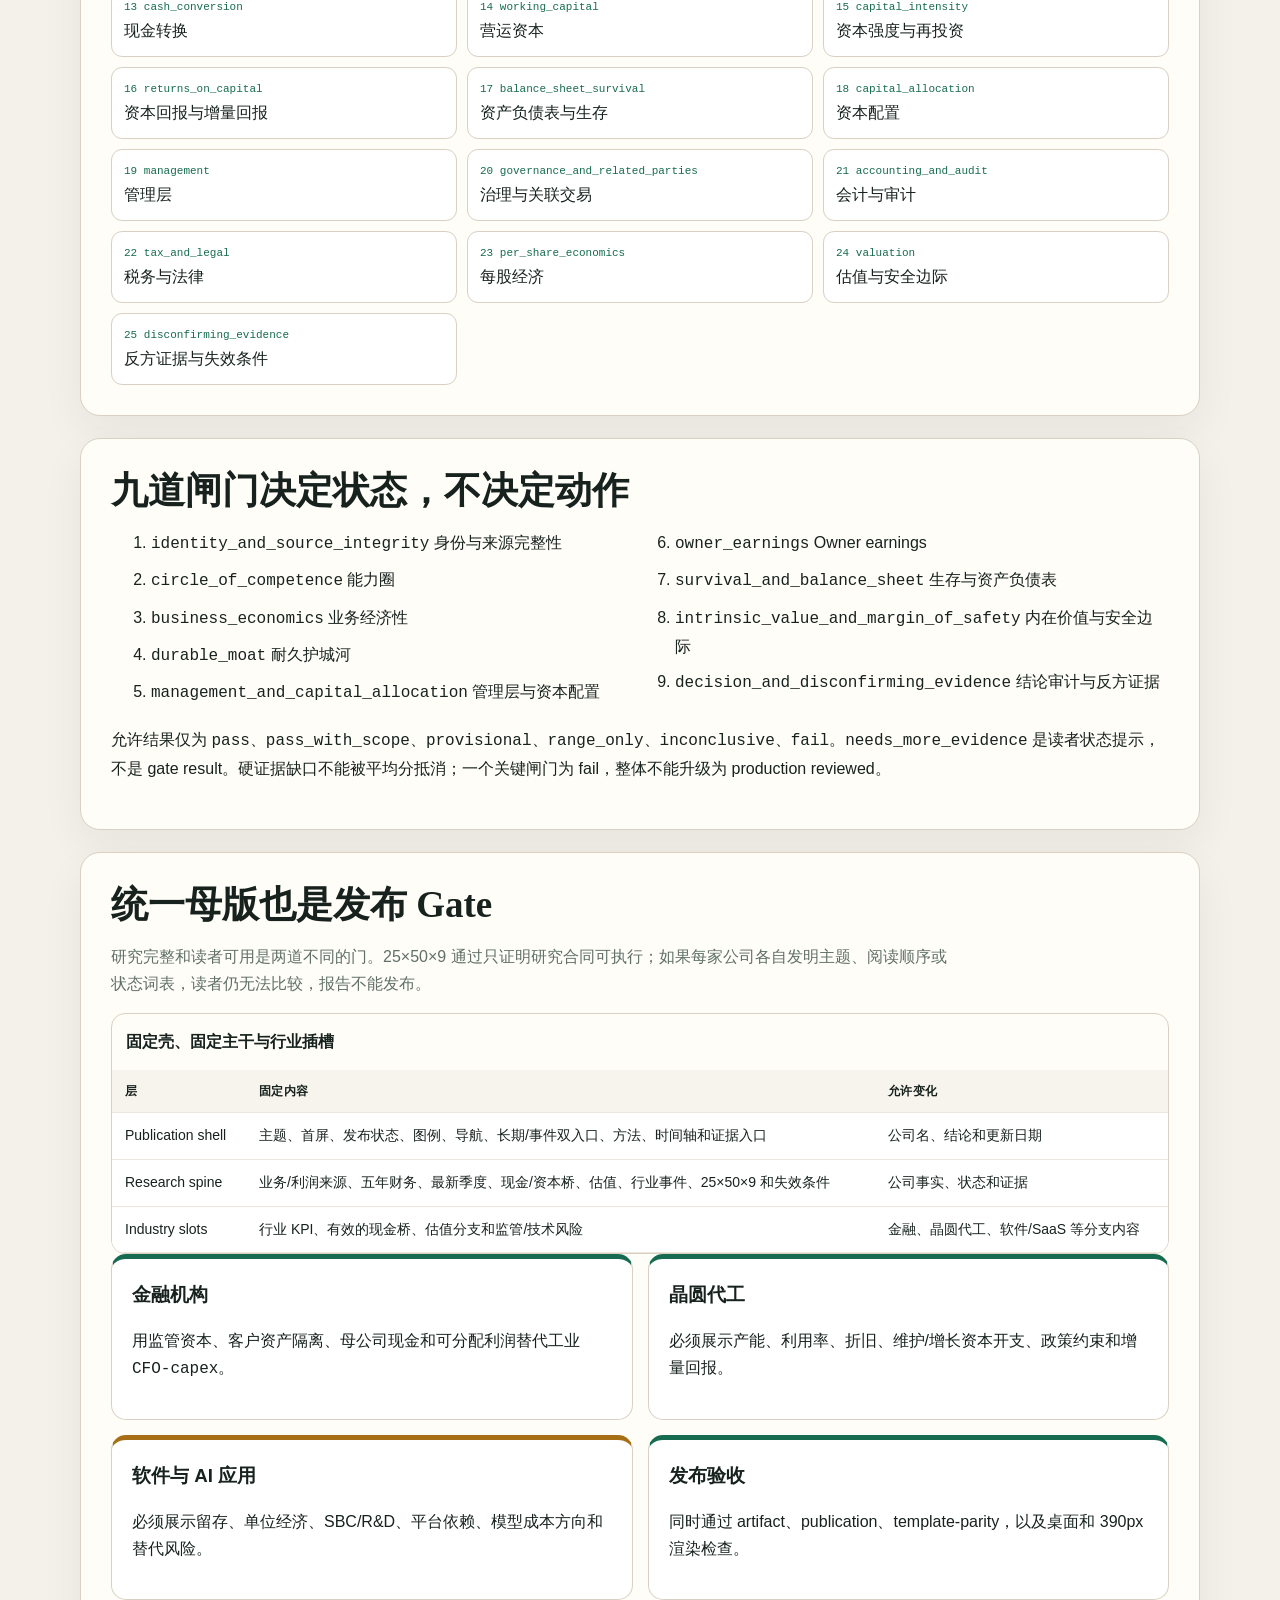
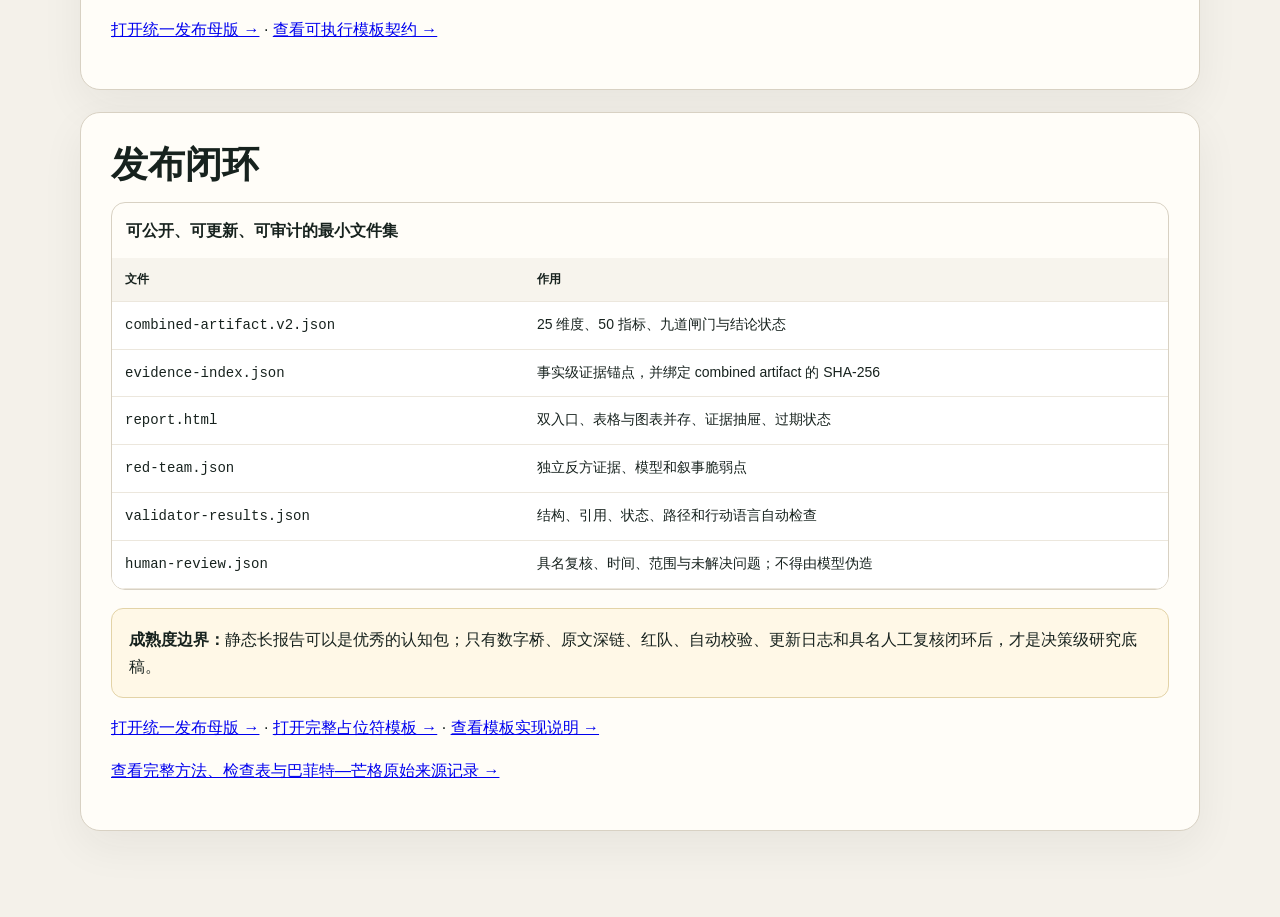
==== commit 43701c84: "Embed event timelines in company reports" ====
--- a/docs/listed-company-fundamentals-event-research-methodology.html
+++ b/docs/listed-company-fundamentals-event-research-methodology.html
@@ -240,7 +240,7 @@
       </tbody></table></div>
       <div class="formula">共享日期轴 + 公司泳道 + NOW → 冻结预期 → 官方实际 → Surprise → T0/T+5/T+20 → 行业/资本结构传导 → 下一验证</div>
       <p>相邻公告必须标为事件簇；未来节点不预填实际和方向；共同指数只能作风险偏好背景，不能冒充所有公司的共同业绩基准。每个事件卡绑定主源和行情源。</p>
-      <div class="callout"><strong>公开实现：</strong><a href="./company-event-timeline/report.html">六家公司事件 Surprise × 市场共振时间轴</a>复用 Seed <code>earnings-season-timeline-analyst</code> v1.1 数据契约，包含六条泳道、37个事件、NOW分界和纵向证据账本。</div>
+      <div class="callout"><strong>公开实现：</strong>事件终端直接嵌入每家公司报告的时间轴栏目；例如<a href="./nanhua-futures-02691-hk/report.html#timeline">南华期货公司时间轴</a>。每家公司只展示自己的事件、价格窗口、NOW分界和纵向证据账本，同时保留原有事件表；对应的 <code>data/event-terminal.json</code> 与 Seed <code>earnings-season-timeline-analyst</code> v1.1 数据契约兼容。</div>
     </section>
 
     <section id="dimensions">
